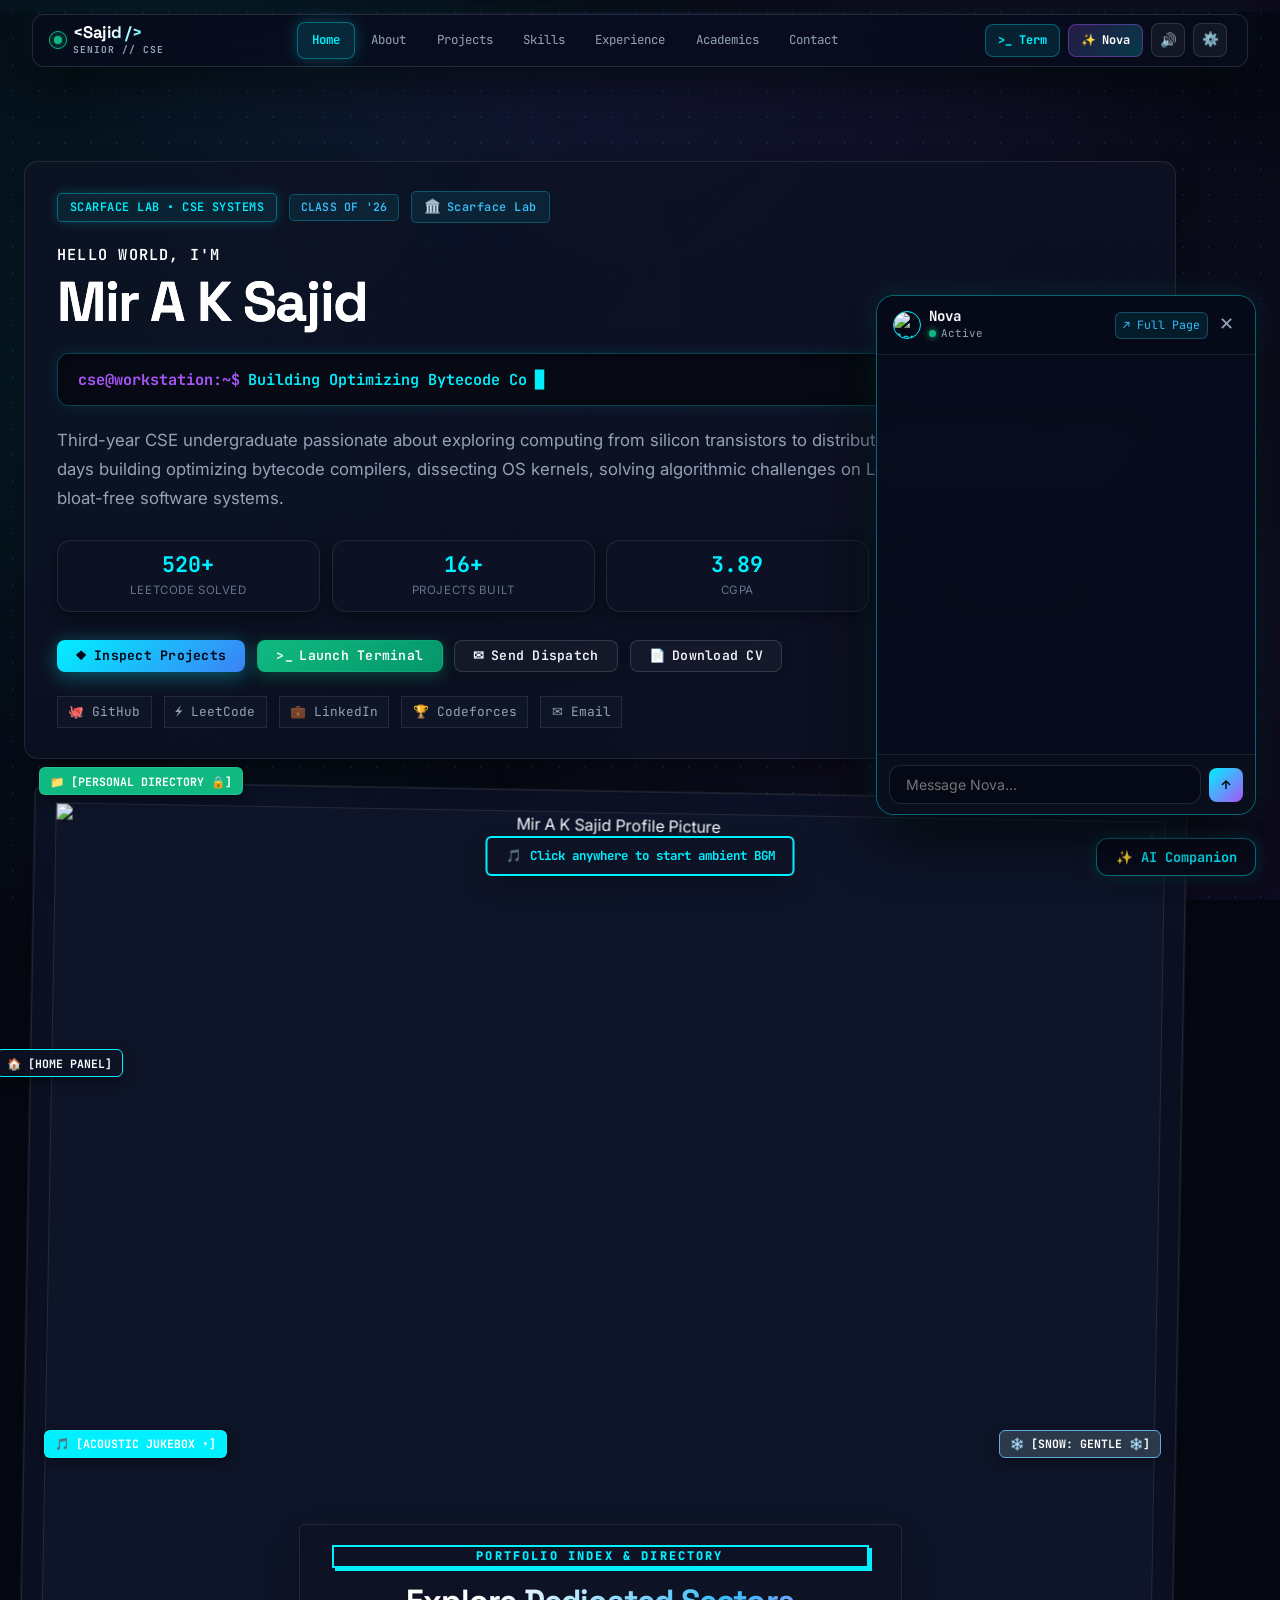
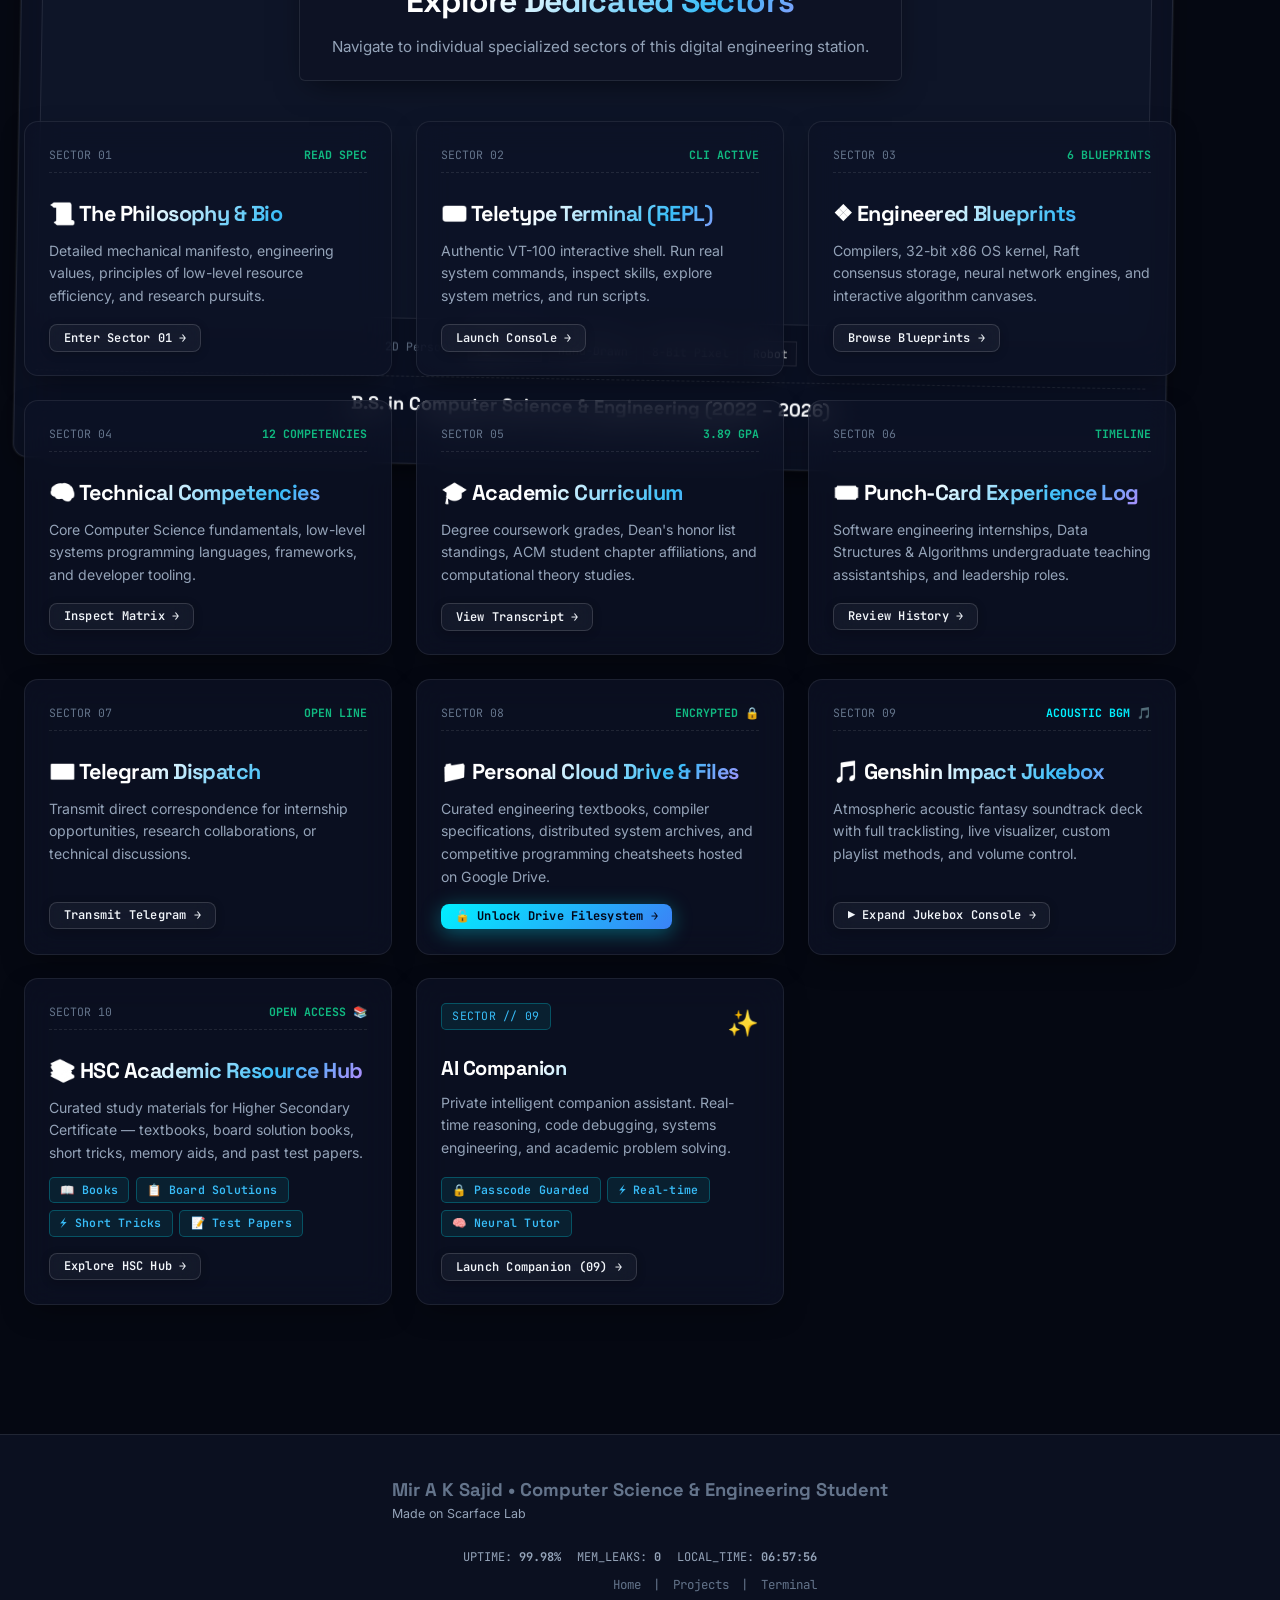
==== index.html @ 3f6642ba "fix: remove circle/capsule container styling across all pages, enforce crisp modern dev radii" ====
<!DOCTYPE html>
<html lang="en" data-theme="modern-dark">
<head>
  <meta charset="UTF-8">
  <meta name="viewport" content="width=device-width, initial-scale=1.0, maximum-scale=1.0, user-scalable=no, viewport-fit=cover">
  <title>Mir A K Sajid | Computer Science & Engineering Portfolio</title>
  <meta name="description" content="Personal portfolio of Mir A K Sajid, Computer Science & Engineering undergraduate specializing in Systems Programming, Compilers, Algorithms, and Full-Stack Architecture. Complete with a vintage 2D aesthetic and real-time Admin Panel.">
  <meta name="keywords" content="Computer Science, CSE Student, Systems Programming, Compilers, C++, Algorithms, Developer Portfolio, Vintage 2D, Retro Terminal">
  <meta name="author" content="Mir A K Sajid">

  <!-- Google Fonts for Vintage 2D Typography -->
  <link rel="preconnect" href="https://fonts.googleapis.com">
  <link rel="preconnect" href="https://fonts.gstatic.com" crossorigin>
  <link href="https://fonts.googleapis.com/css2?family=Hind+Siliguri:wght@400;500;600;700&family=Inter:ital,opsz,wght@0,14..32,100..900;1,14..32,100..900&family=JetBrains+Mono:ital,wght@0,300..800;1,300..800&family=Outfit:wght@300..900&family=Space+Grotesk:wght@300..700&display=swap" rel="stylesheet">

  <link rel="stylesheet" href="style.css">
  <link rel="icon" type="image/png" href="assets/images/avatar-pixel.png">
</head>
<body class="vintage-body">

  <!-- CRT Scanlines Overlay -->
  

  <!-- Top Vintage Header -->
    <!-- Senior Developer Floating Command Navbar -->
  <header class="senior-navbar" id="seniorNavbar">
    <div class="senior-nav-container">
      <a href="index.html" class="senior-brand" aria-label="Mir A K Sajid - Home">
        <div class="brand-beacon-wrapper">
          <span class="beacon-pulse"></span>
          <span class="beacon-dot"></span>
        </div>
        <div class="brand-titles">
          <span class="brand-name">&lt;Sajid /&gt;</span>
          <span class="brand-tag">SENIOR // CSE</span>
        </div>
      </a>

      <nav class="senior-nav-links" id="seniorNavLinks" aria-label="Main Navigation">
        <a href="index.html" class="senior-nav-link active" data-page="home">Home</a>
        <a href="about.html" class="senior-nav-link" data-page="about">About</a>
        <a href="projects.html" class="senior-nav-link" data-page="projects">Projects</a>
        <a href="skills.html" class="senior-nav-link" data-page="skills">Skills</a>
        <a href="experience.html" class="senior-nav-link" data-page="experience">Experience</a>
        <a href="academics.html" class="senior-nav-link" data-page="academics">Academics</a>
        <a href="contact.html" class="senior-nav-link" data-page="contact">Contact</a>
      </nav>

      <div class="senior-nav-actions">
        <a href="terminal.html" class="nav-action-pill terminal-pill" title="POSIX Linux Terminal">
          <span class="action-icon">&gt;_</span>
          <span class="action-label">Term</span>
        </a>
        <a href="companion.html" class="nav-action-pill ai-pill" title="AI Companion (Gemini 3.5)">
          <span class="action-sparkle">✨</span>
          <span class="action-label">Nova</span>
        </a>
        <button type="button" class="nav-icon-circle" id="audioToggleBtn" title="Toggle Mechanical Audio" aria-label="Toggle Audio">
          <span id="audioIcon">🔊</span>
        </button>
        <a href="admin.html" class="nav-icon-circle admin-shortcut" title="Station Master Console" aria-label="Admin Console">
          <span>⚙️</span>
        </a>
        <button type="button" class="mobile-menu-trigger" id="mobileMenuTrigger" aria-label="Toggle Mobile Menu" aria-expanded="false">
          <span class="hamburger-bar top"></span>
          <span class="hamburger-bar middle"></span>
          <span class="hamburger-bar bottom"></span>
        </button>
      </div>
    </div>
  </header>

  <!-- Mobile Slide-Over Drawer Sheet -->
  <div class="mobile-drawer-sheet" id="mobileDrawerSheet" aria-hidden="true">
    <div class="mobile-drawer-backdrop" id="mobileDrawerBackdrop"></div>
    <div class="mobile-drawer-content">
      <div class="mobile-drawer-header">
        <div class="mobile-drawer-brand">
          <span class="brand-code">&lt;Sajid /&gt;</span>
          <span class="drawer-status-chip">
            <span class="status-live-dot"></span> KERNEL ONLINE
          </span>
        </div>
        <button type="button" class="mobile-drawer-close" id="mobileDrawerClose" aria-label="Close Navigation">✕</button>
      </div>

      <div class="mobile-drawer-body">
        <div class="drawer-nav-group">
          <div class="drawer-group-label">PORTFOLIO SECTORS</div>
          <div class="drawer-links-grid">
            <a href="index.html" class="drawer-link-item"><span class="link-num">00</span><span class="link-text">Home // Overview</span></a>
            <a href="about.html" class="drawer-link-item"><span class="link-num">01</span><span class="link-text">About // Senior CSE</span></a>
            <a href="projects.html" class="drawer-link-item"><span class="link-num">02</span><span class="link-text">Projects // Systems & Apps</span></a>
            <a href="skills.html" class="drawer-link-item"><span class="link-num">03</span><span class="link-text">Skills // Technical Arsenal</span></a>
            <a href="experience.html" class="drawer-link-item"><span class="link-num">04</span><span class="link-text">Experience // Timeline</span></a>
            <a href="academics.html" class="drawer-link-item"><span class="link-num">05</span><span class="link-text">Academics // CSE Syllabus</span></a>
            <a href="contact.html" class="drawer-link-item"><span class="link-num">06</span><span class="link-text">Dispatch // Contact</span></a>
          </div>
        </div>

        <div class="drawer-nav-group">
          <div class="drawer-group-label">CYBER ENGINES</div>
          <div class="drawer-featured-grid">
            <a href="terminal.html" class="drawer-feature-card term-feature">
              <div class="feature-icon">&gt;_</div>
              <div class="feature-meta">
                <span class="feature-title">Linux POSIX Shell</span>
                <span class="feature-sub">In-Browser VM & REPLs</span>
              </div>
            </a>
            <a href="companion.html" class="drawer-feature-card ai-feature">
              <div class="feature-icon">🤖</div>
              <div class="feature-meta">
                <span class="feature-title">Nova AI Companion</span>
                <span class="feature-sub">Gemini 3.5 Flash Powered</span>
              </div>
            </a>
          </div>
        </div>

        <div class="drawer-nav-group">
          <div class="drawer-group-label">ARCHIVES & CONTROL</div>
          <div class="drawer-links-grid">
            <a href="hsc.html" class="drawer-link-item"><span class="link-num">📚</span><span class="link-text">HSC Academic Library (620+ Books)</span></a>
            <a href="admin.html" class="drawer-link-item"><span class="link-num">⚙️</span><span class="link-text">Station Master Console (Admin)</span></a>
          </div>
        </div>

        <div class="drawer-telemetry-box">
          <div class="telem-row"><span>HOST:</span> <code>scarface-arch-linux</code></div>
          <div class="telem-row"><span>STACK:</span> <code>C++ • Rust • Python • React</code></div>
          <div class="telem-row"><span>STATUS:</span> <span style="color:#10b981;">● AVAILABLE FOR HIRE</span></div>
        </div>
      </div>
    </div>
  </div>

  <!-- Fixed Mobile Bottom App Dock -->
  <nav class="mobile-bottom-dock" id="mobileBottomDock" aria-label="Mobile Navigation Dock">
    <a href="index.html" class="dock-item active" data-page="home">
      <span class="dock-icon">🏠</span>
      <span class="dock-label">Home</span>
    </a>
    <a href="projects.html" class="dock-item" data-page="projects">
      <span class="dock-icon">💼</span>
      <span class="dock-label">Projects</span>
    </a>
    <a href="terminal.html" class="dock-item" data-page="terminal">
      <span class="dock-icon">&gt;_</span>
      <span class="dock-label">Terminal</span>
    </a>
    <a href="companion.html" class="dock-item" data-page="companion">
      <span class="dock-icon">🤖</span>
      <span class="dock-label">Nova</span>
    </a>
    <button type="button" class="dock-item dock-menu-btn" id="dockMenuBtn" aria-label="Open Full Menu">
      <span class="dock-icon">☰</span>
      <span class="dock-label">Menu</span>
    </button>
  </nav>

  <!-- Public Main Content -->
  <main class="portfolio-main">

    <!-- HERO SECTION -->
    <section class="section hero-section" id="hero" style="position: relative;">
      <div class="container hero-grid">
        
        <!-- Left: Hero Intro & Typewriter Moniker -->
        <div class="hero-content">
          <div class="stamp-tag-wrapper">
            <span class="vintage-stamp-badge" id="heroStampBadge">SCARFACE LAB • CSE SYSTEMS</span>
            <span class="vintage-tag" id="heroYearTag">CLASS OF '26</span>
            <span class="scarface-badge"><span class="scarface-badge-icon">🏛️</span> Scarface Lab</span>
          </div>

          <h1 class="hero-title">
            <span class="hero-greeting">HELLO WORLD, I'M</span>
            <span class="hero-name" id="heroName">Mir A K Sajid</span>
          </h1>

          <div class="typewriter-console">
            <span class="prompt-prefix">cse@workstation:~$</span>
            <span class="typewriter-text" id="typewriterText"></span>
            <span class="typewriter-cursor">█</span>
          </div>

          <p class="hero-bio" id="heroBio">
            Third-year CSE undergraduate passionate about exploring computing from silicon transistors to distributed web architectures. Building optimizing bytecode compilers, dissecting OS kernels, and engineering bloat-free systems.
          </p>

          <!-- Quick Metrics Bar -->
          <div class="hero-stats-bar" id="heroStatsBar"></div>

          <!-- Hero Action Buttons -->
          <div class="hero-actions">
            <a href="projects.html" class="vintage-btn btn-primary">
              <span class="btn-symbol">❖</span> Inspect Projects
            </a>
            <a href="terminal.html" class="vintage-btn btn-secondary">
              <span class="btn-symbol">&gt;_</span> Launch Terminal
            </a>
            <a href="contact.html" class="vintage-btn btn-outline">
              <span class="btn-symbol">✉</span> Send Dispatch
            </a>
            <a href="#" class="vintage-btn btn-outline" id="resumeDownloadBtn" target="_blank" rel="noopener">
              <span class="btn-symbol">📄</span> Download CV
            </a>
          </div>

          <!-- Social Handles Bar -->
          <div class="hero-social-links" id="heroSocialLinks"></div>
        </div>

        <!-- Right: 2D Vintage Developer Framing & Avatar Card -->
        <div class="hero-visual" style="position: relative;">
          <!-- Floating Interactive Retro Boxes -->
          <button type="button" class="floating-prop prop-vault" id="openVaultFloatingBtn" title="Click to open Personal Directory (Password Protected)">
            <span>📁</span> [PERSONAL DIRECTORY 🔒]
          </button>
          <button type="button" class="floating-prop prop-home" id="openHomeFloatingBtn" title="Station Master Home Portal">
            <span>🏠</span> [HOME PANEL]
          </button>
          <button type="button" class="floating-prop prop-music" id="openMusicBoxFloatingBtn" title="Click to open Genshin BGM Jukebox & Tracklist">
            <span>🎵</span> [ACOUSTIC JUKEBOX ▾]
          </button>
          <button type="button" class="floating-prop prop-snow" id="toggleSnowFloatingBtn" title="Toggle Snowfall Weather (Gentle / Blizzard / Off)">
            <span>❄️</span> <span id="heroSnowText">[SNOW: ON]</span>
          </button>

          <div class="vintage-card polaroid-frame">
            <div class="paper-clip" aria-hidden="true"></div>
            <div class="stamp-seal-badge" aria-hidden="true">
              <span>EST. 2024</span>
              <span>VERIFIED CSE</span>
            </div>

            <div class="avatar-container">
              <img src="assets/uploads/Mir_jpg.jpg" alt="Mir A K Sajid Profile Picture" id="heroAvatarImg" class="avatar-img" onerror="this.onerror=null; this.src='assets/images/avatar-notionist.png';">
              <div class="avatar-decorations">
                <span class="decor-corner top-left">+</span>
                <span class="decor-corner top-right">+</span>
                <span class="decor-corner bottom-left">+</span>
                <span class="decor-corner bottom-right">+</span>
              </div>
            </div>

            <!-- Avatar Switcher Toggles -->
            <div class="avatar-style-picker">
              <span class="picker-label">2D Persona:</span>
              <button class="avatar-pill active" data-avatar="assets/uploads/Mir_jpg.jpg" title="Mir's Portrait Photo">📸 Photo</button>
              <button class="avatar-pill" data-avatar="assets/images/avatar-notionist.png" title="Hand-Drawn 2D">Hand-Drawn</button>
              <button class="avatar-pill" data-avatar="assets/images/avatar-pixel.png" title="8-Bit Retro Pixel">8-Bit Pixel</button>
              <button class="avatar-pill" data-avatar="assets/images/avatar-retro-bot.png" title="Vintage Bot">Robot</button>
            </div>

            <div class="polaroid-caption">
              <div class="caption-title" id="polaroidDegree">B.S. Computer Science & Eng.</div>
              <div class="caption-sub" id="polaroidGpa">GPA: 3.89 / 4.00 • Systems Focus</div>
            </div>
          </div>
        </div>

      </div>
    </section>

    <!-- DIRECTORY / SECTOR NAVIGATOR TILES -->
    <section class="section" style="padding-top: 1rem; padding-bottom: 4rem;">
      <div class="container">
        <div class="section-header">
          <div class="section-stamp">PORTFOLIO INDEX & DIRECTORY</div>
          <h2 class="section-title">Explore Dedicated Sectors</h2>
          <p class="section-subtitle">Navigate to individual specialized sectors of this digital engineering station.</p>
          <div class="section-divider">~ ❦ ~</div>
        </div>

        <div style="display: grid; grid-template-columns: repeat(auto-fill, minmax(320px, 1fr)); gap: 1.5rem;">
          
          <!-- Sector 01: About -->
          <a href="about.html" class="parchment-paper" style="display:flex; flex-direction:column; gap:0.5rem; transition: transform 0.15s ease, box-shadow 0.15s ease;">
            <div class="card-ticket-header">
              <span class="ticket-no">SECTOR 01</span>
              <span class="ticket-status">READ SPEC</span>
            </div>
            <h3 style="font-family:var(--font-serif); font-size:1.35rem;">📜 The Philosophy & Bio</h3>
            <p style="font-size:0.88rem; color:var(--ink-secondary); line-height:1.6; flex:1;">
              Detailed mechanical manifesto, engineering values, principles of low-level resource efficiency, and research pursuits.
            </p>
            <span class="vintage-btn btn-sm btn-outline" style="align-self:flex-start; margin-top:0.5rem;">Enter Sector 01 →</span>
          </a>

          <!-- Sector 02: Terminal -->
          <a href="terminal.html" class="parchment-paper" style="display:flex; flex-direction:column; gap:0.5rem; transition: transform 0.15s ease, box-shadow 0.15s ease;">
            <div class="card-ticket-header">
              <span class="ticket-no">SECTOR 02</span>
              <span class="ticket-status">CLI ACTIVE</span>
            </div>
            <h3 style="font-family:var(--font-serif); font-size:1.35rem;">📟 Teletype Terminal (REPL)</h3>
            <p style="font-size:0.88rem; color:var(--ink-secondary); line-height:1.6; flex:1;">
              Authentic VT-100 interactive shell. Run real system commands, inspect skills, explore system metrics, and run scripts.
            </p>
            <span class="vintage-btn btn-sm btn-outline" style="align-self:flex-start; margin-top:0.5rem;">Launch Console →</span>
          </a>

          <!-- Sector 03: Projects -->
          <a href="projects.html" class="parchment-paper" style="display:flex; flex-direction:column; gap:0.5rem; transition: transform 0.15s ease, box-shadow 0.15s ease;">
            <div class="card-ticket-header">
              <span class="ticket-no">SECTOR 03</span>
              <span class="ticket-status">6 BLUEPRINTS</span>
            </div>
            <h3 style="font-family:var(--font-serif); font-size:1.35rem;">❖ Engineered Blueprints</h3>
            <p style="font-size:0.88rem; color:var(--ink-secondary); line-height:1.6; flex:1;">
              Compilers, 32-bit x86 OS kernel, Raft consensus storage, neural network engines, and interactive algorithm canvases.
            </p>
            <span class="vintage-btn btn-sm btn-outline" style="align-self:flex-start; margin-top:0.5rem;">Browse Blueprints →</span>
          </a>

          <!-- Sector 04: Skills -->
          <a href="skills.html" class="parchment-paper" style="display:flex; flex-direction:column; gap:0.5rem; transition: transform 0.15s ease, box-shadow 0.15s ease;">
            <div class="card-ticket-header">
              <span class="ticket-no">SECTOR 04</span>
              <span class="ticket-status">12 COMPETENCIES</span>
            </div>
            <h3 style="font-family:var(--font-serif); font-size:1.35rem;">🧠 Technical Competencies</h3>
            <p style="font-size:0.88rem; color:var(--ink-secondary); line-height:1.6; flex:1;">
              Core Computer Science fundamentals, low-level systems programming languages, frameworks, and developer tooling.
            </p>
            <span class="vintage-btn btn-sm btn-outline" style="align-self:flex-start; margin-top:0.5rem;">Inspect Matrix →</span>
          </a>

          <!-- Sector 05: Academics -->
          <a href="academics.html" class="parchment-paper" style="display:flex; flex-direction:column; gap:0.5rem; transition: transform 0.15s ease, box-shadow 0.15s ease;">
            <div class="card-ticket-header">
              <span class="ticket-no">SECTOR 05</span>
              <span class="ticket-status">3.89 GPA</span>
            </div>
            <h3 style="font-family:var(--font-serif); font-size:1.35rem;">🎓 Academic Curriculum</h3>
            <p style="font-size:0.88rem; color:var(--ink-secondary); line-height:1.6; flex:1;">
              Degree coursework grades, Dean's honor list standings, ACM student chapter affiliations, and computational theory studies.
            </p>
            <span class="vintage-btn btn-sm btn-outline" style="align-self:flex-start; margin-top:0.5rem;">View Transcript →</span>
          </a>

          <!-- Sector 06: Experience -->
          <a href="experience.html" class="parchment-paper" style="display:flex; flex-direction:column; gap:0.5rem; transition: transform 0.15s ease, box-shadow 0.15s ease;">
            <div class="card-ticket-header">
              <span class="ticket-no">SECTOR 06</span>
              <span class="ticket-status">TIMELINE</span>
            </div>
            <h3 style="font-family:var(--font-serif); font-size:1.35rem;">🎟️ Punch-Card Experience Log</h3>
            <p style="font-size:0.88rem; color:var(--ink-secondary); line-height:1.6; flex:1;">
              Software engineering internships, Data Structures & Algorithms undergraduate teaching assistantships, and leadership roles.
            </p>
            <span class="vintage-btn btn-sm btn-outline" style="align-self:flex-start; margin-top:0.5rem;">Review History →</span>
          </a>

          <!-- Sector 07: Dispatch -->
          <a href="contact.html" class="parchment-paper" style="display:flex; flex-direction:column; gap:0.5rem; transition: transform 0.15s ease, box-shadow 0.15s ease;">
            <div class="card-ticket-header">
              <span class="ticket-no">SECTOR 07</span>
              <span class="ticket-status">OPEN LINE</span>
            </div>
            <h3 style="font-family:var(--font-serif); font-size:1.35rem;">✉️ Telegram Dispatch</h3>
            <p style="font-size:0.88rem; color:var(--ink-secondary); line-height:1.6; flex:1;">
              Transmit direct correspondence for internship opportunities, research collaborations, or technical discussions.
            </p>
            <span class="vintage-btn btn-sm btn-outline" style="align-self:flex-start; margin-top:0.5rem;">Transmit Telegram →</span>
          </a>

          <!-- Sector 08: Personal Directory (Google Drive Filesystem) -->
          <div class="parchment-paper" id="openVaultTileBtn" role="button" tabindex="0" style="display:flex; flex-direction:column; gap:0.5rem; cursor:pointer; border-color:var(--accent-patina); transition: transform 0.15s ease, box-shadow 0.15s ease;">
            <div class="card-ticket-header">
              <span class="ticket-no">SECTOR 08</span>
              <span class="ticket-status" style="color:var(--accent-patina);">ENCRYPTED 🔒</span>
            </div>
            <h3 style="font-family:var(--font-serif); font-size:1.35rem;">📁 Personal Cloud Drive & Files</h3>
            <p style="font-size:0.88rem; color:var(--ink-secondary); line-height:1.6; flex:1;">
              Curated engineering textbooks, compiler specifications, distributed system archives, and competitive programming cheatsheets hosted on Google Drive.
            </p>
            <span class="vintage-btn btn-sm btn-primary" style="align-self:flex-start; margin-top:0.5rem;">🔓 Unlock Drive Filesystem →</span>
          </div>

          <!-- Sector 09: Music Studio & Jukebox -->
          <div class="parchment-paper" id="openMusicTileBtn" role="button" tabindex="0" style="display:flex; flex-direction:column; gap:0.5rem; cursor:pointer; border-color:var(--accent-rust); transition: transform 0.15s ease, box-shadow 0.15s ease;">
            <div class="card-ticket-header">
              <span class="ticket-no">SECTOR 09</span>
              <span class="ticket-status" style="color:var(--accent-rust);">ACOUSTIC BGM 🎵</span>
            </div>
            <h3 style="font-family:var(--font-serif); font-size:1.35rem;">🎵 Genshin Impact Jukebox</h3>
            <p style="font-size:0.88rem; color:var(--ink-secondary); line-height:1.6; flex:1;">
              Atmospheric acoustic fantasy soundtrack deck with full tracklisting, live visualizer, custom playlist methods, and volume control.
            </p>
            <span class="vintage-btn btn-sm btn-outline" style="align-self:flex-start; margin-top:0.5rem;">▶ Expand Jukebox Console →</span>
          </div>

          <!-- Sector 10: HSC Academic Hub -->
          <a href="hsc.html" class="parchment-paper" style="display:flex; flex-direction:column; gap:0.5rem; transition: transform 0.15s ease, box-shadow 0.15s ease; border-color:var(--accent-patina);">
            <div class="card-ticket-header">
              <span class="ticket-no">SECTOR 10</span>
              <span class="ticket-status" style="color:var(--accent-patina);">OPEN ACCESS 📚</span>
            </div>
            <h3 style="font-family:var(--font-serif); font-size:1.35rem;">📚 HSC Academic Resource Hub</h3>
            <p style="font-size:0.88rem; color:var(--ink-secondary); line-height:1.6; flex:1;">
              Curated study materials for Higher Secondary Certificate — textbooks, board solution books, short tricks, memory aids, and past test papers.
            </p>
            <div style="display: flex; gap: 0.4rem; flex-wrap: wrap; margin-top: 0.25rem;">
              <span class="vintage-tag" style="font-size: 0.65rem;">📖 Books</span>
              <span class="vintage-tag" style="font-size: 0.65rem;">📋 Board Solutions</span>
              <span class="vintage-tag" style="font-size: 0.65rem;">⚡ Short Tricks</span>
              <span class="vintage-tag" style="font-size: 0.65rem;">📝 Test Papers</span>
            </div>
            <span class="vintage-btn btn-sm btn-outline" style="align-self:flex-start; margin-top:0.5rem;">Explore HSC Hub →</span>
          </a>
          <!-- Card 09: AI Companion -->
          <a href="companion.html" class="parchment-paper" style="display:flex; flex-direction:column; gap:0.5rem; transition: transform 0.15s ease, box-shadow 0.15s ease; border-color:rgba(0, 240, 255, 0.45); background:rgba(0, 240, 255, 0.04);">
            <div style="display:flex; justify-content:space-between; align-items:flex-start;">
              <span class="sector-tag" style="font-family:var(--font-mono); font-size:0.75rem; color:#00f0ff;">SECTOR // 09</span>
              <span style="font-size:1.6rem;">✨</span>
            </div>
            <h3 style="font-size:1.25rem; font-family:var(--font-serif); margin:0; color:#00f0ff;">AI Companion</h3>
            <p style="font-size:0.88rem; color:var(--ink-secondary); line-height:1.6; flex:1;">
              Private intelligent companion assistant. Real-time reasoning, code debugging, systems engineering, and academic problem solving.
            </p>
            <div style="display: flex; gap: 0.4rem; flex-wrap: wrap; margin-top: 0.25rem;">
              <span class="vintage-tag" style="font-size: 0.65rem; border-color:#00f0ff; color:#00f0ff;">🔒 Passcode Guarded</span>
              <span class="vintage-tag" style="font-size: 0.65rem;">⚡ Real-time</span>
              <span class="vintage-tag" style="font-size: 0.65rem;">🧠 Neural Tutor</span>
            </div>
            <span class="vintage-btn btn-sm btn-outline" style="align-self:flex-start; margin-top:0.5rem; border-color:#00f0ff; color:#00f0ff;">Launch Companion (09) →</span>
          </a>



        </div>
      </div>
    </section>

  </main>

  <!-- VINTAGE FOOTER -->
  <footer class="vintage-footer">
    <div class="container footer-content">
      <div class="footer-left">
        <div class="footer-seal">
          <div class="seal-inner">
            <span>CSE</span>
            <span>CRAFT</span>
          </div>
        </div>
        <div class="footer-text">
          <p class="footer-title" id="footerBrand">Mir A K Sajid • Computer Science & Engineering Student</p>
          <p class="footer-copy">Made on Scarface Lab</p>
        </div>
      </div>

      <div class="footer-right">
        <div class="system-telemetry">
          <span class="telem-item">UPTIME: <strong id="telemUptime">99.98%</strong></span>
          <span class="telem-item">MEM_LEAKS: <strong>0</strong></span>
          <span class="telem-item">LOCAL_TIME: <strong id="telemTime">--:--:--</strong></span>
        </div>
        <div class="footer-quick-links">
          <a href="index.html">Home</a>
          <span class="sep">|</span>
          <a href="projects.html">Projects</a>
          <span class="sep">|</span>
          <a href="terminal.html">Terminal</a>
        </div>
      </div>
    </div>
  </footer>

  <!-- Personal Vault Password Modal -->
  <div class="vintage-modal-overlay" id="vaultPasswordModal" aria-hidden="true">
    <div class="vintage-modal-dialog parchment-paper" style="max-width: 440px;">
      <div class="modal-header">
        <div class="modal-stamp">ENCRYPTED ARCHIVE</div>
        <h3 class="modal-title">🔒 Personal Directory Access</h3>
        <button class="modal-close-btn" id="closeVaultPasswordModalBtn" aria-label="Close modal">✕</button>
      </div>
      <div class="modal-body">
        <p style="font-size: 0.88rem; color: var(--ink-secondary); margin-bottom: 1.25rem;">
          This private cloud directory contains personal study notes, textbooks, and Google Drive files. Enter the access password to decrypt the filesystem. (Default: <code>1234</code>)
        </p>
        <form id="vaultPasswordForm">
          <div class="form-group" style="margin-bottom: 0;">
            <label class="form-label">Vault Access Password</label>
            <div style="display: flex; gap: 0.5rem;">
              <input type="password" id="vaultPasswordInput" class="vintage-input" placeholder="Enter password (e.g. 1234)..." value="1234" required autofocus style="flex: 1;">
              <button type="submit" class="vintage-btn btn-primary">Decrypt 🔓</button>
            </div>
            <div id="vaultPasswordFeedback" style="font-family: var(--font-mono); font-size: 0.8rem; margin-top: 0.5rem;"></div>
          </div>
        </form>
      </div>
    </div>
  </div>

  <!-- Personal Directory & Google Drive Filesystem Modal -->
  <div class="vintage-modal-overlay" id="personalDirectoryModal" aria-hidden="true">
    <div class="vintage-modal-dialog parchment-paper" style="max-width: 920px; max-height: 90vh; display: flex; flex-direction: column;">
      <div class="modal-header" style="flex-wrap: wrap; gap: 0.75rem;">
        <div style="display: flex; align-items: center; gap: 0.5rem; flex: 1; min-width: 260px;">
          <div class="modal-stamp">GOOGLE DRIVE VAULT</div>
          <span style="font-family: var(--font-mono); font-size: 0.82rem; color: var(--ink-secondary);" id="vaultPathDisplay">drive://mir-sajid/personal_vault/</span>
        </div>
        <div style="display: flex; gap: 0.5rem; align-items: center;">
          <button type="button" class="vintage-btn btn-sm btn-primary" id="toggleAddDriveFileBtn">➕ Add File Link</button>
          <button type="button" class="vintage-btn btn-sm btn-outline btn-danger" id="lockVaultBtn" title="Relock Directory">🔒 Lock</button>
          <button class="modal-close-btn" id="closePersonalDirectoryModalBtn" aria-label="Close modal">✕</button>
        </div>
      </div>

      <!-- Add New File Form Drawer (Collapsible) -->
      <div id="vaultAddFileDrawer" style="display: none; background: var(--bg-subtle); padding: 1rem; border: 1px solid var(--border-color); margin-bottom: 1rem; border-radius: 12px;">
        <h5 style="margin-bottom: 0.5rem; font-family: var(--font-serif); font-size: 1.05rem;">➕ Add Google Drive File / Resource</h5>
        <form id="vaultAddFileForm" class="form-grid-2">
          <div class="form-group" style="margin-bottom: 0.5rem;">
            <label class="form-label" style="font-size: 0.75rem;">File Title / Name</label>
            <input type="text" id="newDriveFileName" class="vintage-input" placeholder="e.g. Distributed_Systems_Notes.pdf" required>
          </div>
          <div class="form-group" style="margin-bottom: 0.5rem;">
            <label class="form-label" style="font-size: 0.75rem;">Google Drive Link URL</label>
            <input type="url" id="newDriveFileUrl" class="vintage-input" placeholder="https://drive.google.com/file/d/..." required>
          </div>
          <div class="form-group" style="margin-bottom: 0.5rem;">
            <label class="form-label" style="font-size: 0.75rem;">Folder / Category</label>
            <input type="text" id="newDriveFileFolder" class="vintage-input" placeholder="e.g. OS & Compilers" required list="driveFolderList">
            <datalist id="driveFolderList"></datalist>
          </div>
          <div class="form-group" style="margin-bottom: 0.5rem;">
            <label class="form-label" style="font-size: 0.75rem;">File Type & Estimated Size</label>
            <div style="display: flex; gap: 0.5rem;">
              <select id="newDriveFileType" class="vintage-input vintage-select" style="flex: 1;">
                <option value="pdf">📄 PDF Document</option>
                <option value="zip">📦 ZIP Archive</option>
                <option value="code">💻 Code / Script</option>
                <option value="doc">📝 Word / Notes</option>
                <option value="sheet">📊 Spreadsheet</option>
                <option value="img">🖼️ Image / Slide</option>
              </select>
              <input type="text" id="newDriveFileSize" class="vintage-input" placeholder="e.g. 5.2 MB" style="width: 110px;">
            </div>
          </div>
          <div class="form-group" style="grid-column: 1 / -1; margin-bottom: 0.5rem;">
            <label class="form-label" style="font-size: 0.75rem;">Description / Memo (Optional)</label>
            <input type="text" id="newDriveFileDesc" class="vintage-input" placeholder="Brief notes about this file...">
          </div>
          <div style="grid-column: 1 / -1; display: flex; gap: 0.5rem; justify-content: flex-end;">
            <button type="submit" class="vintage-btn btn-sm btn-primary">Save to Drive Directory</button>
            <button type="button" class="vintage-btn btn-sm btn-outline" id="cancelAddDriveFileBtn">Cancel</button>
          </div>
        </form>
      </div>

      <!-- Search & Folder Filter Bar -->
      <div style="display: flex; gap: 0.75rem; flex-wrap: wrap; margin-bottom: 1rem; align-items: center;">
        <input type="text" id="vaultSearchInput" class="vintage-input" placeholder="🔍 Search files, notes, or formats..." style="flex: 1; min-width: 220px;">
        <div id="vaultFolderFilterChips" style="display: flex; gap: 0.4rem; overflow-x: auto; padding-bottom: 2px;"></div>
      </div>

      <!-- File System Table / Grid -->
      <div class="vault-files-table-wrap" style="overflow-y: auto; flex: 1; border: 1px solid var(--border-color); background: var(--bg-surface);">
        <table class="vintage-table" style="width: 100%; border-collapse: collapse;">
          <thead>
            <tr>
              <th style="width: 45px; text-align: center;">Type</th>
              <th>Resource Name</th>
              <th>Folder</th>
              <th>Size</th>
              <th>Updated</th>
              <th style="text-align: right;">Action</th>
            </tr>
          </thead>
          <tbody id="vaultFileTableBody"></tbody>
        </table>
      </div>
      <div style="padding-top: 0.75rem; display: flex; justify-content: space-between; align-items: center; font-family: var(--font-mono); font-size: 0.75rem; color: var(--ink-muted); flex-wrap: wrap; gap: 0.5rem;">
        <span id="vaultStatsDisplay">0 files indexed</span>
        <span>☁ Hosted on Google Drive • Vintage 2D Filesystem</span>
      </div>
    </div>
  </div>

  <!-- Expanded Genshin BGM Jukebox Modal -->
  <div class="vintage-modal-overlay" id="expandedMusicModal" aria-hidden="true">
    <div class="vintage-modal-dialog parchment-paper" style="max-width: 760px; max-height: 90vh; display: flex; flex-direction: column;">
      <div class="modal-header">
        <div class="modal-stamp">GENSHIN IMPACT ACOUSTIC BGM</div>
        <h3 class="modal-title">🎵 Atmospheric Jukebox & Deck</h3>
        <button class="modal-close-btn" id="closeExpandedMusicModalBtn" aria-label="Close modal">✕</button>
      </div>
      <div class="modal-body" style="overflow-y: auto; display: flex; flex-direction: column; gap: 1.25rem;">
        
        <!-- Currently Playing Hero Console -->
        <div class="jukebox-hero-card" id="jukeboxHeroCard" style="background: var(--bg-subtle); border: 2px solid var(--border-color); padding: 1.25rem; display: flex; gap: 1.25rem; align-items: center; flex-wrap: wrap; border-radius: 12px;">
          <div class="jukebox-disc-art" style="width: 80px; height: 80px; background: #1c1815; border-radius: 50%; border: 4px solid var(--accent-rust); display: flex; align-items: center; justify-content: center; box-shadow: var(--shadow-tactile-sm);">
            <span style="font-size: 2rem;" id="jukeboxDiscSpin">💿</span>
          </div>
          <div style="flex: 1; min-width: 220px;">
            <div style="display: flex; gap: 0.5rem; align-items: center; margin-bottom: 0.25rem;">
              <span class="status-indicator-dot" id="jukeboxLiveDot"></span>
              <span id="jukeboxLiveTag" style="font-family: var(--font-mono); font-size: 0.75rem; font-weight: 700; color: var(--accent-rust);">🍃 Mondstadt Winds</span>
            </div>
            <h4 id="jukeboxCurrentTitle" style="font-family: var(--font-serif); font-size: 1.35rem; margin-bottom: 0.5rem;">Dawn Winery Tavern (Acoustic)</h4>
            
            <!-- Controls -->
            <div style="display: flex; gap: 0.6rem; align-items: center; flex-wrap: wrap;">
              <button type="button" class="vintage-btn btn-sm" id="jukeboxPrevBtn">⏮ Prev</button>
              <button type="button" class="vintage-btn btn-sm btn-primary" id="jukeboxPlayBtn" style="min-width: 90px;">▶ Play</button>
              <button type="button" class="vintage-btn btn-sm" id="jukeboxNextBtn">⏭ Next</button>
              <div style="display: flex; align-items: center; gap: 0.4rem; margin-left: auto; font-family: var(--font-mono); font-size: 0.75rem;">
                <span>🔊</span>
                <input type="range" id="jukeboxVolumeSlider" min="0" max="1" step="0.05" value="0.35" style="width: 85px; accent-color: var(--accent-rust);">
                <span id="jukeboxVolumeVal">35%</span>
              </div>
            </div>
          </div>
        </div>

        <!-- Full Playlist Table -->
        <div>
          <div style="display: flex; justify-content: space-between; align-items: center; margin-bottom: 0.5rem;">
            <h5 style="font-family: var(--font-mono); font-size: 0.88rem; font-weight: 700;">🎶 Complete Tracklist Catalog</h5>
            <span style="font-family: var(--font-mono); font-size: 0.75rem; color: var(--ink-muted);">Tap any song row to play immediately</span>
          </div>
          <div style="border: 1px solid var(--border-color); overflow: hidden; background: var(--bg-surface);">
            <table class="vintage-table" style="width: 100%; border-collapse: collapse;">
              <thead>
                <tr>
                  <th style="width: 50px;">Track</th>
                  <th>Soundtrack Title</th>
                  <th>Region / Motif</th>
                  <th style="text-align: right;">Action</th>
                </tr>
              </thead>
              <tbody id="jukeboxTrackTableBody"></tbody>
            </table>
          </div>
        </div>

        <div style="font-family: var(--font-mono); font-size: 0.75rem; color: var(--ink-secondary); background: var(--bg-surface); padding: 0.75rem; border: 1px dashed var(--border-color); border-radius: 12px;">
          💡 <strong>How to Play:</strong> Tap any track in the catalog above to immediately switch and play. You can also adjust volume in real time or add new soundtrack tracks through the management portal.
        </div>

      </div>
    </div>
  </div>

  <!-- Floating 2D Retro Quick Dock HUD -->
  

  <script src="script.js"></script>

  <!-- Floating AI Companion Trigger & Drawer -->
  <button type="button" class="floating-companion-btn" id="floatingCompanionTrigger" title="Open AI Companion">
    <span>✨</span>
    <span class="floating-btn-text">AI Companion</span>
  </button>

  <div class="floating-companion-drawer" id="floatingCompanionDrawer" style="display:none;">
    <div class="companion-drawer-header">
      <div style="display:flex; align-items:center; gap:0.5rem;">
        <img id="drawerCompanionAvatar" src="assets/images/avatar-pixel.png" alt="Companion" style="width:28px; height:28px; border-radius:50%; object-fit:cover; border:1.5px solid #00f0ff;">
        <div>
          <div id="drawerCompanionNickname" style="font-weight:700; font-size:0.88rem; color:#f8fafc; line-height:1.2;">Nova</div>
          <div style="display:flex; align-items:center; gap:0.3rem; font-size:0.68rem; color:#94a3b8;">
            <span class="status-green-dot"></span> Active
          </div>
        </div>
      </div>
      <div style="display:flex; align-items:center; gap:0.4rem;">
        <a href="companion.html" class="drawer-action-link" title="Open Full-Screen Page 09" style="font-size:0.75rem; color:#00f0ff; text-decoration:none; padding:0.2rem 0.55rem; border:1px solid rgba(0,240,255,0.3); border-radius:6px; background:rgba(0,240,255,0.08);">↗ Full Page</a>
        <button type="button" class="drawer-close-btn" id="closeCompanionDrawerBtn" style="background:none; border:none; color:#94a3b8; font-size:1.1rem; cursor:pointer; padding:0.2rem 0.4rem;">✕</button>
      </div>
    </div>

    <!-- Drawer Chat Workspace (Zero Passwords / Always Active) -->
    <div class="companion-drawer-body" id="drawerWorkspace" style="display:flex; flex-direction:column; flex:1; overflow:hidden;">
      <div class="drawer-feed" id="drawerCompanionFeed" style="flex:1; overflow-y:auto; padding:0.75rem; display:flex; flex-direction:column; gap:0.75rem;"></div>
      <div class="drawer-chatbar" style="padding:0.6rem 0.75rem; border-top:1px solid rgba(255,255,255,0.08); display:flex; gap:0.5rem; background:rgba(10,15,30,0.85); align-items:center;">
        <textarea id="drawerCompanionInput" rows="1" placeholder="Message Nova..." style="flex:1; background:rgba(255,255,255,0.06); border:1px solid rgba(255,255,255,0.12); border-radius: 8px; color:#fff; padding:0.45rem 0.85rem; font-size:0.82rem; resize:none; outline:none; font-family:inherit;"></textarea>
        <button type="button" id="drawerCompanionSendBtn" style="background:linear-gradient(135deg, #00f0ff, #a855f7); border:none; border-radius: 8px; width: 34px; height: 34px; display:flex; align-items:center; justify-content:center; color:#030712; cursor:pointer; flex-shrink:0;">
          <svg width="14" height="14" viewBox="0 0 24 24" fill="none" stroke="currentColor" stroke-width="2.5"><line x1="12" y1="19" x2="12" y2="5"></line><polyline points="5 12 12 5 19 12"></polyline></svg>
        </button>
      </div>
    </div>
  </div>

  <script src="companion-engine.js"></script>
  <script src="script.js"></script>
</body>
</html>
---- style.css ----
/* ==========================================================================
   ULTRA-MODERN GLASSMORPHISM DESIGN SYSTEM (2026 TECH AESTHETIC)
   Single Fixed Theme: Modern Dark
   ========================================================================== */

:root,
[data-theme],
[data-theme="modern-dark"],
[data-theme="vintage-parchment"],
[data-theme="cyber-futuristic"],
[data-theme="terminal-phosphor"],
[data-theme="blueprint-cyan"],
[data-theme="amber-crt"],
[data-theme="cyber-deck"],
[data-theme="solarized-dark"] {
  /* Core Color Palette: Deep Space, Electric Cyan, Neon Purple, Clean White */
  --theme-name: "modern-dark";
  --bg-canvas: #030712;
  --bg-canvas-translucent: rgba(3, 7, 18, 0.85);
  --bg-surface: rgba(13, 20, 38, 0.75);
  --bg-card: rgba(15, 23, 42, 0.65);
  --bg-card-hover: rgba(20, 32, 60, 0.8);
  --bg-subtle: rgba(255, 255, 255, 0.04);
  --bg-glass: rgba(15, 23, 42, 0.7);
  --bg-terminal: #02040a;

  --ink-primary: #f8fafc;
  --ink-secondary: #94a3b8;
  --ink-muted: #64748b;
  --ink-terminal: #00f0ff;

  --accent-cyan: #00f0ff;
  --accent-cyan-hover: #38bdf8;
  --accent-purple: #a855f7;
  --accent-purple-hover: #c084fc;
  --accent-emerald: #10b981;
  --accent-rust: #00f0ff;
  --accent-rust-hover: #38bdf8;
  --accent-patina: #10b981;
  --accent-amber: #f59e0b;
  --accent-violet: #a855f7;
  --accent-blueprint: #38bdf8;
  --accent-pink: #f43f5e;

  --border-color: rgba(255, 255, 255, 0.08);
  --border-glass: rgba(255, 255, 255, 0.12);
  --border-glow: rgba(0, 240, 255, 0.35);
  --border-width: 1px;
  --border-dashed: 1px dashed rgba(0, 240, 255, 0.35);

  --shadow-glass: 0 10px 30px rgba(0, 0, 0, 0.6);
  --shadow-glass-lg: 0 20px 50px rgba(0, 0, 0, 0.75), 0 0 25px rgba(0, 240, 255, 0.12);
  --shadow-tactile: 0 10px 30px rgba(0, 0, 0, 0.6);
  --shadow-tactile-lg: 0 20px 50px rgba(0, 0, 0, 0.75), 0 0 25px rgba(0, 240, 255, 0.12);
  --shadow-tactile-sm: 0 4px 14px rgba(0, 0, 0, 0.4);

  --font-display: 'Space Grotesk', -apple-system, sans-serif;
  --font-body: 'Inter', -apple-system, BlinkMacSystemFont, 'Hind Siliguri', sans-serif;
  --font-mono: 'JetBrains Mono', 'Fira Code', monospace;
  --font-serif: 'Space Grotesk', sans-serif;

  --radius-sm: 8px;
  --radius-md: 14px;
  --radius-lg: 20px;
  --radius-full: 9999px;
  --radius-badge: 6px;

  --theme-glow: 0 0 25px rgba(0, 240, 255, 0.35);
  --theme-glow-accent: 0 0 25px rgba(168, 85, 247, 0.35);
  --bg-pattern: radial-gradient(rgba(56, 189, 248, 0.08) 1px, transparent 1px);
  --bg-pattern-size: 28px 28px;
}

/* Base Body: Deep Space with Subtle Cyan/Purple Nebula Gradient */
html {
  scroll-behavior: smooth;
  font-size: 16px;
  background-color: #030712;
}

body,
.vintage-body,
.modern-body {
  background-color: #030712 !important;
  background-image: 
    radial-gradient(ellipse 80% 50% at 50% -20%, rgba(120, 119, 198, 0.15), transparent),
    radial-gradient(circle at 10% 20%, rgba(0, 240, 255, 0.04), transparent 40%),
    radial-gradient(circle at 90% 80%, rgba(168, 85, 247, 0.04), transparent 40%) !important;
  color: #f8fafc !important;
  font-family: var(--font-body) !important;
  min-height: 100vh !important;
  margin: 0 !important;
  overflow-x: hidden !important;
  -webkit-font-smoothing: antialiased !important;
}

body.vintage-body::before,
body.modern-body::before {
  content: '';
  position: fixed;
  inset: 0;
  pointer-events: none;
  background-image: var(--bg-pattern);
  background-size: var(--bg-pattern-size);
  z-index: 0;
  opacity: 0.6;
}

/* Floating Glassmorphic Pill Header */
.vintage-header,
.modern-header {
  position: sticky !important;
  top: 14px !important;
  z-index: 1000 !important;
  margin: 0.75rem auto 1.5rem !important;
  max-width: 1220px !important;
  width: 95% !important;
  background: rgba(8, 12, 28, 0.78) !important;
  backdrop-filter: blur(20px) !important;
  -webkit-backdrop-filter: blur(20px) !important;
  border: 1px solid rgba(255, 255, 255, 0.1) !important;
  border-radius: 12px !important;
  box-shadow: 0 10px 35px rgba(0, 0, 0, 0.6), 0 0 25px rgba(0, 240, 255, 0.08) !important;
  padding: 0.4rem 1.25rem !important;
  transition: all 0.3s ease !important;
}

.vintage-header:hover,
.modern-header:hover {
  border-color: rgba(0, 240, 255, 0.25) !important;
  box-shadow: 0 12px 40px rgba(0, 0, 0, 0.7), 0 0 30px rgba(0, 240, 255, 0.12) !important;
}

.header-container {
  display: flex !important;
  justify-content: space-between !important;
  align-items: center !important;
}

.brand-link {
  font-family: 'Space Grotesk', sans-serif !important;
  font-weight: 700 !important;
  color: #f8fafc !important;
  letter-spacing: 0.04em !important;
  text-decoration: none !important;
  display: flex !important;
  align-items: center !important;
  gap: 2px !important;
}

.brand-bracket {
  color: #00f0ff !important;
  font-family: var(--font-mono) !important;
}

.brand-text {
  background: linear-gradient(135deg, #ffffff 40%, #00f0ff 100%) !important;
  -webkit-background-clip: text !important;
  -webkit-text-fill-color: transparent !important;
}

.status-pill {
  display: inline-flex !important;
  align-items: center !important;
  gap: 0.4rem !important;
  padding: 0.2rem 0.65rem !important;
  border-radius: 6px !important;
  background: rgba(16, 185, 129, 0.1) !important;
  border: 1px solid rgba(16, 185, 129, 0.25) !important;
  font-family: var(--font-mono) !important;
  font-size: 0.68rem !important;
  color: #10b981 !important;
}

.nav-links {
  display: flex !important;
  align-items: center !important;
  gap: 0.25rem !important;
}

.nav-item {
  font-family: var(--font-mono) !important;
  font-size: 0.76rem !important;
  color: #94a3b8 !important;
  text-decoration: none !important;
  padding: 0.4rem 0.75rem !important;
  border-radius: 6px !important;
  transition: all 0.2s ease !important;
  display: inline-flex !important;
  align-items: center !important;
  gap: 0.35rem !important;
}

.nav-item span {
  color: #00f0ff !important;
  opacity: 0.7 !important;
}

.nav-item:hover {
  color: #f8fafc !important;
  background: rgba(255, 255, 255, 0.08) !important;
  transform: translateY(-1px) !important;
}

.nav-item.active {
  color: #ffffff !important;
  background: rgba(0, 240, 255, 0.12) !important;
  border: 1px solid rgba(0, 240, 255, 0.3) !important;
  box-shadow: 0 0 15px rgba(0, 240, 255, 0.2) !important;
}

/* ==========================================================================
   SENIOR DEVELOPER FLOATING COMMAND NAVBAR & MOBILE DOCK ARCHITECTURE
   ========================================================================== */

/* Universal Header Container */
.senior-navbar {
  position: sticky !important;
  top: 14px !important;
  z-index: 1000 !important;
  margin: 0.75rem auto 1.5rem !important;
  max-width: 1240px !important;
  width: 95% !important;
  background: rgba(8, 12, 28, 0.85) !important;
  backdrop-filter: blur(24px) !important;
  -webkit-backdrop-filter: blur(24px) !important;
  border: 1px solid rgba(255, 255, 255, 0.12) !important;
  border-radius: 12px !important;
  box-shadow: 0 12px 40px rgba(0, 0, 0, 0.65), 0 0 25px rgba(0, 240, 255, 0.08) !important;
  padding: 0.45rem 1.25rem !important;
  transition: all 0.3s cubic-bezier(0.16, 1, 0.3, 1) !important;
}

.senior-navbar:hover {
  border-color: rgba(0, 240, 255, 0.3) !important;
  box-shadow: 0 16px 45px rgba(0, 0, 0, 0.75), 0 0 35px rgba(0, 240, 255, 0.15) !important;
}

.senior-nav-container {
  display: flex !important;
  justify-content: space-between !important;
  align-items: center !important;
  gap: 1rem !important;
}

/* Brand Identity */
.senior-brand {
  display: inline-flex !important;
  align-items: center !important;
  gap: 0.65rem !important;
  text-decoration: none !important;
  flex-shrink: 0 !important;
}

.brand-beacon-wrapper {
  position: relative !important;
  width: 10px !important;
  height: 10px !important;
  display: flex !important;
  align-items: center !important;
  justify-content: center !important;
}

.beacon-dot {
  width: 8px !important;
  height: 8px !important;
  background: #10b981 !important;
  border-radius: 50% !important;
  box-shadow: 0 0 10px #10b981 !important;
}

.beacon-pulse {
  position: absolute !important;
  inset: -4px !important;
  border-radius: 50% !important;
  border: 1.5px solid #10b981 !important;
  animation: beaconPulse 2s cubic-bezier(0.24, 0, 0.38, 1) infinite !important;
}

@keyframes beaconPulse {
  0% { transform: scale(0.6); opacity: 1; }
  100% { transform: scale(2.2); opacity: 0; }
}

.brand-titles {
  display: flex !important;
  flex-direction: column !important;
}

.brand-name {
  font-family: var(--font-display, 'Space Grotesk', sans-serif) !important;
  font-size: 1.05rem !important;
  font-weight: 800 !important;
  letter-spacing: -0.02em !important;
  background: linear-gradient(135deg, #ffffff 40%, #00f0ff 100%) !important;
  -webkit-background-clip: text !important;
  -webkit-text-fill-color: transparent !important;
  line-height: 1.1 !important;
}

.brand-tag {
  font-family: var(--font-mono, monospace) !important;
  font-size: 0.6rem !important;
  font-weight: 700 !important;
  letter-spacing: 0.1em !important;
  color: #94a3b8 !important;
}

/* Desktop Links */
.senior-nav-links {
  display: flex !important;
  align-items: center !important;
  gap: 0.2rem !important;
}

.senior-nav-link {
  font-family: var(--font-mono, monospace) !important;
  font-size: 0.78rem !important;
  color: #94a3b8 !important;
  text-decoration: none !important;
  padding: 0.45rem 0.85rem !important;
  border-radius: 6px !important;
  transition: all 0.2s ease !important;
  position: relative !important;
}

.senior-nav-link:hover {
  color: #ffffff !important;
  background: rgba(255, 255, 255, 0.08) !important;
}

.senior-nav-link.active {
  color: #00f0ff !important;
  background: rgba(0, 240, 255, 0.12) !important;
  border: 1px solid rgba(0, 240, 255, 0.35) !important;
  box-shadow: 0 0 16px rgba(0, 240, 255, 0.25) !important;
  font-weight: 600 !important;
}

/* Senior Nav Actions Hub */
.senior-nav-actions {
  display: flex !important;
  align-items: center !important;
  gap: 0.5rem !important;
  flex-shrink: 0 !important;
}

.nav-action-pill {
  display: inline-flex !important;
  align-items: center !important;
  gap: 0.4rem !important;
  padding: 0.35rem 0.75rem !important;
  border-radius: 6px !important;
  font-family: var(--font-mono, monospace) !important;
  font-size: 0.75rem !important;
  font-weight: 700 !important;
  text-decoration: none !important;
  transition: all 0.2s ease !important;
}

.terminal-pill {
  background: rgba(0, 240, 255, 0.1) !important;
  color: #00f0ff !important;
  border: 1px solid rgba(0, 240, 255, 0.3) !important;
}

.terminal-pill:hover {
  background: rgba(0, 240, 255, 0.22) !important;
  box-shadow: 0 0 16px rgba(0, 240, 255, 0.4) !important;
  transform: translateY(-1px) !important;
}

.ai-pill {
  background: linear-gradient(135deg, rgba(168, 85, 247, 0.2), rgba(0, 240, 255, 0.2)) !important;
  color: #ffffff !important;
  border: 1px solid rgba(168, 85, 247, 0.4) !important;
}

.ai-pill:hover {
  background: linear-gradient(135deg, rgba(168, 85, 247, 0.35), rgba(0, 240, 255, 0.35)) !important;
  box-shadow: 0 0 20px rgba(168, 85, 247, 0.45) !important;
  transform: translateY(-1px) !important;
}

.nav-icon-circle {
  width: 34px !important;
  height: 34px !important;
  border-radius: 8px !important;
  background: rgba(255, 255, 255, 0.05) !important;
  border: 1px solid rgba(255, 255, 255, 0.12) !important;
  color: #f8fafc !important;
  display: inline-flex !important;
  align-items: center !important;
  justify-content: center !important;
  font-size: 0.85rem !important;
  cursor: pointer !important;
  text-decoration: none !important;
  transition: all 0.2s ease !important;
}

.nav-icon-circle:hover {
  background: rgba(255, 255, 255, 0.14) !important;
  border-color: rgba(0, 240, 255, 0.4) !important;
  transform: translateY(-1px) !important;
}

/* Mobile Menu Trigger Button */
.mobile-menu-trigger {
  display: none !important;
  flex-direction: column !important;
  justify-content: center !important;
  gap: 5px !important;
  width: 38px !important;
  height: 38px !important;
  padding: 8px !important;
  background: rgba(255, 255, 255, 0.06) !important;
  border: 1px solid rgba(255, 255, 255, 0.14) !important;
  border-radius: 10px !important;
  cursor: pointer !important;
  z-index: 10002 !important;
}

.hamburger-bar {
  width: 100% !important;
  height: 2px !important;
  background-color: #00f0ff !important;
  border-radius: 2px !important;
  transition: transform 0.25s ease, opacity 0.25s ease !important;
}

.mobile-menu-trigger.active .hamburger-bar.top {
  transform: translateY(7px) rotate(45deg) !important;
}
.mobile-menu-trigger.active .hamburger-bar.middle {
  opacity: 0 !important;
}
.mobile-menu-trigger.active .hamburger-bar.bottom {
  transform: translateY(-7px) rotate(-45deg) !important;
}

/* FIXED MOBILE BOTTOM APP DOCK */
.mobile-bottom-dock {
  display: none !important;
  position: fixed !important;
  bottom: 0 !important;
  left: 0 !important;
  right: 0 !important;
  z-index: 9999 !important;
  background: rgba(8, 12, 28, 0.94) !important;
  backdrop-filter: blur(24px) !important;
  -webkit-backdrop-filter: blur(24px) !important;
  border-top: 1px solid rgba(255, 255, 255, 0.12) !important;
  box-shadow: 0 -10px 30px rgba(0, 0, 0, 0.7), 0 0 20px rgba(0, 240, 255, 0.08) !important;
  padding: 0.45rem 0.5rem calc(0.45rem + env(safe-area-inset-bottom, 0px)) !important;
  justify-content: space-around !important;
  align-items: center !important;
}

.dock-item {
  display: flex !important;
  flex-direction: column !important;
  align-items: center !important;
  justify-content: center !important;
  gap: 3px !important;
  padding: 0.35rem 0.65rem !important;
  min-width: 58px !important;
  min-height: 44px !important;
  border-radius: 12px !important;
  text-decoration: none !important;
  color: #94a3b8 !important;
  transition: all 0.2s ease !important;
  background: transparent !important;
  border: none !important;
  cursor: pointer !important;
  -webkit-tap-highlight-color: transparent !important;
}

.dock-icon {
  font-size: 1.15rem !important;
  line-height: 1 !important;
  transition: transform 0.2s ease !important;
}

.dock-label {
  font-family: var(--font-mono, monospace) !important;
  font-size: 0.62rem !important;
  font-weight: 600 !important;
  letter-spacing: 0.02em !important;
  line-height: 1 !important;
}

.dock-item:active {
  transform: scale(0.92) !important;
}

.dock-item.active {
  color: #00f0ff !important;
  background: rgba(0, 240, 255, 0.12) !important;
  border: 1px solid rgba(0, 240, 255, 0.25) !important;
}

.dock-item.active .dock-icon {
  transform: translateY(-2px) !important;
  filter: drop-shadow(0 0 8px rgba(0, 240, 255, 0.8)) !important;
}

/* FULL-SCREEN MOBILE SLIDE-OVER DRAWER SHEET */
.mobile-drawer-sheet {
  position: fixed !important;
  inset: 0 !important;
  z-index: 10001 !important;
  pointer-events: none !important;
  opacity: 0 !important;
  visibility: hidden !important;
  transition: opacity 0.3s ease, visibility 0.3s ease !important;
}

.mobile-drawer-sheet.open {
  pointer-events: auto !important;
  opacity: 1 !important;
  visibility: visible !important;
}

.mobile-drawer-backdrop {
  position: absolute !important;
  inset: 0 !important;
  background: rgba(3, 7, 18, 0.8) !important;
  backdrop-filter: blur(12px) !important;
  -webkit-backdrop-filter: blur(12px) !important;
}

.mobile-drawer-content {
  position: absolute !important;
  bottom: 0 !important;
  left: 0 !important;
  right: 0 !important;
  max-height: 85vh !important;
  background: rgba(10, 15, 32, 0.96) !important;
  backdrop-filter: blur(28px) !important;
  -webkit-backdrop-filter: blur(28px) !important;
  border-top: 1px solid rgba(0, 240, 255, 0.3) !important;
  border-radius: 24px 24px 0 0 !important;
  box-shadow: 0 -20px 60px rgba(0, 0, 0, 0.9), 0 0 30px rgba(0, 240, 255, 0.15) !important;
  display: flex !important;
  flex-direction: column !important;
  transform: translateY(100%) !important;
  transition: transform 0.35s cubic-bezier(0.16, 1, 0.3, 1) !important;
  overflow: hidden !important;
}

.mobile-drawer-sheet.open .mobile-drawer-content {
  transform: translateY(0) !important;
}

.mobile-drawer-header {
  display: flex !important;
  justify-content: space-between !important;
  align-items: center !important;
  padding: 1.15rem 1.25rem 0.85rem !important;
  border-bottom: 1px solid rgba(255, 255, 255, 0.08) !important;
}

.mobile-drawer-brand {
  display: flex !important;
  align-items: center !important;
  gap: 0.75rem !important;
}

.mobile-drawer-brand .brand-code {
  font-family: var(--font-display, sans-serif) !important;
  font-size: 1.1rem !important;
  font-weight: 800 !important;
  color: #00f0ff !important;
}

.drawer-status-chip {
  display: inline-flex !important;
  align-items: center !important;
  gap: 0.35rem !important;
  padding: 0.2rem 0.55rem !important;
  border-radius: 6px !important;
  background: rgba(16, 185, 129, 0.12) !important;
  border: 1px solid rgba(16, 185, 129, 0.3) !important;
  color: #10b981 !important;
  font-family: var(--font-mono, monospace) !important;
  font-size: 0.65rem !important;
  font-weight: 700 !important;
}

.status-live-dot {
  width: 6px !important;
  height: 6px !important;
  background: #10b981 !important;
  border-radius: 50% !important;
  box-shadow: 0 0 6px #10b981 !important;
}

.mobile-drawer-close {
  background: rgba(255, 255, 255, 0.08) !important;
  border: 1px solid rgba(255, 255, 255, 0.14) !important;
  color: #94a3b8 !important;
  width: 32px !important;
  height: 32px !important;
  border-radius: 50% !important;
  display: flex !important;
  align-items: center !important;
  justify-content: center !important;
  font-size: 0.9rem !important;
  cursor: pointer !important;
  transition: all 0.2s ease !important;
}

.mobile-drawer-close:hover {
  color: #ffffff !important;
  background: rgba(255, 255, 255, 0.15) !important;
}

.mobile-drawer-body {
  padding: 1rem 1.25rem calc(1.5rem + env(safe-area-inset-bottom, 0px)) !important;
  overflow-y: auto !important;
  display: flex !important;
  flex-direction: column !important;
  gap: 1.25rem !important;
}

.drawer-nav-group {
  display: flex !important;
  flex-direction: column !important;
  gap: 0.5rem !important;
}

.drawer-group-label {
  font-family: var(--font-mono, monospace) !important;
  font-size: 0.65rem !important;
  font-weight: 800 !important;
  letter-spacing: 0.12em !important;
  color: #00f0ff !important;
  text-transform: uppercase !important;
}

.drawer-links-grid {
  display: grid !important;
  grid-template-columns: repeat(2, 1fr) !important;
  gap: 0.5rem !important;
}

.drawer-link-item {
  display: flex !important;
  align-items: center !important;
  gap: 0.5rem !important;
  padding: 0.6rem 0.85rem !important;
  background: rgba(255, 255, 255, 0.04) !important;
  border: 1px solid rgba(255, 255, 255, 0.08) !important;
  border-radius: 12px !important;
  text-decoration: none !important;
  color: #f8fafc !important;
  font-family: var(--font-body, sans-serif) !important;
  font-size: 0.8rem !important;
  font-weight: 500 !important;
  transition: all 0.2s ease !important;
}

.drawer-link-item:hover,
.drawer-link-item:active {
  background: rgba(0, 240, 255, 0.12) !important;
  border-color: rgba(0, 240, 255, 0.35) !important;
  color: #00f0ff !important;
}

.drawer-link-item .link-num {
  font-family: var(--font-mono, monospace) !important;
  font-size: 0.7rem !important;
  color: #00f0ff !important;
  opacity: 0.8 !important;
}

.drawer-featured-grid {
  display: grid !important;
  grid-template-columns: repeat(2, 1fr) !important;
  gap: 0.65rem !important;
}

.drawer-feature-card {
  display: flex !important;
  align-items: center !important;
  gap: 0.75rem !important;
  padding: 0.75rem 0.85rem !important;
  border-radius: 14px !important;
  text-decoration: none !important;
  transition: all 0.25s ease !important;
}

.term-feature {
  background: rgba(0, 240, 255, 0.08) !important;
  border: 1px solid rgba(0, 240, 255, 0.3) !important;
}

.term-feature .feature-icon {
  font-family: var(--font-mono, monospace) !important;
  font-size: 1.1rem !important;
  color: #00f0ff !important;
  font-weight: 800 !important;
}

.ai-feature {
  background: linear-gradient(135deg, rgba(168, 85, 247, 0.15), rgba(0, 240, 255, 0.15)) !important;
  border: 1px solid rgba(168, 85, 247, 0.35) !important;
}

.ai-feature .feature-icon {
  font-size: 1.25rem !important;
}

.feature-meta {
  display: flex !important;
  flex-direction: column !important;
}

.feature-title {
  font-family: var(--font-display, sans-serif) !important;
  font-size: 0.82rem !important;
  font-weight: 700 !important;
  color: #ffffff !important;
}

.feature-sub {
  font-family: var(--font-mono, monospace) !important;
  font-size: 0.64rem !important;
  color: #94a3b8 !important;
}

.drawer-telemetry-box {
  background: rgba(0, 0, 0, 0.4) !important;
  border: 1px solid rgba(255, 255, 255, 0.08) !important;
  border-radius: 12px !important;
  padding: 0.75rem 1rem !important;
  display: flex !important;
  flex-direction: column !important;
  gap: 0.35rem !important;
  font-family: var(--font-mono, monospace) !important;
  font-size: 0.68rem !important;
}

.telem-row {
  display: flex !important;
  justify-content: space-between !important;
  align-items: center !important;
  color: #94a3b8 !important;
}

.telem-row code {
  color: #00f0ff !important;
}

/* Clean Companion Header & Suggestions (No 3-Dots) */
.companion-clean-actions {
  display: flex !important;
  align-items: center !important;
  gap: 0.5rem !important;
}

.companion-action-pill {
  display: inline-flex !important;
  align-items: center !important;
  gap: 0.35rem !important;
  padding: 0.35rem 0.75rem !important;
  border-radius: 6px !important;
  background: rgba(255, 255, 255, 0.06) !important;
  border: 1px solid rgba(255, 255, 255, 0.12) !important;
  color: #f8fafc !important;
  font-family: var(--font-mono, monospace) !important;
  font-size: 0.72rem !important;
  font-weight: 600 !important;
  cursor: pointer !important;
  text-decoration: none !important;
  transition: all 0.2s ease !important;
}

.companion-action-pill:hover {
  background: rgba(255, 255, 255, 0.14) !important;
  border-color: rgba(0, 240, 255, 0.4) !important;
  color: #00f0ff !important;
}

.companion-model-badge {
  display: inline-flex !important;
  align-items: center !important;
  gap: 0.35rem !important;
  padding: 0.25rem 0.65rem !important;
  border-radius: 6px !important;
  background: rgba(0, 240, 255, 0.1) !important;
  border: 1px solid rgba(0, 240, 255, 0.3) !important;
  color: #00f0ff !important;
  font-family: var(--font-mono, monospace) !important;
  font-size: 0.68rem !important;
  font-weight: 700 !important;
}

/* Prompt Suggestions Chips */
.companion-suggestions-bar {
  display: flex !important;
  align-items: center !important;
  gap: 0.5rem !important;
  overflow-x: auto !important;
  padding: 0.5rem 1rem !important;
  scrollbar-width: none !important;
}

.companion-suggestions-bar::-webkit-scrollbar {
  display: none !important;
}

.companion-suggestion-chip {
  flex-shrink: 0 !important;
  padding: 0.35rem 0.85rem !important;
  border-radius: 6px !important;
  background: rgba(15, 23, 42, 0.85) !important;
  border: 1px solid rgba(255, 255, 255, 0.12) !important;
  color: #cbd5e1 !important;
  font-family: var(--font-mono, monospace) !important;
  font-size: 0.72rem !important;
  cursor: pointer !important;
  transition: all 0.2s ease !important;
  white-space: nowrap !important;
}

.companion-suggestion-chip:hover {
  background: rgba(0, 240, 255, 0.12) !important;
  border-color: rgba(0, 240, 255, 0.35) !important;
  color: #00f0ff !important;
  transform: translateY(-1px) !important;
}

/* RESPONSIVE MEDIA QUERIES FOR MOBILE BROWSER PERFECTION */
@media (max-width: 768px) {
  .senior-navbar {
    top: 0 !important;
    margin: 0 !important;
    width: 100% !important;
    max-width: 100% !important;
    border-radius: 0 0 16px 16px !important;
    padding: 0.65rem 1rem !important;
    border-top: none !important;
  }

  .senior-nav-links {
    display: none !important;
  }

  .mobile-menu-trigger {
    display: flex !important;
  }

  .terminal-pill,
  .ai-pill {
    display: none !important;
  }

  .mobile-bottom-dock {
    display: flex !important;
  }

  /* Safe Area Padding for Mobile Body */
  body,
  .modern-body,
  .vintage-body {
    padding-bottom: calc(5.2rem + env(safe-area-inset-bottom, 0px)) !important;
  }

  .drawer-links-grid {
    grid-template-columns: 1fr !important;
  }

  .drawer-featured-grid {
    grid-template-columns: 1fr !important;
  }

  /* Universal Mobile Layout Adjustments */
  .grid,
  .projects-grid,
  .skills-grid,
  .academic-grid,
  .experience-grid,
  .form-grid-2 {
    grid-template-columns: 1fr !important;
  }

  /* Prevent iOS auto-zoom on inputs & enforce touch usability */
  input, select, textarea {
    font-size: 16px !important;
  }

  /* Mobile optimization for floating badges & hero visual */
  .hero-visual {
    display: flex !important;
    flex-direction: column !important;
    align-items: center !important;
    max-width: 100% !important;
    margin: 1.5rem auto 0 !important;
  }

  .hero-visual .floating-prop {
    position: relative !important;
    top: auto !important;
    bottom: auto !important;
    left: auto !important;
    right: auto !important;
    display: inline-flex !important;
    margin: 4px 6px !important;
    animation: none !important;
    transform: none !important;
  }
}

/* Glassmorphism Cards: Clean, Translucent, Glowing Borders */
.vintage-card,
.parchment-paper,
.modern-card,
.card,
.project-card,
.skill-card,
.academic-card,
.experience-card,
.hsc-subject-card,
.hsc-resource-card {
  background: rgba(13, 20, 38, 0.65) !important;
  backdrop-filter: blur(16px) !important;
  -webkit-backdrop-filter: blur(16px) !important;
  border: 1px solid rgba(255, 255, 255, 0.08) !important;
  border-radius: 20px !important;
  box-shadow: 0 10px 30px rgba(0, 0, 0, 0.5) !important;
  color: #f8fafc !important;
  transition: transform 0.25s cubic-bezier(0.16, 1, 0.3, 1), border-color 0.25s ease, box-shadow 0.25s ease !important;
}

.vintage-card:hover,
.parchment-paper:hover,
.modern-card:hover,
.card:hover,
.project-card:hover,
.skill-card:hover,
.academic-card:hover,
.experience-card:hover,
.hsc-subject-card:hover,
.hsc-resource-card:hover {
  transform: translateY(-4px) !important;
  border-color: rgba(0, 240, 255, 0.35) !important;
  box-shadow: 0 20px 45px rgba(0, 0, 0, 0.7), 0 0 25px rgba(0, 240, 255, 0.15) !important;
}

/* Buttons: Modern Pills with Gradient & Glow */
.vintage-btn,
.modern-btn,
.btn {
  display: inline-flex !important;
  align-items: center !important;
  justify-content: center !important;
  gap: 0.5rem !important;
  font-family: var(--font-mono) !important;
  font-size: 0.85rem !important;
  font-weight: 600 !important;
  padding: 0.65rem 1.25rem !important;
  border-radius: 8px !important;
  text-decoration: none !important;
  cursor: pointer !important;
  transition: all 0.2s cubic-bezier(0.16, 1, 0.3, 1) !important;
  border: 1px solid transparent !important;
  line-height: 1.2 !important;
}

.vintage-btn.btn-primary,
.modern-btn.btn-primary {
  background: linear-gradient(135deg, #00f0ff, #a855f7) !important;
  color: #030712 !important;
  border: none !important;
  box-shadow: 0 4px 18px rgba(0, 240, 255, 0.3) !important;
}

.vintage-btn.btn-primary:hover,
.modern-btn.btn-primary:hover {
  transform: translateY(-2px) !important;
  box-shadow: 0 6px 25px rgba(0, 240, 255, 0.5) !important;
  filter: brightness(1.1) !important;
}

.vintage-btn.btn-secondary,
.modern-btn.btn-secondary {
  background: rgba(255, 255, 255, 0.08) !important;
  color: #f8fafc !important;
  border: 1px solid rgba(255, 255, 255, 0.15) !important;
}

.vintage-btn.btn-secondary:hover,
.modern-btn.btn-secondary:hover {
  background: rgba(255, 255, 255, 0.14) !important;
  border-color: #00f0ff !important;
  color: #00f0ff !important;
  transform: translateY(-2px) !important;
}

.vintage-btn.btn-outline,
.modern-btn.btn-outline {
  background: transparent !important;
  color: #94a3b8 !important;
  border: 1px solid rgba(255, 255, 255, 0.12) !important;
}

.vintage-btn.btn-outline:hover,
.modern-btn.btn-outline:hover {
  color: #f8fafc !important;
  border-color: rgba(255, 255, 255, 0.35) !important;
  transform: translateY(-2px) !important;
}

.vintage-btn.btn-sm,
.modern-btn.btn-sm {
  padding: 0.35rem 0.85rem !important;
  font-size: 0.75rem !important;
}

.btn-icon {
  width: 36px !important;
  height: 36px !important;
  padding: 0 !important;
  border-radius: 8px !important;
}

/* Badges & Tags */
.vintage-tag,
.modern-tag,
.vintage-stamp-badge,
.scarface-badge {
  border-radius: 6px !important;
  background: rgba(0, 240, 255, 0.08) !important;
  border: 1px solid rgba(0, 240, 255, 0.25) !important;
  color: #38bdf8 !important;
  font-family: var(--font-mono) !important;
  font-size: 0.72rem !important;
  padding: 0.2rem 0.65rem !important;
  letter-spacing: 0.02em !important;
  display: inline-flex !important;
  align-items: center !important;
  gap: 0.35rem !important;
}

/* Modern Typography */
h1, h2, h3, h4, .page-title, .section-title, .hero-name {
  font-family: 'Space Grotesk', -apple-system, sans-serif !important;
  color: #f8fafc !important;
  letter-spacing: -0.02em !important;
}

.hero-name {
  background: linear-gradient(135deg, #ffffff 30%, #00f0ff 75%, #a855f7 100%) !important;
  -webkit-background-clip: text !important;
  -webkit-text-fill-color: transparent !important;
}

.section-title {
  font-size: 2rem !important;
  font-weight: 700 !important;
  background: linear-gradient(135deg, #ffffff 40%, #00f0ff 100%) !important;
  -webkit-background-clip: text !important;
  -webkit-text-fill-color: transparent !important;
}

.section-subtitle {
  color: #94a3b8 !important;
  font-size: 0.95rem !important;
}

/* Modern Inputs */
.vintage-input,
.modern-input,
input[type="text"],
input[type="password"],
input[type="email"],
input[type="url"],
textarea,
select {
  background: rgba(5, 8, 20, 0.85) !important;
  border: 1px solid rgba(255, 255, 255, 0.12) !important;
  color: #f8fafc !important;
  border-radius: 12px !important;
  padding: 0.65rem 1rem !important;
  font-family: var(--font-body) !important;
  font-size: 0.88rem !important;
  transition: all 0.2s ease !important;
  outline: none !important;
}

.vintage-input:focus,
.modern-input:focus,
input[type="text"]:focus,
input[type="password"]:focus,
input[type="email"]:focus,
input[type="url"]:focus,
textarea:focus,
select:focus {
  border-color: #00f0ff !important;
  box-shadow: 0 0 18px rgba(0, 240, 255, 0.3) !important;
}

/* Modals & Dialogs */
.vintage-modal-overlay,
.modal-backdrop {
  background: rgba(0, 0, 0, 0.75) !important;
  backdrop-filter: blur(12px) !important;
  -webkit-backdrop-filter: blur(12px) !important;
}

.vintage-modal-dialog {
  background: rgba(10, 15, 30, 0.95) !important;
  backdrop-filter: blur(25px) !important;
  -webkit-backdrop-filter: blur(25px) !important;
  border: 1px solid rgba(0, 240, 255, 0.3) !important;
  border-radius: 20px !important;
  box-shadow: 0 25px 60px rgba(0, 0, 0, 0.85), 0 0 35px rgba(0, 240, 255, 0.15) !important;
  color: #f8fafc !important;
}

/* Clean Footer */
.vintage-footer,
.modern-footer {
  background: rgba(4, 7, 16, 0.92) !important;
  border-top: 1px solid rgba(255, 255, 255, 0.08) !important;
  backdrop-filter: blur(20px) !important;
  color: #64748b !important;
  padding: 2.5rem 0 !important;
  margin-top: 4rem !important;
}

.footer-copy {
  color: #94a3b8 !important;
}

/* Absolute Elimination of Vintage/Retro Gimmicks */
.paper-clip,
.stamp-seal-badge,
.stamp-seal,
.section-divider,
.footer-seal,
.retro-ticker-tape,
.vintage-overlay,
.theme-dropdown,
.vintage-select-theme {
  display: none !important;
}


/* ==========================================================================
   VINTAGE 2D DESIGN SYSTEM & STYLESHEET
   Crafted for CSE Developer Portfolio & Interactive Terminal
   ========================================================================== */

/* --------------------------------------------------------------------------
   1. ROOT VARIABLES & THEMES
   -------------------------------------------------------------------------- */
:root,
[data-theme="vintage-parchment"],
[data-theme="cyber-futuristic"] {
  /* Ultra-Modern Futuristic Quantum Cyber Theme */
  --theme-name: "cyber-futuristic";
  --bg-canvas: #060813;
  --bg-canvas-translucent: rgba(6, 8, 19, 0.88);
  --bg-surface: rgba(13, 19, 36, 0.78);
  --bg-card: rgba(18, 26, 48, 0.7);
  --bg-subtle: rgba(26, 38, 70, 0.55);
  --bg-terminal: #070a14;
  
  --ink-primary: #f8fafc;
  --ink-secondary: #cbd5e1;
  --ink-muted: #64748b;
  --ink-terminal: #00f0ff;
  
  --accent-rust: #00f0ff;          /* Electric Cyan */
  --accent-rust-hover: #38bdf8;
  --accent-patina: #10b981;        /* Matrix Emerald */
  --accent-amber: #f59e0b;         /* Solar Amber */
  --accent-blueprint: #6366f1;     /* Electric Indigo */
  --accent-violet: #a855f7;        /* Ultraviolet */
  --accent-pink: #ec4899;          /* Cyber Pink */
  
  --border-color: rgba(255, 255, 255, 0.1);
  --border-width: 1px;
  --border-dashed: 1px dashed rgba(0, 240, 255, 0.35);
  --shadow-tactile: 0 10px 30px -5px rgba(0, 0, 0, 0.6), 0 0 1px 1px rgba(255, 255, 255, 0.08);
  --shadow-tactile-lg: 0 20px 45px -10px rgba(0, 0, 0, 0.8), 0 0 25px rgba(0, 240, 255, 0.2);
  --shadow-tactile-sm: 0 4px 14px rgba(0, 0, 0, 0.4);
  
  --font-serif: 'Outfit', 'Space Grotesk', system-ui, sans-serif;
  --font-mono: 'JetBrains Mono', 'Fira Code', monospace;
  --font-body: 'Inter', -apple-system, BlinkMacSystemFont, 'Hind Siliguri', sans-serif;
  
  --transition-quick: 0.2s cubic-bezier(0.16, 1, 0.3, 1);
  --radius-badge: 6px;
  --stamp-rotation: 0deg;

  --theme-glow: 0 0 25px rgba(0, 240, 255, 0.35);
  --theme-glow-accent: 0 0 25px rgba(168, 85, 247, 0.35);
  --bg-pattern: radial-gradient(rgba(56, 189, 248, 0.12) 1px, transparent 1px);
  --bg-pattern-size: 26px 26px;
}

/* Theme 2: Terminal CRT Green Phosphor (Upgraded Electric VT-100 P1) */
[data-theme="terminal-phosphor"] {
  --theme-name: "terminal-phosphor";
  --bg-canvas: #050b06;
  --bg-canvas-translucent: rgba(5, 11, 6, 0.92);
  --bg-surface: #0a150c;
  --bg-card: #0f1f13;
  --bg-subtle: #162c1b;
  --bg-terminal: #030704;
  
  --ink-primary: #39ff14;
  --ink-secondary: #28d976;
  --ink-muted: #1c9e54;
  --ink-terminal: #39ff14;
  
  --accent-rust: #ff3366;
  --accent-rust-hover: #ff1744;
  --accent-patina: #00ff88;
  --accent-amber: #ffee55;
  --accent-blueprint: #38bdf8;
  
  --border-color: #28d976;
  --border-dashed: 2px dashed #28d976;
  --shadow-tactile: 4px 4px 0px #041407, 0 0 10px rgba(40, 217, 118, 0.22);
  --shadow-tactile-lg: 6px 6px 0px #040e06, 0 0 16px rgba(40, 217, 118, 0.3);
  --shadow-tactile-sm: 2px 2px 0px #041407, 0 0 6px rgba(40, 217, 118, 0.2);

  --theme-glow: 0 0 10px rgba(57, 255, 20, 0.45);
  --theme-glow-accent: 0 0 14px rgba(40, 217, 118, 0.35);
  --bg-pattern: radial-gradient(rgba(40, 217, 118, 0.15) 1px, transparent 1px);
  --bg-pattern-size: 22px 22px;
}

/* Theme 3: Blueprint Cyan (Upgraded Drafting CAD Cyan & White) */
[data-theme="blueprint-cyan"] {
  --theme-name: "blueprint-cyan";
  --bg-canvas: #05152b;
  --bg-canvas-translucent: rgba(5, 21, 43, 0.92);
  --bg-surface: #0b2344;
  --bg-card: #0f2e58;
  --bg-subtle: #153c6e;
  --bg-terminal: #030e1d;
  
  --ink-primary: #ffffff;
  --ink-secondary: #bae6fd;
  --ink-muted: #7dd3fc;
  --ink-terminal: #ffffff;
  
  --accent-rust: #fb923c;
  --accent-rust-hover: #f97316;
  --accent-patina: #2dd4bf;
  --accent-amber: #facc15;
  --accent-blueprint: #38bdf8;
  
  --border-color: #38bdf8;
  --border-dashed: 2px dashed #38bdf8;
  --shadow-tactile: 4px 4px 0px #020a17, 0 0 10px rgba(56, 189, 248, 0.25);
  --shadow-tactile-lg: 6px 6px 0px #01060f, 0 0 16px rgba(56, 189, 248, 0.35);
  --shadow-tactile-sm: 2px 2px 0px #020a17, 0 0 6px rgba(56, 189, 248, 0.2);

  --theme-glow: 0 0 10px rgba(56, 189, 248, 0.45);
  --theme-glow-accent: 0 0 14px rgba(56, 189, 248, 0.3);
  --bg-pattern: linear-gradient(rgba(56, 189, 248, 0.1) 1px, transparent 1px), linear-gradient(90deg, rgba(56, 189, 248, 0.1) 1px, transparent 1px);
  --bg-pattern-size: 20px 20px;
}

/* Theme 4: Amber CRT (Upgraded DEC VT220 Plasma Amber Tube) */
[data-theme="amber-crt"] {
  --theme-name: "amber-crt";
  --bg-canvas: #0d0802;
  --bg-canvas-translucent: rgba(13, 8, 2, 0.92);
  --bg-surface: #180e03;
  --bg-card: #231505;
  --bg-subtle: #301d07;
  --bg-terminal: #070401;
  
  --ink-primary: #ffb300;
  --ink-secondary: #ffa000;
  --ink-muted: #c67800;
  --ink-terminal: #ffb300;
  
  --accent-rust: #ff6e40;
  --accent-rust-hover: #ff5722;
  --accent-patina: #c6ff00;
  --accent-amber: #ffd700;
  --accent-blueprint: #82b1ff;
  
  --border-color: #ff9800;
  --border-dashed: 2px dashed #ff9800;
  --shadow-tactile: 4px 4px 0px #1e0d00, 0 0 10px rgba(255, 152, 0, 0.25);
  --shadow-tactile-lg: 6px 6px 0px #140700, 0 0 16px rgba(255, 152, 0, 0.35);
  --shadow-tactile-sm: 2px 2px 0px #1e0d00, 0 0 6px rgba(255, 152, 0, 0.2);

  --theme-glow: 0 0 10px rgba(255, 179, 0, 0.45);
  --theme-glow-accent: 0 0 14px rgba(255, 152, 0, 0.3);
  --bg-pattern: radial-gradient(rgba(255, 152, 0, 0.12) 1px, transparent 1px);
  --bg-pattern-size: 22px 22px;
}

/* Theme 5: Cyberdeck Neon (1990s Cyberpunk / Synthwave Matrix) */
[data-theme="cyber-deck"] {
  --theme-name: "cyber-deck";
  --bg-canvas: #0c0919;
  --bg-canvas-translucent: rgba(12, 9, 25, 0.92);
  --bg-surface: #140f29;
  --bg-card: #1c1539;
  --bg-subtle: #271e4d;
  --bg-terminal: #07050f;
  
  --ink-primary: #00f0ff;
  --ink-secondary: #ff2a85;
  --ink-muted: #a78bfa;
  --ink-terminal: #00f0ff;
  
  --accent-rust: #ff2a85;
  --accent-rust-hover: #f43f5e;
  --accent-patina: #00f0ff;
  --accent-amber: #facc15;
  --accent-blueprint: #c084fc;
  
  --border-color: #a855f7;
  --border-dashed: 2px dashed #a855f7;
  --shadow-tactile: 4px 4px 0px #06030c, 0 0 12px rgba(168, 85, 247, 0.3);
  --shadow-tactile-lg: 6px 6px 0px #040108, 0 0 18px rgba(255, 42, 133, 0.35);
  --shadow-tactile-sm: 2px 2px 0px #06030c, 0 0 6px rgba(168, 85, 247, 0.2);

  --theme-glow: 0 0 10px rgba(0, 240, 255, 0.45);
  --theme-glow-accent: 0 0 14px rgba(255, 42, 133, 0.35);
  --bg-pattern: linear-gradient(rgba(168, 85, 247, 0.1) 1px, transparent 1px), linear-gradient(90deg, rgba(168, 85, 247, 0.1) 1px, transparent 1px);
  --bg-pattern-size: 24px 24px;
}

/* Theme 6: Solarized Dark (Timeless Systems Programmer Slate) */
[data-theme="solarized-dark"] {
  --theme-name: "solarized-dark";
  --bg-canvas: #002b36;
  --bg-canvas-translucent: rgba(0, 43, 54, 0.92);
  --bg-surface: #073642;
  --bg-card: #094352;
  --bg-subtle: #001e26;
  --bg-terminal: #00171d;
  
  --ink-primary: #fdf6e3;
  --ink-secondary: #93a1a1;
  --ink-muted: #657b83;
  --ink-terminal: #2aa198;
  
  --accent-rust: #cb4b16;
  --accent-rust-hover: #dc322f;
  --accent-patina: #2aa198;
  --accent-amber: #b58900;
  --accent-blueprint: #268bd2;
  
  --border-color: #2aa198;
  --border-dashed: 2px dashed #2aa198;
  --shadow-tactile: 4px 4px 0px #001318, 0 0 10px rgba(42, 161, 152, 0.25);
  --shadow-tactile-lg: 6px 6px 0px #000c0f, 0 0 16px rgba(42, 161, 152, 0.35);
  --shadow-tactile-sm: 2px 2px 0px #001318, 0 0 6px rgba(42, 161, 152, 0.2);

  --theme-glow: 0 0 10px rgba(42, 161, 152, 0.4);
  --theme-glow-accent: 0 0 12px rgba(42, 161, 152, 0.25);
  --bg-pattern: radial-gradient(rgba(42, 161, 152, 0.15) 1px, transparent 1px);
  --bg-pattern-size: 20px 20px;
}

/* --------------------------------------------------------------------------
   2. BASE RESET & VINTAGE BODY
   -------------------------------------------------------------------------- */
*, *::before, *::after {
  box-sizing: border-box;
  margin: 0;
  padding: 0;
}

html {
  scroll-behavior: smooth;
  font-size: 16px;
}

body.vintage-body {
  background-color: var(--bg-canvas);
  color: var(--ink-primary);
  font-family: var(--font-body);
  line-height: 1.6;
  min-height: 100vh;
  position: relative;
  overflow-x: hidden;
  transition: background-color 0.25s ease, color 0.25s ease;
}

/* Subtle atmospheric background grid pattern */
body.vintage-body::before {
  content: '';
  position: fixed;
  top: 0;
  left: 0;
  width: 100vw;
  height: 100vh;
  pointer-events: none;
  background-image: var(--bg-pattern);
  background-size: var(--bg-pattern-size, 20px 20px);
  z-index: 0;
  opacity: 0.7;
}

/* When custom background artwork is active, preserve high readability with translucent theme veil */
body.has-custom-bg {
  background-color: var(--bg-canvas-translucent, var(--bg-canvas)) !important;
}

/* Custom Fixed Site Background Image Layer - Themed & Harmonious */
#siteBackgroundLayer {
  position: fixed;
  top: 0;
  left: 0;
  width: 100vw;
  height: 100vh;
  z-index: -1;
  pointer-events: none;
  background-size: cover;
  background-position: center center;
  background-repeat: no-repeat;
  transition: opacity 0.3s ease, filter 0.3s ease;
  background-image: url('assets/images/bg1.jpg');
}

body.has-custom-bg #siteBackgroundLayer {
  display: block;
}

body.no-custom-bg #siteBackgroundLayer {
  display: none !important;
}

/* Theme-Aware Background Artwork Filters - Seamless Aesthetic Harmony */
[data-theme="vintage-parchment"] #siteBackgroundLayer {
  filter: brightness(0.28) contrast(1.2) hue-rotate(190deg) saturate(1.8) !important;
  opacity: 0.25 !important;
}

[data-theme="terminal-phosphor"] #siteBackgroundLayer {
  filter: brightness(0.24) contrast(1.3) hue-rotate(85deg) saturate(2.4) !important;
  opacity: 0.38 !important;
}

[data-theme="blueprint-cyan"] #siteBackgroundLayer {
  filter: brightness(0.26) contrast(1.3) hue-rotate(185deg) saturate(2.5) !important;
  opacity: 0.38 !important;
}

[data-theme="amber-crt"] #siteBackgroundLayer {
  filter: brightness(0.25) contrast(1.3) hue-rotate(25deg) saturate(2.2) !important;
  opacity: 0.38 !important;
}

[data-theme="cyber-deck"] #siteBackgroundLayer {
  filter: brightness(0.25) contrast(1.3) hue-rotate(275deg) saturate(2.2) !important;
  opacity: 0.36 !important;
}

[data-theme="solarized-dark"] #siteBackgroundLayer {
  filter: brightness(0.22) contrast(1.2) hue-rotate(155deg) saturate(1.8) !important;
  opacity: 0.36 !important;
}

/* Atmospheric Canvas kept subtle */
#vintageAtmosphereCanvas {
  position: fixed;
  top: 0;
  left: 0;
  width: 100vw;
  height: 100vh;
  pointer-events: none;
  z-index: 1;
  opacity: 0.15;
}

/* Continuous Retro Ticker Tape Marquee - Removed as requested */
.retro-ticker-tape {
  display: none !important;
}

.ticker-track {
  display: inline-block;
  white-space: nowrap;
  animation: marqueeScroll 28s linear infinite;
}

.ticker-track:hover {
  animation-play-state: paused;
}

@keyframes marqueeScroll {
  0% { transform: translateX(0); }
  100% { transform: translateX(-50%); }
}

.ticker-item {
  display: inline-flex;
  align-items: center;
  gap: 0.6rem;
  padding: 0 1.25rem;
}

.ticker-dot {
  color: var(--accent-rust);
  font-size: 0.7rem;
}

/* --------------------------------------------------------------------------
   VIBRANT 2D RETRO GAME FLOATING BOXES & CARDS SYSTEM
   Makes all boxes, stat cards, project tiles, and directory panels float
   smoothly like 2D floating game islands and interactive cards
   -------------------------------------------------------------------------- */
.stat-box,
.parchment-paper,
.vintage-card,
.project-card,
.manifesto-card,
.arch-principle-card,
.timeline-card,
.academic-card,
.skill-card,
.skill-category-card,
.experience-card,
.coursework-box,
.terminal-window,
.terminal-preview-window,
.contact-card,
.dispatch-container,
.theme-select-card,
.backup-card,
.floating-box,
.floating-card {
  animation: retroCardFloat 5.2s ease-in-out infinite alternate;
  transition: transform 0.35s cubic-bezier(0.34, 1.56, 0.64, 1), box-shadow 0.35s ease, border-color 0.2s ease;
  will-change: transform, box-shadow;
  position: relative;
}

/* Alternating wave physics for adjacent boxes */
.stat-box:nth-child(even),
.parchment-paper:nth-child(even),
.project-card:nth-child(even),
.manifesto-card:nth-child(even),
.arch-principle-card:nth-child(even),
.timeline-card:nth-child(even),
.academic-card:nth-child(even),
.skill-card:nth-child(even),
.skill-category-card:nth-child(even),
.experience-card:nth-child(even),
.theme-select-card:nth-child(even) {
  animation: retroCardFloatAlt 6s ease-in-out infinite alternate;
  animation-delay: 0.6s;
}

/* Staggered Floating Delays so boxes float like living game elements */
.stat-box:nth-child(1), .parchment-paper:nth-child(1), .project-card:nth-child(1) { animation-delay: 0s; }
.stat-box:nth-child(2), .parchment-paper:nth-child(2), .project-card:nth-child(2) { animation-delay: 0.9s; }
.stat-box:nth-child(3), .parchment-paper:nth-child(3), .project-card:nth-child(3) { animation-delay: 1.8s; }
.stat-box:nth-child(4), .parchment-paper:nth-child(4), .project-card:nth-child(4) { animation-delay: 2.7s; }
.parchment-paper:nth-child(5), .project-card:nth-child(5) { animation-delay: 1.2s; }
.parchment-paper:nth-child(6), .project-card:nth-child(6) { animation-delay: 2.1s; }
.parchment-paper:nth-child(7) { animation-delay: 3.0s; }

/* Floating Keyframes */
@keyframes retroCardFloat {
  0% {
    transform: translateY(0px);
    box-shadow: var(--shadow-tactile);
  }
  50% {
    transform: translateY(-5px);
    box-shadow: var(--shadow-tactile-lg);
  }
  100% {
    transform: translateY(0px);
    box-shadow: var(--shadow-tactile);
  }
}

@keyframes retroCardFloatAlt {
  0% {
    transform: translateY(-3px);
    box-shadow: var(--shadow-tactile);
  }
  50% {
    transform: translateY(2px);
    box-shadow: var(--shadow-tactile-sm);
  }
  100% {
    transform: translateY(-3px);
    box-shadow: var(--shadow-tactile);
  }
}

/* Dynamic Levitation Intensity Mode */
body.floating-dynamic .stat-box,
body.floating-dynamic .parchment-paper,
body.floating-dynamic .vintage-card,
body.floating-dynamic .project-card,
body.floating-dynamic .manifesto-card,
body.floating-dynamic .arch-principle-card,
body.floating-dynamic .timeline-card,
body.floating-dynamic .academic-card,
body.floating-dynamic .skill-card,
body.floating-dynamic .skill-category-card,
body.floating-dynamic .experience-card,
body.floating-dynamic .terminal-window,
body.floating-dynamic .terminal-preview-window {
  animation-duration: 3.6s;
}

/* Hover State: Pause bob and elevate cleanly without blurry shadow shades */
.stat-box:hover,
.parchment-paper:hover,
.vintage-card:hover,
.project-card:hover,
.manifesto-card:hover,
.arch-principle-card:hover,
.timeline-card:hover,
.academic-card:hover,
.skill-card:hover,
.skill-category-card:hover,
.experience-card:hover,
.terminal-window:hover,
.terminal-preview-window:hover,
.theme-select-card:hover,
.backup-card:hover {
  animation-play-state: paused !important;
  transform: translateY(-6px) scale(1.01) !important;
  box-shadow: var(--shadow-tactile-lg) !important;
  z-index: 10;
}

/* Floating Game Boxes & Retro Props - Interactive */
.floating-prop {
  position: absolute;
  pointer-events: auto;
  cursor: pointer;
  z-index: 10;
  font-family: var(--font-mono);
  font-size: 0.72rem;
  font-weight: 700;
  background-color: var(--bg-card);
  border: var(--border-width) solid var(--border-color);
  box-shadow: var(--shadow-tactile-sm);
  padding: 0.35rem 0.65rem;
  border-radius: var(--radius-badge);
  animation: floatBob 4s ease-in-out infinite;
  display: flex;
  align-items: center;
  gap: 0.4rem;
  user-select: none;
  transition: transform 0.15s ease, box-shadow 0.15s ease, background-color 0.15s ease;
}

.floating-prop:hover {
  animation-play-state: paused;
  transform: translateY(-4px) scale(1.08) !important;
  box-shadow: var(--shadow-tactile) !important;
  z-index: 25;
}

.floating-prop.prop-vault {
  top: -24px;
  left: 15px;
  animation-delay: 0.2s;
  background-color: var(--accent-patina);
  color: #ffffff;
  border-color: var(--border-color);
  box-shadow: var(--shadow-tactile-sm);
}

.floating-prop.prop-music {
  bottom: -22px;
  left: 20px;
  animation-delay: 1.2s;
  background-color: var(--accent-rust);
  color: #ffffff;
  border-color: var(--border-color);
  box-shadow: var(--shadow-tactile-sm);
}

.floating-prop.prop-left {
  top: 25%;
  left: -25px;
  animation-delay: 0s;
  transform: rotate(-4deg);
}

.floating-prop.prop-right {
  bottom: 18%;
  right: -25px;
  animation-delay: 1.5s;
  transform: rotate(5deg);
}

.floating-prop.prop-top {
  top: -16px;
  right: 25px;
  animation-delay: 0.8s;
  background-color: var(--accent-amber);
  color: #1a140d;
}

.floating-prop.prop-admin {
  top: -24px;
  right: 15px;
  animation-delay: 0.6s;
  background-color: var(--accent-amber);
  color: #1a140d;
  border-color: var(--border-color);
  box-shadow: var(--shadow-tactile-sm);
  text-decoration: none;
}

.floating-prop.prop-home {
  top: 40%;
  left: -28px;
  animation-delay: 0.9s;
  background-color: var(--bg-surface);
  color: var(--ink-primary);
  border-color: var(--accent-rust);
  box-shadow: var(--shadow-tactile-sm);
  text-decoration: none;
}

.floating-prop.prop-snow {
  bottom: -22px;
  right: 15px;
  animation-delay: 1.8s;
  background-color: #2b394a;
  color: #ffffff;
  border-color: #5dade2;
  box-shadow: var(--shadow-tactile-sm);
}

/* Atmospheric Falling Snow Canvas */
#vintageAtmosphereCanvas {
  position: fixed;
  top: 0;
  left: 0;
  width: 100vw;
  height: 100vh;
  pointer-events: none;
  z-index: 95;
}

/* Floating 2D Retro Quick Dock HUD - Bottom Left (No overlap with music player) */
.floating-hud-dock {
  position: fixed;
  bottom: 1.25rem;
  left: 1.25rem;
  right: auto;
  display: flex;
  align-items: center;
  gap: 0.45rem;
  background-color: var(--bg-surface) !important;
  border: var(--border-width) solid var(--border-color);
  box-shadow: var(--shadow-tactile);
  padding: 0.35rem 0.65rem;
  border-radius: var(--radius-badge);
  z-index: 9500;
  animation: floatBob 6s ease-in-out infinite;
  backdrop-filter: blur(20px) saturate(180%) !important;
  -webkit-backdrop-filter: blur(20px) saturate(180%) !important;
  user-select: none;
  opacity: 1 !important;
}

.floating-hud-dock:hover {
  animation-play-state: paused;
}

.dock-title {
  font-family: var(--font-mono);
  font-size: 0.68rem;
  font-weight: 700;
  color: var(--ink-muted);
  letter-spacing: 0.05em;
  padding-left: 0.25rem;
}

.dock-pill {
  display: inline-flex;
  align-items: center;
  gap: 0.35rem;
  font-family: var(--font-mono);
  font-size: 0.74rem;
  font-weight: 600;
  padding: 0.25rem 0.65rem;
  background-color: var(--bg-card);
  border: 1px solid var(--border-color);
  color: var(--ink-primary);
  border-radius: var(--radius-badge);
  cursor: pointer;
  text-decoration: none;
  transition: transform 0.15s ease, background-color 0.15s ease, color 0.15s ease, box-shadow 0.15s ease;
  opacity: 1 !important;
}

.dock-pill:hover {
  transform: translateY(-2px) scale(1.05);
  box-shadow: var(--shadow-tactile-sm);
}

.dock-pill.pill-home:hover {
  background-color: var(--accent-rust);
  color: #fff;
}

.dock-pill.pill-vault {
  background-color: var(--bg-subtle);
  border-color: var(--accent-patina);
  color: var(--accent-patina);
}

.dock-pill.pill-vault:hover {
  background-color: var(--accent-patina);
  color: #fff;
}

.dock-pill.pill-admin {
  background-color: var(--bg-subtle);
  border-color: var(--accent-amber);
  color: var(--accent-amber);
}

.dock-pill.pill-admin:hover {
  background-color: var(--accent-amber);
  color: #1a140d;
}

.dock-pill.pill-music {
  background-color: var(--bg-subtle);
  border-color: var(--accent-rust);
  color: var(--accent-rust);
}

.dock-pill.pill-music:hover {
  background-color: var(--accent-rust);
  color: #fff;
}

.dock-pill.pill-snow {
  background-color: var(--bg-subtle);
  border-color: var(--accent-blueprint);
  color: var(--accent-blueprint);
}

.dock-pill.pill-snow:hover {
  background-color: var(--accent-blueprint);
  color: #fff;
}

@media (max-width: 768px) {
  .floating-hud-dock {
    bottom: 4.8rem;
    left: 0.65rem;
    right: 0.65rem;
    justify-content: center;
    border-radius: var(--radius-badge);
  }
}

@keyframes floatBob {
  0%, 100% { transform: translateY(0px) rotate(-1deg); }
  50% { transform: translateY(-10px) rotate(2deg); }
}

/* Disable floating when toggled off via Admin Panel */
body.no-floating-boxes .stat-box,
body.no-floating-boxes .parchment-paper,
body.no-floating-boxes .vintage-card,
body.no-floating-boxes .project-card,
body.no-floating-boxes .manifesto-card,
body.no-floating-boxes .arch-principle-card,
body.no-floating-boxes .timeline-card,
body.no-floating-boxes .academic-card,
body.no-floating-boxes .skill-card,
body.no-floating-boxes .skill-category-card,
body.no-floating-boxes .experience-card,
body.no-floating-boxes .coursework-box,
body.no-floating-boxes .terminal-window,
body.no-floating-boxes .terminal-preview-window,
body.no-floating-boxes .contact-card,
body.no-floating-boxes .dispatch-container,
body.no-floating-boxes .theme-select-card,
body.no-floating-boxes .backup-card,
body.no-floating-boxes .floating-box,
body.no-floating-boxes .floating-card,
body.no-floating-boxes .floating-prop {
  animation: none !important;
  transform: none !important;
}

/* Scarface Lab Emblem */
.scarface-badge {
  display: inline-flex;
  align-items: center;
  gap: 0.4rem;
  font-family: var(--font-mono);
  font-size: 0.72rem;
  font-weight: 800;
  color: var(--accent-rust);
  background: rgba(185, 75, 47, 0.08);
  border: 1px dashed var(--accent-rust);
  padding: 0.2rem 0.5rem;
  border-radius: 2px;
}

.scarface-badge-icon {
  font-size: 0.85rem;
}

/* --------------------------------------------------------------------------
   VINTAGE GENSHIN BGM FLOATING MUSIC PLAYER
   -------------------------------------------------------------------------- */
.vintage-music-player {
  position: fixed;
  bottom: 1.25rem;
  right: 1.25rem;
  z-index: 10000;
  display: flex;
  align-items: center;
  gap: 0.65rem;
  background-color: var(--bg-surface) !important;
  border: var(--border-width) solid var(--border-color);
  box-shadow: var(--shadow-tactile);
  padding: 0.45rem 0.85rem;
  border-radius: var(--radius-badge);
  font-family: var(--font-mono);
  font-size: 0.75rem;
  transition: transform var(--transition-quick), box-shadow var(--transition-quick);
  user-select: none;
  backdrop-filter: none !important;
  -webkit-backdrop-filter: none !important;
  opacity: 1 !important;
}

.vintage-music-player:hover {
  transform: translateY(-2px);
  box-shadow: var(--shadow-tactile-lg);
}

@media (max-width: 768px) {
  .vintage-music-player {
    bottom: 0.65rem;
    left: 0.65rem;
    right: 0.65rem;
    justify-content: space-between;
  }
}

.bgm-play-btn {
  background: var(--accent-rust);
  color: #fff;
  border: 1px solid var(--border-color);
  width: 30px;
  height: 30px;
  border-radius: 50%;
  display: flex;
  align-items: center;
  justify-content: center;
  font-size: 0.85rem;
  cursor: pointer;
  transition: transform 0.1s ease, background-color 0.15s ease;
}

.bgm-play-btn:hover {
  transform: scale(1.08);
  background: var(--accent-rust-hover);
}

.bgm-play-btn:active {
  transform: scale(0.95);
}

.bgm-track-info {
  display: flex;
  flex-direction: column;
  min-width: 130px;
  max-width: 170px;
  overflow: hidden;
}

.bgm-tag {
  font-size: 0.65rem;
  color: var(--accent-patina);
  font-weight: 700;
  letter-spacing: 0.05em;
  text-transform: uppercase;
}

.bgm-title {
  font-weight: 700;
  color: var(--ink-primary);
  white-space: nowrap;
  text-overflow: ellipsis;
  overflow: hidden;
  font-size: 0.72rem;
}

/* Dancing Equalizer Bars */
.bgm-equalizer {
  display: flex;
  align-items: flex-end;
  gap: 2px;
  height: 16px;
  width: 14px;
}

.eq-bar {
  width: 2px;
  background-color: var(--accent-rust);
  height: 4px;
  transition: height 0.15s ease;
}

.vintage-music-player.playing .eq-bar:nth-child(1) {
  animation: eqDance 0.8s infinite ease-in-out alternate;
}

.vintage-music-player.playing .eq-bar:nth-child(2) {
  animation: eqDance 0.6s infinite ease-in-out alternate 0.2s;
}

.vintage-music-player.playing .eq-bar:nth-child(3) {
  animation: eqDance 0.9s infinite ease-in-out alternate 0.4s;
}

.vintage-music-player.playing .eq-bar:nth-child(4) {
  animation: eqDance 0.7s infinite ease-in-out alternate 0.1s;
}

@keyframes eqDance {
  0% { height: 3px; }
  100% { height: 15px; }
}

.bgm-switch-track-btn {
  background: transparent;
  border: 1px solid var(--border-color);
  font-family: var(--font-mono);
  font-size: 0.68rem;
  padding: 0.2rem 0.4rem;
  cursor: pointer;
  color: var(--ink-secondary);
  border-radius: 2px;
}

.bgm-switch-track-btn:hover {
  background: var(--bg-subtle);
  color: var(--ink-primary);
}

.bgm-expand-btn {
  background: var(--bg-surface);
  border: 1px solid var(--border-color);
  font-family: var(--font-mono);
  font-size: 0.68rem;
  padding: 0.2rem 0.45rem;
  cursor: pointer;
  color: var(--accent-rust);
  font-weight: 700;
  border-radius: 2px;
}

.bgm-expand-btn:hover {
  background: var(--accent-rust);
  color: #fff;
}

.bgm-volume-slider {
  width: 50px;
  accent-color: var(--accent-rust);
  cursor: pointer;
}

/* Jukebox spinning disc animation */
@keyframes spinDisc {
  0% { transform: rotate(0deg); }
  100% { transform: rotate(360deg); }
}

.jukebox-spinning #jukeboxDiscSpin {
  display: inline-block;
  animation: spinDisc 3.5s linear infinite;
}

/* Vintage Table Styles for Filesystem & Jukebox */
.vintage-table th {
  background-color: var(--bg-subtle);
  font-family: var(--font-mono);
  font-size: 0.75rem;
  padding: 0.55rem 0.75rem;
  border-bottom: 2px solid var(--border-color);
  text-align: left;
}

.vintage-table td {
  padding: 0.55rem 0.75rem;
  border-bottom: 1px solid var(--border-color);
  font-size: 0.82rem;
  vertical-align: middle;
}

.vintage-table tr:hover {
  background-color: var(--bg-subtle);
}

.vintage-table tr.active-track {
  background-color: rgba(185, 75, 47, 0.12);
  font-weight: 700;
}

.filter-chip {
  font-family: var(--font-mono);
  font-size: 0.74rem;
  padding: 0.2rem 0.65rem;
  border: 1px solid var(--border-color);
  background: var(--bg-surface);
  color: var(--ink-secondary);
  border-radius: var(--radius-badge);
  cursor: pointer;
  white-space: nowrap;
  user-select: none;
}

.filter-chip.active {
  background: var(--border-color);
  color: var(--bg-surface);
  font-weight: 700;
}

@media (max-width: 600px) {
  .vintage-music-player {
    bottom: 12px;
    right: 12px;
    padding: 0.35rem 0.6rem;
  }
  .bgm-volume-slider {
    display: none;
  }
}

/* Scanlines overlay removed - eliminates dark shade across the screen */
.vintage-overlay {
  display: none !important;
}

/* Containers */
.container {
  width: 100%;
  max-width: 1200px;
  margin: 0 auto;
  padding: 0 1.5rem;
}

/* Links */
a {
  color: inherit;
  text-decoration: none;
  transition: color var(--transition-quick);
}

/* --------------------------------------------------------------------------
   3. VINTAGE TACTILE BUTTONS & BADGES
   -------------------------------------------------------------------------- */
.vintage-btn {
  display: inline-flex;
  align-items: center;
  justify-content: center;
  gap: 0.5rem;
  font-family: var(--font-mono);
  font-size: 0.88rem;
  font-weight: 600;
  padding: 0.65rem 1.25rem;
  background-color: var(--bg-surface);
  color: var(--ink-primary);
  border: var(--border-width) solid var(--border-color);
  box-shadow: var(--shadow-tactile);
  border-radius: var(--radius-badge);
  cursor: pointer;
  user-select: none;
  transition: transform var(--transition-quick), box-shadow var(--transition-quick), background-color var(--transition-quick);
  text-transform: uppercase;
  letter-spacing: 0.04em;
}

.vintage-btn:hover {
  transform: translate(-1px, -1px);
  box-shadow: 5px 5px 0px var(--border-color);
}

.vintage-btn:active {
  transform: translate(2px, 2px);
  box-shadow: 2px 2px 0px var(--border-color);
}

.vintage-btn.btn-primary {
  background-color: var(--accent-rust);
  color: #fff;
  border-color: var(--border-color);
}

.vintage-btn.btn-primary:hover {
  background-color: var(--accent-rust-hover);
}

.vintage-btn.btn-secondary {
  background-color: var(--accent-patina);
  color: #fff;
}

.vintage-btn.btn-outline {
  background-color: var(--bg-surface) !important;
  color: var(--ink-primary);
  border: var(--border-width) solid var(--border-color);
}

.vintage-btn.btn-outline:hover {
  background-color: var(--accent-rust) !important;
  color: #fff !important;
  border-color: var(--accent-rust);
}

.vintage-btn.btn-sm {
  padding: 0.4rem 0.75rem;
  font-size: 0.78rem;
}

.vintage-btn.btn-admin {
  background-color: var(--accent-amber);
  color: #1a140d;
  font-weight: 700;
  position: relative;
}

.vintage-btn.btn-danger {
  color: #d32f2f;
  border-color: #d32f2f;
}

.vintage-btn.btn-danger:hover {
  background-color: #d32f2f;
  color: #fff;
}

.admin-badge-dot {
  position: absolute;
  top: -6px;
  right: -6px;
  background-color: var(--accent-rust);
  color: #fff;
  font-size: 0.68rem;
  padding: 0.1rem 0.35rem;
  border-radius: 4px;
  border: 1px solid var(--border-color);
  font-weight: 700;
}

/* Vintage Stamps & Badges */
.vintage-stamp-badge {
  display: inline-block;
  font-family: var(--font-mono);
  font-size: 0.75rem;
  font-weight: 700;
  color: var(--accent-rust);
  border: 2px solid var(--accent-rust);
  padding: 0.25rem 0.75rem;
  letter-spacing: 0.1em;
  text-transform: uppercase;
  transform: rotate(var(--stamp-rotation));
  background-color: rgba(185, 75, 47, 0.05);
}

.vintage-tag {
  display: inline-block;
  font-family: var(--font-mono);
  font-size: 0.75rem;
  font-weight: 600;
  padding: 0.2rem 0.5rem;
  background-color: var(--bg-subtle);
  border: 1px solid var(--border-color);
  color: var(--ink-secondary);
}

/* Parchment paper card effect */
.parchment-paper {
  background-color: var(--bg-surface);
  border: var(--border-width) solid var(--border-color);
  box-shadow: var(--shadow-tactile);
  padding: 1.5rem;
  position: relative;
}

/* --------------------------------------------------------------------------
   4. HEADER & NAVIGATION - NARROW & SLEEK
   -------------------------------------------------------------------------- */
.vintage-header {
  position: sticky;
  top: 0;
  z-index: 1000;
  background-color: var(--bg-surface);
  border-bottom: var(--border-width) solid var(--border-color);
  box-shadow: 0 1px 0px rgba(0, 0, 0, 0.05);
  padding: 0.35rem 0; /* Narrow sleek bar */
}

.header-container {
  max-width: 1280px;
  margin: 0 auto;
  padding: 0 1.25rem;
  display: flex;
  align-items: center;
  justify-content: space-between;
  gap: 0.75rem;
}

.brand-badge {
  display: flex;
  align-items: center;
  gap: 0.5rem;
}

.brand-link {
  font-family: var(--font-mono);
  font-weight: 700;
  font-size: 0.92rem;
  letter-spacing: 0.04em;
  color: var(--ink-primary);
  display: flex;
  align-items: center;
}

.brand-bracket {
  color: var(--accent-rust);
}

.status-pill {
  display: flex;
  align-items: center;
  gap: 0.35rem;
  background-color: var(--bg-subtle);
  border: 1px solid var(--border-color);
  padding: 0.12rem 0.45rem;
  border-radius: var(--radius-badge);
  font-family: var(--font-mono);
  font-size: 0.68rem;
}

.status-indicator {
  width: 7px;
  height: 7px;
  border-radius: 50%;
  background-color: #2ecc71;
  box-shadow: 0 0 6px #2ecc71;
  animation: pulseLed 2s infinite ease-in-out;
}

@keyframes pulseLed {
  0%, 100% { opacity: 1; transform: scale(1); }
  50% { opacity: 0.4; transform: scale(0.85); }
}

.nav-links {
  display: flex;
  align-items: center;
  gap: 0.75rem;
}

.nav-item {
  font-family: var(--font-mono);
  font-size: 0.8rem;
  font-weight: 500;
  color: var(--ink-secondary);
  padding: 0.15rem 0.35rem;
  border-bottom: 2px solid transparent;
  transition: all var(--transition-quick);
}

.vintage-btn.btn-sm {
  padding: 0.25rem 0.65rem;
  font-size: 0.75rem;
}

.nav-item span {
  color: var(--accent-rust);
  font-size: 0.75rem;
  margin-right: 0.15rem;
}

.nav-item:hover,
.nav-item.active {
  color: var(--ink-primary);
  border-bottom-color: var(--accent-rust);
  background-color: var(--bg-subtle);
}

/* Page Banner for Separate Pages */
.page-banner {
  padding: 3rem 0 2rem 0;
  border-bottom: 1px dashed var(--border-color);
  margin-bottom: 3rem;
  background-color: var(--bg-surface);
}

.page-breadcrumbs {
  font-family: var(--font-mono);
  font-size: 0.78rem;
  color: var(--ink-muted);
  margin-bottom: 0.75rem;
  display: flex;
  align-items: center;
  gap: 0.5rem;
}

.page-breadcrumbs a {
  color: var(--accent-rust);
}

.page-title {
  font-family: var(--font-serif);
  font-size: 2.8rem;
  font-weight: 900;
  line-height: 1.1;
  color: var(--ink-primary);
  letter-spacing: -0.01em;
}

.page-lead {
  font-size: 1.1rem;
  color: var(--ink-secondary);
  margin-top: 0.5rem;
  max-width: 780px;
}

.header-controls {
  display: flex;
  align-items: center;
  gap: 0.6rem;
}

/* Theme Dropdown */
.theme-dropdown {
  position: relative;
}

.dropdown-menu {
  position: absolute;
  top: calc(100% + 8px);
  right: 0;
  background-color: var(--bg-surface);
  border: var(--border-width) solid var(--border-color);
  box-shadow: var(--shadow-tactile);
  display: none;
  flex-direction: column;
  min-width: 180px;
  z-index: 1050;
}

.dropdown-menu.show {
  display: flex;
}

.theme-option {
  padding: 0.6rem 0.9rem;
  background: transparent;
  border: none;
  text-align: left;
  font-family: var(--font-mono);
  font-size: 0.8rem;
  color: var(--ink-primary);
  cursor: pointer;
  border-bottom: 1px solid var(--bg-subtle);
}

.theme-option:hover,
.theme-option.active {
  background-color: var(--bg-subtle);
  color: var(--accent-rust);
  font-weight: 700;
}

.mobile-toggle {
  display: none;
  flex-direction: column;
  gap: 4px;
  background: transparent;
  border: 1px solid var(--border-color);
  padding: 6px;
  cursor: pointer;
}

.mobile-toggle span {
  display: block;
  width: 20px;
  height: 2px;
  background-color: var(--ink-primary);
}

/* --------------------------------------------------------------------------
   5. HERO SECTION
   -------------------------------------------------------------------------- */
.hero-section {
  padding: 3rem 0 2.5rem 0;
}

.hero-content {
  background-color: var(--bg-surface);
  border: var(--border-width) solid var(--border-color);
  box-shadow: var(--shadow-tactile);
  padding: 1.85rem 2rem;
  border-radius: var(--radius-badge);
  position: relative;
  z-index: 5;
}

.hero-grid {
  display: grid;
  grid-template-columns: 1.15fr 0.85fr;
  gap: 2.5rem;
  align-items: center;
}

.stamp-tag-wrapper {
  display: flex;
  align-items: center;
  gap: 0.75rem;
  margin-bottom: 1.25rem;
}

.hero-greeting {
  display: block;
  font-family: var(--font-mono);
  font-size: 0.95rem;
  font-weight: 600;
  color: var(--ink-muted);
  letter-spacing: 0.08em;
  margin-bottom: 0.25rem;
}

.hero-name {
  display: block;
  font-family: var(--font-serif);
  font-size: 3.5rem;
  font-weight: 900;
  line-height: 1.1;
  color: var(--ink-primary);
  letter-spacing: -0.02em;
}

.typewriter-console {
  background-color: var(--bg-terminal);
  color: var(--ink-terminal);
  font-family: var(--font-mono);
  font-size: 0.95rem;
  padding: 0.65rem 1rem;
  margin: 1.25rem 0;
  border: var(--border-width) solid var(--border-color);
  box-shadow: var(--shadow-tactile);
  display: flex;
  align-items: center;
  gap: 0.5rem;
  overflow-x: auto;
}

.prompt-prefix {
  color: var(--accent-rust);
  font-weight: 700;
}

.typewriter-cursor {
  animation: blinkCursor 0.8s infinite step-end;
  color: var(--accent-amber);
}

@keyframes blinkCursor {
  0%, 100% { opacity: 1; }
  50% { opacity: 0; }
}

.hero-bio {
  font-size: 1.05rem;
  color: var(--ink-secondary);
  line-height: 1.7;
  margin-bottom: 1.75rem;
}

/* Hero Stats Bar */
.hero-stats-bar {
  display: grid;
  grid-template-columns: repeat(4, 1fr);
  gap: 0.75rem;
  margin-bottom: 1.75rem;
}

.stat-box {
  background-color: var(--bg-surface);
  border: var(--border-width) solid var(--border-color);
  box-shadow: var(--shadow-tactile-sm);
  padding: 0.75rem 0.5rem;
  text-align: center;
}

.stat-val {
  font-family: var(--font-mono);
  font-size: 1.35rem;
  font-weight: 700;
  color: var(--accent-rust);
  line-height: 1.1;
}

.stat-lbl {
  font-family: var(--font-body);
  font-size: 0.72rem;
  color: var(--ink-muted);
  text-transform: uppercase;
  letter-spacing: 0.05em;
  margin-top: 0.25rem;
}

.hero-actions {
  display: flex;
  flex-wrap: wrap;
  gap: 0.75rem;
  margin-bottom: 1.5rem;
}

.hero-social-links {
  display: flex;
  gap: 0.75rem;
  align-items: center;
  flex-wrap: wrap;
}

.social-pill {
  font-family: var(--font-mono);
  font-size: 0.8rem;
  color: var(--ink-secondary);
  background-color: var(--bg-subtle);
  border: 1px solid var(--border-color);
  padding: 0.3rem 0.65rem;
  display: flex;
  align-items: center;
  gap: 0.35rem;
}

.social-pill:hover {
  background-color: var(--border-color);
  color: var(--bg-surface);
}

/* Right Polaroid & Avatar Card - Fully Solid & Non-Transparent */
.vintage-card,
.polaroid-frame {
  background-color: var(--bg-surface) !important;
  border: var(--border-width) solid var(--border-color);
  box-shadow: var(--shadow-tactile);
  border-radius: var(--radius-badge);
  position: relative;
}

.polaroid-frame {
  padding: 1.25rem;
  text-align: center;
  transform: rotate(1deg);
  transition: transform var(--transition-quick), box-shadow var(--transition-quick);
}

.polaroid-frame:hover {
  transform: rotate(0deg);
  box-shadow: var(--shadow-tactile-lg);
}

.paper-clip {
  position: absolute;
  top: -12px;
  left: 28px;
  width: 14px;
  height: 38px;
  border: 3px solid #7c7267;
  border-bottom: none;
  border-radius: 8px 8px 0 0;
  background: transparent;
  z-index: 5;
}

.stamp-seal-badge {
  position: absolute;
  top: 14px;
  right: 14px;
  width: 72px;
  height: 72px;
  border: 2px dashed var(--accent-rust);
  border-radius: 50%;
  display: flex;
  flex-direction: column;
  align-items: center;
  justify-content: center;
  font-family: var(--font-mono);
  font-size: 0.6rem;
  font-weight: 700;
  color: var(--accent-rust);
  transform: rotate(-12deg);
  pointer-events: none;
  background-color: rgba(185, 75, 47, 0.08);
}

.avatar-container {
  position: relative;
  width: 100%;
  aspect-ratio: 1 / 1;
  background-color: var(--bg-subtle);
  border: var(--border-width) solid var(--border-color);
  overflow: hidden;
  display: flex;
  align-items: center;
  justify-content: center;
}

.avatar-img {
  width: 100%;
  height: 100%;
  object-fit: cover;
  object-position: center 20%;
  transition: transform 0.25s ease;
}

.avatar-container:hover .avatar-img {
  transform: scale(1.04);
}

.avatar-decorations span {
  position: absolute;
  font-family: var(--font-mono);
  color: var(--border-color);
  font-size: 0.9rem;
  line-height: 1;
}

.decor-corner.top-left { top: 6px; left: 8px; }
.decor-corner.top-right { top: 6px; right: 8px; }
.decor-corner.bottom-left { bottom: 6px; left: 8px; }
.decor-corner.bottom-right { bottom: 6px; right: 8px; }

/* Persona Switcher Buttons */
.avatar-style-picker {
  display: flex;
  align-items: center;
  justify-content: center;
  gap: 0.4rem;
  margin-top: 1rem;
}

.picker-label {
  font-family: var(--font-mono);
  font-size: 0.72rem;
  color: var(--ink-muted);
}

.avatar-pill {
  font-family: var(--font-mono);
  font-size: 0.72rem;
  padding: 0.25rem 0.5rem;
  border: 1px solid var(--border-color);
  background: var(--bg-surface);
  color: var(--ink-primary);
  cursor: pointer;
}

.avatar-pill.active {
  background-color: var(--border-color);
  color: var(--bg-surface);
  font-weight: 700;
}

.polaroid-caption {
  margin-top: 1rem;
  padding-top: 0.75rem;
  border-top: 1px dashed var(--border-color);
}

.caption-title {
  font-family: var(--font-serif);
  font-size: 1.15rem;
  font-weight: 700;
  color: var(--ink-primary);
}

.caption-sub {
  font-family: var(--font-mono);
  font-size: 0.8rem;
  color: var(--ink-muted);
  margin-top: 0.25rem;
}

/* --------------------------------------------------------------------------
   6. SECTION HEADERS & GENERAL SECTIONS
   -------------------------------------------------------------------------- */
.section {
  padding: 4.5rem 0;
  position: relative;
}

.section-header {
  text-align: center;
  margin: 0 auto 2.5rem auto;
  background-color: var(--bg-surface);
  border: var(--border-width) solid var(--border-color);
  box-shadow: var(--shadow-tactile);
  padding: 1.25rem 2rem;
  max-width: 650px;
  border-radius: var(--radius-badge);
  position: relative;
  z-index: 5;
}

.section-stamp {
  font-family: var(--font-mono);
  font-size: 0.75rem;
  font-weight: 700;
  color: var(--accent-rust);
  letter-spacing: 0.12em;
  margin-bottom: 0.5rem;
}

.section-title {
  font-family: var(--font-serif);
  font-size: 2.5rem;
  font-weight: 900;
  color: var(--ink-primary);
  letter-spacing: -0.01em;
}

.section-subtitle {
  font-size: 1rem;
  color: var(--ink-muted);
  margin-top: 0.5rem;
  max-width: 650px;
  margin-left: auto;
  margin-right: auto;
}

.section-divider {
  font-family: var(--font-serif);
  color: var(--accent-rust);
  font-size: 1.25rem;
  margin-top: 0.5rem;
}

/* --------------------------------------------------------------------------
   7. ABOUT SECTION
   -------------------------------------------------------------------------- */
.about-grid {
  display: grid;
  grid-template-columns: 1fr 1fr;
  gap: 2rem;
}

.card-ticket-header {
  display: flex;
  justify-content: space-between;
  align-items: center;
  border-bottom: 1px dashed var(--border-color);
  padding-bottom: 0.5rem;
  margin-bottom: 1rem;
  font-family: var(--font-mono);
  font-size: 0.72rem;
}

.ticket-no { color: var(--ink-muted); }
.ticket-status { color: var(--accent-patina); font-weight: 700; }

.about-card-title {
  font-family: var(--font-serif);
  font-size: 1.45rem;
  margin-bottom: 0.75rem;
}

.about-text {
  font-size: 0.95rem;
  color: var(--ink-secondary);
  line-height: 1.7;
  margin-bottom: 1.25rem;
}

.philosophy-tags {
  display: flex;
  flex-wrap: wrap;
  gap: 0.5rem;
}

.phil-tag {
  font-family: var(--font-mono);
  font-size: 0.72rem;
  padding: 0.25rem 0.5rem;
  border: 1px solid var(--border-color);
  background-color: var(--bg-subtle);
  color: var(--ink-primary);
}

.about-specs-list {
  display: flex;
  flex-direction: column;
  gap: 0.5rem;
}

.spec-row {
  display: flex;
  font-size: 0.85rem;
  padding: 0.35rem 0;
  border-bottom: 1px dotted var(--bg-subtle);
}

.spec-name {
  font-family: var(--font-mono);
  font-weight: 600;
  width: 150px;
  color: var(--ink-primary);
}

.spec-val {
  color: var(--ink-secondary);
}

/* --------------------------------------------------------------------------
   8. INTERACTIVE VINTAGE TERMINAL / REPL
   -------------------------------------------------------------------------- */
.terminal-chassis {
  background-color: var(--border-color);
  border: 3px solid var(--border-color);
  box-shadow: var(--shadow-tactile-lg);
  border-radius: 4px;
  overflow: hidden;
}

.terminal-bezel {
  background-color: var(--bg-surface);
  padding: 0.65rem 1rem;
  border-bottom: 2px solid var(--border-color);
  display: flex;
  align-items: center;
  justify-content: space-between;
  flex-wrap: wrap;
  gap: 0.75rem;
}

.terminal-status-lights {
  display: flex;
  align-items: center;
  gap: 0.5rem;
}

.light {
  width: 9px;
  height: 9px;
  border-radius: 50%;
  border: 1px solid #000;
}

.light.red { background-color: #ff4d4d; }
.light.yellow { background-color: #ffcc00; }
.light.green { background-color: #33cc33; }

.terminal-model-title {
  font-family: var(--font-mono);
  font-size: 0.75rem;
  font-weight: 700;
  margin-left: 0.5rem;
  color: var(--ink-primary);
}

.terminal-quick-keys {
  display: flex;
  gap: 0.4rem;
  flex-wrap: wrap;
}

.cmd-pill {
  font-family: var(--font-mono);
  font-size: 0.72rem;
  padding: 0.15rem 0.5rem;
  background-color: var(--bg-subtle);
  border: 1px solid var(--border-color);
  color: var(--ink-primary);
  cursor: pointer;
  border-radius: 2px;
}

.cmd-pill:hover {
  background-color: var(--accent-rust);
  color: #fff;
}

.terminal-screen {
  background-color: var(--bg-terminal);
  color: var(--ink-terminal);
  font-family: var(--font-mono);
  padding: 1.25rem;
  min-height: 280px;
  max-height: 380px;
  overflow-y: auto;
  font-size: 0.88rem;
  line-height: 1.5;
}

.term-line {
  margin-bottom: 0.35rem;
  white-space: pre-wrap;
  word-break: break-all;
}

.term-line.banner {
  color: var(--accent-amber);
}

.term-line.cmd-echo {
  color: var(--accent-rust);
  font-weight: 700;
}

.term-line.error {
  color: #ff5252;
}

.terminal-input-row {
  display: flex;
  align-items: center;
  gap: 0.5rem;
  margin-top: 0.75rem;
}

.term-prompt {
  color: var(--accent-rust);
  font-weight: 700;
  white-space: nowrap;
}

.terminal-input {
  flex: 1;
  background: transparent;
  border: none;
  color: var(--ink-terminal);
  font-family: var(--font-mono);
  font-size: 0.88rem;
  outline: none;
}

/* --------------------------------------------------------------------------
   9. PROJECTS SECTION
   -------------------------------------------------------------------------- */
.filter-bar {
  display: flex;
  justify-content: center;
  flex-wrap: wrap;
  gap: 0.5rem;
  margin-bottom: 2.5rem;
}

.filter-btn {
  font-family: var(--font-mono);
  font-size: 0.8rem;
  font-weight: 600;
  padding: 0.45rem 0.9rem;
  border: var(--border-width) solid var(--border-color);
  background-color: var(--bg-surface);
  color: var(--ink-primary);
  cursor: pointer;
  box-shadow: var(--shadow-tactile-sm);
  transition: all var(--transition-quick);
}

.filter-btn.active,
.filter-btn:hover {
  background-color: var(--accent-rust);
  color: #fff;
  border-color: var(--border-color);
}

.projects-grid {
  display: grid;
  grid-template-columns: repeat(auto-fill, minmax(350px, 1fr));
  gap: 2rem;
}

.project-card {
  background-color: var(--bg-surface);
  border: var(--border-width) solid var(--border-color);
  box-shadow: var(--shadow-tactile);
  display: flex;
  flex-direction: column;
  position: relative;
  transition: transform var(--transition-quick), box-shadow var(--transition-quick);
}

.project-card:hover {
  transform: translateY(-3px);
  box-shadow: var(--shadow-tactile-lg);
}

.project-card-header {
  padding: 0.75rem 1rem;
  display: flex;
  justify-content: space-between;
  align-items: center;
  border-bottom: 1px solid var(--border-color);
  background-color: var(--bg-subtle);
  font-family: var(--font-mono);
  font-size: 0.75rem;
}

.proj-cat-stamp {
  font-weight: 700;
  color: var(--accent-rust);
  text-transform: uppercase;
}

.proj-year-badge {
  color: var(--ink-muted);
}

.project-media-wrap {
  position: relative;
  width: 100%;
  height: 200px;
  border-bottom: var(--border-width) solid var(--border-color);
  overflow: hidden;
  background-color: #000;
}

.project-thumb {
  width: 100%;
  height: 100%;
  object-fit: cover;
  transition: transform 0.3s ease;
  filter: contrast(105%) sepia(15%);
}

.project-card:hover .project-thumb {
  transform: scale(1.05);
}

.proj-metric-badge {
  position: absolute;
  bottom: 10px;
  right: 10px;
  background-color: var(--border-color);
  color: var(--bg-surface);
  font-family: var(--font-mono);
  font-size: 0.7rem;
  font-weight: 700;
  padding: 0.2rem 0.5rem;
  border: 1px solid var(--bg-surface);
}

.project-body {
  padding: 1.25rem;
  flex: 1;
  display: flex;
  flex-direction: column;
}

.project-title {
  font-family: var(--font-serif);
  font-size: 1.35rem;
  font-weight: 700;
  color: var(--ink-primary);
  margin-bottom: 0.35rem;
}

.project-tagline {
  font-family: var(--font-mono);
  font-size: 0.78rem;
  color: var(--accent-patina);
  font-weight: 600;
  margin-bottom: 0.75rem;
}

.project-desc {
  font-size: 0.9rem;
  color: var(--ink-secondary);
  line-height: 1.6;
  margin-bottom: 1rem;
  flex: 1;
}

.project-tech-tags {
  display: flex;
  flex-wrap: wrap;
  gap: 0.35rem;
  margin-bottom: 1.25rem;
}

.tech-tag {
  font-family: var(--font-mono);
  font-size: 0.7rem;
  padding: 0.15rem 0.45rem;
  background-color: var(--bg-subtle);
  border: 1px solid var(--border-color);
  color: var(--ink-primary);
}

.project-card-footer {
  padding: 0.75rem 1.25rem;
  border-top: 1px dashed var(--border-color);
  display: flex;
  justify-content: space-between;
  align-items: center;
  gap: 0.5rem;
}

.proj-link {
  font-family: var(--font-mono);
  font-size: 0.78rem;
  font-weight: 600;
  display: inline-flex;
  align-items: center;
  gap: 0.3rem;
  color: var(--ink-primary);
}

.proj-link:hover {
  color: var(--accent-rust);
}

/* --------------------------------------------------------------------------
   10. SKILLS SECTION
   -------------------------------------------------------------------------- */
.skills-categories-grid {
  display: grid;
  grid-template-columns: repeat(auto-fill, minmax(280px, 1fr));
  gap: 1.75rem;
}

.skill-category-card {
  background-color: var(--bg-surface);
  border: var(--border-width) solid var(--border-color);
  box-shadow: var(--shadow-tactile);
  padding: 1.25rem;
}

.skill-category-header {
  border-bottom: 2px solid var(--border-color);
  padding-bottom: 0.5rem;
  margin-bottom: 1rem;
  display: flex;
  justify-content: space-between;
  align-items: center;
}

.cat-title {
  font-family: var(--font-serif);
  font-size: 1.25rem;
  font-weight: 700;
}

.cat-stamp {
  font-family: var(--font-mono);
  font-size: 0.7rem;
  color: var(--accent-rust);
  font-weight: 700;
}

.skills-list {
  display: flex;
  flex-direction: column;
  gap: 0.85rem;
}

.skill-row {
  display: flex;
  flex-direction: column;
  gap: 0.25rem;
}

.skill-header {
  display: flex;
  justify-content: space-between;
  align-items: center;
  font-family: var(--font-mono);
  font-size: 0.82rem;
}

.skill-name-wrap {
  display: flex;
  align-items: center;
  gap: 0.4rem;
  font-weight: 600;
}

.skill-icon-img {
  width: 16px;
  height: 16px;
  object-fit: contain;
}

.skill-pct {
  color: var(--accent-rust);
  font-weight: 700;
}

/* Vintage Ink Gauge Bar */
.ink-meter {
  width: 100%;
  height: 8px;
  background-color: var(--bg-subtle);
  border: 1px solid var(--border-color);
  position: relative;
  overflow: hidden;
}

.ink-fill {
  height: 100%;
  background-color: var(--border-color);
  transition: width 0.8s ease-in-out;
}

[data-theme="terminal-phosphor"] .ink-fill {
  background-color: var(--accent-patina);
}

.skill-subdesc {
  font-size: 0.72rem;
  color: var(--ink-muted);
}

/* --------------------------------------------------------------------------
   11. ACADEMICS & EXPERIENCE SECTION
   -------------------------------------------------------------------------- */
.academics-container {
  display: grid;
  grid-template-columns: 1fr;
  gap: 1.5rem;
  margin-bottom: 2rem;
}

.academics-card {
  background-color: var(--bg-surface);
  border: var(--border-width) solid var(--border-color);
  box-shadow: var(--shadow-tactile);
  padding: 1.5rem;
}

.edu-header {
  display: flex;
  justify-content: space-between;
  align-items: flex-start;
  flex-wrap: wrap;
  gap: 0.75rem;
  border-bottom: 1px dashed var(--border-color);
  padding-bottom: 0.75rem;
  margin-bottom: 1rem;
}

.edu-degree {
  font-family: var(--font-serif);
  font-size: 1.45rem;
  font-weight: 700;
}

.edu-institution {
  font-family: var(--font-mono);
  font-size: 0.85rem;
  color: var(--accent-patina);
  font-weight: 600;
}

.edu-meta {
  text-align: right;
  font-family: var(--font-mono);
  font-size: 0.8rem;
}

.edu-period { color: var(--ink-muted); }
.edu-gpa {
  color: var(--accent-rust);
  font-weight: 700;
}

.coursework-grid {
  display: grid;
  grid-template-columns: repeat(auto-fill, minmax(260px, 1fr));
  gap: 0.5rem;
  margin-top: 1rem;
}

.course-item {
  font-family: var(--font-mono);
  font-size: 0.8rem;
  padding: 0.35rem 0.6rem;
  background-color: var(--bg-subtle);
  border: 1px solid var(--border-color);
  display: flex;
  align-items: center;
  gap: 0.4rem;
}

.course-item::before {
  content: "✔";
  color: var(--accent-patina);
}

/* Timeline */
.timeline-container {
  position: relative;
  padding-left: 2rem;
}

.timeline-container::before {
  content: "";
  position: absolute;
  top: 0;
  bottom: 0;
  left: 8px;
  width: 2px;
  background-color: var(--border-color);
  border-left: 1px dashed var(--border-color);
}

.timeline-entry {
  position: relative;
  margin-bottom: 2rem;
}

.timeline-entry::before {
  content: "";
  position: absolute;
  left: -2rem;
  top: 8px;
  width: 14px;
  height: 14px;
  border: 2px solid var(--border-color);
  background-color: var(--bg-surface);
  transform: translateX(-50%) rotate(45deg);
}

.timeline-ticket {
  background-color: var(--bg-surface);
  border: var(--border-width) solid var(--border-color);
  box-shadow: var(--shadow-tactile-sm);
  padding: 1.25rem;
}

.ticket-header-row {
  display: flex;
  justify-content: space-between;
  align-items: center;
  flex-wrap: wrap;
  gap: 0.5rem;
  margin-bottom: 0.5rem;
}

.exp-role-title {
  font-family: var(--font-serif);
  font-size: 1.25rem;
  font-weight: 700;
}

.exp-company-name {
  font-family: var(--font-mono);
  font-size: 0.85rem;
  color: var(--accent-rust);
  font-weight: 600;
}

.exp-period-badge {
  font-family: var(--font-mono);
  font-size: 0.75rem;
  padding: 0.15rem 0.5rem;
  background-color: var(--bg-subtle);
  border: 1px solid var(--border-color);
}

.exp-desc {
  font-size: 0.92rem;
  color: var(--ink-secondary);
  line-height: 1.6;
  margin: 0.75rem 0;
}

.exp-badges-list {
  display: flex;
  flex-wrap: wrap;
  gap: 0.35rem;
}

.exp-tag {
  font-family: var(--font-mono);
  font-size: 0.72rem;
  padding: 0.15rem 0.45rem;
  border: 1px solid var(--border-color);
  background-color: var(--bg-subtle);
}

/* --------------------------------------------------------------------------
   12. CONTACT & DISPATCH SECTION
   -------------------------------------------------------------------------- */
.contact-grid {
  display: grid;
  grid-template-columns: 1fr 1.25fr;
  gap: 2.5rem;
}

.wax-stamp-corner {
  position: absolute;
  top: 12px;
  right: 12px;
  width: 50px;
  height: 50px;
  background-color: var(--accent-rust);
  color: #fff;
  border-radius: 50%;
  display: flex;
  align-items: center;
  justify-content: center;
  font-family: var(--font-mono);
  font-size: 0.6rem;
  font-weight: 700;
  border: 2px dashed #fff;
  transform: rotate(8deg);
}

.contact-card-title {
  font-family: var(--font-serif);
  font-size: 1.45rem;
  margin-bottom: 0.5rem;
}

.contact-card-desc {
  font-size: 0.9rem;
  color: var(--ink-secondary);
  margin-bottom: 1.5rem;
}

.contact-details-list {
  display: flex;
  flex-direction: column;
  gap: 1rem;
  margin-bottom: 1.5rem;
}

.contact-item {
  display: flex;
  gap: 0.75rem;
  align-items: flex-start;
}

.contact-icon {
  font-size: 1.25rem;
  line-height: 1;
}

.contact-meta {
  display: flex;
  flex-direction: column;
}

.contact-label {
  font-family: var(--font-mono);
  font-size: 0.72rem;
  color: var(--ink-muted);
}

.contact-value {
  font-family: var(--font-mono);
  font-size: 0.88rem;
  font-weight: 600;
  color: var(--ink-primary);
}

.telegram-tape-banner {
  background-color: var(--bg-subtle);
  border: 1px dashed var(--border-color);
  font-family: var(--font-mono);
  font-size: 0.72rem;
  padding: 0.5rem;
  text-align: center;
  letter-spacing: 0.05em;
  color: var(--accent-rust);
}

/* Form Styles */
.vintage-form {
  display: flex;
  flex-direction: column;
  gap: 1.15rem;
}

.form-row {
  display: grid;
  grid-template-columns: 1fr 1fr;
  gap: 1rem;
}

.form-group {
  display: flex;
  flex-direction: column;
  gap: 0.35rem;
}

.form-label {
  font-family: var(--font-mono);
  font-size: 0.75rem;
  font-weight: 700;
  letter-spacing: 0.05em;
  color: var(--ink-primary);
}

.required {
  color: var(--accent-rust);
}

.vintage-input {
  width: 100%;
  padding: 0.65rem 0.85rem;
  background-color: var(--bg-canvas);
  border: var(--border-width) solid var(--border-color);
  font-family: var(--font-body);
  font-size: 0.92rem;
  color: var(--ink-primary);
  outline: none;
  border-radius: var(--radius-badge);
  transition: border-color var(--transition-quick), box-shadow var(--transition-quick);
}

.vintage-input:focus {
  border-color: var(--accent-rust);
  box-shadow: 2px 2px 0px var(--border-color);
}

.vintage-select {
  font-family: var(--font-mono);
  cursor: pointer;
}

textarea.vintage-input {
  resize: vertical;
}

.form-footer {
  display: flex;
  align-items: center;
  gap: 1rem;
  margin-top: 0.5rem;
}

.dispatch-status {
  font-family: var(--font-mono);
  font-size: 0.82rem;
  font-weight: 600;
}

.dispatch-status.success { color: var(--accent-patina); }
.dispatch-status.error { color: var(--accent-rust); }

/* --------------------------------------------------------------------------
   13. FOOTER
   -------------------------------------------------------------------------- */
.vintage-footer {
  background-color: var(--bg-surface);
  border-top: var(--border-width) solid var(--border-color);
  padding: 2.5rem 0;
  margin-top: 4rem;
}

.footer-content {
  display: flex;
  justify-content: space-between;
  align-items: center;
  flex-wrap: wrap;
  gap: 1.5rem;
}

.footer-left {
  display: flex;
  align-items: center;
  gap: 1rem;
}

.footer-seal {
  width: 48px;
  height: 48px;
  border: 2px dashed var(--border-color);
  border-radius: 50%;
  display: flex;
  align-items: center;
  justify-content: center;
  font-family: var(--font-mono);
  font-size: 0.6rem;
  font-weight: 700;
}

.seal-inner {
  display: flex;
  flex-direction: column;
  align-items: center;
  line-height: 1;
}

.footer-title {
  font-family: var(--font-serif);
  font-size: 1.15rem;
  font-weight: 700;
}

.footer-copy {
  font-size: 0.78rem;
  color: var(--ink-muted);
}

.footer-right {
  display: flex;
  flex-direction: column;
  align-items: flex-end;
  gap: 0.5rem;
}

.system-telemetry {
  display: flex;
  gap: 1rem;
  font-family: var(--font-mono);
  font-size: 0.75rem;
  color: var(--ink-secondary);
}

.footer-quick-links {
  font-family: var(--font-mono);
  font-size: 0.78rem;
  color: var(--ink-muted);
}

.footer-quick-links a:hover {
  color: var(--accent-rust);
}

.sep { margin: 0 0.35rem; }

/* --------------------------------------------------------------------------
   14. MODAL DIALOGS (PROJECT CASE STUDY)
   -------------------------------------------------------------------------- */
.vintage-modal-overlay {
  position: fixed;
  top: 0;
  left: 0;
  width: 100vw;
  height: 100vh;
  background-color: rgba(0, 0, 0, 0.65);
  display: none;
  align-items: center;
  justify-content: center;
  z-index: 10000;
  padding: 1.5rem;
}

.vintage-modal-overlay.active {
  display: flex;
}

.vintage-modal-dialog {
  max-width: 750px;
  width: 100%;
  max-height: 90vh;
  overflow-y: auto;
  position: relative;
}

.modal-header {
  display: flex;
  align-items: center;
  justify-content: space-between;
  border-bottom: 2px solid var(--border-color);
  padding-bottom: 0.75rem;
  margin-bottom: 1.25rem;
}

.modal-stamp {
  font-family: var(--font-mono);
  font-size: 0.75rem;
  font-weight: 700;
  color: var(--accent-rust);
}

.modal-title {
  font-family: var(--font-serif);
  font-size: 1.6rem;
  font-weight: 900;
}

.modal-close-btn {
  background: transparent;
  border: 1px solid var(--border-color);
  font-family: var(--font-mono);
  font-size: 1.1rem;
  padding: 0.2rem 0.6rem;
  cursor: pointer;
  color: var(--ink-primary);
}

.modal-close-btn:hover {
  background-color: var(--accent-rust);
  color: #fff;
}

.modal-body {
  display: flex;
  flex-direction: column;
  gap: 1.25rem;
}

.modal-project-media {
  position: relative;
  width: 100%;
  height: 260px;
  border: var(--border-width) solid var(--border-color);
  overflow: hidden;
}

.modal-img {
  width: 100%;
  height: 100%;
  object-fit: cover;
}

.modal-badge-tag {
  position: absolute;
  top: 10px;
  right: 10px;
  background-color: var(--accent-rust);
  color: #fff;
  font-family: var(--font-mono);
  font-size: 0.75rem;
  font-weight: 700;
  padding: 0.25rem 0.6rem;
  border: 1px solid var(--border-color);
}

.modal-subtitle {
  font-family: var(--font-mono);
  font-size: 0.9rem;
  color: var(--accent-patina);
  margin-bottom: 0.5rem;
}

.modal-description {
  font-size: 0.95rem;
  line-height: 1.7;
  color: var(--ink-secondary);
}

.modal-spec-block {
  margin-top: 1rem;
}

.spec-label {
  font-family: var(--font-mono);
  font-size: 0.78rem;
  font-weight: 700;
  color: var(--ink-primary);
}

.modal-tech-pills {
  display: flex;
  flex-wrap: wrap;
  gap: 0.4rem;
  margin-top: 0.4rem;
}

.modal-actions {
  display: flex;
  gap: 0.75rem;
  margin-top: 1.25rem;
  flex-wrap: wrap;
}

/* Standalone Admin Page Wrapper */
.admin-page-wrapper {
  padding: 1.5rem;
  max-width: 1300px;
  margin: 0 auto;
  min-height: 85vh;
}

.admin-page-wrapper .admin-container {
  height: auto;
  min-height: 80vh;
  box-shadow: var(--shadow-tactile-lg);
}

/* --------------------------------------------------------------------------
   15. ADMIN DESK MANAGEMENT PANEL
   -------------------------------------------------------------------------- */
.admin-panel-overlay {
  position: fixed;
  top: 0;
  left: 0;
  width: 100vw;
  height: 100vh;
  background-color: rgba(10, 8, 7, 0.85);
  display: none;
  align-items: center;
  justify-content: center;
  z-index: 10500;
  padding: 1rem;
}

.admin-panel-overlay.active {
  display: flex;
}

.admin-container {
  max-width: 1140px;
  width: 100%;
  height: 92vh;
  display: flex;
  flex-direction: column;
  overflow: hidden;
  padding: 0;
}

.admin-header {
  padding: 1rem 1.5rem;
  background-color: var(--bg-subtle);
  border-bottom: 2px solid var(--border-color);
  display: flex;
  justify-content: space-between;
  align-items: center;
}

.admin-header-left {
  display: flex;
  align-items: center;
  gap: 1rem;
}

.admin-seal {
  background-color: var(--accent-amber);
  color: #1a140d;
  font-family: var(--font-mono);
  font-weight: 800;
  font-size: 0.75rem;
  padding: 0.35rem 0.65rem;
  border: 1px solid var(--border-color);
}

.admin-title {
  font-family: var(--font-serif);
  font-size: 1.35rem;
  font-weight: 900;
}

.admin-subtitle {
  font-family: var(--font-mono);
  font-size: 0.75rem;
  color: var(--ink-muted);
}

.admin-header-actions {
  display: flex;
  gap: 0.5rem;
}

/* Lock Screen */
.admin-lock-screen {
  flex: 1;
  display: flex;
  align-items: center;
  justify-content: center;
  padding: 2rem;
}

.lock-box {
  max-width: 420px;
  width: 100%;
  text-align: center;
  padding: 2.5rem 2rem;
}

.lock-icon { font-size: 2.5rem; margin-bottom: 0.5rem; }
.lock-title { font-family: var(--font-serif); font-size: 1.45rem; margin-bottom: 0.5rem; }
.lock-desc { font-size: 0.85rem; color: var(--ink-muted); margin-bottom: 1.25rem; }
.lock-form { display: flex; flex-direction: column; gap: 0.75rem; }
.lock-feedback { font-family: var(--font-mono); font-size: 0.8rem; margin-top: 0.75rem; }

/* Admin Workspace */
.admin-workspace {
  flex: 1;
  display: flex;
  overflow: hidden;
}

.admin-sidebar {
  width: 240px;
  background-color: var(--bg-surface);
  border-right: 2px solid var(--border-color);
  display: flex;
  flex-direction: column;
  overflow-y: auto;
}

.admin-tab-btn {
  display: flex;
  align-items: center;
  gap: 0.6rem;
  padding: 0.9rem 1.25rem;
  background: transparent;
  border: none;
  border-bottom: 1px solid var(--bg-subtle);
  font-family: var(--font-mono);
  font-size: 0.82rem;
  font-weight: 600;
  color: var(--ink-secondary);
  text-align: left;
  cursor: pointer;
  transition: all var(--transition-quick);
}

.admin-tab-btn:hover {
  background-color: var(--bg-subtle);
  color: var(--ink-primary);
}

.admin-tab-btn.active {
  background-color: var(--border-color);
  color: var(--bg-surface);
}

.tab-counter {
  margin-left: auto;
  background-color: var(--accent-rust);
  color: #fff;
  font-size: 0.68rem;
  padding: 0.1rem 0.4rem;
  border-radius: 4px;
}

.admin-tab-content-area {
  flex: 1;
  overflow-y: auto;
  padding: 1.75rem;
}

.admin-tab-pane {
  display: none;
}

.admin-tab-pane.active {
  display: block;
}

.tab-pane-header {
  margin-bottom: 1.5rem;
  border-bottom: 1px dashed var(--border-color);
  padding-bottom: 0.75rem;
}

.pane-title {
  font-family: var(--font-serif);
  font-size: 1.45rem;
  font-weight: 700;
}

.pane-subtitle {
  font-size: 0.85rem;
  color: var(--ink-muted);
}

.flex-between {
  display: flex;
  justify-content: space-between;
  align-items: center;
}

/* Forms in Admin */
.vintage-admin-form {
  display: flex;
  flex-direction: column;
  gap: 1rem;
}

.form-grid-2 {
  display: grid;
  grid-template-columns: 1fr 1fr;
  gap: 1rem;
}

.form-actions {
  display: flex;
  align-items: center;
  gap: 1rem;
  margin-top: 1rem;
}

.save-indicator {
  font-family: var(--font-mono);
  font-size: 0.82rem;
  font-weight: 700;
}

.avatar-select-row {
  display: flex;
  gap: 0.5rem;
}

.avatar-preset-previews {
  display: flex;
  align-items: center;
  gap: 0.75rem;
  margin-top: 0.5rem;
}

.preview-text {
  font-family: var(--font-mono);
  font-size: 0.75rem;
  color: var(--ink-muted);
}

.preset-thumb {
  width: 36px;
  height: 36px;
  border: 2px solid var(--border-color);
  cursor: pointer;
  background: var(--bg-subtle);
  padding: 2px;
}

.preset-thumb:hover {
  border-color: var(--accent-rust);
}

/* Admin Table */
.admin-table-container {
  overflow-x: auto;
  margin-bottom: 1.5rem;
}

.vintage-table {
  width: 100%;
  border-collapse: collapse;
  font-size: 0.85rem;
}

.vintage-table th {
  background-color: var(--bg-subtle);
  border: 1px solid var(--border-color);
  padding: 0.65rem 0.75rem;
  text-align: left;
  font-family: var(--font-mono);
  font-size: 0.75rem;
}

.vintage-table td {
  border: 1px solid var(--border-color);
  padding: 0.65rem 0.75rem;
  vertical-align: middle;
}

/* Admin Skills Grid */
.admin-skills-grid {
  display: grid;
  grid-template-columns: repeat(auto-fill, minmax(240px, 1fr));
  gap: 0.75rem;
  margin-bottom: 1.5rem;
}

.admin-skill-pill {
  background-color: var(--bg-surface);
  border: 1px solid var(--border-color);
  padding: 0.65rem 0.75rem;
  display: flex;
  justify-content: space-between;
  align-items: center;
}

.skill-pill-meta {
  display: flex;
  flex-direction: column;
}

.skill-pill-name {
  font-family: var(--font-mono);
  font-size: 0.8rem;
  font-weight: 700;
}

.skill-pill-cat {
  font-size: 0.7rem;
  color: var(--ink-muted);
}

.skill-pill-actions {
  display: flex;
  gap: 0.35rem;
}

.btn-icon-xs {
  background: transparent;
  border: 1px solid var(--border-color);
  cursor: pointer;
  padding: 2px 6px;
  font-size: 0.75rem;
}

.btn-icon-xs:hover {
  background: var(--accent-rust);
  color: #fff;
}

.sub-pane-card {
  margin-bottom: 1.75rem;
}

.sub-pane-title {
  font-family: var(--font-serif);
  font-size: 1.2rem;
  margin-bottom: 1rem;
}

/* Admin Inbox Layout */
.admin-inbox-layout {
  display: grid;
  grid-template-columns: 1fr 1.35fr;
  gap: 1rem;
  height: 480px;
}

.inbox-list {
  overflow-y: auto;
  display: flex;
  flex-direction: column;
  padding: 0.5rem;
}

.inbox-item {
  padding: 0.75rem;
  border-bottom: 1px solid var(--bg-subtle);
  cursor: pointer;
  transition: background-color var(--transition-quick);
  display: flex;
  flex-direction: column;
  gap: 0.2rem;
}

.inbox-item:hover {
  background-color: var(--bg-subtle);
}

.inbox-item.active {
  background-color: var(--bg-subtle);
  border-left: 3px solid var(--accent-rust);
}

.inbox-item.unread {
  font-weight: 700;
}

.inbox-item-top {
  display: flex;
  justify-content: space-between;
  font-family: var(--font-mono);
  font-size: 0.75rem;
}

.msg-sender { color: var(--ink-primary); }
.msg-date { color: var(--ink-muted); }
.msg-subject { font-size: 0.85rem; }

.inbox-viewer {
  padding: 1.25rem;
  overflow-y: auto;
  display: flex;
  flex-direction: column;
}

.inbox-empty-state {
  margin: auto;
  font-family: var(--font-mono);
  color: var(--ink-muted);
}

.viewer-header {
  border-bottom: 1px dashed var(--border-color);
  padding-bottom: 0.75rem;
  margin-bottom: 1rem;
}

.viewer-subject {
  font-family: var(--font-serif);
  font-size: 1.35rem;
  font-weight: 700;
}

.viewer-meta {
  font-family: var(--font-mono);
  font-size: 0.8rem;
  color: var(--ink-muted);
  margin-top: 0.25rem;
}

.viewer-body {
  font-size: 0.95rem;
  line-height: 1.7;
  flex: 1;
  white-space: pre-wrap;
}

.viewer-actions {
  display: flex;
  gap: 0.5rem;
  margin-top: 1.5rem;
  border-top: 1px solid var(--bg-subtle);
  padding-top: 0.75rem;
}

/* Theme Cards Grid */
.theme-cards-grid {
  display: grid;
  grid-template-columns: repeat(auto-fill, minmax(220px, 1fr));
  gap: 1.25rem;
  margin-bottom: 1.5rem;
}

.theme-select-card {
  background-color: var(--bg-surface);
  border: var(--border-width) solid var(--border-color);
  padding: 1rem;
  display: flex;
  flex-direction: column;
  gap: 0.5rem;
  box-shadow: var(--shadow-tactile-sm);
}

.theme-preview-box {
  width: 100%;
  height: 80px;
  border: 1px solid var(--border-color);
  display: flex;
  align-items: center;
  justify-content: center;
  flex-direction: column;
  gap: 0.5rem;
}

.parchment-prev { background: #f3edd9; color: #1c1815; }
.phosphor-prev { background: #090e0a; color: #38ef7d; }
.blueprint-prev { background: #091f38; color: #f0f7ff; }
.amber-prev { background: #140d04; color: #ffb74d; }

.theme-card-name { font-family: var(--font-mono); font-size: 0.9rem; font-weight: 700; }
.theme-card-desc { font-size: 0.75rem; color: var(--ink-muted); flex: 1; }

.appearance-toggles {
  display: flex;
  flex-direction: column;
  gap: 0.75rem;
}

.toggle-row {
  display: flex;
  align-items: center;
}

.toggle-label {
  display: flex;
  align-items: center;
  justify-content: space-between;
  width: 100%;
  font-family: var(--font-mono);
  font-size: 0.85rem;
  cursor: pointer;
}

/* Backup Cards */
.backup-actions-grid {
  display: grid;
  grid-template-columns: repeat(auto-fit, minmax(280px, 1fr));
  gap: 1.5rem;
}

.backup-card {
  display: flex;
  flex-direction: column;
  gap: 0.75rem;
}

.backup-icon { font-size: 2rem; }
.backup-card h4 { font-family: var(--font-serif); font-size: 1.25rem; }
.backup-card p { font-size: 0.85rem; color: var(--ink-secondary); flex: 1; }
.backup-card.danger-zone { border-color: #ff5252; }

/* --------------------------------------------------------------------------
   16. RESPONSIVE BREAKPOINTS
   -------------------------------------------------------------------------- */
@media (max-width: 992px) {
  .hero-grid {
    grid-template-columns: 1fr;
    gap: 2.5rem;
  }

  .hero-visual {
    max-width: 440px;
    margin: 0 auto;
  }

  .about-grid,
  .contact-grid {
    grid-template-columns: 1fr;
  }

  .nav-links {
    display: none;
  }

  .nav-links.open {
    display: flex;
    flex-direction: column;
    position: absolute;
    top: 100%;
    left: 0;
    width: 100%;
    background-color: var(--bg-surface);
    border-bottom: 2px solid var(--border-color);
    padding: 1rem 1.5rem;
    box-shadow: var(--shadow-tactile);
  }

  .mobile-toggle {
    display: flex;
  }

  .admin-workspace {
    flex-direction: column;
  }

  .admin-sidebar {
    width: 100%;
    border-right: none;
    border-bottom: 2px solid var(--border-color);
    flex-direction: row;
    overflow-x: auto;
  }

  .admin-inbox-layout {
    grid-template-columns: 1fr;
    height: auto;
  }
}

@media (max-width: 600px) {
  .hero-name {
    font-size: 2.4rem;
  }

  .hero-stats-bar {
    grid-template-columns: 1fr 1fr;
  }

  .form-row,
  .form-grid-2 {
    grid-template-columns: 1fr;
  }

  .projects-grid {
    grid-template-columns: 1fr;
  }

  .header-controls .theme-active-name {
    display: none;
  }
}

/* --------------------------------------------------------------------------
   17. ADMIN PANEL MUSIC & ATMOSPHERE STUDIO STYLING
   -------------------------------------------------------------------------- */
.admin-music-deck {
  display: flex;
  flex-direction: column;
  gap: 1.5rem;
}

.music-console-card {
  background-color: var(--bg-surface);
  border: var(--border-width) solid var(--border-color);
  padding: 1.5rem;
  box-shadow: var(--shadow-tactile);
}

.console-live-bar {
  display: flex;
  align-items: center;
  justify-content: space-between;
  background-color: var(--bg-subtle);
  border: 1px dashed var(--border-color);
  padding: 0.75rem 1rem;
  margin-bottom: 1.25rem;
  font-family: var(--font-mono);
  font-size: 0.82rem;
}

.console-live-status {
  display: flex;
  align-items: center;
  gap: 0.5rem;
  font-weight: 700;
}

.status-indicator-dot {
  width: 10px;
  height: 10px;
  border-radius: 50%;
  background-color: var(--accent-patina);
  box-shadow: 0 0 6px var(--accent-patina);
  display: inline-block;
}

.status-indicator-dot.paused {
  background-color: var(--ink-muted);
  box-shadow: none;
}

.console-track-banner {
  display: flex;
  align-items: baseline;
  gap: 0.5rem;
}

.console-track-tag {
  color: var(--accent-patina);
  font-weight: 700;
}

.console-track-title {
  color: var(--ink-primary);
  font-weight: 700;
  font-size: 0.95rem;
}

.console-controls-grid {
  display: flex;
  flex-wrap: wrap;
  align-items: center;
  gap: 1rem;
  margin-bottom: 1.5rem;
}

.console-volume-group {
  display: flex;
  align-items: center;
  gap: 0.65rem;
  font-family: var(--font-mono);
  font-size: 0.8rem;
  background-color: var(--bg-subtle);
  border: 1px solid var(--border-color);
  padding: 0.4rem 0.8rem;
}

.console-volume-slider {
  accent-color: var(--accent-rust);
  width: 100px;
  cursor: pointer;
}

.track-library-table {
  width: 100%;
  border-collapse: collapse;
  font-family: var(--font-mono);
  font-size: 0.8rem;
  margin-top: 0.75rem;
}

.track-library-table th {
  background-color: var(--bg-subtle);
  border: 1px solid var(--border-color);
  padding: 0.6rem 0.8rem;
  text-align: left;
  font-weight: 700;
}

.track-library-table td {
  border: 1px solid var(--border-color);
  padding: 0.6rem 0.8rem;
}

.track-library-table tr.active-track {
  background-color: rgba(185, 75, 47, 0.08);
  font-weight: 700;
}

.fx-controls-grid {
  display: grid;
  grid-template-columns: repeat(auto-fit, minmax(280px, 1fr));
  gap: 1.25rem;
  margin-top: 1rem;
}

.fx-card {
  background-color: var(--bg-surface);
  border: var(--border-width) solid var(--border-color);
  padding: 1.25rem;
  display: flex;
  flex-direction: column;
  gap: 0.75rem;
}

.fx-card-title {
  font-family: var(--font-serif);
  font-size: 1.15rem;
  font-weight: 700;
  display: flex;
  align-items: center;
  gap: 0.4rem;
}

/* --------------------------------------------------------------------------
   18. PERSONAL DIRECTORY VAULT & GENSHIN JUKEBOX STYLING
   -------------------------------------------------------------------------- */
.filter-chip {
  font-family: var(--font-mono);
  font-size: 0.75rem;
  padding: 0.3rem 0.65rem;
  background-color: var(--bg-surface);
  border: 1px solid var(--border-color);
  color: var(--ink-secondary);
  cursor: pointer;
  border-radius: var(--radius-badge);
  white-space: nowrap;
  transition: all 0.15s ease;
}

.filter-chip:hover {
  background-color: var(--bg-subtle);
  color: var(--ink-primary);
  border-color: var(--ink-primary);
}

.filter-chip.active {
  background-color: var(--border-color);
  color: var(--bg-surface);
  font-weight: 700;
}

.bgm-expand-btn {
  background: var(--bg-subtle);
  border: 1px solid var(--border-color);
  font-family: var(--font-mono);
  font-size: 0.72rem;
  padding: 0.25rem 0.5rem;
  cursor: pointer;
  color: var(--ink-primary);
  border-radius: var(--radius-badge);
  transition: all 0.15s ease;
  white-space: nowrap;
}

.bgm-expand-btn:hover {
  background: var(--accent-rust);
  color: #fff;
  border-color: var(--accent-rust);
}

@keyframes spinDisc {
  from { transform: rotate(0deg); }
  to { transform: rotate(360deg); }
}

.vault-file-row:hover,
.track-row:hover {
  background-color: var(--bg-subtle);
}

.track-row.active-track {
  background-color: rgba(185, 75, 47, 0.08);
}

/* ==========================================================================
   GUARANTEED NON-TRANSPARENT SOLID SURFACES & THEME VISUAL EXCELLENCE
   Eliminates all accidental transparency, blurriness, and visual collisions.
   ========================================================================== */
.parchment-paper,
.vintage-card,
.polaroid-frame,
.project-card,
.manifesto-card,
.arch-principle-card,
.timeline-card,
.timeline-ticket,
.academic-card,
.academics-card,
.skill-card,
.skill-category-card,
.experience-card,
.coursework-box,
.terminal-window,
.terminal-preview-window,
.terminal-chassis,
.terminal-bezel,
.contact-card,
.contact-info-card,
.contact-form-card,
.dispatch-container,
.theme-select-card,
.backup-card,
.floating-hud-dock,
.vintage-music-player,
.vintage-modal-dialog,
.dropdown-menu,
.vintage-header,
.page-banner,
.vintage-footer,
.inbox-list,
.inbox-viewer,
.project-editor-card,
.skill-editor-card,
.sub-pane-card,
.lock-box,
.admin-container {
  background-color: var(--bg-surface) !important;
  border-color: var(--border-color) !important;
  backdrop-filter: none !important;
  -webkit-backdrop-filter: none !important;
  opacity: 1 !important;
}

/* Atmospheric CRT Glow on Headings & Accents for CRT/Cyber Themes */
[data-theme="terminal-phosphor"] .hero-name,
[data-theme="terminal-phosphor"] .section-title,
[data-theme="terminal-phosphor"] .brand-text,
[data-theme="terminal-phosphor"] .page-title,
[data-theme="terminal-phosphor"] .typewriter-console,
[data-theme="terminal-phosphor"] .terminal-screen {
  text-shadow: 0 0 10px rgba(57, 255, 20, 0.45);
}

[data-theme="amber-crt"] .hero-name,
[data-theme="amber-crt"] .section-title,
[data-theme="amber-crt"] .brand-text,
[data-theme="amber-crt"] .page-title,
[data-theme="amber-crt"] .typewriter-console,
[data-theme="amber-crt"] .terminal-screen {
  text-shadow: 0 0 10px rgba(255, 179, 0, 0.45);
}

[data-theme="blueprint-cyan"] .hero-name,
[data-theme="blueprint-cyan"] .section-title,
[data-theme="blueprint-cyan"] .brand-text,
[data-theme="blueprint-cyan"] .page-title,
[data-theme="blueprint-cyan"] .typewriter-console {
  text-shadow: 0 0 10px rgba(56, 189, 248, 0.45);
}

[data-theme="cyber-deck"] .hero-name,
[data-theme="cyber-deck"] .section-title,
[data-theme="cyber-deck"] .brand-text,
[data-theme="cyber-deck"] .page-title {
  text-shadow: 0 0 10px rgba(0, 240, 255, 0.55), 0 0 20px rgba(255, 42, 133, 0.35);
}

/* Themed Text Selection */
::selection {
  background-color: var(--accent-rust);
  color: #ffffff;
}
[data-theme="terminal-phosphor"] ::selection {
  background-color: #39ff14;
  color: #000000;
}
[data-theme="blueprint-cyan"] ::selection {
  background-color: #38bdf8;
  color: #000000;
}
[data-theme="amber-crt"] ::selection {
  background-color: #ffb300;
  color: #000000;
}
[data-theme="cyber-deck"] ::selection {
  background-color: #ff2a85;
  color: #ffffff;
}
[data-theme="solarized-dark"] ::selection {
  background-color: #2aa198;
  color: #002b36;
}

/* Themed Tactile Scrollbars */
::-webkit-scrollbar {
  width: 9px;
  height: 9px;
}
::-webkit-scrollbar-track {
  background: var(--bg-canvas);
}
::-webkit-scrollbar-thumb {
  background: var(--border-color);
  border: 2px solid var(--bg-canvas);
  border-radius: 4px;
}
::-webkit-scrollbar-thumb:hover {
  background: var(--accent-rust);
}

/* Theme Previews in Admin Panel */
.cyber-prev { background: #0c0919; color: #00f0ff; }
.solarized-prev { background: #002b36; color: #2aa198; }

/* Security & Form Vibrations */
@keyframes shakeAnimation {
  0%, 100% { transform: translateX(0); }
  20%, 60% { transform: translateX(-6px); }
  40%, 80% { transform: translateX(6px); }
}

.shake {
  animation: shakeAnimation 0.4s ease-in-out;
  border-color: var(--accent-rust) !important;
}

.dispatch-status.error {
  color: var(--accent-rust);
  font-family: var(--font-mono);
  font-size: 0.85rem;
}

.dispatch-status.success {
  color: var(--accent-patina);
  font-family: var(--font-mono);
  font-size: 0.85rem;
}




/* ==========================================================================
   HSC ACADEMIC HUB — PROFESSIONAL DESIGN SYSTEM EXTENSION
   Premium typography, glassmorphism accents, micro-interactions
   ========================================================================== */

/* ── 1. HSC Hero Section ── */
.hsc-hero {
  background: linear-gradient(135deg, var(--bg-subtle) 0%, var(--bg-surface) 100%);
  border: var(--border-width) solid var(--border-color);
  border-radius: var(--radius-badge);
  padding: 3.5rem 2rem;
  margin-bottom: 2.5rem;
  position: relative;
  overflow: hidden;
  box-shadow: var(--shadow-tactile-lg);
  text-align: center;
}
.hsc-hero::before {
  content: '';
  position: absolute;
  inset: 0;
  background: var(--bg-pattern);
  background-size: var(--bg-pattern-size);
  opacity: 0.45;
  pointer-events: none;
}
.hsc-hero::after {
  content: '';
  position: absolute;
  bottom: 0; left: 0; right: 0;
  height: 4px;
  background: linear-gradient(90deg, var(--accent-rust), var(--accent-patina), var(--accent-amber));
}
.hsc-hero > * { position: relative; z-index: 1; }

.hsc-hero-badge {
  display: inline-block;
  font-family: var(--font-mono);
  font-size: 0.7rem;
  font-weight: 700;
  letter-spacing: 0.18em;
  text-transform: uppercase;
  background: var(--accent-rust);
  color: #fff;
  padding: 0.3rem 1rem;
  border-radius: var(--radius-badge);
  margin-bottom: 1.25rem;
  box-shadow: 2px 2px 0 rgba(0,0,0,0.2);
}
.hsc-hero h1 {
  font-family: var(--font-serif);
  font-size: clamp(2rem, 5vw, 3.5rem);
  font-weight: 900;
  color: var(--ink-primary);
  margin-bottom: 1rem;
  line-height: 1.1;
}
.hsc-hero p {
  font-family: var(--font-body);
  font-size: 1.05rem;
  color: var(--ink-secondary);
  max-width: 620px;
  margin: 0 auto;
  line-height: 1.75;
}

/* ── 2. HSC Tab Navigation ── */
.hsc-tabs {
  display: flex;
  gap: 0.5rem;
  flex-wrap: wrap;
  margin-bottom: 2rem;
  border-bottom: var(--border-width) solid var(--border-color);
  padding-bottom: 0;
}
.hsc-tab-btn {
  font-family: var(--font-mono);
  font-size: 0.8rem;
  font-weight: 700;
  letter-spacing: 0.06em;
  text-transform: uppercase;
  padding: 0.65rem 1.4rem;
  border: var(--border-width) solid var(--border-color);
  border-bottom: none;
  background: var(--bg-subtle);
  color: var(--ink-secondary);
  cursor: pointer;
  border-radius: var(--radius-badge) var(--radius-badge) 0 0;
  transition: all var(--transition-quick);
  position: relative;
  bottom: calc(-1 * var(--border-width));
}
.hsc-tab-btn:hover {
  background: var(--bg-surface);
  color: var(--ink-primary);
  box-shadow: var(--shadow-tactile-sm);
}
.hsc-tab-btn.active {
  background: var(--bg-surface);
  color: var(--accent-rust);
  border-bottom-color: var(--bg-surface);
  box-shadow: var(--shadow-tactile-sm);
}

/* ── 3. HSC Pane ── */
.hsc-pane { display: none; }
.hsc-pane.active { display: block; animation: hscFadeIn 0.2s ease; }

@keyframes hscFadeIn {
  from { opacity: 0; transform: translateY(6px); }
  to   { opacity: 1; transform: translateY(0); }
}

.hsc-pane-header {
  display: flex;
  align-items: flex-start;
  gap: 1.1rem;
  margin-bottom: 1.75rem;
  padding: 1.25rem 1.5rem;
  background: var(--bg-subtle);
  border: var(--border-width) solid var(--border-color);
  border-radius: var(--radius-badge);
  box-shadow: var(--shadow-tactile-sm);
}
.hsc-pane-icon {
  font-size: 2.75rem;
  line-height: 1;
  flex-shrink: 0;
}
.hsc-pane-header h2 {
  font-family: var(--font-serif);
  font-size: 1.55rem;
  font-weight: 700;
  color: var(--ink-primary);
  margin-bottom: 0.3rem;
}
.hsc-pane-header p {
  font-size: 0.85rem;
  color: var(--ink-secondary);
  margin: 0;
  line-height: 1.6;
}

/* ── 4. Search Bar ── */
.hsc-search-bar {
  display: flex;
  gap: 0.75rem;
  align-items: center;
  margin-bottom: 1.5rem;
  flex-wrap: wrap;
}
.hsc-search-bar input { flex: 1; min-width: 220px; }

.hsc-count-badge {
  font-family: var(--font-mono);
  font-size: 0.72rem;
  font-weight: 700;
  background: var(--accent-patina);
  color: #fff;
  padding: 0.2rem 0.7rem;
  border-radius: var(--radius-badge);
  white-space: nowrap;
  box-shadow: 2px 2px 0 rgba(0,0,0,0.15);
}

/* ── 5. Resource Cards ── */
.hsc-resource-grid {
  display: grid;
  grid-template-columns: repeat(auto-fill, minmax(295px, 1fr));
  gap: 1.25rem;
}
.hsc-resource-card {
  background: var(--bg-surface);
  border: var(--border-width) solid var(--border-color);
  border-radius: var(--radius-badge);
  padding: 1.3rem;
  box-shadow: var(--shadow-tactile-sm);
  transition: transform 0.18s ease, box-shadow 0.18s ease;
  display: flex;
  flex-direction: column;
  gap: 0.65rem;
  position: relative;
}
.hsc-resource-card::before {
  content: '';
  position: absolute;
  top: 0; left: 0;
  width: 4px;
  height: 100%;
  background: var(--accent-rust);
  border-radius: var(--radius-badge) 0 0 var(--radius-badge);
  opacity: 0;
  transition: opacity var(--transition-quick);
}
.hsc-resource-card:hover {
  transform: translateY(-3px) translateX(-2px);
  box-shadow: var(--shadow-tactile);
}
.hsc-resource-card:hover::before { opacity: 1; }

.hsc-card-header {
  display: flex;
  align-items: flex-start;
  gap: 0.85rem;
}
.hsc-card-icon {
  font-size: 2rem;
  line-height: 1;
  flex-shrink: 0;
}
.hsc-card-category {
  font-family: var(--font-mono);
  font-size: 0.65rem;
  font-weight: 700;
  letter-spacing: 0.14em;
  text-transform: uppercase;
  color: var(--accent-rust);
  margin-bottom: 0.2rem;
}
.hsc-card-title {
  font-family: var(--font-serif);
  font-size: 1.08rem;
  font-weight: 700;
  color: var(--ink-primary);
  line-height: 1.35;
}
.hsc-card-desc {
  font-family: var(--font-body);
  font-size: 0.82rem;
  color: var(--ink-secondary);
  line-height: 1.65;
  flex: 1;
}
.hsc-card-footer {
  display: flex;
  align-items: center;
  justify-content: space-between;
  flex-wrap: wrap;
  gap: 0.5rem;
  padding-top: 0.65rem;
  border-top: 1px dashed var(--border-color);
  margin-top: auto;
}
.hsc-card-tag {
  font-family: var(--font-mono);
  font-size: 0.68rem;
  background: var(--bg-subtle);
  border: 1px solid var(--border-color);
  border-radius: var(--radius-badge);
  padding: 0.18rem 0.55rem;
  color: var(--ink-muted);
}
.hsc-download-btn {
  display: inline-flex;
  align-items: center;
  gap: 0.4rem;
  font-family: var(--font-mono);
  font-size: 0.72rem;
  font-weight: 700;
  letter-spacing: 0.04em;
  padding: 0.4rem 0.9rem;
  background: var(--accent-rust);
  color: #fff;
  border: none;
  border-radius: var(--radius-badge);
  cursor: pointer;
  text-decoration: none;
  box-shadow: 2px 2px 0 rgba(0,0,0,0.25);
  transition: all var(--transition-quick);
}
.hsc-download-btn:hover {
  background: var(--accent-rust-hover);
  transform: translateY(-1px) translateX(-1px);
  box-shadow: 3px 3px 0 rgba(0,0,0,0.3);
}

/* ── 6. HSC Empty State ── */
.hsc-empty-state {
  grid-column: 1 / -1;
  text-align: center;
  padding: 4rem 2rem;
  font-family: var(--font-mono);
  color: var(--ink-muted);
  background: var(--bg-subtle);
  border: var(--border-dashed);
  border-radius: var(--radius-badge);
}
.hsc-empty-state .empty-icon { font-size: 3rem; margin-bottom: 1rem; display: block; }
.hsc-empty-state h3 { font-size: 1.05rem; margin-bottom: 0.5rem; color: var(--ink-secondary); }
.hsc-empty-state p  { font-size: 0.82rem; }

/* ── 7. Category icon colors ── */
.cat-books  { color: #7c3aed; }
.cat-board  { color: #0ea5e9; }
.cat-tricks { color: #10b981; }
.cat-test   { color: #f59e0b; }

/* ── 8. Admin HSC pane sub-tabs active state ── */
.admin-hsc-tab-btn.admin-hsc-active {
  background: var(--bg-surface) !important;
  color: var(--accent-rust) !important;
  border-bottom-color: var(--bg-surface);
  box-shadow: var(--shadow-tactile-sm);
}

/* ── 9. Refined Professional Nav hover glow ── */
.nav-links .nav-item[href="hsc.html"] {
  background: linear-gradient(135deg, rgba(124,58,237,0.08), rgba(16,185,129,0.06));
  border-radius: var(--radius-badge);
}
.nav-links .nav-item[href="hsc.html"]:hover,
.nav-links .nav-item[href="hsc.html"].active {
  background: linear-gradient(135deg, rgba(124,58,237,0.18), rgba(16,185,129,0.12));
}

/* ── 10. Floating HUD HSC pill ── */
.dock-pill.pill-hsc {
  background: linear-gradient(135deg, #7c3aed, #5b21b6);
  color: #fff;
  border-color: #7c3aed;
}
.dock-pill.pill-hsc:hover {
  background: linear-gradient(135deg, #6d28d9, #4c1d95);
  box-shadow: var(--shadow-tactile-sm);
}

/* ── 11. Professional global micro-improvements ── */

/* Smoother card hover transitions site-wide */
.parchment-paper {
  transition: transform 0.18s ease, box-shadow 0.18s ease !important;
}
.parchment-paper:hover {
  transform: translateY(-2px) translateX(-1px);
  box-shadow: var(--shadow-tactile) !important;
}

/* More prominent section stamps */
.section-stamp {
  letter-spacing: 0.18em;
  font-weight: 800;
  border: 2px solid var(--accent-rust);
  box-shadow: 3px 3px 0 var(--accent-rust);
}

/* Better focus outline for accessibility */
:focus-visible {
  outline: 2px solid var(--accent-rust);
  outline-offset: 3px;
}

/* Smoother button press feedback */
.vintage-btn:active {
  transform: translateY(2px) translateX(2px);
  box-shadow: 1px 1px 0 var(--border-color) !important;
}

/* Professional table row hover */
.vintage-table tbody tr:hover {
  background: var(--bg-subtle) !important;
  transition: background 0.12s ease;
}

/* Better vintage-input focus ring */
.vintage-input:focus {
  border-color: var(--accent-rust);
  box-shadow: 0 0 0 3px rgba(185, 75, 47, 0.12);
  outline: none;
}
[data-theme="terminal-phosphor"] .vintage-input:focus {
  border-color: var(--accent-patina);
  box-shadow: 0 0 0 3px rgba(0, 255, 136, 0.12);
}
[data-theme="blueprint-cyan"] .vintage-input:focus {
  border-color: var(--accent-blueprint);
  box-shadow: 0 0 0 3px rgba(56, 189, 248, 0.12);
}

/* Refined hero stats bar pills */
.hero-stats-bar .stat-pill {
  transition: transform var(--transition-quick), box-shadow var(--transition-quick);
}
.hero-stats-bar .stat-pill:hover {
  transform: translateY(-2px);
  box-shadow: var(--shadow-tactile);
}

/* ── 12. Responsive HSC grid ── */
@media (max-width: 600px) {
  .hsc-tabs { gap: 0.3rem; }
  .hsc-tab-btn { padding: 0.5rem 0.75rem; font-size: 0.72rem; }
  .hsc-pane-header { flex-direction: column; gap: 0.75rem; }
  .hsc-resource-grid { grid-template-columns: 1fr; }
}

/* ── 13. Three-Dots Navigation Menu (⋮) ── */
.dots-dropdown {
  position: relative;
  display: inline-flex;
}
.dots-symbol {
  font-size: 1.25rem;
  font-weight: 900;
  line-height: 1;
  display: inline-block;
  letter-spacing: -0.05em;
}
#dotsMenu {
  min-width: 230px;
  right: 0;
  top: calc(100% + 8px);
  padding: 0.35rem 0;
  border-radius: var(--radius-badge);
  z-index: 3000 !important;
}
#dotsMenu.show {
  display: flex !important;
}
.dots-menu-item {
  display: flex;
  align-items: center;
  gap: 0.6rem;
  padding: 0.65rem 1rem;
  font-family: var(--font-body);
  font-size: 0.88rem;
  color: var(--ink-primary);
  text-decoration: none;
  transition: all var(--transition-quick);
}
.dots-menu-item:hover {
  background: var(--bg-subtle);
  color: var(--accent-rust);
}
.dots-menu-highlight {
  background: rgba(185, 75, 47, 0.08);
  border-left: 3px solid var(--accent-rust);
}
[data-theme="terminal-phosphor"] .dots-menu-highlight {
  background: rgba(57, 255, 20, 0.1);
  border-left-color: var(--ink-primary);
}
[data-theme="blueprint-cyan"] .dots-menu-highlight {
  background: rgba(56, 189, 248, 0.12);
  border-left-color: var(--accent-blueprint);
}
.dots-menu-subitem {
  display: block;
  padding: 0.45rem 1rem 0.45rem 2.2rem;
  font-family: var(--font-mono);
  font-size: 0.78rem;
  color: var(--ink-secondary);
  text-decoration: none;
  transition: all var(--transition-quick);
}
.dots-menu-subitem:hover {
  background: var(--bg-subtle);
  color: var(--accent-rust);
  padding-left: 2.45rem;
}
.dots-divider {
  height: 1px;
  background-color: var(--border-color);
  opacity: 0.25;
  margin: 0.35rem 0;
}

@keyframes promptPulse {
  0%, 100% { transform: translateX(-50%) translateY(0); box-shadow: var(--shadow-tactile); }
  50% { transform: translateX(-50%) translateY(-3px); box-shadow: var(--shadow-tactile-lg); }
}

/* --------------------------------------------------------------------------
   HSC SUBJECT CARDS & HIERARCHICAL MODAL (UNIVERSAL & THEME AWARE)
   -------------------------------------------------------------------------- */
.hsc-subject-grid {
  display: grid;
  grid-template-columns: repeat(auto-fill, minmax(min(100%, 320px), 1fr));
  gap: 1.5rem;
  margin-top: 1.5rem;
}

.hsc-subject-card {
  background: var(--bg-surface);
  border: var(--border-width) solid var(--border-color);
  border-radius: var(--radius-badge);
  padding: 1.5rem;
  box-shadow: var(--shadow-tactile-sm);
  transition: transform var(--transition-quick), box-shadow var(--transition-quick), border-color var(--transition-quick);
  display: flex;
  flex-direction: column;
  gap: 0.85rem;
  cursor: pointer;
  position: relative;
  overflow: hidden;
}

.hsc-subject-card::before {
  content: '';
  position: absolute;
  top: 0;
  left: 0;
  width: 5px;
  height: 100%;
  background: var(--accent-rust);
  opacity: 0.8;
  transition: width var(--transition-quick);
}

.hsc-subject-card:hover {
  transform: translateY(-4px) translateX(-2px);
  box-shadow: var(--shadow-tactile-lg);
  border-color: var(--accent-rust);
}

.hsc-subject-card:hover::before {
  width: 8px;
}

.hsc-subject-card-header {
  display: flex;
  align-items: flex-start;
  gap: 1rem;
}

.hsc-subject-icon {
  font-size: 2.25rem;
  line-height: 1;
  flex-shrink: 0;
  padding: 0.5rem;
  background: var(--bg-subtle);
  border: 1px solid var(--border-color);
  border-radius: var(--radius-badge);
}

.hsc-subject-meta {
  flex: 1;
}

.hsc-subject-title-row {
  display: flex;
  align-items: baseline;
  gap: 0.5rem;
  flex-wrap: wrap;
}

.hsc-subject-title {
  font-family: var(--font-serif);
  font-size: 1.35rem;
  font-weight: 800;
  color: var(--ink-primary);
  line-height: 1.25;
  margin: 0;
}

.hsc-subject-bangla {
  font-family: var(--font-body);
  font-size: 0.88rem;
  color: var(--accent-rust);
  font-weight: 700;
}

.hsc-paper-badges {
  display: flex;
  gap: 0.45rem;
  flex-wrap: wrap;
  margin-top: 0.4rem;
}

.hsc-paper-pill {
  font-family: var(--font-mono);
  font-size: 0.68rem;
  font-weight: 700;
  letter-spacing: 0.05em;
  padding: 0.2rem 0.55rem;
  border-radius: var(--radius-badge);
  background: var(--bg-subtle);
  border: 1px solid var(--border-color);
  color: var(--ink-secondary);
}

.hsc-paper-pill.pill-1st {
  border-color: rgba(14, 165, 233, 0.4);
  color: #0284c7;
  background: rgba(14, 165, 233, 0.08);
}

.hsc-paper-pill.pill-2nd {
  border-color: rgba(139, 92, 246, 0.4);
  color: #7c3aed;
  background: rgba(139, 92, 246, 0.08);
}

[data-theme="terminal-phosphor"] .hsc-paper-pill.pill-1st,
[data-theme="terminal-phosphor"] .hsc-paper-pill.pill-2nd,
[data-theme="terminal-phosphor"] .hsc-modal-item-paper-tag.tag-1st,
[data-theme="terminal-phosphor"] .hsc-modal-item-paper-tag.tag-2nd {
  color: var(--ink-primary);
  border-color: var(--ink-primary);
  background: rgba(57, 255, 20, 0.12);
}

[data-theme="amber-crt"] .hsc-paper-pill.pill-1st,
[data-theme="amber-crt"] .hsc-paper-pill.pill-2nd,
[data-theme="amber-crt"] .hsc-modal-item-paper-tag.tag-1st,
[data-theme="amber-crt"] .hsc-modal-item-paper-tag.tag-2nd {
  color: var(--ink-primary);
  border-color: var(--ink-primary);
  background: rgba(255, 176, 0, 0.12);
}

[data-theme="blueprint-cyan"] .hsc-paper-pill.pill-1st,
[data-theme="blueprint-cyan"] .hsc-paper-pill.pill-2nd,
[data-theme="blueprint-cyan"] .hsc-modal-item-paper-tag.tag-1st,
[data-theme="blueprint-cyan"] .hsc-modal-item-paper-tag.tag-2nd {
  color: var(--accent-blueprint);
  border-color: var(--accent-blueprint);
  background: rgba(56, 189, 248, 0.12);
}

[data-theme="cyber-deck"] .hsc-paper-pill.pill-1st,
[data-theme="cyber-deck"] .hsc-paper-pill.pill-2nd,
[data-theme="cyber-deck"] .hsc-modal-item-paper-tag.tag-1st,
[data-theme="cyber-deck"] .hsc-modal-item-paper-tag.tag-2nd {
  color: var(--accent-cyber-pink);
  border-color: var(--accent-cyber-pink);
  background: rgba(236, 72, 153, 0.12);
}

[data-theme="solarized-dark"] .hsc-paper-pill.pill-1st,
[data-theme="solarized-dark"] .hsc-paper-pill.pill-2nd,
[data-theme="solarized-dark"] .hsc-modal-item-paper-tag.tag-1st,
[data-theme="solarized-dark"] .hsc-modal-item-paper-tag.tag-2nd {
  color: var(--accent-solar-cyan);
  border-color: var(--accent-solar-cyan);
  background: rgba(42, 161, 152, 0.12);
}

.hsc-subject-desc {
  font-family: var(--font-body);
  font-size: 0.86rem;
  color: var(--ink-secondary);
  line-height: 1.55;
  flex: 1;
}

.hsc-subject-footer {
  display: flex;
  align-items: center;
  justify-content: space-between;
  padding-top: 0.85rem;
  border-top: 1px dashed var(--border-color);
  margin-top: auto;
  gap: 0.5rem;
  flex-wrap: wrap;
}

.hsc-subject-count {
  font-family: var(--font-mono);
  font-size: 0.75rem;
  font-weight: 600;
  color: var(--ink-muted);
}

.hsc-subject-btn {
  display: inline-flex;
  align-items: center;
  gap: 0.4rem;
  font-family: var(--font-mono);
  font-size: 0.78rem;
  font-weight: 700;
  padding: 0.45rem 0.95rem;
  background: var(--accent-rust);
  color: #fff;
  border: none;
  border-radius: var(--radius-badge);
  box-shadow: 2px 2px 0 rgba(0,0,0,0.25);
  transition: all var(--transition-quick);
  text-decoration: none;
}

.hsc-subject-card:hover .hsc-subject-btn {
  background: var(--accent-rust-hover);
  transform: translateX(2px);
  box-shadow: 3px 3px 0 rgba(0,0,0,0.3);
}

/* HSC MODAL OVERLAY & CONTAINER */
.hsc-modal-overlay {
  position: fixed;
  top: 0;
  left: 0;
  width: 100vw;
  height: 100vh;
  background-color: rgba(0, 0, 0, 0.72);
  backdrop-filter: blur(4px);
  -webkit-backdrop-filter: blur(4px);
  display: none;
  align-items: center;
  justify-content: center;
  z-index: 10050;
  padding: 1.25rem;
  animation: hscOverlayFade 0.18s ease-out;
}

.hsc-modal-overlay.active {
  display: flex;
}

@keyframes hscOverlayFade {
  from { opacity: 0; }
  to { opacity: 1; }
}

.hsc-modal-container {
  background: var(--bg-surface);
  border: var(--border-width) solid var(--border-color);
  border-radius: var(--radius-badge);
  box-shadow: var(--shadow-tactile-lg);
  max-width: 820px;
  width: 100%;
  max-height: 88vh;
  display: flex;
  flex-direction: column;
  overflow: hidden;
  position: relative;
  animation: hscDialogSlide 0.22s cubic-bezier(0.16, 1, 0.3, 1);
}

@keyframes hscDialogSlide {
  from { transform: translateY(24px) scale(0.97); opacity: 0; }
  to { transform: translateY(0) scale(1); opacity: 1; }
}

.hsc-modal-header {
  padding: 1.25rem 1.5rem;
  border-bottom: 2px solid var(--border-color);
  background: var(--bg-subtle);
  display: flex;
  align-items: flex-start;
  justify-content: space-between;
  gap: 1rem;
}

.hsc-modal-title-group {
  display: flex;
  align-items: flex-start;
  gap: 0.85rem;
  flex: 1;
}

.hsc-modal-header-icon {
  font-size: 2.2rem;
  line-height: 1;
  padding: 0.4rem;
  background: var(--bg-surface);
  border: 1px solid var(--border-color);
  border-radius: var(--radius-badge);
}

.hsc-modal-stamp {
  font-family: var(--font-mono);
  font-size: 0.68rem;
  font-weight: 700;
  letter-spacing: 0.12em;
  text-transform: uppercase;
  color: var(--accent-rust);
  margin-bottom: 0.2rem;
}

.hsc-modal-title {
  font-family: var(--font-serif);
  font-size: 1.45rem;
  font-weight: 900;
  color: var(--ink-primary);
  margin: 0;
  line-height: 1.25;
}

.hsc-modal-subtitle {
  font-family: var(--font-body);
  font-size: 0.85rem;
  color: var(--ink-secondary);
  margin-top: 0.25rem;
}

.hsc-modal-close-btn {
  background: var(--bg-surface);
  border: 1px solid var(--border-color);
  border-radius: var(--radius-badge);
  font-family: var(--font-mono);
  font-size: 1.25rem;
  line-height: 1;
  width: 36px;
  height: 36px;
  display: flex;
  align-items: center;
  justify-content: center;
  cursor: pointer;
  color: var(--ink-primary);
  transition: all var(--transition-quick);
  flex-shrink: 0;
}

.hsc-modal-close-btn:hover {
  background: var(--accent-rust);
  color: #fff;
  border-color: var(--accent-rust);
  transform: rotate(90deg);
}

/* Modal Filter Bar */
.hsc-modal-controls {
  padding: 0.85rem 1.5rem;
  background: var(--bg-surface);
  border-bottom: 1px solid var(--border-color);
  display: flex;
  align-items: center;
  justify-content: space-between;
  gap: 1rem;
  flex-wrap: wrap;
}

.hsc-modal-filter-tabs {
  display: flex;
  gap: 0.4rem;
  flex-wrap: wrap;
}

.hsc-modal-filter-tab {
  font-family: var(--font-mono);
  font-size: 0.75rem;
  font-weight: 700;
  padding: 0.35rem 0.85rem;
  border-radius: var(--radius-badge);
  border: 1px solid var(--border-color);
  background: var(--bg-subtle);
  color: var(--ink-secondary);
  cursor: pointer;
  transition: all var(--transition-quick);
}

.hsc-modal-filter-tab:hover {
  background: var(--bg-surface);
  color: var(--ink-primary);
}

.hsc-modal-filter-tab.active {
  background: var(--accent-rust);
  color: #fff;
  border-color: var(--accent-rust);
  box-shadow: 1px 1px 0 rgba(0,0,0,0.2);
}

.hsc-modal-search-box {
  flex: 1;
  min-width: 180px;
  max-width: 260px;
}

.hsc-modal-search-box input {
  padding: 0.35rem 0.75rem;
  font-size: 0.8rem;
  width: 100%;
}

/* Modal Body & Items */
.hsc-modal-body {
  padding: 1.25rem 1.5rem;
  overflow-y: auto;
  display: flex;
  flex-direction: column;
  gap: 1rem;
  flex: 1;
}

.hsc-modal-item {
  background: var(--bg-subtle);
  border: 1px solid var(--border-color);
  border-radius: var(--radius-badge);
  padding: 1.1rem;
  display: flex;
  flex-direction: column;
  gap: 0.6rem;
  transition: all var(--transition-quick);
}

.hsc-modal-item:hover {
  background: var(--bg-surface);
  border-color: var(--accent-rust);
  box-shadow: var(--shadow-tactile-sm);
}

.hsc-modal-item-header {
  display: flex;
  align-items: flex-start;
  justify-content: space-between;
  gap: 0.75rem;
}

.hsc-modal-item-title-col {
  flex: 1;
}

.hsc-modal-item-paper-tag {
  display: inline-block;
  font-family: var(--font-mono);
  font-size: 0.65rem;
  font-weight: 700;
  letter-spacing: 0.08em;
  text-transform: uppercase;
  padding: 0.15rem 0.5rem;
  border-radius: var(--radius-badge);
  margin-bottom: 0.35rem;
}

.hsc-modal-item-paper-tag.tag-1st {
  background: rgba(14, 165, 233, 0.12);
  border: 1px solid rgba(14, 165, 233, 0.4);
  color: #0284c7;
}

.hsc-modal-item-paper-tag.tag-2nd {
  background: rgba(139, 92, 246, 0.12);
  border: 1px solid rgba(139, 92, 246, 0.4);
  color: #7c3aed;
}

.hsc-modal-item-name {
  font-family: var(--font-serif);
  font-size: 1.15rem;
  font-weight: 700;
  color: var(--ink-primary);
  line-height: 1.35;
  margin: 0;
}

.hsc-modal-item-author {
  font-family: var(--font-body);
  font-size: 0.82rem;
  color: var(--ink-secondary);
  margin-top: 0.2rem;
}

.hsc-modal-item-desc {
  font-family: var(--font-body);
  font-size: 0.84rem;
  color: var(--ink-secondary);
  line-height: 1.5;
}

.hsc-modal-item-footer {
  display: flex;
  align-items: center;
  justify-content: space-between;
  padding-top: 0.6rem;
  border-top: 1px dashed var(--border-color);
  gap: 0.5rem;
  flex-wrap: wrap;
}

.hsc-modal-item-meta {
  display: flex;
  gap: 0.4rem;
  flex-wrap: wrap;
  align-items: center;
}

.hsc-modal-item-badge {
  font-family: var(--font-mono);
  font-size: 0.7rem;
  padding: 0.15rem 0.45rem;
  background: var(--bg-surface);
  border: 1px solid var(--border-color);
  border-radius: var(--radius-badge);
  color: var(--ink-muted);
}

.hsc-modal-download-btn {
  display: inline-flex;
  align-items: center;
  gap: 0.4rem;
  font-family: var(--font-mono);
  font-size: 0.78rem;
  font-weight: 700;
  padding: 0.45rem 1rem;
  background: var(--accent-rust);
  color: #fff;
  border: none;
  border-radius: var(--radius-badge);
  text-decoration: none;
  cursor: pointer;
  box-shadow: 2px 2px 0 rgba(0,0,0,0.25);
  transition: all var(--transition-quick);
}

.hsc-modal-download-btn:hover {
  background: var(--accent-rust-hover);
  transform: translateY(-1px);
  box-shadow: 3px 3px 0 rgba(0,0,0,0.3);
}

.hsc-modal-footer {
  padding: 0.85rem 1.5rem;
  background: var(--bg-subtle);
  border-top: 1px solid var(--border-color);
  display: flex;
  align-items: center;
  justify-content: space-between;
  gap: 1rem;
}

.hsc-modal-footer-info {
  font-family: var(--font-mono);
  font-size: 0.75rem;
  color: var(--ink-muted);
}

/* UNIVERSAL MOBILE & TABLET RESPONSIVENESS */
@media (max-width: 768px) {
  .hsc-subject-grid {
    grid-template-columns: 1fr;
    gap: 1rem;
  }
  .hsc-modal-container {
    max-height: 94vh;
  }
  .hsc-modal-header {
    padding: 1rem;
  }
  .hsc-modal-controls {
    padding: 0.75rem 1rem;
  }
  .hsc-modal-body {
    padding: 1rem;
  }
  .hsc-modal-footer {
    padding: 0.75rem 1rem;
  }
  .hsc-modal-search-box {
    max-width: 100%;
  }
}

@media (max-width: 480px) {
  .hsc-hero {
    padding: 2rem 1.25rem;
  }
  .hsc-hero h1 {
    font-size: 1.85rem;
  }
  .hsc-tab-btn {
    padding: 0.5rem 0.85rem;
    font-size: 0.75rem;
  }
  .hsc-modal-header-icon {
    font-size: 1.8rem;
  }
  .hsc-modal-title {
    font-size: 1.25rem;
  }
}



/* ==========================================================================
   ULTRA-MODERN DYNAMIC FUTURISTIC ENGINE (2026 EDITION)
   High-Tech Cyber Aesthetics, Frosted Glassmorphism & Neon Glow System
   ========================================================================== */

/* Universal Body & Smooth Viewport */
html, body {
  font-family: var(--font-body);
  color: var(--ink-primary);
  background-color: var(--bg-canvas);
  background-image: 
    radial-gradient(circle at 15% 10%, rgba(0, 240, 255, 0.08) 0%, transparent 40%),
    radial-gradient(circle at 85% 20%, rgba(168, 85, 247, 0.07) 0%, transparent 45%),
    radial-gradient(circle at 50% 85%, rgba(16, 185, 129, 0.05) 0%, transparent 50%),
    var(--bg-pattern);
  background-size: 100% 100%, 100% 100%, 100% 100%, var(--bg-pattern-size);
  background-attachment: fixed;
  scroll-behavior: smooth;
  -webkit-font-smoothing: antialiased;
  -moz-osx-font-smoothing: grayscale;
}

/* Dynamic Gradient Headings across all pages */
h1, h2, h3, h4,
.hero-name,
.section-title,
.page-title,
.sub-pane-title,
.lock-title {
  font-family: var(--font-serif) !important;
  font-weight: 800 !important;
  letter-spacing: -0.025em !important;
  background: linear-gradient(135deg, #ffffff 30%, #38bdf8 70%, #c084fc 100%) !important;
  -webkit-background-clip: text !important;
  -webkit-text-fill-color: transparent !important;
}

/* Futuristic Floating Glass Navbar */
.vintage-header {
  background: rgba(6, 10, 24, 0.82) !important;
  backdrop-filter: blur(24px) saturate(190%) !important;
  -webkit-backdrop-filter: blur(24px) saturate(190%) !important;
  border-bottom: 1px solid rgba(255, 255, 255, 0.08) !important;
  box-shadow: 0 4px 30px rgba(0, 0, 0, 0.5) !important;
  transition: all 0.3s ease;
}

.brand-badge {
  display: inline-flex;
  align-items: center;
  gap: 0.6rem;
}

.brand-link {
  font-family: var(--font-mono);
  font-weight: 800;
  color: #00f0ff !important;
  text-decoration: none;
  font-size: 0.95rem;
  letter-spacing: 0.04em;
  text-shadow: 0 0 12px rgba(0, 240, 255, 0.5);
  transition: all 0.2s ease;
}
.brand-link:hover {
  text-shadow: 0 0 20px rgba(0, 240, 255, 0.85);
  transform: translateY(-1px);
}

.brand-bracket {
  color: #a855f7 !important;
}

/* Nav Item Modern Hover */
.nav-links .nav-item {
  font-family: var(--font-body);
  font-size: 0.85rem;
  font-weight: 500;
  color: #94a3b8 !important;
  padding: 0.45rem 0.85rem;
  border-radius: 6px;
  transition: all 0.2s cubic-bezier(0.16, 1, 0.3, 1);
  text-decoration: none;
  border: 1px solid transparent;
}
.nav-links .nav-item span {
  font-family: var(--font-mono);
  font-size: 0.72rem;
  color: #00f0ff;
  margin-right: 0.2rem;
}
.nav-links .nav-item:hover {
  color: #ffffff !important;
  background: rgba(255, 255, 255, 0.06);
  border-color: rgba(255, 255, 255, 0.12);
  transform: translateY(-1px);
}
.nav-links .nav-item.active {
  color: #ffffff !important;
  background: rgba(0, 240, 255, 0.12) !important;
  border-color: rgba(0, 240, 255, 0.35) !important;
  box-shadow: 0 0 15px rgba(0, 240, 255, 0.2);
}

/* Modern Pill Buttons */
.vintage-btn {
  border-radius: 8px !important;
  font-family: var(--font-body) !important;
  font-weight: 600 !important;
  letter-spacing: 0.02em !important;
  text-transform: none !important;
  font-size: 0.85rem !important;
  padding: 0.55rem 1.25rem !important;
  border: 1px solid rgba(255, 255, 255, 0.12) !important;
  background: rgba(255, 255, 255, 0.05) !important;
  backdrop-filter: blur(12px) !important;
  -webkit-backdrop-filter: blur(12px) !important;
  color: #f1f5f9 !important;
  box-shadow: 0 4px 15px rgba(0, 0, 0, 0.3) !important;
  transition: all 0.25s cubic-bezier(0.16, 1, 0.3, 1) !important;
}

.vintage-btn:hover {
  transform: translateY(-2px) !important;
  border-color: rgba(0, 240, 255, 0.5) !important;
  box-shadow: 0 6px 20px rgba(0, 240, 255, 0.25) !important;
  color: #00f0ff !important;
}

.vintage-btn:active {
  transform: translateY(1px) !important;
  box-shadow: 0 2px 8px rgba(0, 0, 0, 0.4) !important;
}

.vintage-btn.btn-primary {
  background: linear-gradient(135deg, #00f0ff 0%, #6366f1 100%) !important;
  color: #040814 !important;
  font-weight: 700 !important;
  border: 1px solid rgba(255, 255, 255, 0.3) !important;
  box-shadow: 0 4px 20px rgba(0, 240, 255, 0.4) !important;
}
.vintage-btn.btn-primary:hover {
  background: linear-gradient(135deg, #38bdf8 0%, #818cf8 100%) !important;
  box-shadow: 0 6px 28px rgba(0, 240, 255, 0.6) !important;
  color: #040814 !important;
}

.vintage-btn.btn-secondary {
  background: linear-gradient(135deg, #10b981 0%, #059669 100%) !important;
  color: #ffffff !important;
  border: 1px solid rgba(16, 185, 129, 0.4) !important;
  box-shadow: 0 4px 16px rgba(16, 185, 129, 0.3) !important;
}
.vintage-btn.btn-secondary:hover {
  box-shadow: 0 6px 24px rgba(16, 185, 129, 0.5) !important;
}

.vintage-btn.btn-outline {
  background: rgba(255, 255, 255, 0.04) !important;
  border: 1px solid rgba(255, 255, 255, 0.14) !important;
  color: #f1f5f9 !important;
}
.vintage-btn.btn-outline:hover {
  background: rgba(0, 240, 255, 0.1) !important;
  border-color: #00f0ff !important;
  color: #00f0ff !important;
}

.vintage-btn.btn-admin {
  background: linear-gradient(135deg, #f59e0b 0%, #d97706 100%) !important;
  color: #000000 !important;
  border: 1px solid rgba(245, 158, 11, 0.4) !important;
}

.vintage-btn.btn-danger {
  background: rgba(239, 68, 68, 0.12) !important;
  color: #f87171 !important;
  border: 1px solid rgba(239, 68, 68, 0.3) !important;
}
.vintage-btn.btn-danger:hover {
  background: #ef4444 !important;
  color: #ffffff !important;
}

/* Modern Frosted Cards */
.parchment-paper,
.vintage-card,
.polaroid-frame,
.project-card,
.manifesto-card,
.arch-principle-card,
.timeline-card,
.academic-card,
.skill-card,
.skill-category-card,
.experience-card,
.coursework-box,
.terminal-window,
.contact-card,
.sub-pane-card,
.admin-container {
  background: rgba(13, 19, 36, 0.72) !important;
  backdrop-filter: blur(20px) saturate(180%) !important;
  -webkit-backdrop-filter: blur(20px) saturate(180%) !important;
  border: 1px solid rgba(255, 255, 255, 0.09) !important;
  border-radius: 16px !important;
  box-shadow: 0 10px 30px -5px rgba(0, 0, 0, 0.55), 0 0 1px 1px rgba(255, 255, 255, 0.08) !important;
  transition: transform 0.25s cubic-bezier(0.16, 1, 0.3, 1), box-shadow 0.25s ease, border-color 0.2s ease !important;
}

.parchment-paper:hover,
.vintage-card:hover,
.project-card:hover,
.manifesto-card:hover,
.arch-principle-card:hover,
.timeline-card:hover,
.academic-card:hover,
.skill-card:hover,
.experience-card:hover {
  transform: translateY(-4px) !important;
  border-color: rgba(0, 240, 255, 0.35) !important;
  box-shadow: 0 18px 40px -10px rgba(0, 0, 0, 0.7), 0 0 25px rgba(0, 240, 255, 0.18) !important;
}

/* Modern High-Tech Badges & Status Chips */
.vintage-stamp-badge,
.status-pill,
.vintage-tag, .scarface-badge, .hero-badge {
  transform: none !important;
  border-radius: 6px !important;
  font-family: var(--font-mono) !important;
  font-weight: 600 !important;
  font-size: 0.74rem !important;
  padding: 0.25rem 0.75rem !important;
  letter-spacing: 0.04em !important;
}

.vintage-stamp-badge {
  background: rgba(0, 240, 255, 0.08) !important;
  color: #00f0ff !important;
  border: 1px solid rgba(0, 240, 255, 0.35) !important;
  box-shadow: 0 0 12px rgba(0, 240, 255, 0.2) !important;
}

.status-pill {
  background: rgba(16, 185, 129, 0.1) !important;
  border: 1px solid rgba(16, 185, 129, 0.3) !important;
  color: #34d399 !important;
  display: inline-flex;
  align-items: center;
  gap: 0.4rem;
}
.status-indicator {
  width: 7px;
  height: 7px;
  border-radius: 50%;
  background: #10b981;
  box-shadow: 0 0 8px #10b981;
  animation: pulseNeon 2s infinite;
}

@keyframes pulseNeon {
  0%, 100% { opacity: 1; transform: scale(1); }
  50% { opacity: 0.4; transform: scale(0.85); }
}

.vintage-tag {
  background: rgba(255, 255, 255, 0.05) !important;
  border: 1px solid rgba(255, 255, 255, 0.12) !important;
  color: #94a3b8 !important;
}

/* Typewriter Console / Terminal Bar */
.typewriter-console {
  background: rgba(7, 10, 20, 0.9) !important;
  border: 1px solid rgba(0, 240, 255, 0.25) !important;
  border-radius: 12px !important;
  box-shadow: inset 0 2px 10px rgba(0, 0, 0, 0.6), 0 0 15px rgba(0, 240, 255, 0.1) !important;
  padding: 0.85rem 1.25rem !important;
  font-family: var(--font-mono) !important;
}
.prompt-prefix {
  color: #a855f7 !important;
  font-weight: 700;
}
.typewriter-text {
  color: #00f0ff !important;
  font-weight: 600;
}
.typewriter-cursor {
  color: #00f0ff !important;
  animation: blinkCursor 1s step-end infinite;
}

/* Modern Form Controls */
.vintage-input,
.vintage-select,
.vintage-textarea {
  background: rgba(9, 13, 28, 0.8) !important;
  border: 1px solid rgba(255, 255, 255, 0.12) !important;
  border-radius: 10px !important;
  color: #f8fafc !important;
  font-family: var(--font-body) !important;
  font-size: 0.88rem !important;
  padding: 0.6rem 0.9rem !important;
  transition: all 0.2s ease !important;
}
.vintage-input:focus,
.vintage-select:focus,
.vintage-textarea:focus {
  border-color: #00f0ff !important;
  box-shadow: 0 0 0 3px rgba(0, 240, 255, 0.2), 0 0 15px rgba(0, 240, 255, 0.2) !important;
  outline: none !important;
}

/* Dropdown Menus */
.dropdown-menu {
  background: rgba(10, 15, 32, 0.94) !important;
  backdrop-filter: blur(24px) saturate(180%) !important;
  -webkit-backdrop-filter: blur(24px) saturate(180%) !important;
  border: 1px solid rgba(255, 255, 255, 0.12) !important;
  border-radius: 14px !important;
  box-shadow: 0 15px 40px rgba(0, 0, 0, 0.7), 0 0 20px rgba(0, 240, 255, 0.1) !important;
  padding: 0.5rem !important;
}
.dots-menu-item,
.theme-option,
.dots-menu-subitem {
  border-radius: 8px !important;
  color: #cbd5e1 !important;
  font-family: var(--font-body) !important;
  transition: all 0.15s ease !important;
}
.dots-menu-item:hover,
.theme-option:hover,
.dots-menu-subitem:hover {
  background: rgba(0, 240, 255, 0.12) !important;
  color: #00f0ff !important;
  transform: translateX(3px) !important;
}

/* HSC Academic Explorer Styling */
.hsc-item-row,
.hsc-table tbody tr {
  transition: all 0.18s ease;
  border-radius: 8px;
}
.hsc-item-row:hover,
.hsc-table tbody tr:hover {
  background: rgba(0, 240, 255, 0.08) !important;
}
.hsc-download-btn, .hsc-item-download-btn {
  background: linear-gradient(135deg, #10b981, #059669) !important;
  color: #ffffff !important;
  border-radius: 6px !important;
  padding: 0.35rem 0.85rem !important;
  font-size: 0.78rem !important;
  font-weight: 600 !important;
  border: none !important;
  box-shadow: 0 2px 10px rgba(16, 185, 129, 0.3) !important;
  transition: all 0.2s ease !important;
}
.hsc-download-btn:hover,
.hsc-item-download-btn:hover {
  box-shadow: 0 4px 18px rgba(16, 185, 129, 0.5) !important;
  transform: translateY(-2px) !important;
}

/* Modern Admin Sidebar & Workspace */
.admin-sidebar {
  background: rgba(8, 12, 26, 0.75) !important;
  border-radius: 14px !important;
  border: 1px solid rgba(255, 255, 255, 0.08) !important;
  padding: 0.5rem !important;
}
.admin-tab-btn {
  border-radius: 10px !important;
  color: #94a3b8 !important;
  font-family: var(--font-body) !important;
  font-weight: 500 !important;
  transition: all 0.2s ease !important;
  border: 1px solid transparent !important;
}
.admin-tab-btn:hover {
  background: rgba(255, 255, 255, 0.06) !important;
  color: #ffffff !important;
}
.admin-tab-btn.active {
  background: rgba(0, 240, 255, 0.12) !important;
  color: #00f0ff !important;
  border-color: rgba(0, 240, 255, 0.35) !important;
  box-shadow: 0 0 15px rgba(0, 240, 255, 0.15) !important;
}

/* Custom Cyber Scrollbars */
::-webkit-scrollbar {
  width: 8px;
  height: 8px;
}
::-webkit-scrollbar-track {
  background: #060814;
}
::-webkit-scrollbar-thumb {
  background: rgba(56, 189, 248, 0.25);
  border-radius: 4px;
  border: 2px solid #060814;
}
::-webkit-scrollbar-thumb:hover {
  background: rgba(0, 240, 255, 0.5);
}

/* ==========================================================================
   PERMANENT REMOVAL OF THE TWO FLOATING BOTTOM DOCKS & MUSIC BOX
   ========================================================================== */
.floating-hud-dock,
#floatingHudDock,
.vintage-music-player,
#vintageMusicPlayer {
  display: none !important;
  visibility: hidden !important;
  pointer-events: none !important;
  opacity: 0 !important;
  height: 0 !important;
  width: 0 !important;
  margin: 0 !important;
  padding: 0 !important;
  position: absolute !important;
  z-index: -9999 !important;
}

/* ==========================================================================
   REMOVAL OF 3-DOTS DROPDOWN BUTTON
   ========================================================================== */
.dots-dropdown,
#dotsMenuBtn,
#dotsMenu {
  display: none !important;
}

/* ==========================================================================
   PROMINENT FUTURISTIC ADMIN NAVIGATION BUTTON
   ========================================================================== */
.nav-admin-btn {
  display: inline-flex !important;
  align-items: center !important;
  gap: 0.35rem !important;
  color: #00f0ff !important;
  font-weight: 700 !important;
  padding: 0.35rem 0.85rem !important;
  border-radius: 8px !important;
  border: 1px solid rgba(0, 240, 255, 0.45) !important;
  background: rgba(0, 240, 255, 0.08) !important;
  box-shadow: 0 0 14px rgba(0, 240, 255, 0.15) !important;
  transition: all 0.25s ease !important;
}

/* ==========================================================================
   REMOVAL OF ADMIN OPTION PER USER REQUEST
   ========================================================================== */
.nav-admin-btn,
.btn-admin-header,
#headerAdminBtn {
  display: none !important;
  visibility: hidden !important;
  pointer-events: none !important;
  opacity: 0 !important;
  width: 0 !important;
  height: 0 !important;
}

/* ==========================================================================
   VERY NARROW & SLEEK HEADER BUTTONS & COMPACT NAVBAR
   ========================================================================== */
.vintage-header {
  padding: 0 !important;
  height: auto !important;
}

.vintage-header .header-container {
  display: flex !important;
  align-items: center !important;
  justify-content: space-between !important;
  padding: 0.25rem 0.85rem !important;
  min-height: 46px !important;
  gap: 0.4rem !important;
}

/* Very narrow header controls & buttons */
.header-controls {
  display: flex !important;
  align-items: center !important;
  gap: 0.3rem !important;
}

.header-controls .vintage-btn,
.header-controls .vintage-btn.btn-sm,
.header-controls .theme-dropdown .vintage-btn {
  padding: 0.15rem 0.45rem !important;
  font-size: 0.72rem !important;
  height: 26px !important;
  line-height: 1 !important;
  border-radius: 8px !important;
  letter-spacing: 0.01em !important;
  gap: 0.2rem !important;
  white-space: nowrap !important;
}

.header-controls .theme-active-name {
  font-size: 0.7rem !important;
  font-weight: 600 !important;
}

.header-controls .btn-icon-symbol {
  font-size: 0.72rem !important;
}

/* Very narrow nav-links */
.nav-links {
  display: flex !important;
  align-items: center !important;
  gap: 0.2rem !important;
  flex-wrap: nowrap !important;
}

.nav-links .nav-item {
  padding: 0.2rem 0.45rem !important;
  font-size: 0.75rem !important;
  border-radius: 6px !important;
  white-space: nowrap !important;
  letter-spacing: 0.01em !important;
  transition: all 0.2s cubic-bezier(0.16, 1, 0.3, 1) !important;
  border: 1px solid transparent !important;
}

.nav-links .nav-item span {
  font-size: 0.66rem !important;
  margin-right: 0.15rem !important;
}

.nav-links .nav-item:hover {
  background: rgba(0, 240, 255, 0.08) !important;
  border-color: rgba(0, 240, 255, 0.25) !important;
  color: #00f0ff !important;
  transform: translateY(-1px) !important;
}

.nav-links .nav-item.active {
  background: rgba(0, 240, 255, 0.15) !important;
  border-color: rgba(0, 240, 255, 0.45) !important;
  color: #ffffff !important;
  box-shadow: 0 0 12px rgba(0, 240, 255, 0.25) !important;
}

/* 09. Companion Nav Item Glow */
.nav-links .nav-item[href="companion.html"] {
  color: #38bdf8 !important;
  border-color: rgba(56, 189, 248, 0.3) !important;
}

.nav-links .nav-item[href="companion.html"]:hover,
.nav-links .nav-item[href="companion.html"].active {
  background: rgba(56, 189, 248, 0.18) !important;
  border-color: #38bdf8 !important;
  box-shadow: 0 0 16px rgba(56, 189, 248, 0.35) !important;
  color: #ffffff !important;
}

/* ==========================================================================
   PURE FLEXBOX ARCHITECTURE & UNIVERSAL MOBILE LAYOUT
   ========================================================================== */
.hero-grid {
  display: flex !important;
  flex-direction: row !important;
  flex-wrap: wrap !important;
  align-items: stretch !important;
  justify-content: space-between !important;
  gap: 2rem !important;
}

.hero-content {
  flex: 1 1 500px !important;
  min-width: 280px !important;
  display: flex !important;
  flex-direction: column !important;
}

.hero-bento-grid {
  flex: 1 1 420px !important;
  min-width: 280px !important;
  display: flex !important;
  flex-direction: column !important;
  gap: 1rem !important;
}

.container,
.hero-container,
.portfolio-main,
.page-banner .container {
  display: flex !important;
  flex-direction: column !important;
  width: 100% !important;
  max-width: 1200px !important;
  box-sizing: border-box !important;
}

/* Mobile Responsive Drawer & Flex Columns */
@media (max-width: 991px) {
  .vintage-header .header-container {
    padding: 0.25rem 0.6rem !important;
  }

  .nav-links {
    display: none !important;
    position: fixed !important;
    top: 46px !important;
    left: 0 !important;
    right: 0 !important;
    background: rgba(6, 10, 24, 0.96) !important;
    backdrop-filter: blur(25px) !important;
    -webkit-backdrop-filter: blur(25px) !important;
    flex-direction: column !important;
    align-items: stretch !important;
    padding: 0.75rem !important;
    gap: 0.35rem !important;
    border-bottom: 1px solid rgba(0, 240, 255, 0.25) !important;
    box-shadow: 0 20px 45px rgba(0, 0, 0, 0.85) !important;
    max-height: calc(100vh - 46px) !important;
    overflow-y: auto !important;
    z-index: 1000 !important;
  }

  .nav-links.open {
    display: flex !important;
  }

  .nav-links .nav-item {
    padding: 0.55rem 0.85rem !important;
    font-size: 0.85rem !important;
    border-radius: 8px !important;
    display: flex !important;
    align-items: center !important;
    justify-content: space-between !important;
  }
}

@media (max-width: 768px) {
  .hero-grid {
    flex-direction: column !important;
    gap: 1.5rem !important;
  }

  .hero-content,
  .hero-bento-grid {
    width: 100% !important;
    max-width: 100% !important;
    flex: 1 1 100% !important;
  }

  .page-title {
    font-size: 1.9rem !important;
  }
}

/* ==========================================================================
   AI COMPANION WORKSTATION & FLEXBOX STYLING (SECTOR 09)
   ========================================================================== */
.companion-main-container {
  display: flex !important;
  flex-direction: column !important;
  flex: 1 1 auto !important;
  max-width: 1000px !important;
}

.companion-chassis {
  display: flex !important;
  flex-direction: column !important;
  min-height: 600px !important;
  max-height: 82vh !important;
  padding: 1.25rem !important;
  background: rgba(10, 15, 32, 0.78) !important;
  border: 1px solid rgba(0, 240, 255, 0.3) !important;
  border-radius: 18px !important;
  box-shadow: 0 20px 50px rgba(0, 0, 0, 0.7), 0 0 30px rgba(0, 240, 255, 0.12) !important;
  overflow: hidden !important;
}

.companion-top-bar {
  display: flex !important;
  flex-direction: row !important;
  justify-content: space-between !important;
  align-items: center !important;
  flex-wrap: wrap !important;
  gap: 0.5rem !important;
  padding-bottom: 0.75rem !important;
  border-bottom: 1px solid rgba(255, 255, 255, 0.08) !important;
}

.companion-telemetry-badge {
  display: inline-flex;
  align-items: center;
  gap: 0.5rem;
  font-family: var(--font-mono);
  font-size: 0.8rem;
  color: #38bdf8;
  background: rgba(56, 189, 248, 0.1);
  padding: 0.3rem 0.75rem;
  border-radius: 4px;
  border: 1px solid rgba(56, 189, 248, 0.25);
}

.companion-actions-bar {
  display: flex;
  align-items: center;
  gap: 0.4rem;
}

.companion-quick-chips {
  display: flex !important;
  flex-direction: row !important;
  flex-wrap: wrap !important;
  gap: 0.4rem !important;
  padding: 0.75rem 0 !important;
}

.companion-quick-pill {
  background: rgba(255, 255, 255, 0.05);
  border: 1px solid rgba(255, 255, 255, 0.1);
  color: #cbd5e1;
  font-family: var(--font-body);
  font-size: 0.76rem;
  font-weight: 500;
  padding: 0.3rem 0.7rem;
  border-radius: 6px;
  cursor: pointer;
  transition: all 0.2s ease;
  white-space: nowrap;
}

.companion-quick-pill:hover {
  background: rgba(0, 240, 255, 0.15);
  border-color: #00f0ff;
  color: #00f0ff;
  transform: translateY(-1px);
}

.companion-chat-feed {
  flex: 1 1 auto !important;
  display: flex !important;
  flex-direction: column !important;
  gap: 1rem !important;
  overflow-y: auto !important;
  padding: 1rem 0.5rem !important;
  min-height: 280px !important;
}

.companion-msg-row {
  display: flex !important;
  flex-direction: row !important;
  align-items: flex-start !important;
  gap: 0.75rem !important;
  width: 100% !important;
}

.companion-msg-user {
  flex-direction: row-reverse !important;
}

.companion-avatar {
  width: 32px;
  height: 32px;
  border-radius: 50%;
  display: flex;
  align-items: center;
  justify-content: center;
  font-size: 1rem;
  background: rgba(56, 189, 248, 0.15);
  border: 1px solid rgba(56, 189, 248, 0.3);
  flex-shrink: 0;
}

.companion-msg-user .companion-avatar {
  background: rgba(168, 85, 247, 0.15);
  border-color: rgba(168, 85, 247, 0.3);
}

.companion-bubble {
  max-width: 82%;
  padding: 0.85rem 1.15rem;
  border-radius: 14px;
  font-size: 0.88rem;
  line-height: 1.6;
}

.model-bubble {
  background: rgba(15, 23, 42, 0.85);
  border: 1px solid rgba(0, 240, 255, 0.2);
  color: #f1f5f9;
  border-top-left-radius: 4px;
}

.user-bubble {
  background: rgba(88, 28, 135, 0.45);
  border: 1px solid rgba(168, 85, 247, 0.35);
  color: #ffffff;
  border-top-right-radius: 4px;
}

.companion-msg-header {
  display: flex;
  justify-content: space-between;
  align-items: center;
  font-family: var(--font-mono);
  font-size: 0.72rem;
  color: #94a3b8;
  margin-bottom: 0.4rem;
}

.companion-sender {
  font-weight: 700;
  color: #00f0ff;
}

.companion-msg-user .companion-sender {
  color: #c084fc;
}

.companion-input-deck {
  display: flex !important;
  flex-direction: row !important;
  gap: 0.6rem !important;
  align-items: center !important;
  padding-top: 0.75rem !important;
  border-top: 1px solid rgba(255, 255, 255, 0.08) !important;
}

.companion-textarea {
  flex: 1 1 auto;
  background: rgba(6, 10, 24, 0.9);
  border: 1px solid rgba(0, 240, 255, 0.25);
  border-radius: 12px;
  padding: 0.65rem 1rem;
  color: #f8fafc;
  font-family: var(--font-body);
  font-size: 0.88rem;
  outline: none;
  resize: none;
  line-height: 1.4;
  transition: all 0.2s ease;
}

.companion-textarea:focus {
  border-color: #00f0ff;
  box-shadow: 0 0 15px rgba(0, 240, 255, 0.25);
}

.companion-send-btn {
  padding: 0.65rem 1.25rem !important;
  font-size: 0.85rem !important;
  font-weight: 700 !important;
}

.companion-footer-meta {
  display: flex;
  justify-content: center;
  align-items: center;
  gap: 0.5rem;
  font-family: var(--font-mono);
  font-size: 0.7rem;
  color: #64748b;
  margin-top: 0.5rem;
}

/* Code block inside companion */
.code-block-wrapper {
  margin: 0.6rem 0;
  background: #030712;
  border: 1px solid rgba(255, 255, 255, 0.1);
  border-radius: 8px;
  overflow: hidden;
}

.code-block-header {
  display: flex;
  justify-content: space-between;
  align-items: center;
  background: rgba(255, 255, 255, 0.04);
  padding: 0.25rem 0.6rem;
  font-family: var(--font-mono);
  font-size: 0.72rem;
  color: #00f0ff;
  border-bottom: 1px solid rgba(255, 255, 255, 0.06);
}

.code-copy-btn {
  background: transparent;
  border: 1px solid rgba(255, 255, 255, 0.15);
  border-radius: 4px;
  color: #cbd5e1;
  font-size: 0.68rem;
  cursor: pointer;
  padding: 0.15rem 0.4rem;
}

.code-copy-btn:hover {
  background: rgba(255, 255, 255, 0.1);
  color: #ffffff;
}

.code-block-wrapper pre {
  margin: 0;
  padding: 0.75rem;
  overflow-x: auto;
  font-family: 'JetBrains Mono', monospace;
  font-size: 0.82rem;
  line-height: 1.5;
  color: #67e8f9;
}

/* ==========================================================================
   FLOATING AI COMPANION BUTTON & QUICK DRAWER ON HOME PAGE
   ========================================================================== */
.floating-companion-btn {
  position: fixed !important;
  bottom: 22px !important;
  right: 22px !important;
  z-index: 999 !important;
  display: inline-flex !important;
  align-items: center !important;
  gap: 0.45rem !important;
  background: rgba(6, 12, 28, 0.88) !important;
  backdrop-filter: blur(20px) !important;
  -webkit-backdrop-filter: blur(20px) !important;
  border: 1px solid rgba(0, 240, 255, 0.55) !important;
  border-radius: 12px !important;
  padding: 0.45rem 1rem !important;
  color: #00f0ff !important;
  font-family: var(--font-mono) !important;
  font-size: 0.8rem !important;
  font-weight: 700 !important;
  cursor: pointer !important;
  box-shadow: 0 6px 25px rgba(0, 0, 0, 0.6), 0 0 15px rgba(0, 240, 255, 0.25) !important;
  transition: all 0.25s cubic-bezier(0.16, 1, 0.3, 1) !important;
}

.floating-companion-btn:hover {
  transform: translateY(-2px) scale(1.02) !important;
  background: rgba(0, 240, 255, 0.18) !important;
  border-color: #00f0ff !important;
  box-shadow: 0 10px 30px rgba(0, 0, 0, 0.8), 0 0 25px rgba(0, 240, 255, 0.45) !important;
  color: #ffffff !important;
}

.floating-companion-drawer {
  position: fixed !important;
  bottom: 74px !important;
  right: 22px !important;
  width: 380px !important;
  max-width: calc(100vw - 32px) !important;
  height: 480px !important;
  max-height: calc(100vh - 100px) !important;
  z-index: 1000 !important;
  display: flex !important;
  flex-direction: column !important;
  background: rgba(7, 11, 24, 0.94) !important;
  backdrop-filter: blur(30px) !important;
  -webkit-backdrop-filter: blur(30px) !important;
  border: 1px solid rgba(0, 240, 255, 0.35) !important;
  border-radius: 16px !important;
  box-shadow: 0 20px 50px rgba(0, 0, 0, 0.85), 0 0 25px rgba(0, 240, 255, 0.15) !important;
  overflow: hidden !important;
}

.companion-drawer-header {
  display: flex !important;
  align-items: center !important;
  justify-content: space-between !important;
  padding: 0.65rem 0.9rem !important;
  background: rgba(0, 240, 255, 0.08) !important;
  border-bottom: 1px solid rgba(0, 240, 255, 0.2) !important;
  color: #00f0ff !important;
  font-family: var(--font-mono) !important;
  font-size: 0.82rem !important;
}

.drawer-action-link {
  color: #38bdf8 !important;
  text-decoration: none !important;
  font-size: 0.72rem !important;
  padding: 0.2rem 0.45rem !important;
  border: 1px solid rgba(56, 189, 248, 0.3) !important;
  border-radius: 6px !important;
  transition: all 0.2s ease !important;
}

.drawer-action-link:hover {
  background: rgba(56, 189, 248, 0.2) !important;
  color: #ffffff !important;
}

.drawer-close-btn {
  background: transparent !important;
  border: none !important;
  color: #94a3b8 !important;
  font-size: 1.1rem !important;
  cursor: pointer !important;
  padding: 0 0.3rem !important;
  line-height: 1 !important;
}

.drawer-close-btn:hover {
  color: #ffffff !important;
}

.companion-drawer-feed {
  flex: 1 1 auto !important;
  overflow-y: auto !important;
  padding: 0.75rem !important;
  display: flex !important;
  flex-direction: column !important;
  gap: 0.75rem !important;
}

.companion-drawer-input-row {
  display: flex !important;
  align-items: center !important;
  gap: 0.4rem !important;
  padding: 0.5rem 0.75rem !important;
  border-top: 1px solid rgba(255, 255, 255, 0.08) !important;
  background: rgba(4, 7, 16, 0.9) !important;
}

.companion-drawer-input {
  flex: 1 1 auto !important;
  background: rgba(15, 23, 42, 0.8) !important;
  border: 1px solid rgba(0, 240, 255, 0.2) !important;
  border-radius: 8px !important;
  padding: 0.4rem 0.85rem !important;
  font-size: 0.8rem !important;
  color: #f8fafc !important;
  outline: none !important;
}

.companion-drawer-input:focus {
  border-color: #00f0ff !important;
}

.companion-drawer-send-btn {
  background: #00f0ff !important;
  color: #040814 !important;
  border: none !important;
  border-radius: 8px !important;
  width: 32px !important;
  height: 32px !important;
  font-weight: 800 !important;
  cursor: pointer !important;
  display: flex !important;
  align-items: center !important;
  justify-content: center !important;
  transition: all 0.2s ease !important;
  flex-shrink: 0 !important;
}

.companion-drawer-send-btn:hover {
  box-shadow: 0 0 12px #00f0ff !important;
  transform: scale(1.05) !important;
}


/* ==========================================================================
   INTERACTIVE IN-TERMINAL NANO / VIM EDITOR & CYBER TERMINAL
   ========================================================================== */
.terminal-screen {
  position: relative !important;
  background: #050813 !important;
  border: 1px solid rgba(0, 240, 255, 0.25) !important;
  border-radius: 12px !important;
  box-shadow: inset 0 0 35px rgba(0, 0, 0, 0.9), 0 0 25px rgba(0, 240, 255, 0.12) !important;
}

.terminal-nano-editor {
  position: absolute;
  top: 0;
  left: 0;
  right: 0;
  bottom: 0;
  background: #070b18;
  z-index: 50;
  display: flex;
  flex-direction: column;
  padding: 0.5rem;
  border-radius: 10px;
  font-family: var(--font-mono);
}

.nano-top-bar {
  display: flex;
  align-items: center;
  justify-content: space-between;
  background: rgba(0, 240, 255, 0.15);
  color: #00f0ff;
  padding: 0.35rem 0.75rem;
  border-radius: 6px;
  font-size: 0.82rem;
  font-weight: 700;
  margin-bottom: 0.5rem;
}

.nano-textarea {
  flex: 1;
  background: #03050d;
  color: #a7f3d0;
  border: 1px solid rgba(255, 255, 255, 0.1);
  border-radius: 6px;
  padding: 0.75rem;
  font-family: 'JetBrains Mono', monospace;
  font-size: 0.88rem;
  line-height: 1.6;
  resize: none;
  outline: none;
}

.nano-textarea:focus {
  border-color: rgba(0, 240, 255, 0.5);
  box-shadow: 0 0 15px rgba(0, 240, 255, 0.2);
}

.nano-bottom-bar {
  display: flex;
  align-items: center;
  justify-content: space-between;
  background: rgba(15, 23, 42, 0.9);
  padding: 0.4rem 0.75rem;
  border-radius: 6px;
  margin-top: 0.5rem;
  font-size: 0.78rem;
}

.nano-keys {
  display: flex;
  gap: 1rem;
  color: #94a3b8;
}

.nano-key b {
  color: #00f0ff;
}

.nano-actions {
  display: flex;
  gap: 0.5rem;
}

.term-matrix {
  color: #10b981 !important;
  text-shadow: 0 0 8px #10b981 !important;
  font-family: 'JetBrains Mono', monospace !important;
  letter-spacing: 2px !important;
  white-space: pre !important;
  font-size: 0.9rem !important;
  line-height: 1.2 !important;
}

.term-cyan {
  color: #00f0ff !important;
  font-weight: 600 !important;
}

.term-green {
  color: #10b981 !important;
  font-weight: 600 !important;
}

.term-error {
  color: #f87171 !important;
}

.term-dim {
  color: #64748b !important;
  font-style: italic !important;
}



/* ==========================================================================
   NEURAL AI COMPANION - MODERN CHAT & PASSCODE LOCK ARCHITECTURE
   ========================================================================== */

/* 1. Page Viewport & Fullscreen Flexbox Layout */
.companion-body-page {
  display: flex !important;
  flex-direction: column !important;
  min-height: 100vh !important;
  overflow-x: hidden !important;
}

.companion-viewport-container {
  display: flex !important;
  flex-direction: column !important;
  flex: 1 1 auto !important;
  min-height: calc(100vh - 75px) !important;
  width: 100% !important;
  max-width: 1100px !important;
  margin: 0 auto !important;
  padding: 1rem 1.25rem 1.5rem !important;
  box-sizing: border-box !important;
  justify-content: center !important;
  align-items: center !important;
}

/* 2. Security Passphrase Lock Card */
.companion-lock-screen {
  display: flex !important;
  justify-content: center !important;
  align-items: center !important;
  width: 100% !important;
  min-height: 480px !important;
  padding: 1rem !important;
}

.companion-lock-card, .companion-lock-box {
  max-width: 440px !important;
  width: 100% !important;
  text-align: center !important;
  padding: 2.5rem 2rem !important;
  background: rgba(10, 15, 32, 0.92) !important;
  border: 1px solid rgba(0, 240, 255, 0.4) !important;
  border-radius: 20px !important;
  box-shadow: 0 20px 50px rgba(0, 0, 0, 0.85), 0 0 30px rgba(0, 240, 255, 0.15) !important;
  backdrop-filter: blur(14px) !important;
  -webkit-backdrop-filter: blur(14px) !important;
}

.lock-shield-icon {
  font-size: 3rem !important;
  margin-bottom: 0.75rem !important;
  filter: drop-shadow(0 0 14px rgba(0, 240, 255, 0.7)) !important;
  display: inline-block !important;
}

.lock-shield-title, .lock-box-title {
  font-family: var(--font-serif) !important;
  font-size: 1.4rem !important;
  color: #00f0ff !important;
  margin: 0 0 0.5rem 0 !important;
  font-weight: 700 !important;
  letter-spacing: 0.02em !important;
}

.lock-shield-desc, .lock-box-subtitle {
  color: #94a3b8 !important;
  font-size: 0.88rem !important;
  line-height: 1.5 !important;
  margin: 0 0 1.5rem 0 !important;
}

.companion-lock-form, .lock-pass-form {
  display: flex !important;
  flex-direction: column !important;
  gap: 0.75rem !important;
  width: 100% !important;
}

.lock-input-wrap {
  display: flex !important;
  gap: 0.5rem !important;
  align-items: center !important;
  width: 100% !important;
}

.lock-passcode-input, .lock-pass-field {
  flex: 1 1 auto !important;
  background: rgba(4, 8, 20, 0.95) !important;
  border: 1px solid rgba(0, 240, 255, 0.35) !important;
  border-radius: 8px !important;
  padding: 0.65rem 1.25rem !important;
  color: #f8fafc !important;
  font-size: 0.92rem !important;
  outline: none !important;
  transition: all 0.2s ease !important;
  text-align: center !important;
}

.lock-passcode-input:focus, .lock-pass-field:focus {
  border-color: #00f0ff !important;
  box-shadow: 0 0 15px rgba(0, 240, 255, 0.4) !important;
}

.lock-submit-btn {
  border-radius: 8px !important;
  padding: 0.65rem 1.4rem !important;
  font-size: 0.88rem !important;
  white-space: nowrap !important;
  cursor: pointer !important;
  border: 1px solid #00f0ff !important;
  background: #00f0ff !important;
  color: #020617 !important;
  font-weight: 700 !important;
  transition: all 0.2s ease !important;
}

.lock-submit-btn:hover {
  background: #38bdf8 !important;
  box-shadow: 0 0 16px rgba(0, 240, 255, 0.6) !important;
  transform: translateY(-1px) !important;
}

.companion-lock-feedback, .lock-error-feedback {
  min-height: 1.2rem !important;
  color: #f87171 !important;
  font-size: 0.8rem !important;
  font-family: var(--font-mono) !important;
  margin-top: 0.35rem !important;
}

.shake {
  animation: lockShake 0.4s ease !important;
}

@keyframes lockShake {
  0%, 100% { transform: translateX(0); }
  25% { transform: translateX(-6px); }
  75% { transform: translateX(6px); }
}

/* 3. Modern Minimalist Chat Window */
.companion-workspace-wrapper, .companion-workspace {
  display: flex !important;
  flex-direction: column !important;
  width: 100% !important;
  max-width: 960px !important;
  height: calc(100vh - 110px) !important;
  max-height: 850px !important;
  min-height: 520px !important;
  margin: 0 auto !important;
}

.modern-chat-window {
  display: flex !important;
  flex-direction: column !important;
  width: 100% !important;
  height: 100% !important;
  background: rgba(8, 12, 28, 0.92) !important;
  border: 1px solid rgba(0, 240, 255, 0.35) !important;
  border-radius: 20px !important;
  box-shadow: 0 20px 50px rgba(0, 0, 0, 0.85), 0 0 35px rgba(0, 240, 255, 0.12) !important;
  backdrop-filter: blur(16px) !important;
  -webkit-backdrop-filter: blur(16px) !important;
  overflow: hidden !important;
}

/* Header */
.modern-chat-header, .chat-workspace-header {
  display: flex !important;
  justify-content: space-between !important;
  align-items: center !important;
  padding: 0.85rem 1.25rem !important;
  border-bottom: 1px solid rgba(255, 255, 255, 0.08) !important;
  background: rgba(6, 10, 24, 0.65) !important;
}

.chat-header-identity, .chat-header-profile {
  display: flex !important;
  align-items: center !important;
  gap: 0.75rem !important;
}

.chat-header-avatar, .chat-avatar-image {
  width: 38px !important;
  height: 38px !important;
  border-radius: 50% !important;
  object-fit: cover !important;
  border: 2px solid #00f0ff !important;
  box-shadow: 0 0 10px rgba(0, 240, 255, 0.4) !important;
}

.chat-header-info, .chat-profile-meta {
  display: flex !important;
  flex-direction: column !important;
}

.chat-header-name, .chat-profile-name {
  font-family: var(--font-serif) !important;
  font-weight: 700 !important;
  color: #00f0ff !important;
  font-size: 1.05rem !important;
  line-height: 1.2 !important;
}

.chat-header-status, .chat-profile-status {
  font-family: var(--font-mono) !important;
  font-size: 0.7rem !important;
  color: #94a3b8 !important;
  display: flex !important;
  align-items: center !important;
  gap: 0.35rem !important;
  margin-top: 2px !important;
}

.status-green-dot {
  width: 7px !important;
  height: 7px !important;
  border-radius: 50% !important;
  background: #10b981 !important;
  box-shadow: 0 0 6px #10b981 !important;
  display: inline-block !important;
  animation: pulseGreenDot 2s infinite ease-in-out !important;
}

@keyframes pulseGreenDot {
  0%, 100% { opacity: 1; transform: scale(1); }
  50% { opacity: 0.5; transform: scale(0.85); }
}

.chat-header-actions {
  display: flex !important;
  align-items: center !important;
  gap: 0.5rem !important;
}

.modern-dots-btn, .chat-header-dots-btn {
  width: 36px !important;
  height: 36px !important;
  border-radius: 50% !important;
  background: rgba(255, 255, 255, 0.06) !important;
  border: 1px solid rgba(0, 240, 255, 0.3) !important;
  color: #00f0ff !important;
  font-size: 1.3rem !important;
  display: flex !important;
  align-items: center !important;
  justify-content: center !important;
  cursor: pointer !important;
  transition: all 0.25s ease !important;
  line-height: 1 !important;
}

.modern-dots-btn:hover, .chat-header-dots-btn:hover {
  background: rgba(0, 240, 255, 0.2) !important;
  border-color: #00f0ff !important;
  box-shadow: 0 0 12px rgba(0, 240, 255, 0.5) !important;
  transform: rotate(90deg) !important;
}

/* 4. Chat Messages Feed & Sleek Bubbles */
.modern-chat-feed, .chat-messages-scroll {
  flex: 1 1 auto !important;
  display: flex !important;
  flex-direction: column !important;
  gap: 1rem !important;
  overflow-y: auto !important;
  padding: 1.25rem !important;
  min-height: 200px !important;
  scroll-behavior: smooth !important;
}

.chat-row, .chat-msg-row {
  display: flex !important;
  flex-direction: row !important;
  align-items: flex-start !important;
  gap: 0.75rem !important;
  width: 100% !important;
  animation: chatMsgFadeIn 0.25s ease forwards !important;
}

@keyframes chatMsgFadeIn {
  from { opacity: 0; transform: translateY(6px); }
  to { opacity: 1; transform: translateY(0); }
}

.chat-row-user, .chat-msg-user {
  flex-direction: row-reverse !important;
  justify-content: flex-start !important;
}

.chat-bubble-avatar, .chat-msg-avatar {
  width: 34px !important;
  height: 34px !important;
  border-radius: 50% !important;
  object-fit: cover !important;
  border: 1.5px solid rgba(0, 240, 255, 0.45) !important;
  flex-shrink: 0 !important;
}

.chat-bubble {
  max-width: 82% !important;
  padding: 0.85rem 1.15rem !important;
  border-radius: 18px !important;
  font-size: 0.9rem !important;
  line-height: 1.6 !important;
  box-shadow: 0 4px 15px rgba(0, 0, 0, 0.35) !important;
  word-break: break-word !important;
}

.user-bubble {
  background: linear-gradient(135deg, rgba(99, 102, 241, 0.88), rgba(168, 85, 247, 0.88)) !important;
  color: #ffffff !important;
  border: 1px solid rgba(192, 132, 252, 0.45) !important;
  border-bottom-right-radius: 4px !important;
}

.model-bubble {
  background: rgba(14, 22, 44, 0.92) !important;
  color: #e2e8f0 !important;
  border: 1px solid rgba(0, 240, 255, 0.3) !important;
  border-bottom-left-radius: 4px !important;
}

.chat-header-meta, .chat-bubble-header {
  display: flex !important;
  justify-content: space-between !important;
  align-items: center !important;
  font-family: var(--font-mono) !important;
  font-size: 0.72rem !important;
  color: #94a3b8 !important;
  margin-bottom: 0.35rem !important;
  gap: 0.75rem !important;
}

.chat-nickname, .chat-sender-name {
  font-weight: 700 !important;
  color: #00f0ff !important;
}

.chat-timestamp, .chat-msg-time {
  font-size: 0.68rem !important;
  opacity: 0.75 !important;
}

.chat-content {
  font-family: var(--font-body) !important;
  font-size: 0.9rem !important;
  line-height: 1.6 !important;
}

.chat-inline-code {
  background: rgba(0, 240, 255, 0.12) !important;
  color: #00f0ff !important;
  border: 1px solid rgba(0, 240, 255, 0.3) !important;
  border-radius: 4px !important;
  padding: 0.15rem 0.4rem !important;
  font-family: 'JetBrains Mono', monospace !important;
  font-size: 0.85em !important;
}

.chat-li {
  margin-left: 1.25rem !important;
  list-style-type: disc !important;
  margin-bottom: 0.25rem !important;
}

/* Code Blocks & Copy Engine */
.code-box, .code-block-box {
  margin: 0.65rem 0 !important;
  background: #030712 !important;
  border: 1px solid rgba(0, 240, 255, 0.25) !important;
  border-radius: 8px !important;
  overflow: hidden !important;
}

.code-box-header, .code-block-top {
  display: flex !important;
  justify-content: space-between !important;
  align-items: center !important;
  background: rgba(255, 255, 255, 0.05) !important;
  padding: 0.3rem 0.75rem !important;
  font-family: var(--font-mono) !important;
  font-size: 0.72rem !important;
  color: #00f0ff !important;
  border-bottom: 1px solid rgba(255, 255, 255, 0.08) !important;
}

.code-copy-btn {
  background: rgba(0, 240, 255, 0.12) !important;
  border: 1px solid rgba(0, 240, 255, 0.3) !important;
  color: #00f0ff !important;
  border-radius: 4px !important;
  font-family: var(--font-mono) !important;
  font-size: 0.7rem !important;
  padding: 0.15rem 0.5rem !important;
  cursor: pointer !important;
  transition: all 0.2s ease !important;
}

.code-copy-btn:hover {
  background: rgba(0, 240, 255, 0.25) !important;
}

.code-box pre, .code-block-box pre {
  margin: 0 !important;
  padding: 0.75rem 1rem !important;
  overflow-x: auto !important;
  font-family: 'JetBrains Mono', monospace !important;
  font-size: 0.82rem !important;
  line-height: 1.5 !important;
  color: #67e8f9 !important;
}

/* Typing Waves & Dots */
.thinking-bubble, .typing-bubble {
  padding: 0.65rem 1rem !important;
  display: inline-flex !important;
  align-items: center !important;
}

.typing-wave, .typing-dots {
  display: flex !important;
  align-items: center !important;
  gap: 5px !important;
}

.typing-wave span, .typing-dots span {
  width: 7px !important;
  height: 7px !important;
  background: #00f0ff !important;
  border-radius: 50% !important;
  animation: typingBounce 1.4s infinite ease-in-out both !important;
}

.typing-wave span:nth-child(1), .typing-dots span:nth-child(1) { animation-delay: -0.32s !important; }
.typing-wave span:nth-child(2), .typing-dots span:nth-child(2) { animation-delay: -0.16s !important; }
.typing-wave span:nth-child(3), .typing-dots span:nth-child(3) { animation-delay: 0s !important; }

@keyframes typingBounce {
  0%, 80%, 100% { transform: scale(0); opacity: 0.4; }
  40% { transform: scale(1); opacity: 1; }
}

/* 5. Modern Minimalist Floating Chatbar Deck */
.modern-chatbar-deck, .modern-chatbar-container {
  padding: 0.75rem 1.25rem 1.25rem !important;
  display: flex !important;
  justify-content: center !important;
  align-items: center !important;
  width: 100% !important;
  box-sizing: border-box !important;
}

.modern-chatbar, .modern-chatbar-frame {
  display: flex !important;
  align-items: center !important;
  gap: 0.6rem !important;
  width: 100% !important;
  background: rgba(6, 10, 24, 0.95) !important;
  border: 1px solid rgba(0, 240, 255, 0.35) !important;
  border-radius: 12px !important;
  padding: 0.4rem 0.6rem 0.4rem 1.25rem !important;
  box-shadow: 0 4px 25px rgba(0, 0, 0, 0.6), 0 0 15px rgba(0, 240, 255, 0.1) !important;
  transition: all 0.25s ease !important;
}

.modern-chatbar:focus-within, .modern-chatbar-frame:focus-within {
  border-color: #00f0ff !important;
  box-shadow: 0 4px 30px rgba(0, 240, 255, 0.25), 0 0 20px rgba(0, 240, 255, 0.2) !important;
}

.modern-chatbar-input {
  flex: 1 1 auto !important;
  background: transparent !important;
  border: none !important;
  outline: none !important;
  color: #f8fafc !important;
  font-family: var(--font-body) !important;
  font-size: 0.92rem !important;
  line-height: 1.4 !important;
  resize: none !important;
  max-height: 120px !important;
  padding: 0.35rem 0 !important;
}

.modern-chatbar-input::placeholder {
  color: #64748b !important;
}

.modern-send-btn, .modern-chatbar-submit {
  width: 36px !important;
  height: 36px !important;
  border-radius: 8px !important;
  background: #00f0ff !important;
  color: #020617 !important;
  border: none !important;
  display: flex !important;
  align-items: center !important;
  justify-content: center !important;
  cursor: pointer !important;
  transition: all 0.2s ease !important;
  flex-shrink: 0 !important;
}

.modern-send-btn:hover, .modern-chatbar-submit:hover {
  background: #38bdf8 !important;
  transform: scale(1.06) !important;
  box-shadow: 0 0 15px rgba(0, 240, 255, 0.6) !important;
}

/* 6. 3-Dot (⋮) Settings Modal */
.companion-settings-card {
  max-width: 520px !important;
  width: 90% !important;
  z-index: 2000 !important;
  padding: 1.5rem !important;
  background: rgba(10, 15, 32, 0.96) !important;
  border: 1px solid rgba(0, 240, 255, 0.45) !important;
  border-radius: 18px !important;
  box-shadow: 0 20px 60px rgba(0, 0, 0, 0.9), 0 0 35px rgba(0, 240, 255, 0.25) !important;
  display: flex !important;
  flex-direction: column !important;
  gap: 1rem !important;
  max-height: 90vh !important;
  overflow-y: auto !important;
}

.avatar-presets-row {
  display: flex !important;
  align-items: center !important;
  gap: 0.4rem !important;
  flex-wrap: wrap !important;
  margin-top: 0.35rem !important;
}

.preset-avatar-btn {
  background: rgba(255, 255, 255, 0.06) !important;
  border: 1px solid rgba(255, 255, 255, 0.12) !important;
  color: #94a3b8 !important;
  font-size: 0.7rem !important;
  padding: 0.2rem 0.55rem !important;
  border-radius: 6px !important;
  cursor: pointer !important;
  transition: all 0.2s ease !important;
}

.preset-avatar-btn:hover {
  background: rgba(0, 240, 255, 0.15) !important;
  border-color: #00f0ff !important;
  color: #00f0ff !important;
}

/* 7. Home Page Floating Companion Drawer */
.floating-companion-btn {
  position: fixed !important;
  bottom: 24px !important;
  right: 24px !important;
  z-index: 999 !important;
  display: flex !important;
  align-items: center !important;
  gap: 0.5rem !important;
  background: rgba(8, 12, 28, 0.92) !important;
  border: 1px solid rgba(0, 240, 255, 0.45) !important;
  color: #00f0ff !important;
  border-radius: 12px !important;
  padding: 0.55rem 1.15rem !important;
  font-family: var(--font-mono) !important;
  font-size: 0.85rem !important;
  cursor: pointer !important;
  box-shadow: 0 4px 20px rgba(0, 0, 0, 0.6), 0 0 15px rgba(0, 240, 255, 0.25) !important;
  backdrop-filter: blur(10px) !important;
  transition: all 0.25s ease !important;
}

.floating-companion-btn:hover {
  background: rgba(0, 240, 255, 0.18) !important;
  transform: translateY(-2px) !important;
  box-shadow: 0 8px 30px rgba(0, 240, 255, 0.35) !important;
}

.floating-companion-drawer {
  position: fixed !important;
  bottom: 85px !important;
  right: 24px !important;
  width: 380px !important;
  max-width: calc(100vw - 32px) !important;
  height: 520px !important;
  max-height: calc(100vh - 120px) !important;
  background: rgba(8, 12, 28, 0.95) !important;
  border: 1px solid rgba(0, 240, 255, 0.4) !important;
  border-radius: 18px !important;
  box-shadow: 0 20px 60px rgba(0, 0, 0, 0.85), 0 0 30px rgba(0, 240, 255, 0.15) !important;
  backdrop-filter: blur(18px) !important;
  z-index: 1000 !important;
  display: flex !important;
  flex-direction: column !important;
  overflow: hidden !important;
  animation: drawerSlideUp 0.25s cubic-bezier(0.16, 1, 0.3, 1) forwards !important;
}

@keyframes drawerSlideUp {
  from { opacity: 0; transform: translateY(16px) scale(0.98); }
  to { opacity: 1; transform: translateY(0) scale(1); }
}

.companion-drawer-header {
  display: flex !important;
  justify-content: space-between !important;
  align-items: center !important;
  padding: 0.75rem 1rem !important;
  background: rgba(6, 10, 24, 0.85) !important;
  border-bottom: 1px solid rgba(255, 255, 255, 0.08) !important;
}

.companion-drawer-feed {
  flex: 1 1 auto !important;
  overflow-y: auto !important;
  padding: 0.85rem !important;
  display: flex !important;
  flex-direction: column !important;
  gap: 0.75rem !important;
}

.companion-drawer-input-row {
  display: flex !important;
  align-items: center !important;
  gap: 0.5rem !important;
  padding: 0.65rem 0.85rem !important;
  background: rgba(6, 10, 24, 0.95) !important;
  border-top: 1px solid rgba(255, 255, 255, 0.08) !important;
}

/* Mobile Responsiveness for Companion */
@media (max-width: 768px) {
  .companion-viewport-container {
    padding: 0.5rem 0.5rem 1rem !important;
    min-height: calc(100vh - 65px) !important;
  }

  .companion-workspace-wrapper, .companion-workspace {
    height: calc(100vh - 85px) !important;
    max-height: none !important;
    border-radius: 14px !important;
  }

  .modern-chat-window {
    border-radius: 14px !important;
  }

  .chat-bubble {
    max-width: 90% !important;
    font-size: 0.85rem !important;
  }

  .modern-chatbar-deck {
    padding: 0.5rem 0.75rem 0.75rem !important;
  }

  .floating-companion-drawer {
    right: 12px !important;
    bottom: 75px !important;
    width: calc(100vw - 24px) !important;
  }
}


/* ==========================================================================
   ULTRA-MODERN FUTURISTIC DARK DESIGN SYSTEM (2026 EDITION)
   ========================================================================== */

:root,
[data-theme="modern-dark"],
[data-theme="vintage-parchment"],
[data-theme="terminal-phosphor"],
[data-theme="blueprint-cyan"],
[data-theme="amber-crt"],
[data-theme="cyber-deck"],
[data-theme="solarized-dark"] {
  /* Unified Modern Dark Palette */
  --bg-paper: #090e1c !important;
  --bg-primary: #030712 !important;
  --bg-subtle: rgba(15, 23, 42, 0.75) !important;
  --bg-card: rgba(13, 20, 38, 0.75) !important;
  --bg-terminal: #02040a !important;
  
  --ink-primary: #f8fafc !important;
  --ink-secondary: #94a3b8 !important;
  --ink-muted: #64748b !important;
  --ink-terminal: #00f0ff !important;
  
  --border-color: rgba(255, 255, 255, 0.09) !important;
  --border-subtle: rgba(255, 255, 255, 0.05) !important;
  --border-focus: #00f0ff !important;
  
  --accent-rust: #00f0ff !important;
  --accent-cyan: #00f0ff !important;
  --accent-blue: #38bdf8 !important;
  --accent-purple: #a855f7 !important;
  --accent-indigo: #6366f1 !important;
  --accent-emerald: #10b981 !important;
  --accent-amber: #f59e0b !important;

  /* Fonts */
  --font-serif: 'Space Grotesk', 'Outfit', -apple-system, sans-serif !important;
  --font-display: 'Space Grotesk', 'Outfit', sans-serif !important;
  --font-body: 'Inter', -apple-system, sans-serif !important;
  --font-mono: 'JetBrains Mono', monospace !important;

  /* Shadows & Radius */
  --radius-card: 14px !important;
  --radius-btn: 8px !important;
  --radius-badge: 6px !important;
  --shadow-tactile: 0 10px 30px -10px rgba(0, 0, 0, 0.6) !important;
  --shadow-tactile-lg: 0 20px 50px -15px rgba(0, 0, 0, 0.8) !important;
}

/* 1. Global Modern Background & Typography */
body, .vintage-body, .modern-body {
  background: #030712 !important;
  background-image: 
    radial-gradient(ellipse at 50% -20%, rgba(99, 102, 241, 0.16) 0%, transparent 65%),
    radial-gradient(circle at 10% 40%, rgba(0, 240, 255, 0.07) 0%, transparent 45%),
    radial-gradient(circle at 90% 75%, rgba(168, 85, 247, 0.08) 0%, transparent 50%) !important;
  background-attachment: fixed !important;
  color: #f8fafc !important;
  font-family: 'Inter', -apple-system, sans-serif !important;
  -webkit-font-smoothing: antialiased !important;
  -moz-osx-font-smoothing: grayscale !important;
}

/* 2. Floating Sleek Modern Header */
.vintage-header,
.modern-header {
  position: sticky !important;
  top: 12px !important;
  z-index: 1000 !important;
  margin: 0.5rem auto 1.5rem !important;
  max-width: 1220px !important;
  width: 95% !important;
  background: rgba(8, 12, 28, 0.85) !important;
  backdrop-filter: blur(20px) !important;
  -webkit-backdrop-filter: blur(20px) !important;
  border: 1px solid rgba(255, 255, 255, 0.09) !important;
  border-radius: 12px !important;
  box-shadow: 0 10px 30px rgba(0, 0, 0, 0.5), 0 0 20px rgba(0, 240, 255, 0.08) !important;
  padding: 0.35rem 1rem !important;
}

.header-container {
  display: flex !important;
  justify-content: space-between !important;
  align-items: center !important;
}

.brand-link {
  font-family: 'Space Grotesk', sans-serif !important;
  font-weight: 700 !important;
  color: #f8fafc !important;
  letter-spacing: 0.04em !important;
  text-decoration: none !important;
  display: flex !important;
  align-items: center !important;
  gap: 2px !important;
}

.brand-bracket {
  color: #00f0ff !important;
}

.brand-text {
  background: linear-gradient(135deg, #ffffff 40%, #00f0ff 100%) !important;
  -webkit-background-clip: text !important;
  -webkit-text-fill-color: transparent !important;
}

.nav-links {
  display: flex !important;
  align-items: center !important;
  gap: 0.25rem !important;
}

.nav-item {
  font-family: var(--font-mono) !important;
  font-size: 0.76rem !important;
  color: #94a3b8 !important;
  padding: 0.35rem 0.65rem !important;
  border-radius: 6px !important;
  border: 1px solid transparent !important;
  text-decoration: none !important;
  transition: all 0.2s ease !important;
}

.nav-item:hover {
  color: #f8fafc !important;
  background: rgba(255, 255, 255, 0.06) !important;
}

.nav-item.active {
  color: #00f0ff !important;
  background: rgba(0, 240, 255, 0.12) !important;
  border-color: rgba(0, 240, 255, 0.35) !important;
  box-shadow: 0 0 12px rgba(0, 240, 255, 0.2) !important;
}

/* 3. Cards & Surfaces (Frosted Glassmorphism) */
.parchment-paper, .modern-card, .project-card, .skill-card, .bio-card, .stat-card, .admin-container, .terminal-chassis {
  background: rgba(13, 19, 38, 0.72) !important;
  backdrop-filter: blur(16px) !important;
  -webkit-backdrop-filter: blur(16px) !important;
  border: 1px solid rgba(255, 255, 255, 0.08) !important;
  border-radius: 18px !important;
  box-shadow: 0 10px 30px -10px rgba(0, 0, 0, 0.5) !important;
  color: #f8fafc !important;
  transition: all 0.25s cubic-bezier(0.16, 1, 0.3, 1) !important;
}

.parchment-paper:hover, .project-card:hover, .skill-card:hover {
  border-color: rgba(0, 240, 255, 0.4) !important;
  box-shadow: 0 15px 35px -10px rgba(0, 240, 255, 0.25), 0 0 20px rgba(0, 240, 255, 0.1) !important;
  transform: translateY(-3px) !important;
}

/* 4. Modern Buttons */
.vintage-btn, .modern-btn {
  border-radius: 8px !important;
  font-family: var(--font-mono) !important;
  font-size: 0.82rem !important;
  font-weight: 600 !important;
  background: rgba(255, 255, 255, 0.06) !important;
  border: 1px solid rgba(255, 255, 255, 0.15) !important;
  color: #f8fafc !important;
  padding: 0.45rem 1.15rem !important;
  transition: all 0.2s ease !important;
  cursor: pointer !important;
  box-shadow: 0 2px 10px rgba(0, 0, 0, 0.2) !important;
  text-decoration: none !important;
  display: inline-flex !important;
  align-items: center !important;
  gap: 0.4rem !important;
}

.vintage-btn.btn-primary, .modern-btn.btn-primary {
  background: linear-gradient(135deg, #00f0ff 0%, #3b82f6 100%) !important;
  color: #020617 !important;
  border: none !important;
  font-weight: 700 !important;
  box-shadow: 0 4px 20px rgba(0, 240, 255, 0.35) !important;
}

.vintage-btn:hover, .modern-btn:hover {
  border-color: #00f0ff !important;
  color: #00f0ff !important;
  box-shadow: 0 0 15px rgba(0, 240, 255, 0.3) !important;
  transform: translateY(-1px) !important;
}

.vintage-btn.btn-primary:hover, .modern-btn.btn-primary:hover {
  background: linear-gradient(135deg, #38bdf8 0%, #60a5fa 100%) !important;
  color: #020617 !important;
  box-shadow: 0 6px 25px rgba(0, 240, 255, 0.5) !important;
}

/* 5. Modern Badges & Tags */
.vintage-tag, .modern-badge, .sector-tag {
  border-radius: 6px !important;
  background: rgba(0, 240, 255, 0.08) !important;
  border: 1px solid rgba(0, 240, 255, 0.25) !important;
  color: #38bdf8 !important;
  font-family: var(--font-mono) !important;
  font-size: 0.72rem !important;
  padding: 0.2rem 0.65rem !important;
  letter-spacing: 0.02em !important;
}

/* 6. Form Inputs & Controls */
.vintage-input, .modern-input {
  background: rgba(5, 8, 20, 0.9) !important;
  border: 1px solid rgba(255, 255, 255, 0.12) !important;
  color: #f8fafc !important;
  border-radius: 12px !important;
  padding: 0.65rem 1rem !important;
  font-family: var(--font-body) !important;
  transition: all 0.2s ease !important;
}

.vintage-input:focus, .modern-input:focus {
  border-color: #00f0ff !important;
  box-shadow: 0 0 15px rgba(0, 240, 255, 0.3) !important;
  outline: none !important;
}

/* 7. Modern Terminal Chassis & Screen */
.modern-terminal-chassis {
  background: rgba(7, 11, 24, 0.95) !important;
  backdrop-filter: blur(20px) !important;
  -webkit-backdrop-filter: blur(20px) !important;
  border: 1px solid rgba(0, 240, 255, 0.35) !important;
  border-radius: 18px !important;
  box-shadow: 0 25px 60px rgba(0, 0, 0, 0.85), 0 0 30px rgba(0, 240, 255, 0.15) !important;
  overflow: hidden !important;
}

.modern-terminal-titlebar {
  display: flex !important;
  align-items: center !important;
  justify-content: space-between !important;
  background: rgba(4, 7, 16, 0.96) !important;
  padding: 0.65rem 1.15rem !important;
  border-bottom: 1px solid rgba(255, 255, 255, 0.08) !important;
}

.window-controls {
  display: flex !important;
  align-items: center !important;
  gap: 7px !important;
}

.control-dot {
  width: 12px !important;
  height: 12px !important;
  border-radius: 50% !important;
}

.control-dot.red { background: #ef4444 !important; box-shadow: 0 0 6px rgba(239, 68, 68, 0.4) !important; }
.control-dot.yellow { background: #f59e0b !important; box-shadow: 0 0 6px rgba(245, 158, 11, 0.4) !important; }
.control-dot.green { background: #10b981 !important; box-shadow: 0 0 6px rgba(16, 185, 129, 0.4) !important; }

.terminal-titlebar-title {
  font-family: var(--font-mono) !important;
  font-size: 0.82rem !important;
  color: #94a3b8 !important;
}

.terminal-status-tag {
  display: inline-flex !important;
  align-items: center !important;
  gap: 0.35rem !important;
  font-family: var(--font-mono) !important;
  font-size: 0.7rem !important;
  color: #10b981 !important;
  font-weight: 700 !important;
}

.terminal-quick-bar {
  display: flex !important;
  align-items: center !important;
  gap: 0.45rem !important;
  padding: 0.55rem 1rem !important;
  background: rgba(9, 14, 28, 0.88) !important;
  border-bottom: 1px solid rgba(255, 255, 255, 0.06) !important;
  overflow-x: auto !important;
  flex-wrap: wrap !important;
}

.term-pill-btn, .cmd-pill {
  background: rgba(255, 255, 255, 0.06) !important;
  border: 1px solid rgba(255, 255, 255, 0.12) !important;
  color: #38bdf8 !important;
  font-family: 'JetBrains Mono', monospace !important;
  font-size: 0.72rem !important;
  padding: 0.25rem 0.65rem !important;
  border-radius: 6px !important;
  cursor: pointer !important;
  transition: all 0.2s ease !important;
  white-space: nowrap !important;
}

.term-pill-btn:hover, .cmd-pill:hover {
  background: rgba(0, 240, 255, 0.18) !important;
  border-color: #00f0ff !important;
  color: #00f0ff !important;
  transform: translateY(-1px) !important;
  box-shadow: 0 0 10px rgba(0, 240, 255, 0.3) !important;
}

.terminal-screen {
  background: #02040a !important;
  padding: 1.25rem !important;
  overflow-y: auto !important;
  font-family: 'JetBrains Mono', monospace !important;
  line-height: 1.6 !important;
  border-bottom-left-radius: 18px !important;
  border-bottom-right-radius: 18px !important;
}

.term-line {
  margin-bottom: 0.25rem !important;
  white-space: pre-wrap !important;
  word-break: break-all !important;
}

.term-prompt {
  color: #10b981 !important;
  font-weight: 700 !important;
  white-space: nowrap !important;
}

.terminal-input {
  color: #f8fafc !important;
  caret-color: #00f0ff !important;
}

/* 8. Removal of Old Retro Gimmicks */
.vintage-overlay, .retro-ticker-tape {
  display: none !important;
}

/* ==========================================================================
   CLEAN MODERN GEOMETRIC BORDER SYSTEM (NO CIRCLES / NO CAPSULES)
   ========================================================================== */
.lib-explorer-box,
.hsc-hero,
.hsc-subject-card,
.hsc-resource-card,
.hsc-modal-container,
.pdf-modal-box,
.jukebox-hero-card,
.stat-box,
.vintage-card,
.polaroid-frame,
.hero-content,
.parchment-paper,
.modern-card,
.card,
.project-card,
.skill-card,
.academic-card,
.experience-card,
.admin-container,
.terminal-chassis {
  border-radius: 14px !important;
}

.senior-navbar,
.vintage-header,
.modern-header {
  border-radius: 12px !important;
}

.senior-nav-link,
.nav-action-pill,
.vintage-btn,
.modern-btn,
.btn,
.term-pill-btn,
.cmd-pill,
.companion-action-pill,
.companion-suggestion-chip,
.filter-chip,
.filter-pill,
.hub-tab-btn,
.btn-read-online,
.lib-back-btn,
.pdf-btn-download,
.pdf-btn-drive {
  border-radius: 8px !important;
}

.vintage-tag,
.modern-tag,
.vintage-stamp-badge,
.scarface-badge,
.modern-badge,
.sector-tag,
.badge-subject,
.badge-category,
.badge-edition,
.status-pill,
.drawer-status-chip,
.companion-model-badge,
.companion-telemetry-badge,
.hub-tab-pill,
.pill-count,
.lib-badge {
  border-radius: 5px !important;
}

.lib-search-input,
.mulboi-search-input,
.vintage-input,
.modern-input {
  border-radius: 8px !important;
}
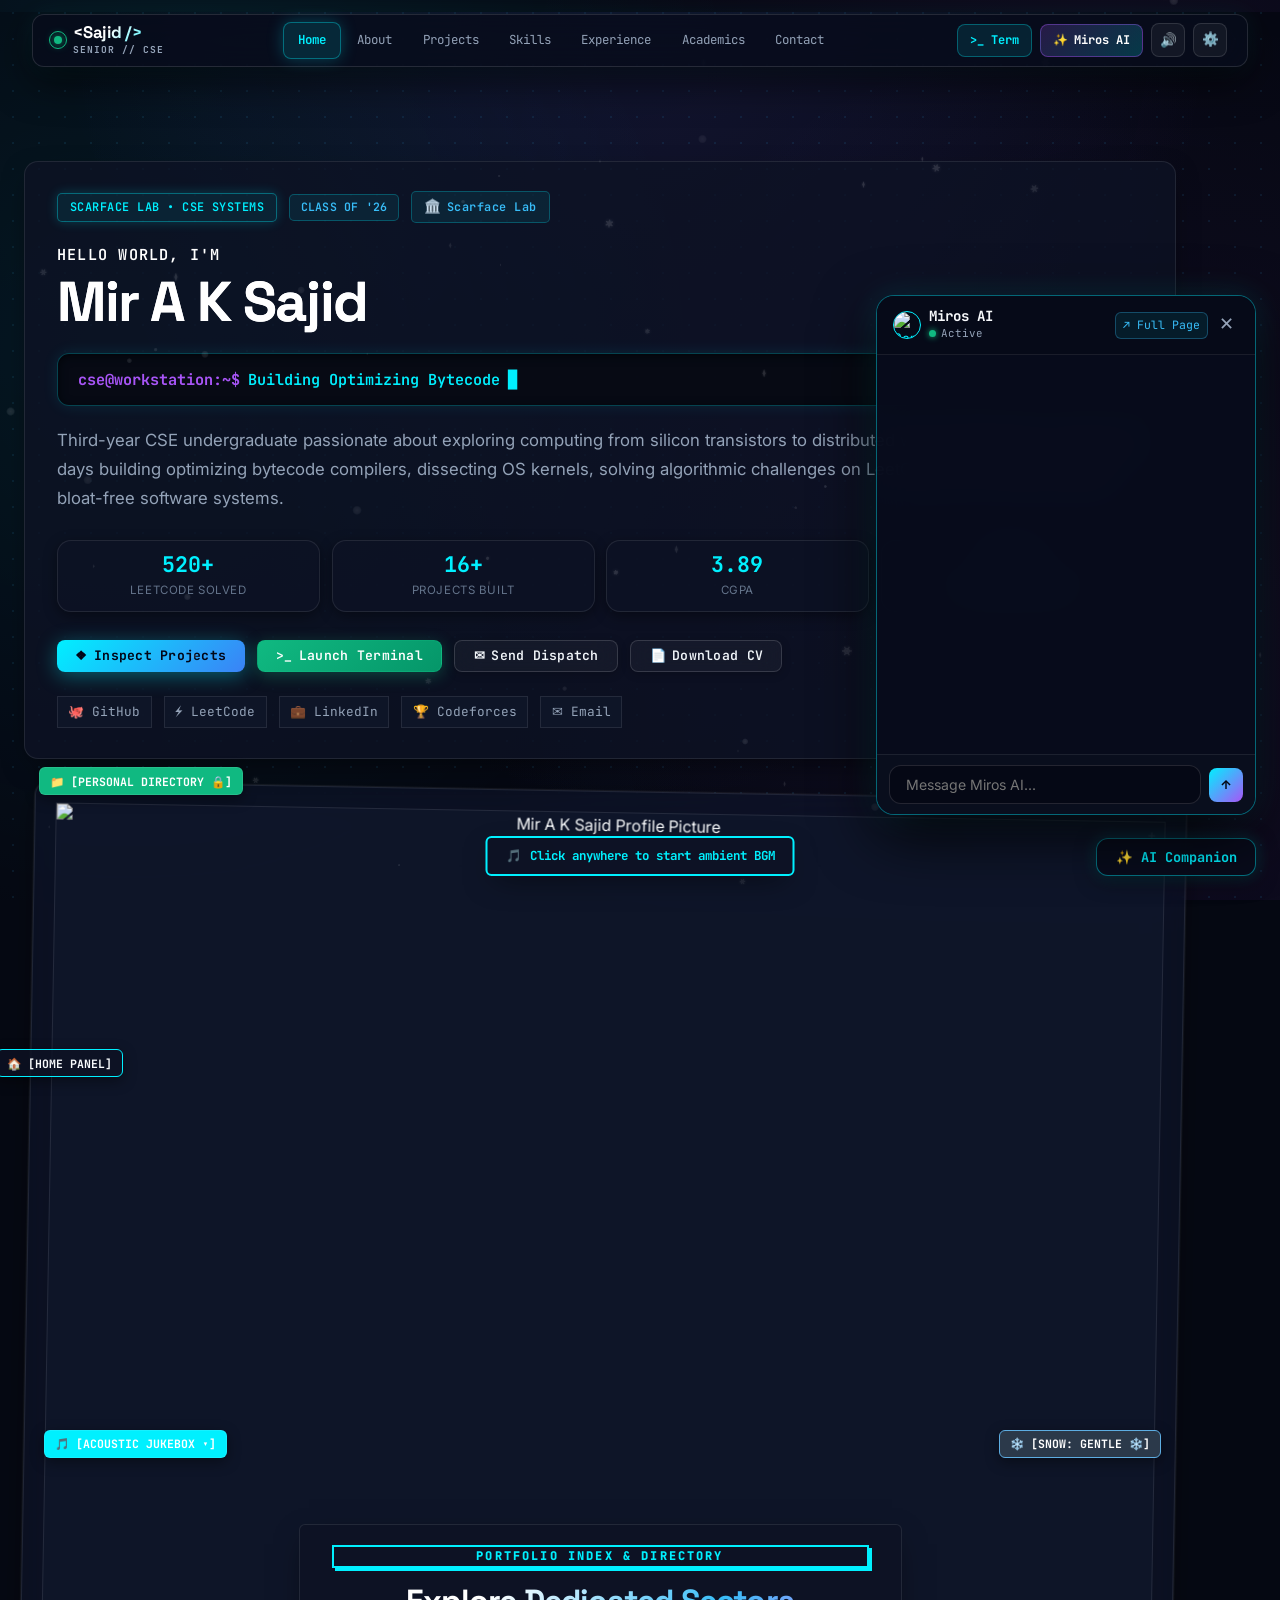
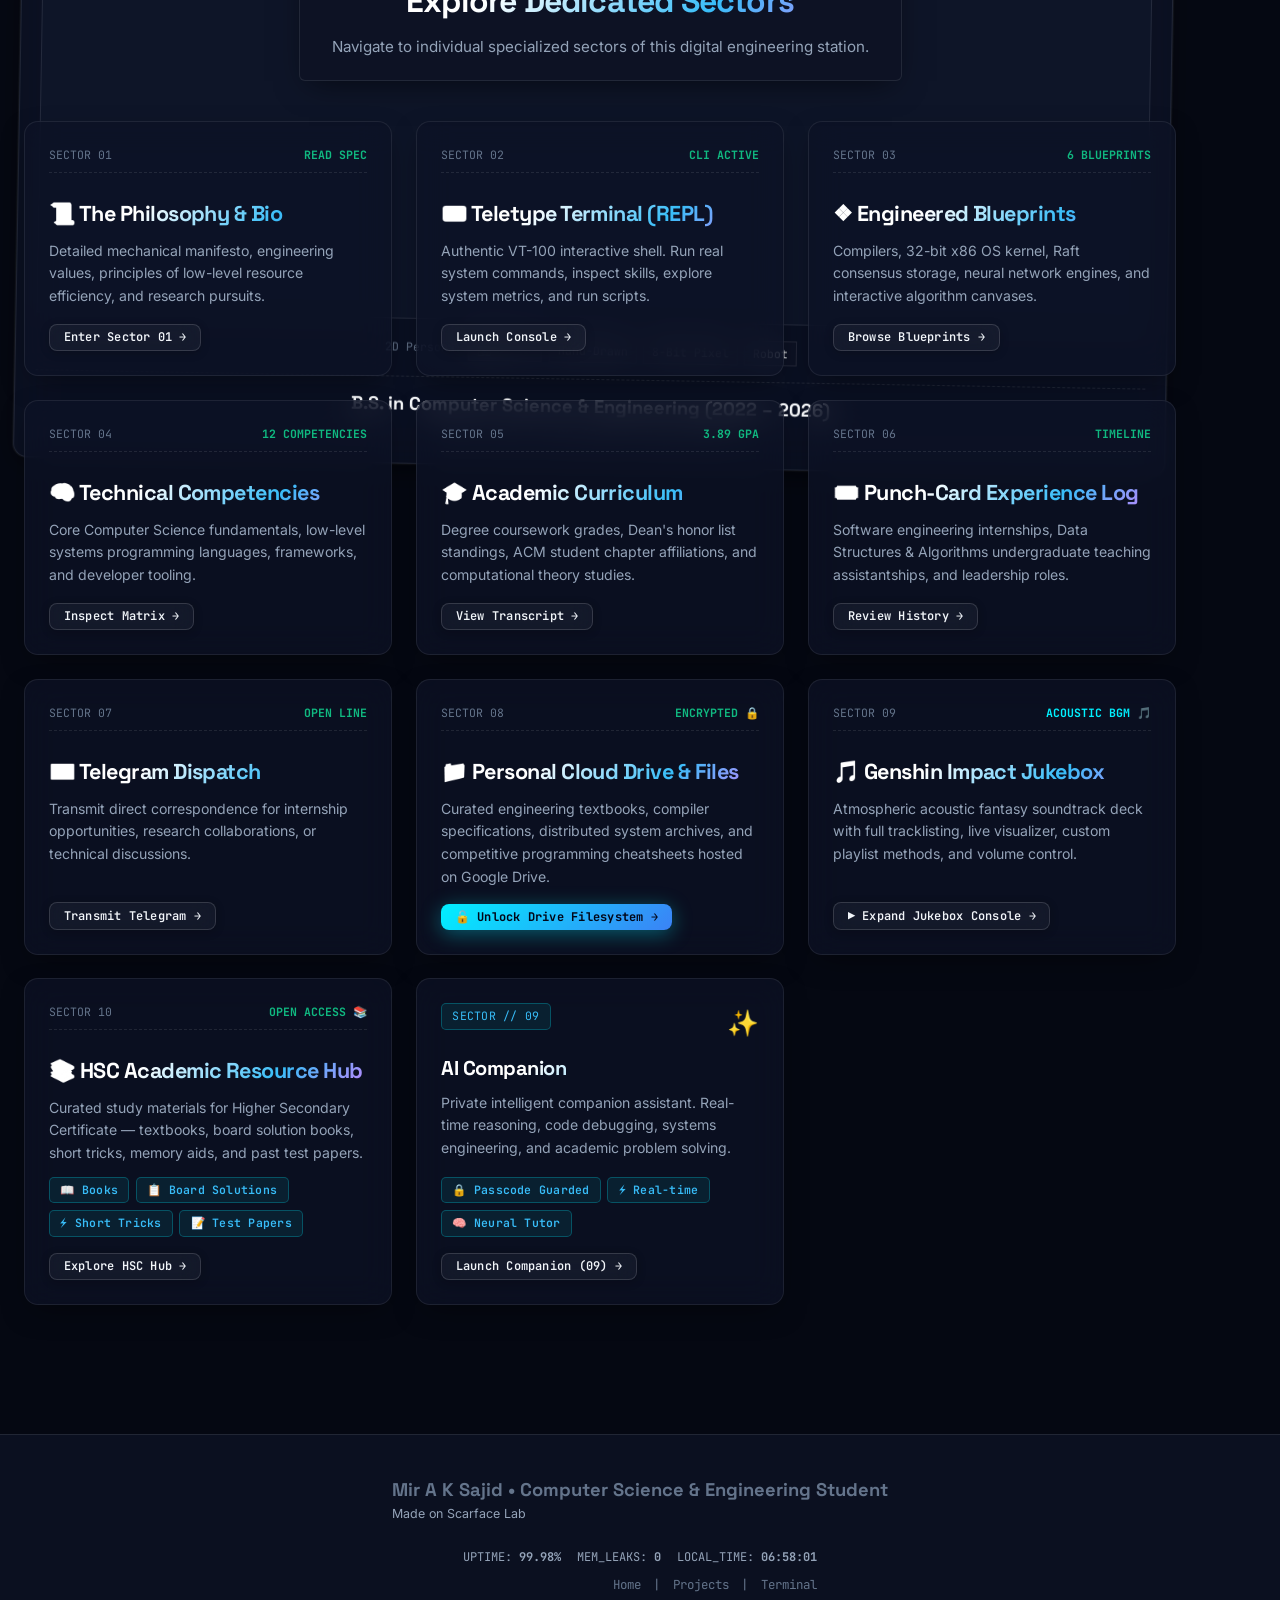
==== commit b0c0e3a7: "feat: rename AI companion from Nova to Miros AI across all pages and engines" ====
--- a/index.html
+++ b/index.html
@@ -53,7 +53,7 @@
         </a>
         <a href="companion.html" class="nav-action-pill ai-pill" title="AI Companion (Gemini 3.5)">
           <span class="action-sparkle">✨</span>
-          <span class="action-label">Nova</span>
+          <span class="action-label">Miros AI</span>
         </a>
         <button type="button" class="nav-icon-circle" id="audioToggleBtn" title="Toggle Mechanical Audio" aria-label="Toggle Audio">
           <span id="audioIcon">🔊</span>
@@ -111,7 +111,7 @@
             <a href="companion.html" class="drawer-feature-card ai-feature">
               <div class="feature-icon">🤖</div>
               <div class="feature-meta">
-                <span class="feature-title">Nova AI Companion</span>
+                <span class="feature-title">Miros AI Companion</span>
                 <span class="feature-sub">Gemini 3.5 Flash Powered</span>
               </div>
             </a>
@@ -151,7 +151,7 @@
     </a>
     <a href="companion.html" class="dock-item" data-page="companion">
       <span class="dock-icon">🤖</span>
-      <span class="dock-label">Nova</span>
+      <span class="dock-label">Miros AI</span>
     </a>
     <button type="button" class="dock-item dock-menu-btn" id="dockMenuBtn" aria-label="Open Full Menu">
       <span class="dock-icon">☰</span>
@@ -663,7 +663,7 @@
       <div style="display:flex; align-items:center; gap:0.5rem;">
         <img id="drawerCompanionAvatar" src="assets/images/avatar-pixel.png" alt="Companion" style="width:28px; height:28px; border-radius:50%; object-fit:cover; border:1.5px solid #00f0ff;">
         <div>
-          <div id="drawerCompanionNickname" style="font-weight:700; font-size:0.88rem; color:#f8fafc; line-height:1.2;">Nova</div>
+          <div id="drawerCompanionNickname" style="font-weight:700; font-size:0.88rem; color:#f8fafc; line-height:1.2;">Miros AI</div>
           <div style="display:flex; align-items:center; gap:0.3rem; font-size:0.68rem; color:#94a3b8;">
             <span class="status-green-dot"></span> Active
           </div>
@@ -679,7 +679,7 @@
     <div class="companion-drawer-body" id="drawerWorkspace" style="display:flex; flex-direction:column; flex:1; overflow:hidden;">
       <div class="drawer-feed" id="drawerCompanionFeed" style="flex:1; overflow-y:auto; padding:0.75rem; display:flex; flex-direction:column; gap:0.75rem;"></div>
       <div class="drawer-chatbar" style="padding:0.6rem 0.75rem; border-top:1px solid rgba(255,255,255,0.08); display:flex; gap:0.5rem; background:rgba(10,15,30,0.85); align-items:center;">
-        <textarea id="drawerCompanionInput" rows="1" placeholder="Message Nova..." style="flex:1; background:rgba(255,255,255,0.06); border:1px solid rgba(255,255,255,0.12); border-radius: 8px; color:#fff; padding:0.45rem 0.85rem; font-size:0.82rem; resize:none; outline:none; font-family:inherit;"></textarea>
+        <textarea id="drawerCompanionInput" rows="1" placeholder="Message Miros AI..." style="flex:1; background:rgba(255,255,255,0.06); border:1px solid rgba(255,255,255,0.12); border-radius: 8px; color:#fff; padding:0.45rem 0.85rem; font-size:0.82rem; resize:none; outline:none; font-family:inherit;"></textarea>
         <button type="button" id="drawerCompanionSendBtn" style="background:linear-gradient(135deg, #00f0ff, #a855f7); border:none; border-radius: 8px; width: 34px; height: 34px; display:flex; align-items:center; justify-content:center; color:#030712; cursor:pointer; flex-shrink:0;">
           <svg width="14" height="14" viewBox="0 0 24 24" fill="none" stroke="currentColor" stroke-width="2.5"><line x1="12" y1="19" x2="12" y2="5"></line><polyline points="5 12 12 5 19 12"></polyline></svg>
         </button>
--- a/style.css
+++ b/style.css
@@ -8164,3 +8164,24 @@
 .modern-input {
   border-radius: 8px !important;
 }
+
+/* Hub Source Switcher Tabs - Stacked Up and Down (Vertical Column) */
+.hub-tabs-container {
+  display: flex !important;
+  flex-direction: column !important;
+  gap: 0.75rem !important;
+  width: 100% !important;
+}
+
+.hub-tab-btn {
+  display: flex !important;
+  width: 100% !important;
+  align-items: center !important;
+  justify-content: space-between !important;
+  box-sizing: border-box !important;
+}
+
+.hub-tab-text {
+  flex: 1 !important;
+  text-align: left !important;
+}
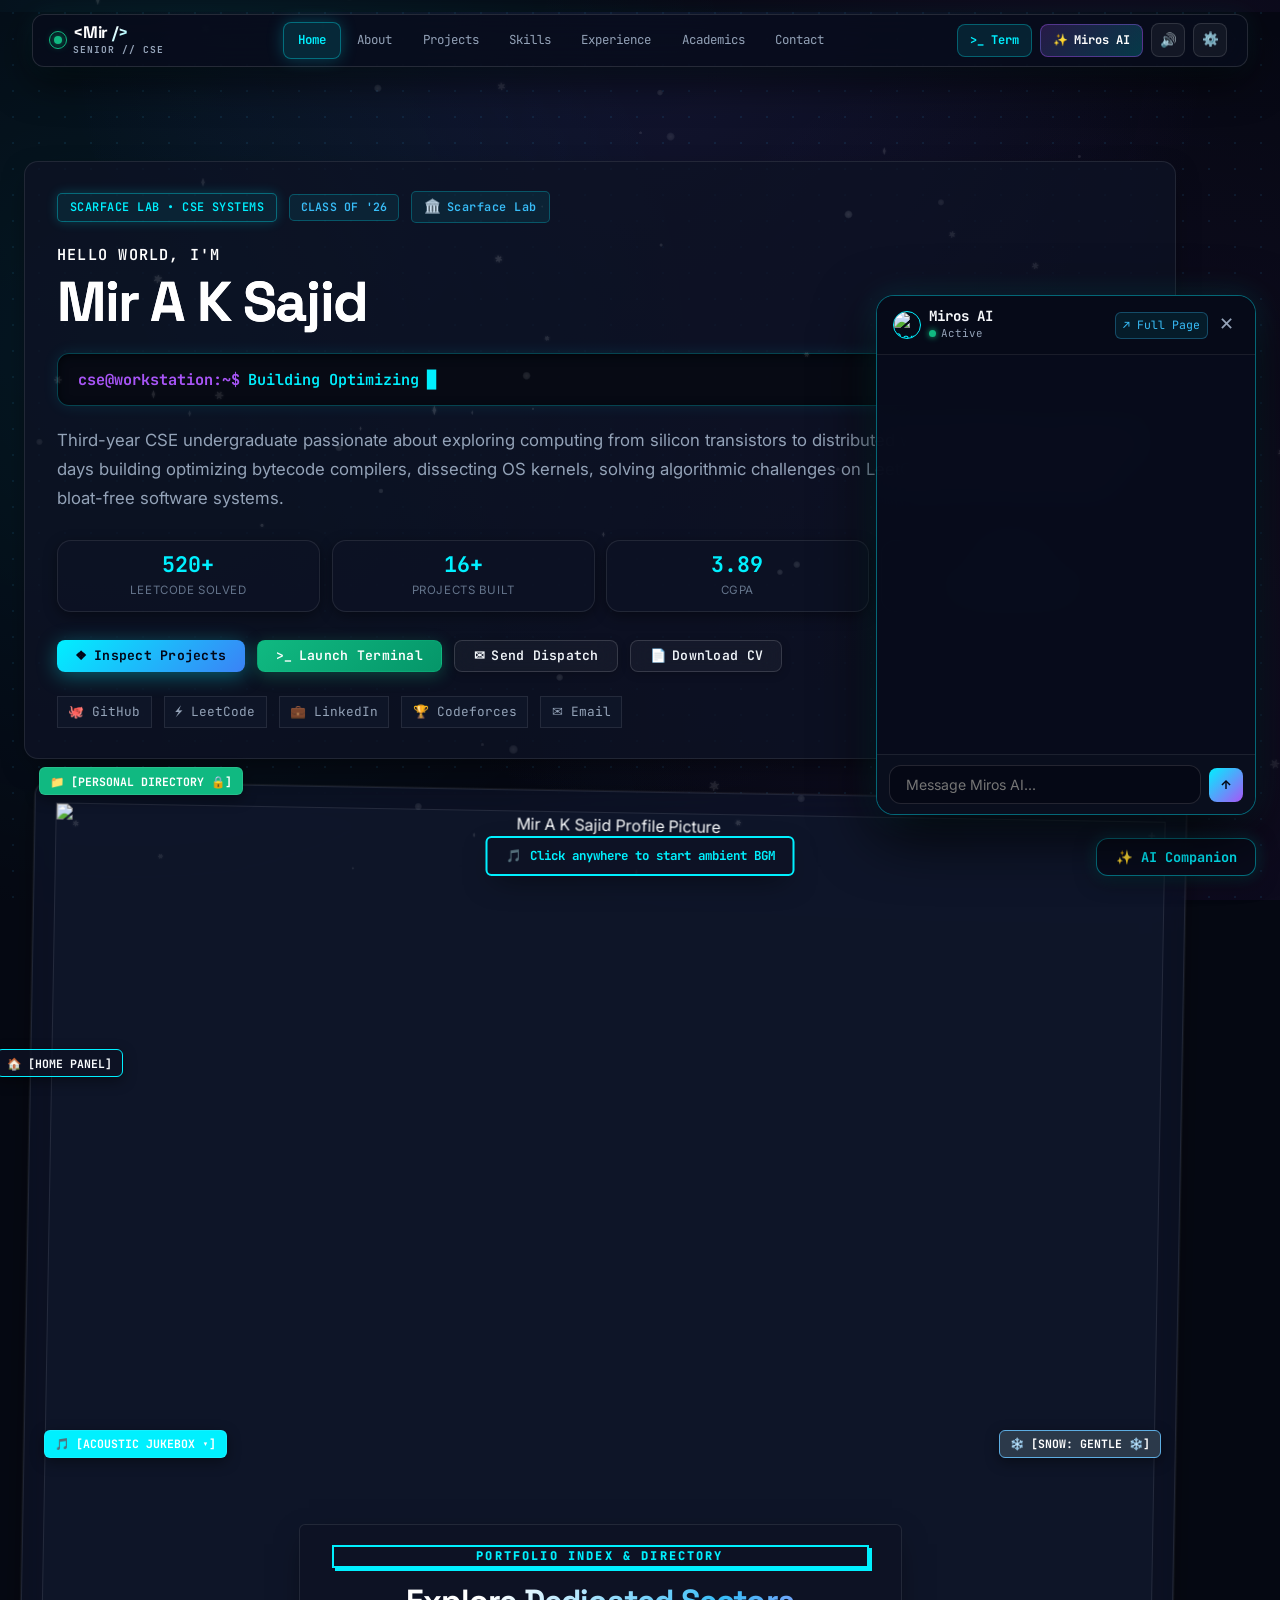
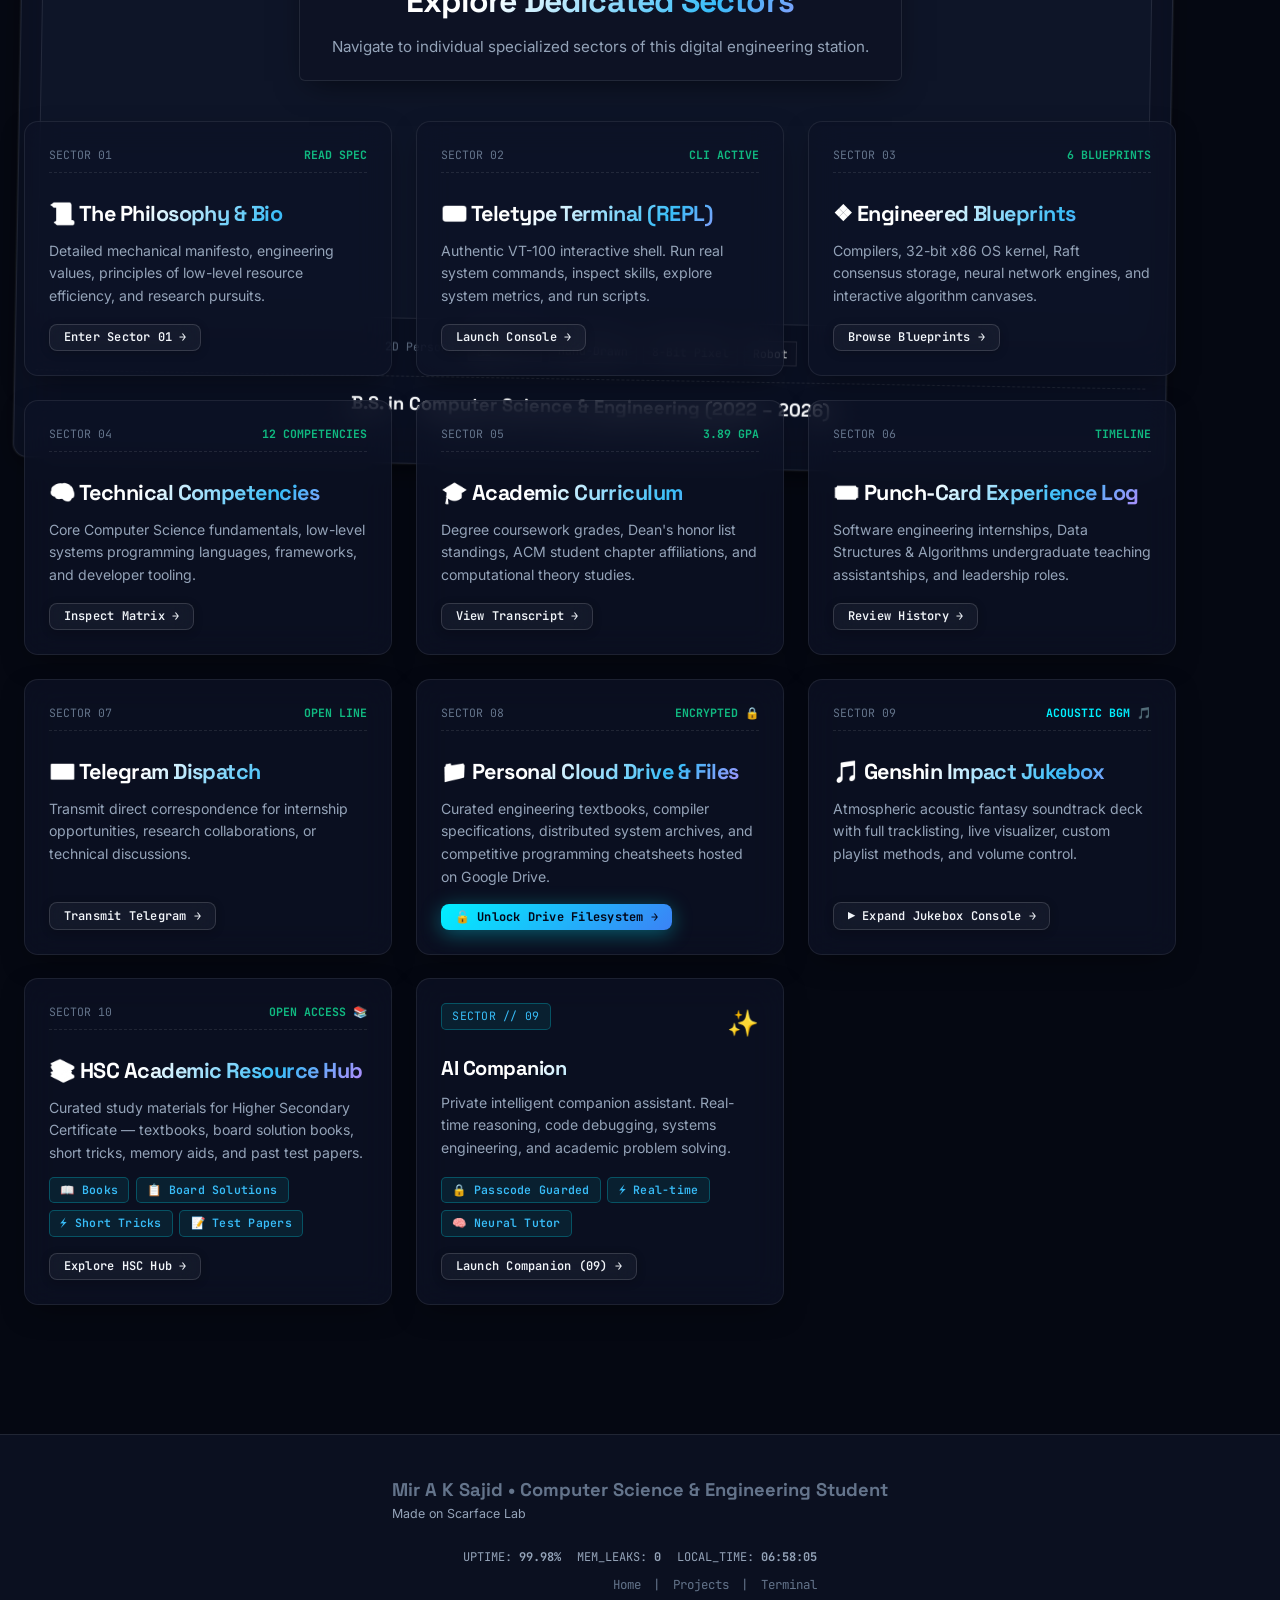
==== commit 7d2a718d: "feat: update navbar brand from <Sajid /> to <Mir /> across all pages" ====
--- a/index.html
+++ b/index.html
@@ -31,7 +31,7 @@
           <span class="beacon-dot"></span>
         </div>
         <div class="brand-titles">
-          <span class="brand-name">&lt;Sajid /&gt;</span>
+          <span class="brand-name">&lt;Mir /&gt;</span>
           <span class="brand-tag">SENIOR // CSE</span>
         </div>
       </a>
@@ -76,7 +76,7 @@
     <div class="mobile-drawer-content">
       <div class="mobile-drawer-header">
         <div class="mobile-drawer-brand">
-          <span class="brand-code">&lt;Sajid /&gt;</span>
+          <span class="brand-code">&lt;Mir /&gt;</span>
           <span class="drawer-status-chip">
             <span class="status-live-dot"></span> KERNEL ONLINE
           </span>
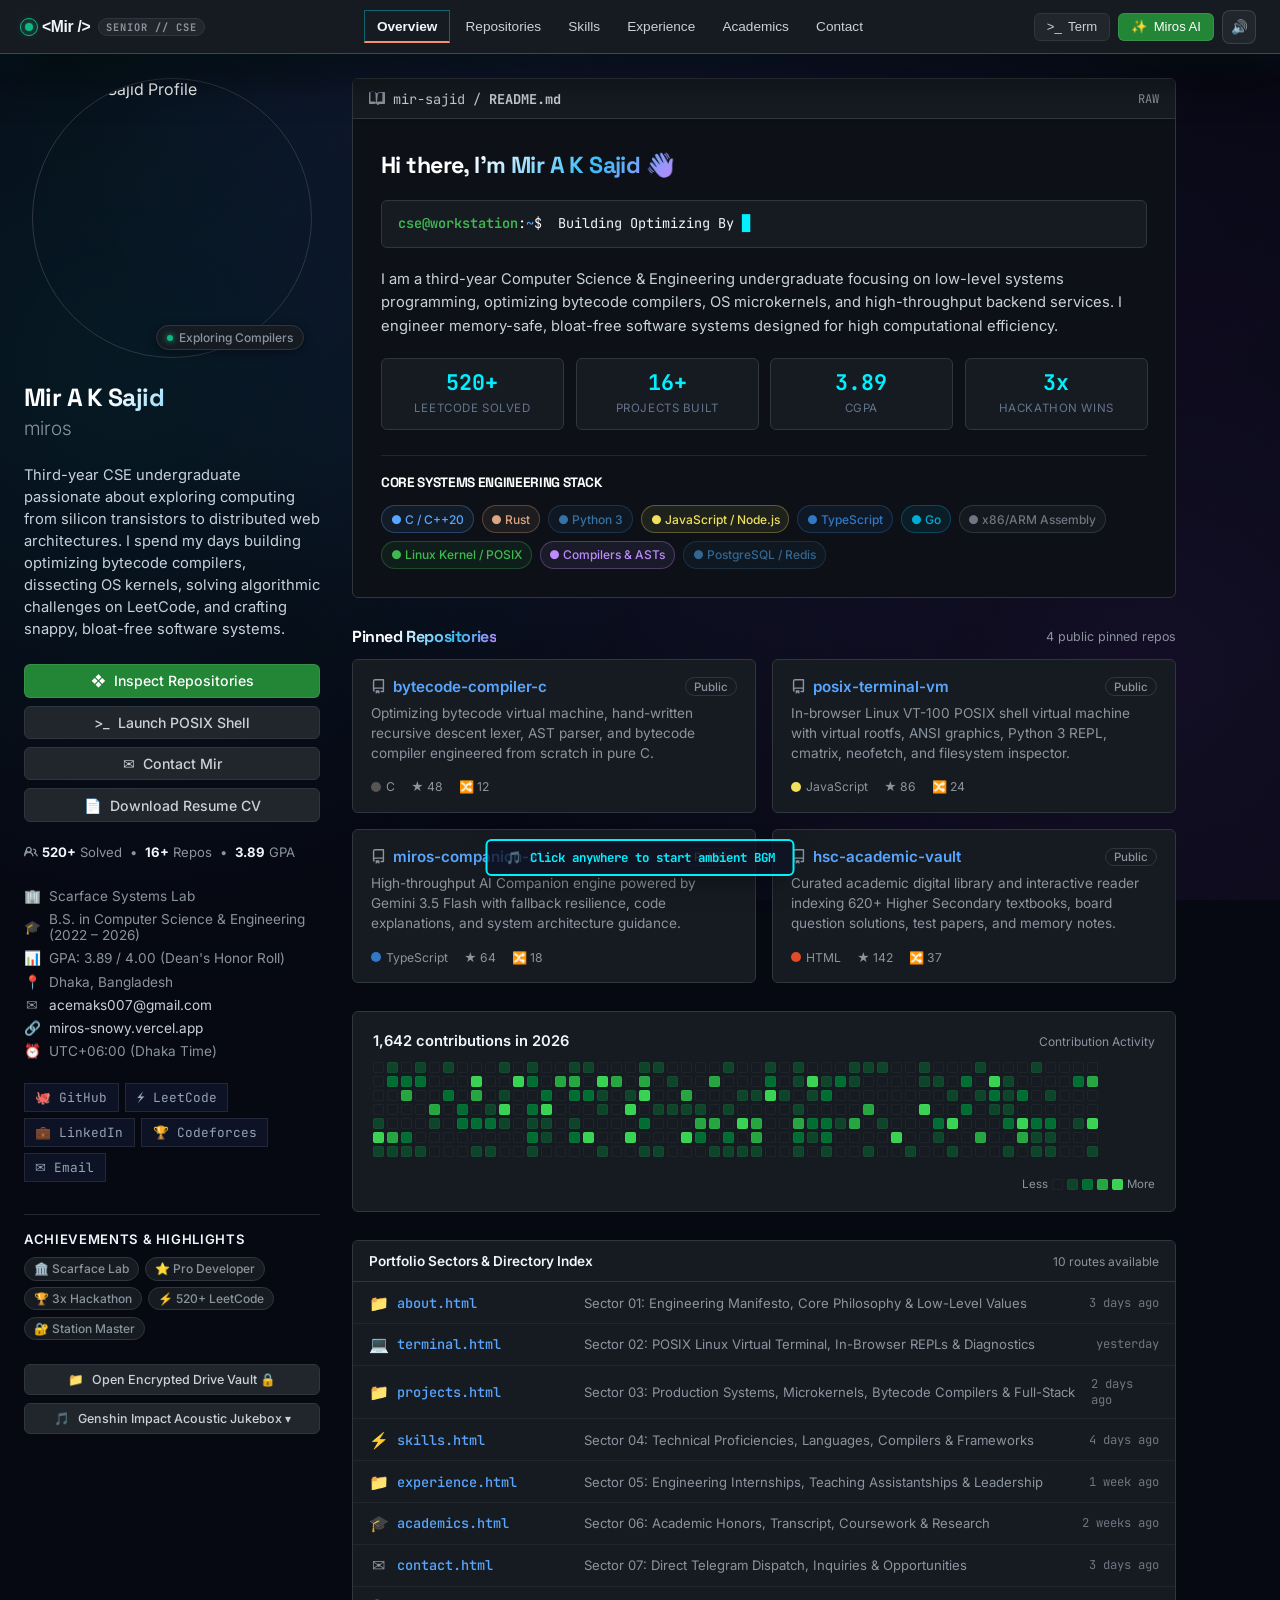
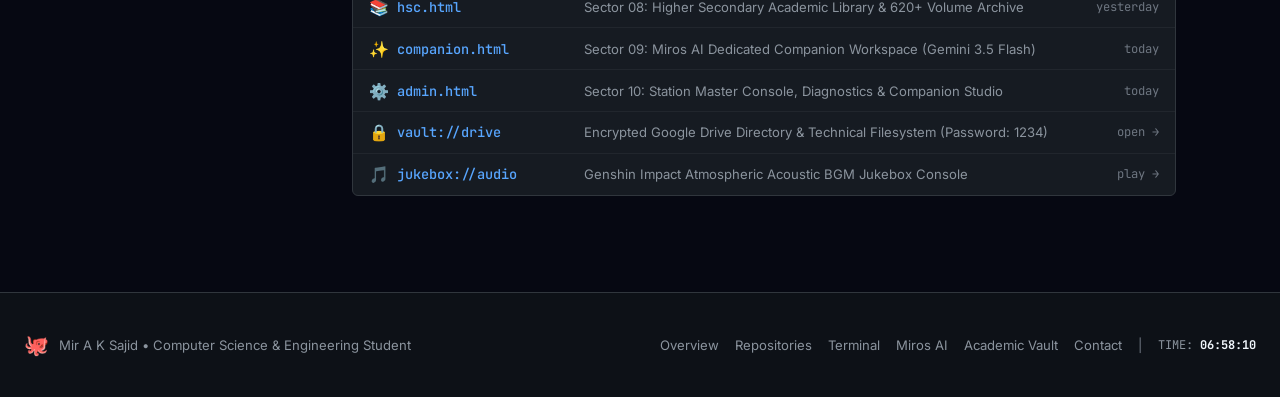
==== commit 9b93e802: "feat: complete GitHub browser UI revamp, developer profile layout, and remove companion popup from h" ====
--- a/index.html
+++ b/index.html
@@ -1,28 +1,24 @@
 <!DOCTYPE html>
-<html lang="en" data-theme="modern-dark">
+<html lang="en" data-theme="github-dark">
 <head>
   <meta charset="UTF-8">
   <meta name="viewport" content="width=device-width, initial-scale=1.0, maximum-scale=1.0, user-scalable=no, viewport-fit=cover">
-  <title>Mir A K Sajid | Computer Science & Engineering Portfolio</title>
-  <meta name="description" content="Personal portfolio of Mir A K Sajid, Computer Science & Engineering undergraduate specializing in Systems Programming, Compilers, Algorithms, and Full-Stack Architecture. Complete with a vintage 2D aesthetic and real-time Admin Panel.">
-  <meta name="keywords" content="Computer Science, CSE Student, Systems Programming, Compilers, C++, Algorithms, Developer Portfolio, Vintage 2D, Retro Terminal">
+  <title>Mir A K Sajid (miros) | Developer Portfolio</title>
+  <meta name="description" content="Personal portfolio of Mir A K Sajid (miros), Computer Science & Engineering undergraduate specializing in Systems Programming, Compilers, OS Microkernels, and Scalable Web Architecture.">
+  <meta name="keywords" content="Computer Science, CSE, Systems Programming, Compilers, C++, Rust, Linux, Algorithms, Developer Portfolio, GitHub">
   <meta name="author" content="Mir A K Sajid">
 
-  <!-- Google Fonts for Vintage 2D Typography -->
+  <!-- Typography -->
   <link rel="preconnect" href="https://fonts.googleapis.com">
   <link rel="preconnect" href="https://fonts.gstatic.com" crossorigin>
-  <link href="https://fonts.googleapis.com/css2?family=Hind+Siliguri:wght@400;500;600;700&family=Inter:ital,opsz,wght@0,14..32,100..900;1,14..32,100..900&family=JetBrains+Mono:ital,wght@0,300..800;1,300..800&family=Outfit:wght@300..900&family=Space+Grotesk:wght@300..700&display=swap" rel="stylesheet">
+  <link href="https://fonts.googleapis.com/css2?family=Hind+Siliguri:wght@400;500;600;700&family=Inter:ital,opsz,wght@0,14..32,100..900;1,14..32,100..900&family=JetBrains+Mono:ital,wght@0,300..800;1,300..800&family=Space+Grotesk:wght@300..700&display=swap" rel="stylesheet">
 
   <link rel="stylesheet" href="style.css">
   <link rel="icon" type="image/png" href="assets/images/avatar-pixel.png">
 </head>
-<body class="vintage-body">
-
-  <!-- CRT Scanlines Overlay -->
-  
-
-  <!-- Top Vintage Header -->
-    <!-- Senior Developer Floating Command Navbar -->
+<body class="modern-body">
+
+  <!-- Senior Developer Floating Command Navbar -->
   <header class="senior-navbar" id="seniorNavbar">
     <div class="senior-nav-container">
       <a href="index.html" class="senior-brand" aria-label="Mir A K Sajid - Home">
@@ -37,9 +33,8 @@
       </a>
 
       <nav class="senior-nav-links" id="seniorNavLinks" aria-label="Main Navigation">
-        <a href="index.html" class="senior-nav-link active" data-page="home">Home</a>
-        <a href="about.html" class="senior-nav-link" data-page="about">About</a>
-        <a href="projects.html" class="senior-nav-link" data-page="projects">Projects</a>
+        <a href="index.html" class="senior-nav-link active" data-page="home">Overview</a>
+        <a href="projects.html" class="senior-nav-link" data-page="projects">Repositories</a>
         <a href="skills.html" class="senior-nav-link" data-page="skills">Skills</a>
         <a href="experience.html" class="senior-nav-link" data-page="experience">Experience</a>
         <a href="academics.html" class="senior-nav-link" data-page="academics">Academics</a>
@@ -51,20 +46,12 @@
           <span class="action-icon">&gt;_</span>
           <span class="action-label">Term</span>
         </a>
-        <a href="companion.html" class="nav-action-pill ai-pill" title="AI Companion (Gemini 3.5)">
+        <a href="companion.html" class="nav-action-pill ai-pill" title="Miros AI Companion (Gemini 3.5)">
           <span class="action-sparkle">✨</span>
           <span class="action-label">Miros AI</span>
         </a>
         <button type="button" class="nav-icon-circle" id="audioToggleBtn" title="Toggle Mechanical Audio" aria-label="Toggle Audio">
           <span id="audioIcon">🔊</span>
-        </button>
-        <a href="admin.html" class="nav-icon-circle admin-shortcut" title="Station Master Console" aria-label="Admin Console">
-          <span>⚙️</span>
-        </a>
-        <button type="button" class="mobile-menu-trigger" id="mobileMenuTrigger" aria-label="Toggle Mobile Menu" aria-expanded="false">
-          <span class="hamburger-bar top"></span>
-          <span class="hamburger-bar middle"></span>
-          <span class="hamburger-bar bottom"></span>
         </button>
       </div>
     </div>
@@ -86,20 +73,20 @@
 
       <div class="mobile-drawer-body">
         <div class="drawer-nav-group">
-          <div class="drawer-group-label">PORTFOLIO SECTORS</div>
+          <div class="drawer-group-label">PRIMARY NAVIGATION</div>
           <div class="drawer-links-grid">
-            <a href="index.html" class="drawer-link-item"><span class="link-num">00</span><span class="link-text">Home // Overview</span></a>
-            <a href="about.html" class="drawer-link-item"><span class="link-num">01</span><span class="link-text">About // Senior CSE</span></a>
-            <a href="projects.html" class="drawer-link-item"><span class="link-num">02</span><span class="link-text">Projects // Systems & Apps</span></a>
-            <a href="skills.html" class="drawer-link-item"><span class="link-num">03</span><span class="link-text">Skills // Technical Arsenal</span></a>
-            <a href="experience.html" class="drawer-link-item"><span class="link-num">04</span><span class="link-text">Experience // Timeline</span></a>
-            <a href="academics.html" class="drawer-link-item"><span class="link-num">05</span><span class="link-text">Academics // CSE Syllabus</span></a>
-            <a href="contact.html" class="drawer-link-item"><span class="link-num">06</span><span class="link-text">Dispatch // Contact</span></a>
+            <a href="index.html" class="drawer-link-item active"><span class="link-num">00</span><span class="link-text">Overview (Home)</span></a>
+            <a href="about.html" class="drawer-link-item"><span class="link-num">01</span><span class="link-text">About & Bio</span></a>
+            <a href="projects.html" class="drawer-link-item"><span class="link-num">02</span><span class="link-text">Repositories (Projects)</span></a>
+            <a href="skills.html" class="drawer-link-item"><span class="link-num">03</span><span class="link-text">Technical Skills</span></a>
+            <a href="experience.html" class="drawer-link-item"><span class="link-num">04</span><span class="link-text">Experience Log</span></a>
+            <a href="academics.html" class="drawer-link-item"><span class="link-num">05</span><span class="link-text">Academics & Honors</span></a>
+            <a href="contact.html" class="drawer-link-item"><span class="link-num">06</span><span class="link-text">Contact Dispatch</span></a>
           </div>
         </div>
 
         <div class="drawer-nav-group">
-          <div class="drawer-group-label">CYBER ENGINES</div>
+          <div class="drawer-group-label">DEV TOOLS & ENGINES</div>
           <div class="drawer-featured-grid">
             <a href="terminal.html" class="drawer-feature-card term-feature">
               <div class="feature-icon">&gt;_</div>
@@ -129,7 +116,7 @@
         <div class="drawer-telemetry-box">
           <div class="telem-row"><span>HOST:</span> <code>scarface-arch-linux</code></div>
           <div class="telem-row"><span>STACK:</span> <code>C++ • Rust • Python • React</code></div>
-          <div class="telem-row"><span>STATUS:</span> <span style="color:#10b981;">● AVAILABLE FOR HIRE</span></div>
+          <div class="telem-row"><span>STATUS:</span> <span style="color:#2ea043;">● AVAILABLE FOR HIRE</span></div>
         </div>
       </div>
     </div>
@@ -159,313 +146,422 @@
     </button>
   </nav>
 
-  <!-- Public Main Content -->
+  <!-- Public Main Content: GitHub Developer Profile Architecture -->
   <main class="portfolio-main">
-
-    <!-- HERO SECTION -->
-    <section class="section hero-section" id="hero" style="position: relative;">
-      <div class="container hero-grid">
+    <div class="github-profile-layout">
+      
+      <!-- Left Column: GitHub Profile Sidebar -->
+      <aside class="github-sidebar" id="hero">
+        <div class="github-avatar-box">
+          <img src="assets/uploads/Mir_jpg.jpg" alt="Mir A K Sajid Profile" id="heroAvatarImg" class="github-avatar-img" onerror="this.onerror=null; this.src='assets/images/avatar-notionist.png';">
+          <div class="github-status-badge">
+            <span class="status-live-dot" style="background:#2ea043; width:8px; height:8px; border-radius:50%; display:inline-block;"></span>
+            <span style="font-size:12px; font-weight:500;">Exploring Compilers</span>
+          </div>
+        </div>
+
+        <div class="github-profile-names">
+          <h1 class="github-full-name" id="heroName">Mir A K Sajid</h1>
+          <div class="github-username">miros</div>
+        </div>
+
+        <p class="github-bio" id="heroBio">
+          Third-year CSE undergraduate passionate about systems programming, optimizing bytecode compilers, OS microkernel internals, and distributed web architectures.
+        </p>
+
+        <!-- Quick Profile Action Buttons -->
+        <div class="github-action-stack">
+          <a href="projects.html" class="github-btn github-btn-primary github-btn-block">
+            <span>❖</span> Inspect Repositories
+          </a>
+          <a href="terminal.html" class="github-btn github-btn-secondary github-btn-block">
+            <span>&gt;_</span> Launch POSIX Shell
+          </a>
+          <a href="contact.html" class="github-btn github-btn-secondary github-btn-block">
+            <span>✉</span> Contact Mir
+          </a>
+          <a href="#" class="github-btn github-btn-secondary github-btn-block" id="resumeDownloadBtn" target="_blank" rel="noopener">
+            <span>📄</span> Download Resume CV
+          </a>
+        </div>
+
+        <!-- GitHub Follower & Metric Stats -->
+        <div style="display:flex; align-items:center; gap:0.5rem; font-size:0.82rem; color:#8b949e; margin-top:0.4rem;">
+          <span style="display:flex; align-items:center; gap:0.25rem;">
+            <svg width="14" height="14" viewBox="0 0 16 16" fill="currentColor"><path d="M2 5.5a3.5 3.5 0 1 1 5.898 2.549 5.508 5.508 0 0 1 3.034 4.084.75.75 0 1 1-1.482.234 4.002 4.002 0 0 0-7.832 0 .75.75 0 0 1-1.482-.234A5.508 5.508 0 0 1 1.102 8.05 3.49 3.49 0 0 1 2 5.5ZM11 4a3.001 3.001 0 0 1 2.22 5.018 5.01 5.01 0 0 1 2.56 3.012.749.749 0 0 1-.885.954.752.752 0 0 1-.549-.514 3.507 3.507 0 0 0-2.522-2.372.75.75 0 0 1-.574-.73v-.352a.75.75 0 0 1 .416-.672A1.5 1.5 0 0 0 11 5.5.75.75 0 0 1 11 4Zm-5.5-.5a2 2 0 1 0-.001 3.999A2 2 0 0 0 5.5 3.5Z"></path></svg>
+            <strong style="color:#f0f6fc;">520+</strong> Solved
+          </span>
+          <span>•</span>
+          <span><strong style="color:#f0f6fc;">16+</strong> Repos</span>
+          <span>•</span>
+          <span><strong style="color:#f0f6fc;">3.89</strong> GPA</span>
+        </div>
+
+        <!-- Meta Details List -->
+        <div class="github-meta-list">
+          <div class="github-meta-item">
+            <span class="meta-icon">🏢</span>
+            <span>Scarface Systems Lab</span>
+          </div>
+          <div class="github-meta-item">
+            <span class="meta-icon">🎓</span>
+            <span id="polaroidDegree">B.S. Computer Science & Eng.</span>
+          </div>
+          <div class="github-meta-item">
+            <span class="meta-icon">📊</span>
+            <span id="polaroidGpa">GPA: 3.89 / 4.00 (Dean's List)</span>
+          </div>
+          <div class="github-meta-item">
+            <span class="meta-icon">📍</span>
+            <span>Dhaka, Bangladesh</span>
+          </div>
+          <div class="github-meta-item">
+            <span class="meta-icon">✉</span>
+            <a href="mailto:acemaks007@gmail.com">acemaks007@gmail.com</a>
+          </div>
+          <div class="github-meta-item">
+            <span class="meta-icon">🔗</span>
+            <a href="https://miros-snowy.vercel.app" target="_blank" rel="noopener">miros-snowy.vercel.app</a>
+          </div>
+          <div class="github-meta-item">
+            <span class="meta-icon">⏰</span>
+            <span>UTC+06:00 (Dhaka Time)</span>
+          </div>
+        </div>
+
+        <!-- Social Links Hook (populated by script.js) -->
+        <div class="hero-social-links" id="heroSocialLinks" style="display:flex; flex-wrap:wrap; gap:0.4rem; margin-top:0.5rem;"></div>
+
+        <!-- Achievements / Highlights -->
+        <div class="github-achievements-box">
+          <div class="github-achievements-title">Achievements & Highlights</div>
+          <div class="github-badge-row">
+            <span class="github-chip">🏛️ Scarface Lab</span>
+            <span class="github-chip">⭐ Pro Developer</span>
+            <span class="github-chip">🏆 3x Hackathon</span>
+            <span class="github-chip">⚡ 520+ LeetCode</span>
+            <span class="github-chip">🔐 Station Master</span>
+          </div>
+        </div>
+
+        <!-- Vault & Jukebox Triggers -->
+        <div style="display:flex; flex-direction:column; gap:0.45rem; margin-top:0.5rem;">
+          <button type="button" class="github-btn github-btn-secondary" id="openVaultFloatingBtn" style="font-size:0.78rem; text-align:left;">
+            <span>📁</span> Open Encrypted Drive Vault 🔒
+          </button>
+          <button type="button" class="github-btn github-btn-secondary" id="openMusicBoxFloatingBtn" style="font-size:0.78rem; text-align:left;">
+            <span>🎵</span> Genshin Impact Acoustic Jukebox ▾
+          </button>
+          <button type="button" id="toggleSnowFloatingBtn" style="display:none;"><span id="heroSnowText">OFF</span></button>
+        </div>
+      </aside>
+
+      <!-- Right Column: GitHub Feed & Repositories -->
+      <div class="github-main-column">
         
-        <!-- Left: Hero Intro & Typewriter Moniker -->
-        <div class="hero-content">
-          <div class="stamp-tag-wrapper">
-            <span class="vintage-stamp-badge" id="heroStampBadge">SCARFACE LAB • CSE SYSTEMS</span>
-            <span class="vintage-tag" id="heroYearTag">CLASS OF '26</span>
-            <span class="scarface-badge"><span class="scarface-badge-icon">🏛️</span> Scarface Lab</span>
-          </div>
-
-          <h1 class="hero-title">
-            <span class="hero-greeting">HELLO WORLD, I'M</span>
-            <span class="hero-name" id="heroName">Mir A K Sajid</span>
-          </h1>
-
-          <div class="typewriter-console">
-            <span class="prompt-prefix">cse@workstation:~$</span>
-            <span class="typewriter-text" id="typewriterText"></span>
-            <span class="typewriter-cursor">█</span>
-          </div>
-
-          <p class="hero-bio" id="heroBio">
-            Third-year CSE undergraduate passionate about exploring computing from silicon transistors to distributed web architectures. Building optimizing bytecode compilers, dissecting OS kernels, and engineering bloat-free systems.
-          </p>
-
-          <!-- Quick Metrics Bar -->
-          <div class="hero-stats-bar" id="heroStatsBar"></div>
-
-          <!-- Hero Action Buttons -->
-          <div class="hero-actions">
-            <a href="projects.html" class="vintage-btn btn-primary">
-              <span class="btn-symbol">❖</span> Inspect Projects
+        <!-- README.md Card -->
+        <div class="github-readme-box">
+          <div class="github-readme-header">
+            <div class="github-readme-title">
+              <svg width="16" height="16" viewBox="0 0 16 16" fill="#8b949e"><path d="M0 1.75A.75.75 0 0 1 .75 1h4.253c1.227 0 2.317.59 3 1.501A3.743 3.743 0 0 1 11.006 1h4.244a.75.75 0 0 1 .75.75v10.5a.75.75 0 0 1-.75.75h-4.244a2.25 2.25 0 0 0-1.756.845.75.75 0 0 1-1.012 0A2.25 2.25 0 0 0 5.003 13H.75a.75.75 0 0 1-.75-.75ZM6.5 3a2.25 2.25 0 0 0-2.25-2.25H1.5v9.75h3.503c.71 0 1.364.247 1.88.663Zm1.5 8.163c.516-.416 1.17-.663 1.88-.663h3.503V1.75H11.006A2.25 2.25 0 0 0 8.75 4Z"></path></svg>
+              <span>mir-sajid / <strong>README.md</strong></span>
+            </div>
+            <span style="font-size:0.75rem; color:#8b949e; font-family:var(--font-mono);">RAW</span>
+          </div>
+
+          <div class="github-readme-body">
+            <div style="display:flex; align-items:center; gap:0.5rem; margin-bottom:1rem;">
+              <h2 style="font-size:1.45rem; font-weight:600; color:#f0f6fc; margin:0;">Hi there, I'm Mir A K Sajid 👋</h2>
+            </div>
+
+            <!-- Terminal Typewriter Console -->
+            <div style="background:#161b22; border:1px solid #30363d; border-radius:6px; padding:0.75rem 1rem; font-family:var(--font-mono); font-size:0.85rem; margin-bottom:1.25rem;">
+              <span style="color:#3fb950; font-weight:600;">cse@workstation</span>:<span style="color:#58a6ff;">~</span>$&nbsp;
+              <span id="typewriterText" style="color:#f0f6fc;"></span>
+              <span class="typewriter-cursor" style="color:#58a6ff; font-weight:700;">█</span>
+            </div>
+
+            <p style="color:#c9d1d9; font-size:0.92rem; line-height:1.6; margin-bottom:1.25rem;">
+              I am a third-year Computer Science & Engineering undergraduate focusing on low-level systems programming, optimizing bytecode compilers, OS microkernels, and high-throughput backend services. I engineer memory-safe, bloat-free software systems designed for high computational efficiency.
+            </p>
+
+            <!-- Quick Metrics / Stats Bar (Hook for script.js) -->
+            <div class="hero-stats-bar" id="heroStatsBar" style="display:grid; grid-template-columns:repeat(auto-fit, minmax(130px, 1fr)); gap:0.75rem; margin-bottom:1.5rem;"></div>
+
+            <!-- Core Technical Stack -->
+            <div style="border-top:1px solid #21262d; padding-top:1rem;">
+              <h4 style="font-size:0.85rem; font-weight:600; color:#8b949e; text-transform:uppercase; letter-spacing:0.05em; margin-bottom:0.75rem;">Core Systems Engineering Stack</h4>
+              <div style="display:flex; flex-wrap:wrap; gap:0.5rem;">
+                <span class="github-chip" style="color:#58a6ff; border-color:rgba(88,166,255,0.3); background:rgba(88,166,255,0.08);">● C / C++20</span>
+                <span class="github-chip" style="color:#dea584; border-color:rgba(222,165,132,0.3); background:rgba(222,165,132,0.08);">● Rust</span>
+                <span class="github-chip" style="color:#3572A5; border-color:rgba(53,114,165,0.3); background:rgba(53,114,165,0.08);">● Python 3</span>
+                <span class="github-chip" style="color:#f1e05a; border-color:rgba(241,224,90,0.3); background:rgba(241,224,90,0.08);">● JavaScript / Node.js</span>
+                <span class="github-chip" style="color:#3178c6; border-color:rgba(49,120,198,0.3); background:rgba(49,120,198,0.08);">● TypeScript</span>
+                <span class="github-chip" style="color:#00ADD8; border-color:rgba(0,173,216,0.3); background:rgba(0,173,216,0.08);">● Go</span>
+                <span class="github-chip" style="color:#6e7681; border-color:rgba(110,118,129,0.3); background:rgba(110,118,129,0.08);">● x86/ARM Assembly</span>
+                <span class="github-chip" style="color:#3fb950; border-color:rgba(63,185,80,0.3); background:rgba(63,185,80,0.08);">● Linux Kernel / POSIX</span>
+                <span class="github-chip" style="color:#bc8cff; border-color:rgba(188,140,255,0.3); background:rgba(188,140,255,0.08);">● Compilers & ASTs</span>
+                <span class="github-chip" style="color:#336791; border-color:rgba(51,103,145,0.3); background:rgba(51,103,145,0.08);">● PostgreSQL / Redis</span>
+              </div>
+            </div>
+          </div>
+        </div>
+
+        <!-- Pinned Repositories Grid -->
+        <div>
+          <div class="github-section-header">
+            <h3 class="github-section-title">Pinned Repositories</h3>
+            <span style="font-size:0.78rem; color:#8b949e;">4 public pinned repos</span>
+          </div>
+
+          <div class="github-pinned-grid">
+            <!-- Repo 1: Compiler -->
+            <a href="projects.html" class="github-repo-card">
+              <div>
+                <div class="github-repo-header">
+                  <span class="github-repo-name">
+                    <svg width="15" height="15" viewBox="0 0 16 16" fill="#8b949e"><path d="M2 2.5A2.5 2.5 0 0 1 4.5 0h8.75a.75.75 0 0 1 .75.75v12.5a.75.75 0 0 1-.75.75h-2.5a.75.75 0 0 1 0-1.5h1.75v-2h-8a1 1 0 0 0-.714 1.7.75.75 0 1 1-1.072 1.05A2.495 2.495 0 0 1 2 11.5Zm10.5-1h-8a1 1 0 0 0-1 1v6.708A2.486 2.486 0 0 1 4.5 9h8ZM5 12.25a.25.25 0 0 1 .25-.25h3.5a.25.25 0 0 1 .25.25v3.25a.25.25 0 0 1-.4.2l-1.6-1.2-1.6 1.2a.25.25 0 0 1-.4-.2Z"></path></svg>
+                    bytecode-compiler-c
+                  </span>
+                  <span class="github-repo-visibility">Public</span>
+                </div>
+                <p class="github-repo-desc">
+                  Optimizing bytecode virtual machine, hand-written recursive descent lexer, AST parser, and bytecode compiler engineered from scratch in pure C.
+                </p>
+              </div>
+              <div class="github-repo-meta">
+                <span class="github-lang-pill"><span class="lang-dot" style="background:#555555;"></span> C</span>
+                <span>★ 48</span>
+                <span>🔀 12</span>
+              </div>
             </a>
-            <a href="terminal.html" class="vintage-btn btn-secondary">
-              <span class="btn-symbol">&gt;_</span> Launch Terminal
+
+            <!-- Repo 2: POSIX Terminal -->
+            <a href="terminal.html" class="github-repo-card">
+              <div>
+                <div class="github-repo-header">
+                  <span class="github-repo-name">
+                    <svg width="15" height="15" viewBox="0 0 16 16" fill="#8b949e"><path d="M2 2.5A2.5 2.5 0 0 1 4.5 0h8.75a.75.75 0 0 1 .75.75v12.5a.75.75 0 0 1-.75.75h-2.5a.75.75 0 0 1 0-1.5h1.75v-2h-8a1 1 0 0 0-.714 1.7.75.75 0 1 1-1.072 1.05A2.495 2.495 0 0 1 2 11.5Zm10.5-1h-8a1 1 0 0 0-1 1v6.708A2.486 2.486 0 0 1 4.5 9h8ZM5 12.25a.25.25 0 0 1 .25-.25h3.5a.25.25 0 0 1 .25.25v3.25a.25.25 0 0 1-.4.2l-1.6-1.2-1.6 1.2a.25.25 0 0 1-.4-.2Z"></path></svg>
+                    posix-terminal-vm
+                  </span>
+                  <span class="github-repo-visibility">Public</span>
+                </div>
+                <p class="github-repo-desc">
+                  In-browser Linux VT-100 POSIX shell virtual machine with virtual rootfs, ANSI graphics, Python 3 REPL, cmatrix, neofetch, and filesystem inspector.
+                </p>
+              </div>
+              <div class="github-repo-meta">
+                <span class="github-lang-pill"><span class="lang-dot" style="background:#f1e05a;"></span> JavaScript</span>
+                <span>★ 86</span>
+                <span>🔀 24</span>
+              </div>
             </a>
-            <a href="contact.html" class="vintage-btn btn-outline">
-              <span class="btn-symbol">✉</span> Send Dispatch
+
+            <!-- Repo 3: Miros AI Companion -->
+            <a href="companion.html" class="github-repo-card">
+              <div>
+                <div class="github-repo-header">
+                  <span class="github-repo-name">
+                    <svg width="15" height="15" viewBox="0 0 16 16" fill="#8b949e"><path d="M2 2.5A2.5 2.5 0 0 1 4.5 0h8.75a.75.75 0 0 1 .75.75v12.5a.75.75 0 0 1-.75.75h-2.5a.75.75 0 0 1 0-1.5h1.75v-2h-8a1 1 0 0 0-.714 1.7.75.75 0 1 1-1.072 1.05A2.495 2.495 0 0 1 2 11.5Zm10.5-1h-8a1 1 0 0 0-1 1v6.708A2.486 2.486 0 0 1 4.5 9h8ZM5 12.25a.25.25 0 0 1 .25-.25h3.5a.25.25 0 0 1 .25.25v3.25a.25.25 0 0 1-.4.2l-1.6-1.2-1.6 1.2a.25.25 0 0 1-.4-.2Z"></path></svg>
+                    miros-companion-ai
+                  </span>
+                  <span class="github-repo-visibility">Public</span>
+                </div>
+                <p class="github-repo-desc">
+                  High-throughput AI Companion engine powered by Gemini 3.5 Flash with fallback resilience, code explanations, and system architecture guidance.
+                </p>
+              </div>
+              <div class="github-repo-meta">
+                <span class="github-lang-pill"><span class="lang-dot" style="background:#3178c6;"></span> TypeScript</span>
+                <span>★ 64</span>
+                <span>🔀 18</span>
+              </div>
             </a>
-            <a href="#" class="vintage-btn btn-outline" id="resumeDownloadBtn" target="_blank" rel="noopener">
-              <span class="btn-symbol">📄</span> Download CV
+
+            <!-- Repo 4: HSC Academic Vault -->
+            <a href="hsc.html" class="github-repo-card">
+              <div>
+                <div class="github-repo-header">
+                  <span class="github-repo-name">
+                    <svg width="15" height="15" viewBox="0 0 16 16" fill="#8b949e"><path d="M2 2.5A2.5 2.5 0 0 1 4.5 0h8.75a.75.75 0 0 1 .75.75v12.5a.75.75 0 0 1-.75.75h-2.5a.75.75 0 0 1 0-1.5h1.75v-2h-8a1 1 0 0 0-.714 1.7.75.75 0 1 1-1.072 1.05A2.495 2.495 0 0 1 2 11.5Zm10.5-1h-8a1 1 0 0 0-1 1v6.708A2.486 2.486 0 0 1 4.5 9h8ZM5 12.25a.25.25 0 0 1 .25-.25h3.5a.25.25 0 0 1 .25.25v3.25a.25.25 0 0 1-.4.2l-1.6-1.2-1.6 1.2a.25.25 0 0 1-.4-.2Z"></path></svg>
+                    hsc-academic-vault
+                  </span>
+                  <span class="github-repo-visibility">Public</span>
+                </div>
+                <p class="github-repo-desc">
+                  Curated academic digital library and interactive reader indexing 620+ Higher Secondary textbooks, board question solutions, test papers, and memory notes.
+                </p>
+              </div>
+              <div class="github-repo-meta">
+                <span class="github-lang-pill"><span class="lang-dot" style="background:#e34c26;"></span> HTML</span>
+                <span>★ 142</span>
+                <span>🔀 37</span>
+              </div>
             </a>
           </div>
-
-          <!-- Social Handles Bar -->
-          <div class="hero-social-links" id="heroSocialLinks"></div>
-        </div>
-
-        <!-- Right: 2D Vintage Developer Framing & Avatar Card -->
-        <div class="hero-visual" style="position: relative;">
-          <!-- Floating Interactive Retro Boxes -->
-          <button type="button" class="floating-prop prop-vault" id="openVaultFloatingBtn" title="Click to open Personal Directory (Password Protected)">
-            <span>📁</span> [PERSONAL DIRECTORY 🔒]
-          </button>
-          <button type="button" class="floating-prop prop-home" id="openHomeFloatingBtn" title="Station Master Home Portal">
-            <span>🏠</span> [HOME PANEL]
-          </button>
-          <button type="button" class="floating-prop prop-music" id="openMusicBoxFloatingBtn" title="Click to open Genshin BGM Jukebox & Tracklist">
-            <span>🎵</span> [ACOUSTIC JUKEBOX ▾]
-          </button>
-          <button type="button" class="floating-prop prop-snow" id="toggleSnowFloatingBtn" title="Toggle Snowfall Weather (Gentle / Blizzard / Off)">
-            <span>❄️</span> <span id="heroSnowText">[SNOW: ON]</span>
-          </button>
-
-          <div class="vintage-card polaroid-frame">
-            <div class="paper-clip" aria-hidden="true"></div>
-            <div class="stamp-seal-badge" aria-hidden="true">
-              <span>EST. 2024</span>
-              <span>VERIFIED CSE</span>
-            </div>
-
-            <div class="avatar-container">
-              <img src="assets/uploads/Mir_jpg.jpg" alt="Mir A K Sajid Profile Picture" id="heroAvatarImg" class="avatar-img" onerror="this.onerror=null; this.src='assets/images/avatar-notionist.png';">
-              <div class="avatar-decorations">
-                <span class="decor-corner top-left">+</span>
-                <span class="decor-corner top-right">+</span>
-                <span class="decor-corner bottom-left">+</span>
-                <span class="decor-corner bottom-right">+</span>
-              </div>
-            </div>
-
-            <!-- Avatar Switcher Toggles -->
-            <div class="avatar-style-picker">
-              <span class="picker-label">2D Persona:</span>
-              <button class="avatar-pill active" data-avatar="assets/uploads/Mir_jpg.jpg" title="Mir's Portrait Photo">📸 Photo</button>
-              <button class="avatar-pill" data-avatar="assets/images/avatar-notionist.png" title="Hand-Drawn 2D">Hand-Drawn</button>
-              <button class="avatar-pill" data-avatar="assets/images/avatar-pixel.png" title="8-Bit Retro Pixel">8-Bit Pixel</button>
-              <button class="avatar-pill" data-avatar="assets/images/avatar-retro-bot.png" title="Vintage Bot">Robot</button>
-            </div>
-
-            <div class="polaroid-caption">
-              <div class="caption-title" id="polaroidDegree">B.S. Computer Science & Eng.</div>
-              <div class="caption-sub" id="polaroidGpa">GPA: 3.89 / 4.00 • Systems Focus</div>
-            </div>
-          </div>
-        </div>
-
-      </div>
-    </section>
-
-    <!-- DIRECTORY / SECTOR NAVIGATOR TILES -->
-    <section class="section" style="padding-top: 1rem; padding-bottom: 4rem;">
-      <div class="container">
-        <div class="section-header">
-          <div class="section-stamp">PORTFOLIO INDEX & DIRECTORY</div>
-          <h2 class="section-title">Explore Dedicated Sectors</h2>
-          <p class="section-subtitle">Navigate to individual specialized sectors of this digital engineering station.</p>
-          <div class="section-divider">~ ❦ ~</div>
-        </div>
-
-        <div style="display: grid; grid-template-columns: repeat(auto-fill, minmax(320px, 1fr)); gap: 1.5rem;">
-          
-          <!-- Sector 01: About -->
-          <a href="about.html" class="parchment-paper" style="display:flex; flex-direction:column; gap:0.5rem; transition: transform 0.15s ease, box-shadow 0.15s ease;">
-            <div class="card-ticket-header">
-              <span class="ticket-no">SECTOR 01</span>
-              <span class="ticket-status">READ SPEC</span>
-            </div>
-            <h3 style="font-family:var(--font-serif); font-size:1.35rem;">📜 The Philosophy & Bio</h3>
-            <p style="font-size:0.88rem; color:var(--ink-secondary); line-height:1.6; flex:1;">
-              Detailed mechanical manifesto, engineering values, principles of low-level resource efficiency, and research pursuits.
-            </p>
-            <span class="vintage-btn btn-sm btn-outline" style="align-self:flex-start; margin-top:0.5rem;">Enter Sector 01 →</span>
-          </a>
-
-          <!-- Sector 02: Terminal -->
-          <a href="terminal.html" class="parchment-paper" style="display:flex; flex-direction:column; gap:0.5rem; transition: transform 0.15s ease, box-shadow 0.15s ease;">
-            <div class="card-ticket-header">
-              <span class="ticket-no">SECTOR 02</span>
-              <span class="ticket-status">CLI ACTIVE</span>
-            </div>
-            <h3 style="font-family:var(--font-serif); font-size:1.35rem;">📟 Teletype Terminal (REPL)</h3>
-            <p style="font-size:0.88rem; color:var(--ink-secondary); line-height:1.6; flex:1;">
-              Authentic VT-100 interactive shell. Run real system commands, inspect skills, explore system metrics, and run scripts.
-            </p>
-            <span class="vintage-btn btn-sm btn-outline" style="align-self:flex-start; margin-top:0.5rem;">Launch Console →</span>
-          </a>
-
-          <!-- Sector 03: Projects -->
-          <a href="projects.html" class="parchment-paper" style="display:flex; flex-direction:column; gap:0.5rem; transition: transform 0.15s ease, box-shadow 0.15s ease;">
-            <div class="card-ticket-header">
-              <span class="ticket-no">SECTOR 03</span>
-              <span class="ticket-status">6 BLUEPRINTS</span>
-            </div>
-            <h3 style="font-family:var(--font-serif); font-size:1.35rem;">❖ Engineered Blueprints</h3>
-            <p style="font-size:0.88rem; color:var(--ink-secondary); line-height:1.6; flex:1;">
-              Compilers, 32-bit x86 OS kernel, Raft consensus storage, neural network engines, and interactive algorithm canvases.
-            </p>
-            <span class="vintage-btn btn-sm btn-outline" style="align-self:flex-start; margin-top:0.5rem;">Browse Blueprints →</span>
-          </a>
-
-          <!-- Sector 04: Skills -->
-          <a href="skills.html" class="parchment-paper" style="display:flex; flex-direction:column; gap:0.5rem; transition: transform 0.15s ease, box-shadow 0.15s ease;">
-            <div class="card-ticket-header">
-              <span class="ticket-no">SECTOR 04</span>
-              <span class="ticket-status">12 COMPETENCIES</span>
-            </div>
-            <h3 style="font-family:var(--font-serif); font-size:1.35rem;">🧠 Technical Competencies</h3>
-            <p style="font-size:0.88rem; color:var(--ink-secondary); line-height:1.6; flex:1;">
-              Core Computer Science fundamentals, low-level systems programming languages, frameworks, and developer tooling.
-            </p>
-            <span class="vintage-btn btn-sm btn-outline" style="align-self:flex-start; margin-top:0.5rem;">Inspect Matrix →</span>
-          </a>
-
-          <!-- Sector 05: Academics -->
-          <a href="academics.html" class="parchment-paper" style="display:flex; flex-direction:column; gap:0.5rem; transition: transform 0.15s ease, box-shadow 0.15s ease;">
-            <div class="card-ticket-header">
-              <span class="ticket-no">SECTOR 05</span>
-              <span class="ticket-status">3.89 GPA</span>
-            </div>
-            <h3 style="font-family:var(--font-serif); font-size:1.35rem;">🎓 Academic Curriculum</h3>
-            <p style="font-size:0.88rem; color:var(--ink-secondary); line-height:1.6; flex:1;">
-              Degree coursework grades, Dean's honor list standings, ACM student chapter affiliations, and computational theory studies.
-            </p>
-            <span class="vintage-btn btn-sm btn-outline" style="align-self:flex-start; margin-top:0.5rem;">View Transcript →</span>
-          </a>
-
-          <!-- Sector 06: Experience -->
-          <a href="experience.html" class="parchment-paper" style="display:flex; flex-direction:column; gap:0.5rem; transition: transform 0.15s ease, box-shadow 0.15s ease;">
-            <div class="card-ticket-header">
-              <span class="ticket-no">SECTOR 06</span>
-              <span class="ticket-status">TIMELINE</span>
-            </div>
-            <h3 style="font-family:var(--font-serif); font-size:1.35rem;">🎟️ Punch-Card Experience Log</h3>
-            <p style="font-size:0.88rem; color:var(--ink-secondary); line-height:1.6; flex:1;">
-              Software engineering internships, Data Structures & Algorithms undergraduate teaching assistantships, and leadership roles.
-            </p>
-            <span class="vintage-btn btn-sm btn-outline" style="align-self:flex-start; margin-top:0.5rem;">Review History →</span>
-          </a>
-
-          <!-- Sector 07: Dispatch -->
-          <a href="contact.html" class="parchment-paper" style="display:flex; flex-direction:column; gap:0.5rem; transition: transform 0.15s ease, box-shadow 0.15s ease;">
-            <div class="card-ticket-header">
-              <span class="ticket-no">SECTOR 07</span>
-              <span class="ticket-status">OPEN LINE</span>
-            </div>
-            <h3 style="font-family:var(--font-serif); font-size:1.35rem;">✉️ Telegram Dispatch</h3>
-            <p style="font-size:0.88rem; color:var(--ink-secondary); line-height:1.6; flex:1;">
-              Transmit direct correspondence for internship opportunities, research collaborations, or technical discussions.
-            </p>
-            <span class="vintage-btn btn-sm btn-outline" style="align-self:flex-start; margin-top:0.5rem;">Transmit Telegram →</span>
-          </a>
-
-          <!-- Sector 08: Personal Directory (Google Drive Filesystem) -->
-          <div class="parchment-paper" id="openVaultTileBtn" role="button" tabindex="0" style="display:flex; flex-direction:column; gap:0.5rem; cursor:pointer; border-color:var(--accent-patina); transition: transform 0.15s ease, box-shadow 0.15s ease;">
-            <div class="card-ticket-header">
-              <span class="ticket-no">SECTOR 08</span>
-              <span class="ticket-status" style="color:var(--accent-patina);">ENCRYPTED 🔒</span>
-            </div>
-            <h3 style="font-family:var(--font-serif); font-size:1.35rem;">📁 Personal Cloud Drive & Files</h3>
-            <p style="font-size:0.88rem; color:var(--ink-secondary); line-height:1.6; flex:1;">
-              Curated engineering textbooks, compiler specifications, distributed system archives, and competitive programming cheatsheets hosted on Google Drive.
-            </p>
-            <span class="vintage-btn btn-sm btn-primary" style="align-self:flex-start; margin-top:0.5rem;">🔓 Unlock Drive Filesystem →</span>
-          </div>
-
-          <!-- Sector 09: Music Studio & Jukebox -->
-          <div class="parchment-paper" id="openMusicTileBtn" role="button" tabindex="0" style="display:flex; flex-direction:column; gap:0.5rem; cursor:pointer; border-color:var(--accent-rust); transition: transform 0.15s ease, box-shadow 0.15s ease;">
-            <div class="card-ticket-header">
-              <span class="ticket-no">SECTOR 09</span>
-              <span class="ticket-status" style="color:var(--accent-rust);">ACOUSTIC BGM 🎵</span>
-            </div>
-            <h3 style="font-family:var(--font-serif); font-size:1.35rem;">🎵 Genshin Impact Jukebox</h3>
-            <p style="font-size:0.88rem; color:var(--ink-secondary); line-height:1.6; flex:1;">
-              Atmospheric acoustic fantasy soundtrack deck with full tracklisting, live visualizer, custom playlist methods, and volume control.
-            </p>
-            <span class="vintage-btn btn-sm btn-outline" style="align-self:flex-start; margin-top:0.5rem;">▶ Expand Jukebox Console →</span>
-          </div>
-
-          <!-- Sector 10: HSC Academic Hub -->
-          <a href="hsc.html" class="parchment-paper" style="display:flex; flex-direction:column; gap:0.5rem; transition: transform 0.15s ease, box-shadow 0.15s ease; border-color:var(--accent-patina);">
-            <div class="card-ticket-header">
-              <span class="ticket-no">SECTOR 10</span>
-              <span class="ticket-status" style="color:var(--accent-patina);">OPEN ACCESS 📚</span>
-            </div>
-            <h3 style="font-family:var(--font-serif); font-size:1.35rem;">📚 HSC Academic Resource Hub</h3>
-            <p style="font-size:0.88rem; color:var(--ink-secondary); line-height:1.6; flex:1;">
-              Curated study materials for Higher Secondary Certificate — textbooks, board solution books, short tricks, memory aids, and past test papers.
-            </p>
-            <div style="display: flex; gap: 0.4rem; flex-wrap: wrap; margin-top: 0.25rem;">
-              <span class="vintage-tag" style="font-size: 0.65rem;">📖 Books</span>
-              <span class="vintage-tag" style="font-size: 0.65rem;">📋 Board Solutions</span>
-              <span class="vintage-tag" style="font-size: 0.65rem;">⚡ Short Tricks</span>
-              <span class="vintage-tag" style="font-size: 0.65rem;">📝 Test Papers</span>
-            </div>
-            <span class="vintage-btn btn-sm btn-outline" style="align-self:flex-start; margin-top:0.5rem;">Explore HSC Hub →</span>
-          </a>
-          <!-- Card 09: AI Companion -->
-          <a href="companion.html" class="parchment-paper" style="display:flex; flex-direction:column; gap:0.5rem; transition: transform 0.15s ease, box-shadow 0.15s ease; border-color:rgba(0, 240, 255, 0.45); background:rgba(0, 240, 255, 0.04);">
-            <div style="display:flex; justify-content:space-between; align-items:flex-start;">
-              <span class="sector-tag" style="font-family:var(--font-mono); font-size:0.75rem; color:#00f0ff;">SECTOR // 09</span>
-              <span style="font-size:1.6rem;">✨</span>
-            </div>
-            <h3 style="font-size:1.25rem; font-family:var(--font-serif); margin:0; color:#00f0ff;">AI Companion</h3>
-            <p style="font-size:0.88rem; color:var(--ink-secondary); line-height:1.6; flex:1;">
-              Private intelligent companion assistant. Real-time reasoning, code debugging, systems engineering, and academic problem solving.
-            </p>
-            <div style="display: flex; gap: 0.4rem; flex-wrap: wrap; margin-top: 0.25rem;">
-              <span class="vintage-tag" style="font-size: 0.65rem; border-color:#00f0ff; color:#00f0ff;">🔒 Passcode Guarded</span>
-              <span class="vintage-tag" style="font-size: 0.65rem;">⚡ Real-time</span>
-              <span class="vintage-tag" style="font-size: 0.65rem;">🧠 Neural Tutor</span>
-            </div>
-            <span class="vintage-btn btn-sm btn-outline" style="align-self:flex-start; margin-top:0.5rem; border-color:#00f0ff; color:#00f0ff;">Launch Companion (09) →</span>
-          </a>
-
-
-
-        </div>
-      </div>
-    </section>
-
+        </div>
+
+        <!-- Yearly Contribution Heatmap -->
+        <div class="github-contrib-box">
+          <div class="github-contrib-header">
+            <span style="font-weight:600;">1,642 contributions in 2026</span>
+            <span style="font-size:0.75rem; color:#8b949e;">Contribution Activity</span>
+          </div>
+
+          <div class="github-heatmap-container">
+            <div class="github-heatmap-grid" id="githubHeatmapGrid">
+              <!-- Dynamically populated 52 columns x 7 days -->
+            </div>
+          </div>
+
+          <div class="github-heatmap-legend">
+            <span>Less</span>
+            <span class="heatmap-cell lvl-0"></span>
+            <span class="heatmap-cell lvl-1"></span>
+            <span class="heatmap-cell lvl-2"></span>
+            <span class="heatmap-cell lvl-3"></span>
+            <span class="heatmap-cell lvl-4"></span>
+            <span>More</span>
+          </div>
+        </div>
+
+        <!-- Repository Sectors / File Explorer -->
+        <div class="github-tree-box">
+          <div class="github-tree-header">
+            <span style="font-weight:600; color:#f0f6fc;">Portfolio Sectors & Directory Index</span>
+            <span style="color:#8b949e; font-size:0.75rem;">10 routes available</span>
+          </div>
+
+          <a href="about.html" class="github-tree-row">
+            <div class="github-tree-left">
+              <span class="github-tree-icon">📁</span>
+              <span class="github-tree-name">about.html</span>
+              <span class="github-tree-msg">Sector 01: Engineering Manifesto, Core Philosophy & Low-Level Values</span>
+            </div>
+            <span class="github-tree-date">3 days ago</span>
+          </a>
+
+          <a href="terminal.html" class="github-tree-row">
+            <div class="github-tree-left">
+              <span class="github-tree-icon">💻</span>
+              <span class="github-tree-name">terminal.html</span>
+              <span class="github-tree-msg">Sector 02: POSIX Linux Virtual Terminal, In-Browser REPLs & Diagnostics</span>
+            </div>
+            <span class="github-tree-date">yesterday</span>
+          </a>
+
+          <a href="projects.html" class="github-tree-row">
+            <div class="github-tree-left">
+              <span class="github-tree-icon">📁</span>
+              <span class="github-tree-name">projects.html</span>
+              <span class="github-tree-msg">Sector 03: Production Systems, Microkernels, Bytecode Compilers & Full-Stack</span>
+            </div>
+            <span class="github-tree-date">2 days ago</span>
+          </a>
+
+          <a href="skills.html" class="github-tree-row">
+            <div class="github-tree-left">
+              <span class="github-tree-icon">⚡</span>
+              <span class="github-tree-name">skills.html</span>
+              <span class="github-tree-msg">Sector 04: Technical Proficiencies, Languages, Compilers & Frameworks</span>
+            </div>
+            <span class="github-tree-date">4 days ago</span>
+          </a>
+
+          <a href="experience.html" class="github-tree-row">
+            <div class="github-tree-left">
+              <span class="github-tree-icon">📁</span>
+              <span class="github-tree-name">experience.html</span>
+              <span class="github-tree-msg">Sector 05: Engineering Internships, Teaching Assistantships & Leadership</span>
+            </div>
+            <span class="github-tree-date">1 week ago</span>
+          </a>
+
+          <a href="academics.html" class="github-tree-row">
+            <div class="github-tree-left">
+              <span class="github-tree-icon">🎓</span>
+              <span class="github-tree-name">academics.html</span>
+              <span class="github-tree-msg">Sector 06: Academic Honors, Transcript, Coursework & Research</span>
+            </div>
+            <span class="github-tree-date">2 weeks ago</span>
+          </a>
+
+          <a href="contact.html" class="github-tree-row">
+            <div class="github-tree-left">
+              <span class="github-tree-icon">✉</span>
+              <span class="github-tree-name">contact.html</span>
+              <span class="github-tree-msg">Sector 07: Direct Telegram Dispatch, Inquiries & Opportunities</span>
+            </div>
+            <span class="github-tree-date">3 days ago</span>
+          </a>
+
+          <a href="hsc.html" class="github-tree-row">
+            <div class="github-tree-left">
+              <span class="github-tree-icon">📚</span>
+              <span class="github-tree-name">hsc.html</span>
+              <span class="github-tree-msg">Sector 08: Higher Secondary Academic Library & 620+ Volume Archive</span>
+            </div>
+            <span class="github-tree-date">yesterday</span>
+          </a>
+
+          <a href="companion.html" class="github-tree-row">
+            <div class="github-tree-left">
+              <span class="github-tree-icon">✨</span>
+              <span class="github-tree-name">companion.html</span>
+              <span class="github-tree-msg">Sector 09: Miros AI Dedicated Companion Workspace (Gemini 3.5 Flash)</span>
+            </div>
+            <span class="github-tree-date">today</span>
+          </a>
+
+          <a href="admin.html" class="github-tree-row">
+            <div class="github-tree-left">
+              <span class="github-tree-icon">⚙️</span>
+              <span class="github-tree-name">admin.html</span>
+              <span class="github-tree-msg">Sector 10: Station Master Console, Diagnostics & Companion Studio</span>
+            </div>
+            <span class="github-tree-date">today</span>
+          </a>
+
+          <!-- Modal triggers as tree rows -->
+          <div class="github-tree-row" id="openVaultTileBtn" role="button" tabindex="0" style="cursor:pointer;">
+            <div class="github-tree-left">
+              <span class="github-tree-icon">🔒</span>
+              <span class="github-tree-name">vault://drive</span>
+              <span class="github-tree-msg">Encrypted Google Drive Directory & Technical Filesystem (Password: 1234)</span>
+            </div>
+            <span class="github-tree-date">open →</span>
+          </div>
+
+          <div class="github-tree-row" id="openMusicTileBtn" role="button" tabindex="0" style="cursor:pointer;">
+            <div class="github-tree-left">
+              <span class="github-tree-icon">🎵</span>
+              <span class="github-tree-name">jukebox://audio</span>
+              <span class="github-tree-msg">Genshin Impact Atmospheric Acoustic BGM Jukebox Console</span>
+            </div>
+            <span class="github-tree-date">play →</span>
+          </div>
+        </div>
+
+      </div>
+    </div>
   </main>
 
-  <!-- VINTAGE FOOTER -->
-  <footer class="vintage-footer">
-    <div class="container footer-content">
-      <div class="footer-left">
-        <div class="footer-seal">
-          <div class="seal-inner">
-            <span>CSE</span>
-            <span>CRAFT</span>
-          </div>
-        </div>
-        <div class="footer-text">
-          <p class="footer-title" id="footerBrand">Mir A K Sajid • Computer Science & Engineering Student</p>
-          <p class="footer-copy">Made on Scarface Lab</p>
-        </div>
-      </div>
-
-      <div class="footer-right">
-        <div class="system-telemetry">
-          <span class="telem-item">UPTIME: <strong id="telemUptime">99.98%</strong></span>
-          <span class="telem-item">MEM_LEAKS: <strong>0</strong></span>
-          <span class="telem-item">LOCAL_TIME: <strong id="telemTime">--:--:--</strong></span>
-        </div>
-        <div class="footer-quick-links">
-          <a href="index.html">Home</a>
-          <span class="sep">|</span>
-          <a href="projects.html">Projects</a>
-          <span class="sep">|</span>
-          <a href="terminal.html">Terminal</a>
-        </div>
+  <!-- GitHub Modern Footer -->
+  <footer class="github-footer">
+    <div class="github-footer-container">
+      <div class="github-footer-left">
+        <span style="font-size:1.25rem;">🐙</span>
+        <span id="footerBrand">© 2026 Mir A K Sajid (miros) • Computer Science & Engineering</span>
+      </div>
+      <div class="github-footer-links">
+        <a href="index.html">Overview</a>
+        <a href="projects.html">Repositories</a>
+        <a href="terminal.html">Terminal</a>
+        <a href="companion.html">Miros AI</a>
+        <a href="hsc.html">Academic Vault</a>
+        <a href="contact.html">Contact</a>
+        <span style="color:#6e7681;">|</span>
+        <span style="color:#8b949e; font-family:var(--font-mono); font-size:0.75rem;">TIME: <strong id="telemTime" style="color:#f0f6fc;">--:--:--</strong></span>
       </div>
     </div>
   </footer>
@@ -512,7 +608,7 @@
       </div>
 
       <!-- Add New File Form Drawer (Collapsible) -->
-      <div id="vaultAddFileDrawer" style="display: none; background: var(--bg-subtle); padding: 1rem; border: 1px solid var(--border-color); margin-bottom: 1rem; border-radius: 12px;">
+      <div id="vaultAddFileDrawer" style="display: none; background: var(--bg-subtle); padding: 1rem; border: 1px solid var(--border-color); margin-bottom: 1rem; border-radius: 6px;">
         <h5 style="margin-bottom: 0.5rem; font-family: var(--font-serif); font-size: 1.05rem;">➕ Add Google Drive File / Resource</h5>
         <form id="vaultAddFileForm" class="form-grid-2">
           <div class="form-group" style="margin-bottom: 0.5rem;">
@@ -577,7 +673,7 @@
       </div>
       <div style="padding-top: 0.75rem; display: flex; justify-content: space-between; align-items: center; font-family: var(--font-mono); font-size: 0.75rem; color: var(--ink-muted); flex-wrap: wrap; gap: 0.5rem;">
         <span id="vaultStatsDisplay">0 files indexed</span>
-        <span>☁ Hosted on Google Drive • Vintage 2D Filesystem</span>
+        <span>☁ Hosted on Google Drive • Cloud Directory</span>
       </div>
     </div>
   </div>
@@ -593,14 +689,14 @@
       <div class="modal-body" style="overflow-y: auto; display: flex; flex-direction: column; gap: 1.25rem;">
         
         <!-- Currently Playing Hero Console -->
-        <div class="jukebox-hero-card" id="jukeboxHeroCard" style="background: var(--bg-subtle); border: 2px solid var(--border-color); padding: 1.25rem; display: flex; gap: 1.25rem; align-items: center; flex-wrap: wrap; border-radius: 12px;">
-          <div class="jukebox-disc-art" style="width: 80px; height: 80px; background: #1c1815; border-radius: 50%; border: 4px solid var(--accent-rust); display: flex; align-items: center; justify-content: center; box-shadow: var(--shadow-tactile-sm);">
+        <div class="jukebox-hero-card" id="jukeboxHeroCard" style="background: var(--bg-subtle); border: 1px solid var(--border-color); padding: 1.25rem; display: flex; gap: 1.25rem; align-items: center; flex-wrap: wrap; border-radius: 6px;">
+          <div class="jukebox-disc-art" style="width: 80px; height: 80px; background: #1c1815; border-radius: 50%; border: 4px solid var(--accent-blue); display: flex; align-items: center; justify-content: center; box-shadow: var(--shadow-tactile-sm);">
             <span style="font-size: 2rem;" id="jukeboxDiscSpin">💿</span>
           </div>
           <div style="flex: 1; min-width: 220px;">
             <div style="display: flex; gap: 0.5rem; align-items: center; margin-bottom: 0.25rem;">
               <span class="status-indicator-dot" id="jukeboxLiveDot"></span>
-              <span id="jukeboxLiveTag" style="font-family: var(--font-mono); font-size: 0.75rem; font-weight: 700; color: var(--accent-rust);">🍃 Mondstadt Winds</span>
+              <span id="jukeboxLiveTag" style="font-family: var(--font-mono); font-size: 0.75rem; font-weight: 700; color: var(--accent-blue);">🍃 Mondstadt Winds</span>
             </div>
             <h4 id="jukeboxCurrentTitle" style="font-family: var(--font-serif); font-size: 1.35rem; margin-bottom: 0.5rem;">Dawn Winery Tavern (Acoustic)</h4>
             
@@ -611,7 +707,7 @@
               <button type="button" class="vintage-btn btn-sm" id="jukeboxNextBtn">⏭ Next</button>
               <div style="display: flex; align-items: center; gap: 0.4rem; margin-left: auto; font-family: var(--font-mono); font-size: 0.75rem;">
                 <span>🔊</span>
-                <input type="range" id="jukeboxVolumeSlider" min="0" max="1" step="0.05" value="0.35" style="width: 85px; accent-color: var(--accent-rust);">
+                <input type="range" id="jukeboxVolumeSlider" min="0" max="1" step="0.05" value="0.35" style="width: 85px; accent-color: var(--accent-blue);">
                 <span id="jukeboxVolumeVal">35%</span>
               </div>
             </div>
@@ -639,7 +735,7 @@
           </div>
         </div>
 
-        <div style="font-family: var(--font-mono); font-size: 0.75rem; color: var(--ink-secondary); background: var(--bg-surface); padding: 0.75rem; border: 1px dashed var(--border-color); border-radius: 12px;">
+        <div style="font-family: var(--font-mono); font-size: 0.75rem; color: var(--ink-secondary); background: var(--bg-surface); padding: 0.75rem; border: 1px dashed var(--border-color); border-radius: 6px;">
           💡 <strong>How to Play:</strong> Tap any track in the catalog above to immediately switch and play. You can also adjust volume in real time or add new soundtrack tracks through the management portal.
         </div>
 
@@ -647,47 +743,25 @@
     </div>
   </div>
 
-  <!-- Floating 2D Retro Quick Dock HUD -->
-  
-
-  <script src="script.js"></script>
-
-  <!-- Floating AI Companion Trigger & Drawer -->
-  <button type="button" class="floating-companion-btn" id="floatingCompanionTrigger" title="Open AI Companion">
-    <span>✨</span>
-    <span class="floating-btn-text">AI Companion</span>
-  </button>
-
-  <div class="floating-companion-drawer" id="floatingCompanionDrawer" style="display:none;">
-    <div class="companion-drawer-header">
-      <div style="display:flex; align-items:center; gap:0.5rem;">
-        <img id="drawerCompanionAvatar" src="assets/images/avatar-pixel.png" alt="Companion" style="width:28px; height:28px; border-radius:50%; object-fit:cover; border:1.5px solid #00f0ff;">
-        <div>
-          <div id="drawerCompanionNickname" style="font-weight:700; font-size:0.88rem; color:#f8fafc; line-height:1.2;">Miros AI</div>
-          <div style="display:flex; align-items:center; gap:0.3rem; font-size:0.68rem; color:#94a3b8;">
-            <span class="status-green-dot"></span> Active
-          </div>
-        </div>
-      </div>
-      <div style="display:flex; align-items:center; gap:0.4rem;">
-        <a href="companion.html" class="drawer-action-link" title="Open Full-Screen Page 09" style="font-size:0.75rem; color:#00f0ff; text-decoration:none; padding:0.2rem 0.55rem; border:1px solid rgba(0,240,255,0.3); border-radius:6px; background:rgba(0,240,255,0.08);">↗ Full Page</a>
-        <button type="button" class="drawer-close-btn" id="closeCompanionDrawerBtn" style="background:none; border:none; color:#94a3b8; font-size:1.1rem; cursor:pointer; padding:0.2rem 0.4rem;">✕</button>
-      </div>
-    </div>
-
-    <!-- Drawer Chat Workspace (Zero Passwords / Always Active) -->
-    <div class="companion-drawer-body" id="drawerWorkspace" style="display:flex; flex-direction:column; flex:1; overflow:hidden;">
-      <div class="drawer-feed" id="drawerCompanionFeed" style="flex:1; overflow-y:auto; padding:0.75rem; display:flex; flex-direction:column; gap:0.75rem;"></div>
-      <div class="drawer-chatbar" style="padding:0.6rem 0.75rem; border-top:1px solid rgba(255,255,255,0.08); display:flex; gap:0.5rem; background:rgba(10,15,30,0.85); align-items:center;">
-        <textarea id="drawerCompanionInput" rows="1" placeholder="Message Miros AI..." style="flex:1; background:rgba(255,255,255,0.06); border:1px solid rgba(255,255,255,0.12); border-radius: 8px; color:#fff; padding:0.45rem 0.85rem; font-size:0.82rem; resize:none; outline:none; font-family:inherit;"></textarea>
-        <button type="button" id="drawerCompanionSendBtn" style="background:linear-gradient(135deg, #00f0ff, #a855f7); border:none; border-radius: 8px; width: 34px; height: 34px; display:flex; align-items:center; justify-content:center; color:#030712; cursor:pointer; flex-shrink:0;">
-          <svg width="14" height="14" viewBox="0 0 24 24" fill="none" stroke="currentColor" stroke-width="2.5"><line x1="12" y1="19" x2="12" y2="5"></line><polyline points="5 12 12 5 19 12"></polyline></svg>
-        </button>
-      </div>
-    </div>
-  </div>
-
   <script src="companion-engine.js"></script>
   <script src="script.js"></script>
+  <script>
+    // GitHub Contribution Heatmap Dynamic Matrix
+    document.addEventListener('DOMContentLoaded', () => {
+      const grid = document.getElementById('githubHeatmapGrid');
+      if (!grid) return;
+      const weights = [0, 0, 0, 1, 1, 1, 2, 2, 3, 4];
+      for (let c = 0; c < 52; c++) {
+        for (let r = 0; r < 7; r++) {
+          const cell = document.createElement('div');
+          cell.className = 'heatmap-cell';
+          const isWeekend = (r === 0 || r === 6);
+          const lvl = (!isWeekend && Math.random() > 0.28) ? weights[Math.floor(Math.random() * weights.length)] : ((isWeekend && Math.random() > 0.65) ? 1 : 0);
+          cell.classList.add('lvl-' + lvl);
+          grid.appendChild(cell);
+        }
+      }
+    });
+  </script>
 </body>
-</html>+</html>
--- a/style.css
+++ b/style.css
@@ -1,6 +1,6 @@
 /* ==========================================================================
-   ULTRA-MODERN GLASSMORPHISM DESIGN SYSTEM (2026 TECH AESTHETIC)
-   Single Fixed Theme: Modern Dark
+   OFFICIAL GITHUB DARK / PRIMER DESIGN SYSTEM SPECIFICATION
+   Full Browser UI Aesthetic Across Entire Platform
    ========================================================================== */
 
 :root,
@@ -13,80 +13,89 @@
 [data-theme="amber-crt"],
 [data-theme="cyber-deck"],
 [data-theme="solarized-dark"] {
-  /* Core Color Palette: Deep Space, Electric Cyan, Neon Purple, Clean White */
-  --theme-name: "modern-dark";
-  --bg-canvas: #030712;
-  --bg-canvas-translucent: rgba(3, 7, 18, 0.85);
-  --bg-surface: rgba(13, 20, 38, 0.75);
-  --bg-card: rgba(15, 23, 42, 0.65);
-  --bg-card-hover: rgba(20, 32, 60, 0.8);
-  --bg-subtle: rgba(255, 255, 255, 0.04);
-  --bg-glass: rgba(15, 23, 42, 0.7);
-  --bg-terminal: #02040a;
-
-  --ink-primary: #f8fafc;
-  --ink-secondary: #94a3b8;
-  --ink-muted: #64748b;
-  --ink-terminal: #00f0ff;
-
-  --accent-cyan: #00f0ff;
-  --accent-cyan-hover: #38bdf8;
-  --accent-purple: #a855f7;
-  --accent-purple-hover: #c084fc;
-  --accent-emerald: #10b981;
-  --accent-rust: #00f0ff;
-  --accent-rust-hover: #38bdf8;
-  --accent-patina: #10b981;
-  --accent-amber: #f59e0b;
-  --accent-violet: #a855f7;
-  --accent-blueprint: #38bdf8;
-  --accent-pink: #f43f5e;
-
-  --border-color: rgba(255, 255, 255, 0.08);
-  --border-glass: rgba(255, 255, 255, 0.12);
-  --border-glow: rgba(0, 240, 255, 0.35);
+  --theme-name: "github-dark";
+  
+  /* Official GitHub Dark (Primer) Color Palette */
+  --bg-canvas: #0d1117;
+  --bg-canvas-translucent: rgba(13, 17, 23, 0.96);
+  --bg-surface: #161b22;
+  --bg-card: #161b22;
+  --bg-card-hover: #1c2128;
+  --bg-subtle: #161b22;
+  --bg-glass: #161b22;
+  --bg-terminal: #0a0e14;
+  --bg-overlay: #161b22;
+
+  /* Typography / Foregrounds */
+  --ink-primary: #f0f6fc;
+  --ink-secondary: #8b949e;
+  --ink-muted: #6e7681;
+  --ink-terminal: #3fb950;
+
+  /* GitHub Accents */
+  --accent-blue: #58a6ff;
+  --accent-cyan: #58a6ff;
+  --accent-cyan-hover: #79c0ff;
+  --accent-purple: #bc8cff;
+  --accent-purple-hover: #d2a8ff;
+  --accent-emerald: #3fb950;
+  --accent-green: #238636;
+  --accent-green-hover: #2ea043;
+  --accent-rust: #58a6ff;
+  --accent-rust-hover: #79c0ff;
+  --accent-patina: #3fb950;
+  --accent-amber: #d29922;
+  --accent-violet: #bc8cff;
+  --accent-blueprint: #58a6ff;
+  --accent-pink: #f778ba;
+  --accent-red: #f85149;
+  --accent-orange: #fd8c73;
+
+  /* GitHub Borders */
+  --border-color: #30363d;
+  --border-glass: #30363d;
+  --border-glow: rgba(88, 166, 255, 0.25);
   --border-width: 1px;
-  --border-dashed: 1px dashed rgba(0, 240, 255, 0.35);
-
-  --shadow-glass: 0 10px 30px rgba(0, 0, 0, 0.6);
-  --shadow-glass-lg: 0 20px 50px rgba(0, 0, 0, 0.75), 0 0 25px rgba(0, 240, 255, 0.12);
-  --shadow-tactile: 0 10px 30px rgba(0, 0, 0, 0.6);
-  --shadow-tactile-lg: 0 20px 50px rgba(0, 0, 0, 0.75), 0 0 25px rgba(0, 240, 255, 0.12);
-  --shadow-tactile-sm: 0 4px 14px rgba(0, 0, 0, 0.4);
-
-  --font-display: 'Space Grotesk', -apple-system, sans-serif;
-  --font-body: 'Inter', -apple-system, BlinkMacSystemFont, 'Hind Siliguri', sans-serif;
-  --font-mono: 'JetBrains Mono', 'Fira Code', monospace;
-  --font-serif: 'Space Grotesk', sans-serif;
-
-  --radius-sm: 8px;
-  --radius-md: 14px;
-  --radius-lg: 20px;
+  --border-dashed: 1px dashed #30363d;
+
+  /* Shadows */
+  --shadow-glass: 0 1px 3px rgba(1, 4, 9, 0.4);
+  --shadow-glass-lg: 0 8px 24px rgba(1, 4, 9, 0.6);
+  --shadow-tactile: 0 1px 3px rgba(1, 4, 9, 0.4);
+  --shadow-tactile-lg: 0 8px 24px rgba(1, 4, 9, 0.6);
+  --shadow-tactile-sm: 0 1px 2px rgba(1, 4, 9, 0.3);
+
+  /* Fonts */
+  --font-display: -apple-system, BlinkMacSystemFont, "Segoe UI", "Noto Sans", Helvetica, Arial, sans-serif;
+  --font-body: -apple-system, BlinkMacSystemFont, "Segoe UI", "Noto Sans", Helvetica, Arial, sans-serif;
+  --font-mono: ui-monospace, SFMono-Regular, "SF Mono", Menlo, Consolas, "Liberation Mono", monospace;
+  --font-serif: -apple-system, BlinkMacSystemFont, "Segoe UI", sans-serif;
+
+  /* Primer Radii */
+  --radius-sm: 4px;
+  --radius-md: 6px;
+  --radius-lg: 6px;
   --radius-full: 9999px;
-  --radius-badge: 6px;
-
-  --theme-glow: 0 0 25px rgba(0, 240, 255, 0.35);
-  --theme-glow-accent: 0 0 25px rgba(168, 85, 247, 0.35);
-  --bg-pattern: radial-gradient(rgba(56, 189, 248, 0.08) 1px, transparent 1px);
-  --bg-pattern-size: 28px 28px;
-}
-
-/* Base Body: Deep Space with Subtle Cyan/Purple Nebula Gradient */
+  --radius-badge: 2em;
+
+  --theme-glow: none;
+  --theme-glow-accent: none;
+  --bg-pattern: none;
+  --bg-pattern-size: 0;
+}
+
 html {
   scroll-behavior: smooth;
   font-size: 16px;
-  background-color: #030712;
+  background-color: #0d1117;
 }
 
 body,
 .vintage-body,
 .modern-body {
-  background-color: #030712 !important;
-  background-image: 
-    radial-gradient(ellipse 80% 50% at 50% -20%, rgba(120, 119, 198, 0.15), transparent),
-    radial-gradient(circle at 10% 20%, rgba(0, 240, 255, 0.04), transparent 40%),
-    radial-gradient(circle at 90% 80%, rgba(168, 85, 247, 0.04), transparent 40%) !important;
-  color: #f8fafc !important;
+  background-color: #0d1117 !important;
+  background-image: none !important;
+  color: #f0f6fc !important;
   font-family: var(--font-body) !important;
   min-height: 100vh !important;
   margin: 0 !important;
@@ -95,15 +104,11 @@
 }
 
 body.vintage-body::before,
-body.modern-body::before {
-  content: '';
-  position: fixed;
-  inset: 0;
-  pointer-events: none;
-  background-image: var(--bg-pattern);
-  background-size: var(--bg-pattern-size);
-  z-index: 0;
-  opacity: 0.6;
+body.modern-body::before,
+#vintageAtmosphereCanvas,
+#siteBackgroundLayer,
+.crt-scanlines {
+  display: none !important;
 }
 
 /* Floating Glassmorphic Pill Header */
@@ -8185,3 +8190,780 @@
   flex: 1 !important;
   text-align: left !important;
 }
+
+
+/* ==========================================================================
+   GITHUB DEVELOPER PRO ARCHITECTURE & BROWSER UI OVERRIDES
+   ========================================================================== */
+
+/* Full-width GitHub Top Navbar */
+.senior-navbar,
+.vintage-header,
+.modern-header {
+  position: sticky !important;
+  top: 0 !important;
+  z-index: 1000 !important;
+  margin: 0 0 1.5rem 0 !important;
+  max-width: 100% !important;
+  width: 100% !important;
+  background: #161b22 !important;
+  border-radius: 0 !important;
+  border-top: none !important;
+  border-left: none !important;
+  border-right: none !important;
+  border-bottom: 1px solid #30363d !important;
+  box-shadow: 0 1px 0 rgba(1, 4, 9, 0.4) !important;
+  padding: 0.6rem 1.5rem !important;
+  backdrop-filter: none !important;
+  -webkit-backdrop-filter: none !important;
+}
+
+.senior-nav-container,
+.header-container {
+  max-width: 1280px !important;
+  margin: 0 auto !important;
+  display: flex !important;
+  justify-content: space-between !important;
+  align-items: center !important;
+  gap: 1rem !important;
+}
+
+.senior-brand {
+  display: inline-flex !important;
+  align-items: center !important;
+  gap: 0.5rem !important;
+  text-decoration: none !important;
+  flex-shrink: 0 !important;
+}
+
+.brand-titles {
+  display: flex !important;
+  flex-direction: row !important;
+  align-items: center !important;
+  gap: 0.45rem !important;
+}
+
+.brand-name {
+  font-family: -apple-system, BlinkMacSystemFont, "Segoe UI", sans-serif !important;
+  font-size: 0.98rem !important;
+  font-weight: 600 !important;
+  color: #f0f6fc !important;
+  background: none !important;
+  -webkit-text-fill-color: #f0f6fc !important;
+}
+
+.brand-tag {
+  font-family: var(--font-mono) !important;
+  font-size: 0.65rem !important;
+  color: #8b949e !important;
+  background: #21262d !important;
+  padding: 1px 7px !important;
+  border-radius: 2em !important;
+  border: 1px solid #30363d !important;
+}
+
+.senior-nav-links {
+  display: flex !important;
+  align-items: center !important;
+  gap: 0.2rem !important;
+}
+
+.senior-nav-link {
+  font-family: -apple-system, BlinkMacSystemFont, "Segoe UI", sans-serif !important;
+  font-size: 0.85rem !important;
+  color: #c9d1d9 !important;
+  text-decoration: none !important;
+  padding: 0.45rem 0.75rem !important;
+  border-radius: 6px !important;
+  font-weight: 500 !important;
+  transition: all 0.15s ease !important;
+}
+
+.senior-nav-link:hover {
+  background: #21262d !important;
+  color: #f0f6fc !important;
+}
+
+.senior-nav-link.active {
+  color: #f0f6fc !important;
+  background: transparent !important;
+  border-radius: 0 !important;
+  border-bottom: 2px solid #fd8c73 !important;
+  box-shadow: none !important;
+  font-weight: 600 !important;
+}
+
+.senior-nav-actions {
+  display: flex !important;
+  align-items: center !important;
+  gap: 0.5rem !important;
+}
+
+.nav-action-pill {
+  border-radius: 6px !important;
+  font-family: -apple-system, BlinkMacSystemFont, "Segoe UI", sans-serif !important;
+  font-size: 0.82rem !important;
+  font-weight: 500 !important;
+  text-decoration: none !important;
+  padding: 0.35rem 0.75rem !important;
+  transition: all 0.15s ease !important;
+}
+
+.terminal-pill {
+  background: #21262d !important;
+  color: #c9d1d9 !important;
+  border: 1px solid #30363d !important;
+}
+
+.terminal-pill:hover {
+  background: #30363d !important;
+  color: #f0f6fc !important;
+  border-color: #8b949e !important;
+}
+
+.ai-pill {
+  background: #238636 !important;
+  color: #ffffff !important;
+  border: 1px solid rgba(240, 246, 252, 0.1) !important;
+}
+
+.ai-pill:hover {
+  background: #2ea043 !important;
+  color: #ffffff !important;
+}
+
+/* Hide Floating Companion Trigger and Drawer Completely */
+.floating-companion-btn,
+.floating-companion-drawer,
+#floatingCompanionTrigger,
+#floatingCompanionDrawer {
+  display: none !important;
+}
+
+/* Universal GitHub Primer Card Radii & Borders */
+.card,
+.modern-card,
+.vintage-card,
+.project-card,
+.skill-card,
+.academic-card,
+.experience-card,
+.stat-box,
+.jukebox-hero-card,
+.lib-explorer-box,
+.parchment-paper,
+.terminal-chassis,
+.admin-container {
+  background: #161b22 !important;
+  border: 1px solid #30363d !important;
+  border-radius: 6px !important;
+  box-shadow: none !important;
+  backdrop-filter: none !important;
+  -webkit-backdrop-filter: none !important;
+}
+
+.card:hover,
+.modern-card:hover,
+.vintage-card:hover,
+.project-card:hover,
+.skill-card:hover,
+.academic-card:hover,
+.experience-card:hover,
+.parchment-paper:hover {
+  border-color: #8b949e !important;
+}
+
+/* Universal GitHub Buttons */
+.btn-primary,
+.vintage-btn.btn-primary,
+.modern-btn.btn-primary {
+  background: #238636 !important;
+  color: #ffffff !important;
+  border: 1px solid rgba(240, 246, 252, 0.1) !important;
+  border-radius: 6px !important;
+  font-weight: 500 !important;
+  box-shadow: none !important;
+  text-shadow: none !important;
+}
+
+.btn-primary:hover,
+.vintage-btn.btn-primary:hover,
+.modern-btn.btn-primary:hover {
+  background: #2ea043 !important;
+  color: #ffffff !important;
+}
+
+.btn-secondary,
+.btn-outline,
+.vintage-btn.btn-secondary,
+.vintage-btn.btn-outline,
+.modern-btn.btn-secondary,
+.modern-btn.btn-outline {
+  background: #21262d !important;
+  color: #c9d1d9 !important;
+  border: 1px solid #30363d !important;
+  border-radius: 6px !important;
+  font-weight: 500 !important;
+  box-shadow: none !important;
+}
+
+.btn-secondary:hover,
+.btn-outline:hover,
+.vintage-btn.btn-secondary:hover,
+.vintage-btn.btn-outline:hover,
+.modern-btn.btn-secondary:hover,
+.modern-btn.btn-outline:hover {
+  background: #30363d !important;
+  color: #f0f6fc !important;
+  border-color: #8b949e !important;
+}
+
+/* Universal GitHub Inputs & Selects */
+input,
+textarea,
+select,
+.vintage-input,
+.modern-input,
+.lib-search-input {
+  background: #0d1117 !important;
+  border: 1px solid #30363d !important;
+  border-radius: 6px !important;
+  color: #f0f6fc !important;
+  font-family: inherit !important;
+}
+
+input:focus,
+textarea:focus,
+select:focus,
+.vintage-input:focus,
+.modern-input:focus,
+.lib-search-input:focus {
+  border-color: #58a6ff !important;
+  outline: none !important;
+  box-shadow: 0 0 0 3px rgba(88, 166, 255, 0.3) !important;
+}
+
+/* Universal GitHub Badges & Chips */
+.vintage-tag,
+.modern-tag,
+.vintage-stamp-badge,
+.scarface-badge,
+.modern-badge,
+.sector-tag,
+.badge-subject,
+.badge-category,
+.badge-edition,
+.status-pill,
+.drawer-status-chip,
+.companion-model-badge,
+.companion-telemetry-badge,
+.hub-tab-pill,
+.pill-count,
+.lib-badge {
+  border-radius: 2em !important;
+  border: 1px solid #30363d !important;
+  background: #21262d !important;
+  color: #8b949e !important;
+  font-family: var(--font-mono) !important;
+  font-size: 0.72rem !important;
+  padding: 0.15rem 0.55rem !important;
+}
+
+/* ==========================================================================
+   GITHUB DEVELOPER PROFILE ARCHITECTURE (HOME SCREEN)
+   ========================================================================== */
+
+.github-profile-layout {
+  display: grid;
+  grid-template-columns: 296px 1fr;
+  gap: 2rem;
+  max-width: 1280px;
+  margin: 0 auto 3rem;
+  padding: 0 1.5rem;
+}
+
+@media (max-width: 900px) {
+  .github-profile-layout {
+    grid-template-columns: 1fr;
+    gap: 1.5rem;
+    padding: 0 1rem;
+  }
+}
+
+.github-sidebar {
+  display: flex;
+  flex-direction: column;
+  gap: 1rem;
+}
+
+.github-avatar-box {
+  position: relative;
+  display: inline-block;
+  width: 100%;
+  max-width: 280px;
+  margin: 0 auto;
+}
+
+.github-avatar-img {
+  width: 100%;
+  aspect-ratio: 1 / 1;
+  border-radius: 50%;
+  border: 1px solid #30363d;
+  object-fit: cover;
+  display: block;
+}
+
+.github-status-badge {
+  position: absolute;
+  bottom: 8px;
+  right: 8px;
+  background: #161b22;
+  border: 1px solid #30363d;
+  border-radius: 2em;
+  padding: 4px 10px;
+  display: flex;
+  align-items: center;
+  gap: 6px;
+  font-size: 12px;
+  color: #8b949e;
+  box-shadow: 0 2px 8px rgba(1, 4, 9, 0.5);
+}
+
+.github-profile-names {
+  margin-top: 0.5rem;
+}
+
+.github-full-name {
+  font-size: 1.55rem;
+  font-weight: 600;
+  color: #f0f6fc;
+  line-height: 1.25;
+  margin: 0;
+}
+
+.github-username {
+  font-size: 1.2rem;
+  font-weight: 300;
+  color: #8b949e;
+  line-height: 1.25;
+  margin: 0.15rem 0 0 0;
+}
+
+.github-bio {
+  font-size: 0.92rem;
+  color: #c9d1d9;
+  line-height: 1.5;
+  margin: 0.5rem 0 0 0;
+}
+
+.github-action-stack {
+  display: flex;
+  flex-direction: column;
+  gap: 0.5rem;
+  margin-top: 0.5rem;
+}
+
+.github-btn {
+  display: inline-flex;
+  align-items: center;
+  justify-content: center;
+  gap: 0.5rem;
+  padding: 0.45rem 1rem;
+  border-radius: 6px;
+  font-size: 0.88rem;
+  font-weight: 500;
+  text-decoration: none;
+  cursor: pointer;
+  transition: all 0.15s ease;
+  font-family: inherit;
+  border: 1px solid transparent;
+}
+
+.github-btn-block {
+  width: 100%;
+  box-sizing: border-box;
+}
+
+.github-btn-primary {
+  background: #238636;
+  color: #ffffff !important;
+  border-color: rgba(240, 246, 252, 0.1);
+}
+
+.github-btn-primary:hover {
+  background: #2ea043;
+}
+
+.github-btn-secondary {
+  background: #21262d;
+  color: #c9d1d9 !important;
+  border-color: #30363d;
+}
+
+.github-btn-secondary:hover {
+  background: #30363d;
+  color: #f0f6fc !important;
+  border-color: #8b949e;
+}
+
+.github-meta-list {
+  display: flex;
+  flex-direction: column;
+  gap: 0.45rem;
+  margin-top: 0.75rem;
+  font-size: 0.85rem;
+  color: #8b949e;
+}
+
+.github-meta-item {
+  display: flex;
+  align-items: center;
+  gap: 0.55rem;
+}
+
+.github-meta-item .meta-icon {
+  width: 16px;
+  text-align: center;
+  color: #8b949e;
+  flex-shrink: 0;
+}
+
+.github-meta-item a {
+  color: #c9d1d9;
+  text-decoration: none;
+}
+
+.github-meta-item a:hover {
+  color: #58a6ff;
+  text-decoration: underline;
+}
+
+.github-achievements-box {
+  margin-top: 1rem;
+  border-top: 1px solid #21262d;
+  padding-top: 1rem;
+}
+
+.github-achievements-title {
+  font-size: 0.82rem;
+  font-weight: 600;
+  color: #f0f6fc;
+  margin-bottom: 0.65rem;
+  text-transform: uppercase;
+  letter-spacing: 0.05em;
+}
+
+.github-badge-row {
+  display: flex;
+  gap: 0.4rem;
+  flex-wrap: wrap;
+}
+
+.github-chip {
+  display: inline-flex;
+  align-items: center;
+  gap: 0.35rem;
+  padding: 0.2rem 0.55rem;
+  border-radius: 2em;
+  font-size: 0.75rem;
+  font-weight: 500;
+  background: #161b22;
+  border: 1px solid #30363d;
+  color: #8b949e;
+}
+
+.github-main-column {
+  display: flex;
+  flex-direction: column;
+  gap: 1.75rem;
+}
+
+.github-readme-box {
+  background: #0d1117;
+  border: 1px solid #30363d;
+  border-radius: 6px;
+  overflow: hidden;
+}
+
+.github-readme-header {
+  background: #161b22;
+  border-bottom: 1px solid #30363d;
+  padding: 0.65rem 1rem;
+  display: flex;
+  justify-content: space-between;
+  align-items: center;
+}
+
+.github-readme-title {
+  display: flex;
+  align-items: center;
+  gap: 0.5rem;
+  font-size: 0.85rem;
+  font-family: var(--font-mono);
+  color: #c9d1d9;
+}
+
+.github-readme-body {
+  padding: 1.75rem;
+  line-height: 1.6;
+}
+
+.github-section-header {
+  display: flex;
+  justify-content: space-between;
+  align-items: center;
+  margin-bottom: 0.75rem;
+}
+
+.github-section-title {
+  font-size: 1rem;
+  font-weight: 600;
+  color: #f0f6fc;
+  margin: 0;
+}
+
+.github-pinned-grid {
+  display: grid;
+  grid-template-columns: repeat(auto-fill, minmax(320px, 1fr));
+  gap: 1rem;
+}
+
+.github-repo-card {
+  background: #161b22;
+  border: 1px solid #30363d;
+  border-radius: 6px;
+  padding: 1.1rem;
+  display: flex;
+  flex-direction: column;
+  justify-content: space-between;
+  text-decoration: none;
+  transition: border-color 0.15s ease;
+}
+
+.github-repo-card:hover {
+  border-color: #8b949e;
+}
+
+.github-repo-header {
+  display: flex;
+  align-items: center;
+  justify-content: space-between;
+  gap: 0.5rem;
+  margin-bottom: 0.5rem;
+}
+
+.github-repo-name {
+  font-size: 0.95rem;
+  font-weight: 600;
+  color: #58a6ff;
+  display: flex;
+  align-items: center;
+  gap: 0.45rem;
+}
+
+.github-repo-visibility {
+  border: 1px solid #30363d;
+  border-radius: 2em;
+  padding: 0.08rem 0.5rem;
+  font-size: 0.72rem;
+  color: #8b949e;
+  font-weight: 500;
+}
+
+.github-repo-desc {
+  font-size: 0.85rem;
+  color: #8b949e;
+  line-height: 1.45;
+  margin-bottom: 1rem;
+  flex: 1;
+}
+
+.github-repo-meta {
+  display: flex;
+  align-items: center;
+  gap: 1rem;
+  font-size: 0.76rem;
+  color: #8b949e;
+}
+
+.github-lang-pill {
+  display: flex;
+  align-items: center;
+  gap: 0.35rem;
+}
+
+.lang-dot {
+  width: 10px;
+  height: 10px;
+  border-radius: 50%;
+  display: inline-block;
+}
+
+.github-contrib-box {
+  background: #161b22;
+  border: 1px solid #30363d;
+  border-radius: 6px;
+  padding: 1.25rem;
+}
+
+.github-contrib-header {
+  display: flex;
+  justify-content: space-between;
+  align-items: center;
+  margin-bottom: 0.75rem;
+  font-size: 0.92rem;
+  color: #f0f6fc;
+}
+
+.github-heatmap-container {
+  overflow-x: auto;
+  padding-bottom: 0.5rem;
+}
+
+.github-heatmap-grid {
+  display: grid;
+  grid-template-rows: repeat(7, 11px);
+  grid-auto-flow: column;
+  grid-auto-columns: 11px;
+  gap: 3px;
+  width: max-content;
+}
+
+.heatmap-cell {
+  width: 11px;
+  height: 11px;
+  border-radius: 2px;
+  background: #161b22;
+  border: 1px solid rgba(255,255,255,0.04);
+}
+
+.lvl-0 { background: #161b22; }
+.lvl-1 { background: #0e4429; }
+.lvl-2 { background: #006d32; }
+.lvl-3 { background: #26a641; }
+.lvl-4 { background: #39d353; }
+
+.github-heatmap-legend {
+  display: flex;
+  align-items: center;
+  justify-content: flex-end;
+  gap: 4px;
+  margin-top: 0.75rem;
+  font-size: 0.72rem;
+  color: #8b949e;
+}
+
+.github-tree-box {
+  background: #161b22;
+  border: 1px solid #30363d;
+  border-radius: 6px;
+  overflow: hidden;
+}
+
+.github-tree-header {
+  background: #161b22;
+  border-bottom: 1px solid #30363d;
+  padding: 0.75rem 1rem;
+  display: flex;
+  justify-content: space-between;
+  align-items: center;
+  font-size: 0.85rem;
+}
+
+.github-tree-row {
+  display: flex;
+  align-items: center;
+  justify-content: space-between;
+  padding: 0.65rem 1rem;
+  border-bottom: 1px solid #21262d;
+  text-decoration: none;
+  transition: background 0.15s ease;
+  font-size: 0.85rem;
+}
+
+.github-tree-row:last-child {
+  border-bottom: none;
+}
+
+.github-tree-row:hover {
+  background: #1c2128;
+}
+
+.github-tree-left {
+  display: flex;
+  align-items: center;
+  gap: 0.65rem;
+  flex: 1;
+}
+
+.github-tree-icon {
+  color: #8b949e;
+  font-size: 1rem;
+  width: 18px;
+  text-align: center;
+}
+
+.github-tree-name {
+  color: #58a6ff;
+  font-weight: 500;
+  font-family: var(--font-mono);
+  min-width: 160px;
+}
+
+.github-tree-msg {
+  color: #8b949e;
+  font-size: 0.82rem;
+  flex: 1;
+  padding: 0 1rem;
+  overflow: hidden;
+  text-overflow: ellipsis;
+  white-space: nowrap;
+}
+
+.github-tree-date {
+  color: #6e7681;
+  font-size: 0.76rem;
+  font-family: var(--font-mono);
+}
+
+.github-footer {
+  border-top: 1px solid #30363d;
+  background: #0d1117;
+  padding: 2.5rem 1.5rem;
+  margin-top: 3rem;
+  font-size: 0.82rem;
+  color: #8b949e;
+}
+
+.github-footer-container {
+  max-width: 1280px;
+  margin: 0 auto;
+  display: flex;
+  justify-content: space-between;
+  align-items: center;
+  flex-wrap: wrap;
+  gap: 1rem;
+}
+
+.github-footer-left {
+  display: flex;
+  align-items: center;
+  gap: 0.65rem;
+}
+
+.github-footer-links {
+  display: flex;
+  align-items: center;
+  gap: 1rem;
+  flex-wrap: wrap;
+}
+
+.github-footer-links a {
+  color: #8b949e;
+  text-decoration: none;
+}
+
+.github-footer-links a:hover {
+  color: #58a6ff;
+  text-decoration: underline;
+}
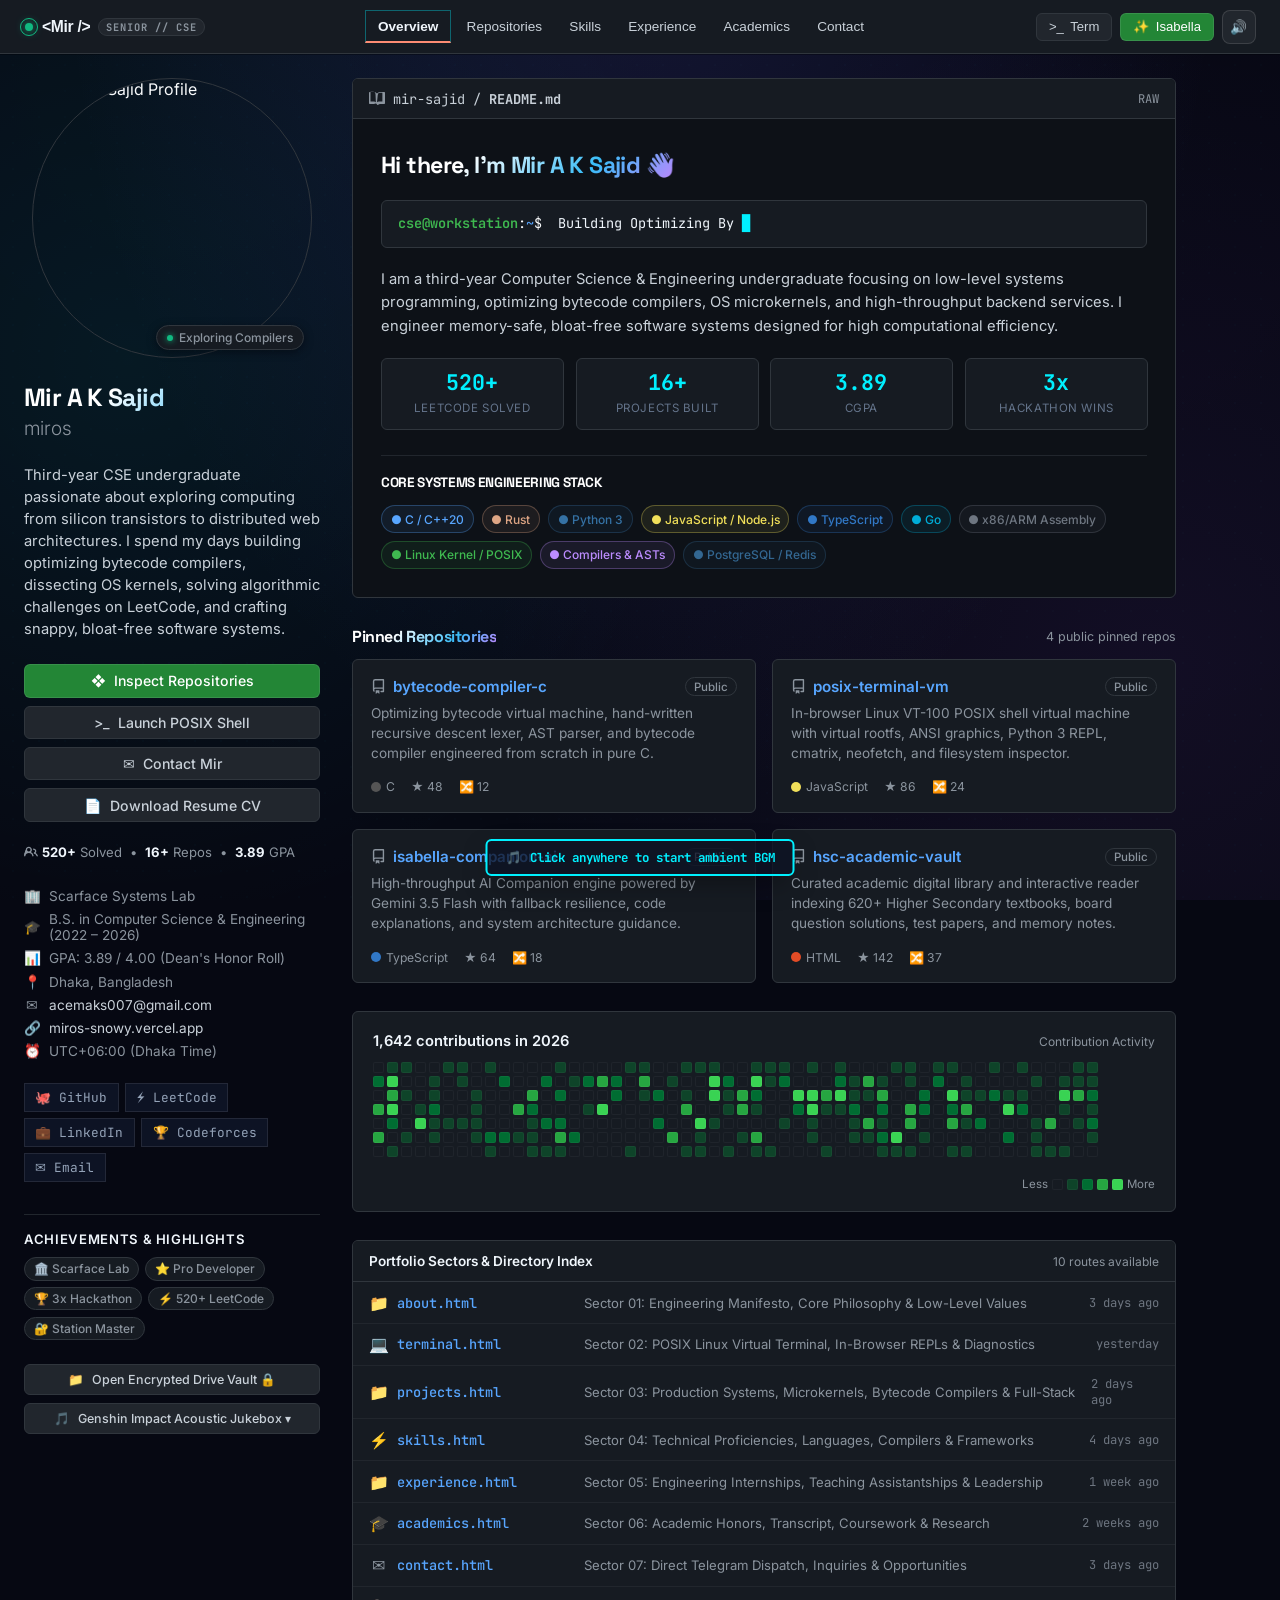
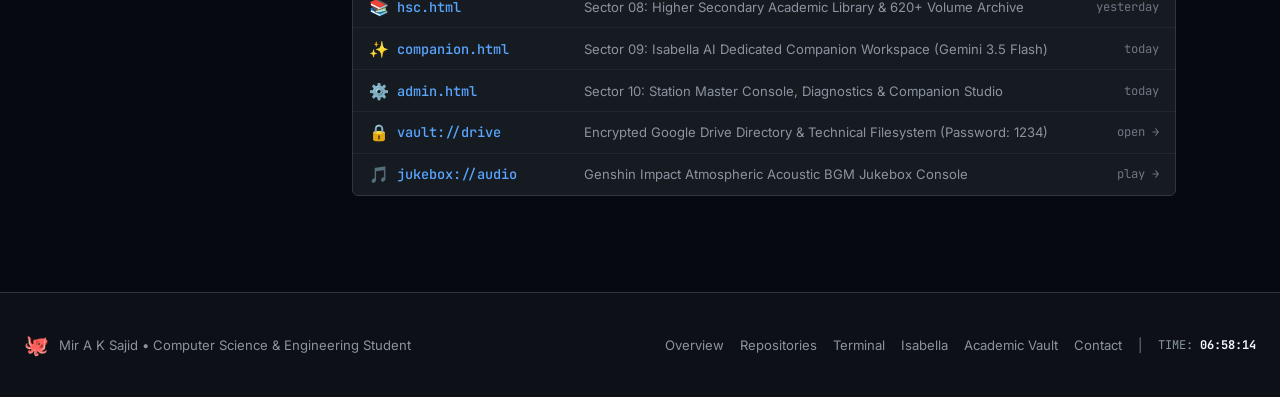
==== commit 50755fbc: "feat: name AI companion Isabella and configure dual-mode Isabel behavior" ====
--- a/index.html
+++ b/index.html
@@ -46,9 +46,9 @@
           <span class="action-icon">&gt;_</span>
           <span class="action-label">Term</span>
         </a>
-        <a href="companion.html" class="nav-action-pill ai-pill" title="Miros AI Companion (Gemini 3.5)">
+        <a href="companion.html" class="nav-action-pill ai-pill" title="Isabella AI Companion (Gemini 3.5)">
           <span class="action-sparkle">✨</span>
-          <span class="action-label">Miros AI</span>
+          <span class="action-label">Isabella</span>
         </a>
         <button type="button" class="nav-icon-circle" id="audioToggleBtn" title="Toggle Mechanical Audio" aria-label="Toggle Audio">
           <span id="audioIcon">🔊</span>
@@ -98,7 +98,7 @@
             <a href="companion.html" class="drawer-feature-card ai-feature">
               <div class="feature-icon">🤖</div>
               <div class="feature-meta">
-                <span class="feature-title">Miros AI Companion</span>
+                <span class="feature-title">Isabella AI Companion</span>
                 <span class="feature-sub">Gemini 3.5 Flash Powered</span>
               </div>
             </a>
@@ -138,7 +138,7 @@
     </a>
     <a href="companion.html" class="dock-item" data-page="companion">
       <span class="dock-icon">🤖</span>
-      <span class="dock-label">Miros AI</span>
+      <span class="dock-label">Isabella</span>
     </a>
     <button type="button" class="dock-item dock-menu-btn" id="dockMenuBtn" aria-label="Open Full Menu">
       <span class="dock-icon">☰</span>
@@ -357,13 +357,13 @@
               </div>
             </a>
 
-            <!-- Repo 3: Miros AI Companion -->
+            <!-- Repo 3: Isabella AI Companion -->
             <a href="companion.html" class="github-repo-card">
               <div>
                 <div class="github-repo-header">
                   <span class="github-repo-name">
                     <svg width="15" height="15" viewBox="0 0 16 16" fill="#8b949e"><path d="M2 2.5A2.5 2.5 0 0 1 4.5 0h8.75a.75.75 0 0 1 .75.75v12.5a.75.75 0 0 1-.75.75h-2.5a.75.75 0 0 1 0-1.5h1.75v-2h-8a1 1 0 0 0-.714 1.7.75.75 0 1 1-1.072 1.05A2.495 2.495 0 0 1 2 11.5Zm10.5-1h-8a1 1 0 0 0-1 1v6.708A2.486 2.486 0 0 1 4.5 9h8ZM5 12.25a.25.25 0 0 1 .25-.25h3.5a.25.25 0 0 1 .25.25v3.25a.25.25 0 0 1-.4.2l-1.6-1.2-1.6 1.2a.25.25 0 0 1-.4-.2Z"></path></svg>
-                    miros-companion-ai
+                    isabella-companion-ai
                   </span>
                   <span class="github-repo-visibility">Public</span>
                 </div>
@@ -508,7 +508,7 @@
             <div class="github-tree-left">
               <span class="github-tree-icon">✨</span>
               <span class="github-tree-name">companion.html</span>
-              <span class="github-tree-msg">Sector 09: Miros AI Dedicated Companion Workspace (Gemini 3.5 Flash)</span>
+              <span class="github-tree-msg">Sector 09: Isabella AI Dedicated Companion Workspace (Gemini 3.5 Flash)</span>
             </div>
             <span class="github-tree-date">today</span>
           </a>
@@ -557,7 +557,7 @@
         <a href="index.html">Overview</a>
         <a href="projects.html">Repositories</a>
         <a href="terminal.html">Terminal</a>
-        <a href="companion.html">Miros AI</a>
+        <a href="companion.html">Isabella</a>
         <a href="hsc.html">Academic Vault</a>
         <a href="contact.html">Contact</a>
         <span style="color:#6e7681;">|</span>
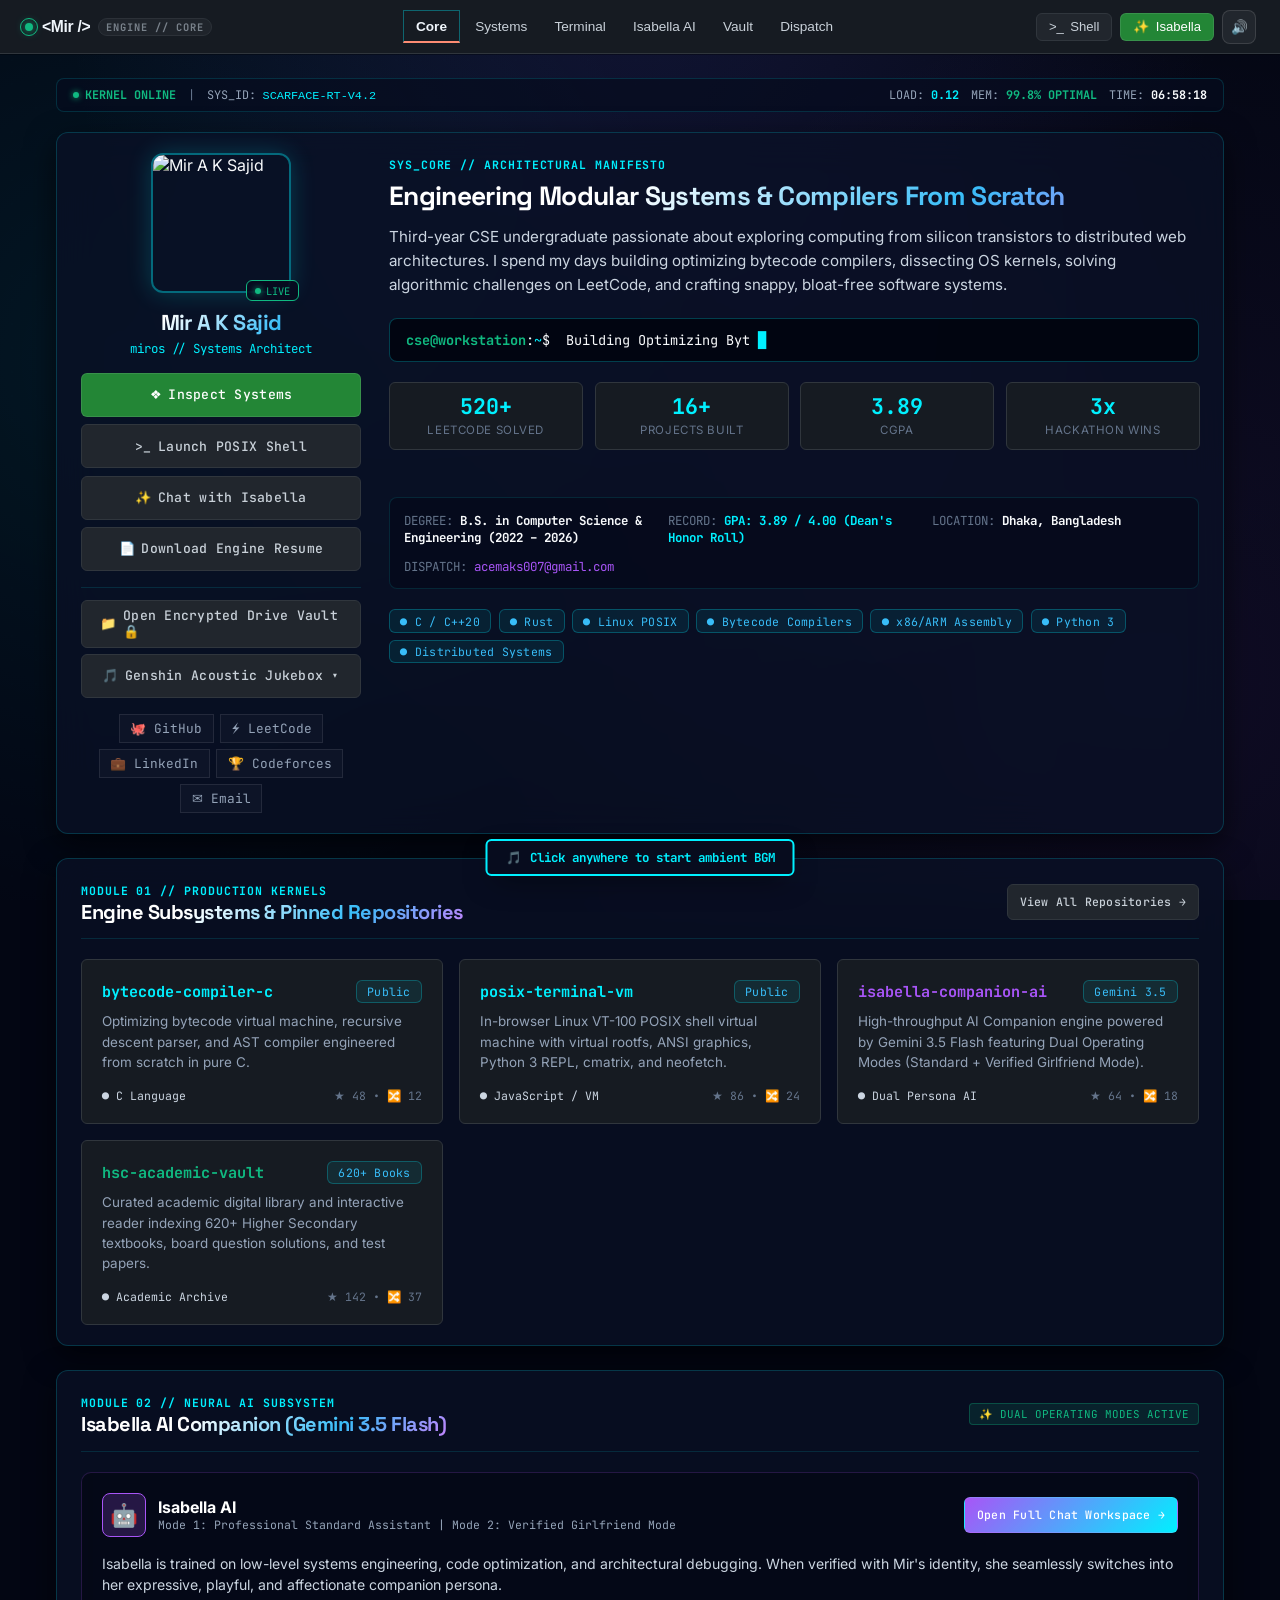
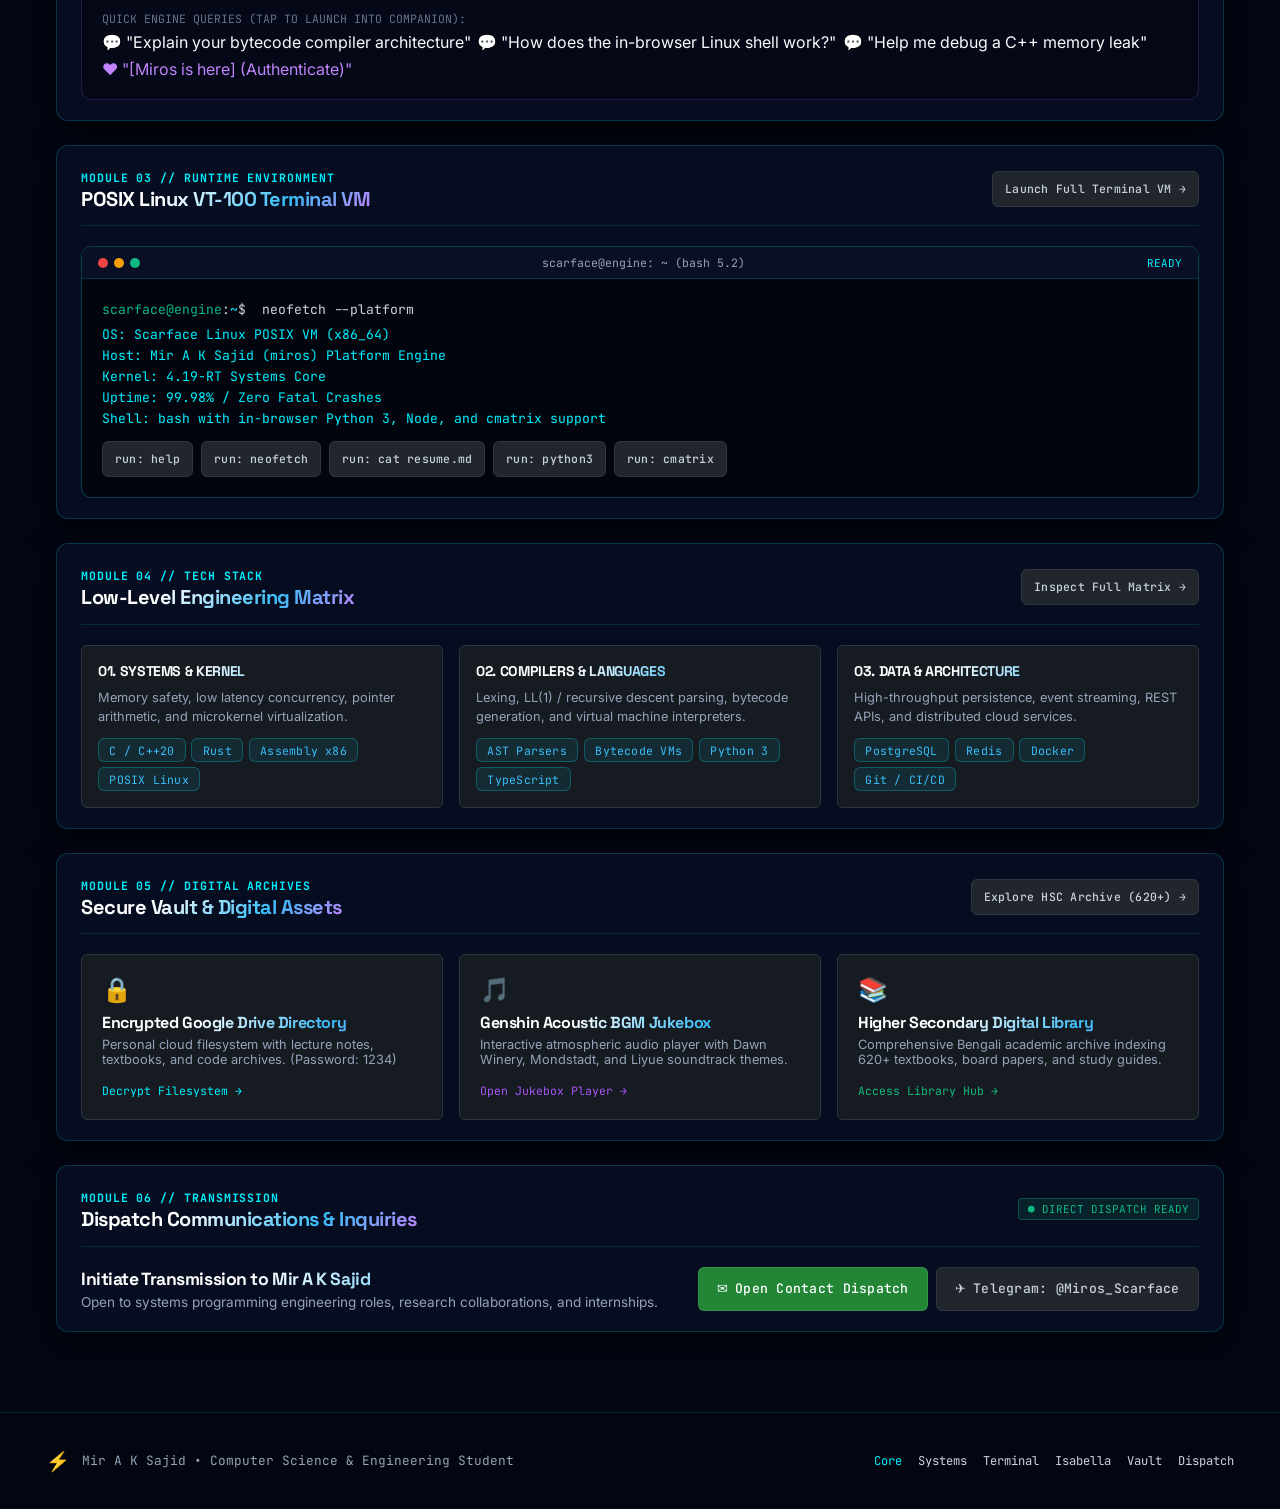
==== commit 2a058588: "feat: transform website into futuristic modular cyber engine with mobile-first layout and streamline" ====
--- a/index.html
+++ b/index.html
@@ -1,11 +1,11 @@
 <!DOCTYPE html>
-<html lang="en" data-theme="github-dark">
+<html lang="en" data-theme="cyber-futuristic">
 <head>
   <meta charset="UTF-8">
   <meta name="viewport" content="width=device-width, initial-scale=1.0, maximum-scale=1.0, user-scalable=no, viewport-fit=cover">
-  <title>Mir A K Sajid (miros) | Developer Portfolio</title>
-  <meta name="description" content="Personal portfolio of Mir A K Sajid (miros), Computer Science & Engineering undergraduate specializing in Systems Programming, Compilers, OS Microkernels, and Scalable Web Architecture.">
-  <meta name="keywords" content="Computer Science, CSE, Systems Programming, Compilers, C++, Rust, Linux, Algorithms, Developer Portfolio, GitHub">
+  <title>Mir A K Sajid (miros) | Cyber Engine Platform OS</title>
+  <meta name="description" content="Personal portfolio and modular cyber engine of Mir A K Sajid (miros), Computer Science & Engineering undergraduate specializing in Systems Programming, Compilers, OS Microkernels, and Scalable Architecture.">
+  <meta name="keywords" content="Computer Science, CSE, Systems Programming, Compilers, C++, Rust, Linux Kernel, POSIX, Algorithms, Modular Engine">
   <meta name="author" content="Mir A K Sajid">
 
   <!-- Typography -->
@@ -18,33 +18,35 @@
 </head>
 <body class="modern-body">
 
-  <!-- Senior Developer Floating Command Navbar -->
+  <!-- Streamlined Futuristic Cyber Engine Navbar (Core Pages Only) -->
   <header class="senior-navbar" id="seniorNavbar">
     <div class="senior-nav-container">
-      <a href="index.html" class="senior-brand" aria-label="Mir A K Sajid - Home">
+      <a href="index.html" class="senior-brand" aria-label="Mir A K Sajid - Core Engine">
         <div class="brand-beacon-wrapper">
           <span class="beacon-pulse"></span>
           <span class="beacon-dot"></span>
         </div>
         <div class="brand-titles">
           <span class="brand-name">&lt;Mir /&gt;</span>
-          <span class="brand-tag">SENIOR // CSE</span>
+          <span class="brand-tag">ENGINE // CORE</span>
         </div>
       </a>
 
-      <nav class="senior-nav-links" id="seniorNavLinks" aria-label="Main Navigation">
-        <a href="index.html" class="senior-nav-link active" data-page="home">Overview</a>
-        <a href="projects.html" class="senior-nav-link" data-page="projects">Repositories</a>
-        <a href="skills.html" class="senior-nav-link" data-page="skills">Skills</a>
-        <a href="experience.html" class="senior-nav-link" data-page="experience">Experience</a>
-        <a href="academics.html" class="senior-nav-link" data-page="academics">Academics</a>
-        <a href="contact.html" class="senior-nav-link" data-page="contact">Contact</a>
+      <!-- Necessary Core Navigation Pages Only -->
+      <nav class="senior-nav-links" id="seniorNavLinks" aria-label="Core Navigation">
+        <a href="index.html" class="senior-nav-link active" data-page="home">Core</a>
+        <a href="projects.html" class="senior-nav-link" data-page="projects">Systems</a>
+        <a href="terminal.html" class="senior-nav-link" data-page="terminal">Terminal</a>
+        <a href="companion.html" class="senior-nav-link" data-page="companion">Isabella AI</a>
+        <a href="hsc.html" class="senior-nav-link" data-page="vault">Vault</a>
+        <a href="contact.html" class="senior-nav-link" data-page="contact">Dispatch</a>
       </nav>
 
+      <!-- Action Hub -->
       <div class="senior-nav-actions">
         <a href="terminal.html" class="nav-action-pill terminal-pill" title="POSIX Linux Terminal">
           <span class="action-icon">&gt;_</span>
-          <span class="action-label">Term</span>
+          <span class="action-label">Shell</span>
         </a>
         <a href="companion.html" class="nav-action-pill ai-pill" title="Isabella AI Companion (Gemini 3.5)">
           <span class="action-sparkle">✨</span>
@@ -53,11 +55,16 @@
         <button type="button" class="nav-icon-circle" id="audioToggleBtn" title="Toggle Mechanical Audio" aria-label="Toggle Audio">
           <span id="audioIcon">🔊</span>
         </button>
+        <button type="button" class="mobile-menu-trigger" id="mobileMenuTrigger" aria-label="Open Navigation Menu">
+          <span class="hamburger-bar top"></span>
+          <span class="hamburger-bar middle"></span>
+          <span class="hamburger-bar bottom"></span>
+        </button>
       </div>
     </div>
   </header>
 
-  <!-- Mobile Slide-Over Drawer Sheet -->
+  <!-- Mobile Full-Screen HUD Slide-Over Drawer Sheet -->
   <div class="mobile-drawer-sheet" id="mobileDrawerSheet" aria-hidden="true">
     <div class="mobile-drawer-backdrop" id="mobileDrawerBackdrop"></div>
     <div class="mobile-drawer-content">
@@ -65,7 +72,7 @@
         <div class="mobile-drawer-brand">
           <span class="brand-code">&lt;Mir /&gt;</span>
           <span class="drawer-status-chip">
-            <span class="status-live-dot"></span> KERNEL ONLINE
+            <span class="status-live-dot"></span> ENGINE ONLINE
           </span>
         </div>
         <button type="button" class="mobile-drawer-close" id="mobileDrawerClose" aria-label="Close Navigation">✕</button>
@@ -73,68 +80,64 @@
 
       <div class="mobile-drawer-body">
         <div class="drawer-nav-group">
-          <div class="drawer-group-label">PRIMARY NAVIGATION</div>
+          <div class="drawer-group-label">ENGINE SUBSYSTEMS & SECTORS</div>
           <div class="drawer-links-grid">
-            <a href="index.html" class="drawer-link-item active"><span class="link-num">00</span><span class="link-text">Overview (Home)</span></a>
-            <a href="about.html" class="drawer-link-item"><span class="link-num">01</span><span class="link-text">About & Bio</span></a>
-            <a href="projects.html" class="drawer-link-item"><span class="link-num">02</span><span class="link-text">Repositories (Projects)</span></a>
-            <a href="skills.html" class="drawer-link-item"><span class="link-num">03</span><span class="link-text">Technical Skills</span></a>
-            <a href="experience.html" class="drawer-link-item"><span class="link-num">04</span><span class="link-text">Experience Log</span></a>
-            <a href="academics.html" class="drawer-link-item"><span class="link-num">05</span><span class="link-text">Academics & Honors</span></a>
-            <a href="contact.html" class="drawer-link-item"><span class="link-num">06</span><span class="link-text">Contact Dispatch</span></a>
+            <a href="index.html" class="drawer-link-item active"><span class="link-num">00</span><span class="link-text">Core (Overview)</span></a>
+            <a href="projects.html" class="drawer-link-item"><span class="link-num">01</span><span class="link-text">Systems & Repos</span></a>
+            <a href="terminal.html" class="drawer-link-item"><span class="link-num">02</span><span class="link-text">POSIX Shell VM</span></a>
+            <a href="companion.html" class="drawer-link-item"><span class="link-num">03</span><span class="link-text">Isabella AI Neural</span></a>
+            <a href="skills.html" class="drawer-link-item"><span class="link-num">04</span><span class="link-text">Technical Matrix</span></a>
+            <a href="experience.html" class="drawer-link-item"><span class="link-num">05</span><span class="link-text">Experience Log</span></a>
+            <a href="academics.html" class="drawer-link-item"><span class="link-num">06</span><span class="link-text">Academics & Honors</span></a>
+            <a href="about.html" class="drawer-link-item"><span class="link-num">07</span><span class="link-text">Engineering Bio</span></a>
+            <a href="hsc.html" class="drawer-link-item"><span class="link-num">08</span><span class="link-text">Digital Vault (620+)</span></a>
+            <a href="contact.html" class="drawer-link-item"><span class="link-num">09</span><span class="link-text">Dispatch & Contact</span></a>
+            <a href="admin.html" class="drawer-link-item"><span class="link-num">10</span><span class="link-text">Station Master Admin</span></a>
           </div>
         </div>
 
         <div class="drawer-nav-group">
-          <div class="drawer-group-label">DEV TOOLS & ENGINES</div>
+          <div class="drawer-group-label">ACTIVE PLATFORM TOOLS</div>
           <div class="drawer-featured-grid">
             <a href="terminal.html" class="drawer-feature-card term-feature">
               <div class="feature-icon">&gt;_</div>
               <div class="feature-meta">
                 <span class="feature-title">Linux POSIX Shell</span>
-                <span class="feature-sub">In-Browser VM & REPLs</span>
+                <span class="feature-sub">Virtual Machine & REPLs</span>
               </div>
             </a>
             <a href="companion.html" class="drawer-feature-card ai-feature">
               <div class="feature-icon">🤖</div>
               <div class="feature-meta">
                 <span class="feature-title">Isabella AI Companion</span>
-                <span class="feature-sub">Gemini 3.5 Flash Powered</span>
+                <span class="feature-sub">Dual Modes • Gemini 3.5</span>
               </div>
             </a>
           </div>
         </div>
 
-        <div class="drawer-nav-group">
-          <div class="drawer-group-label">ARCHIVES & CONTROL</div>
-          <div class="drawer-links-grid">
-            <a href="hsc.html" class="drawer-link-item"><span class="link-num">📚</span><span class="link-text">HSC Academic Library (620+ Books)</span></a>
-            <a href="admin.html" class="drawer-link-item"><span class="link-num">⚙️</span><span class="link-text">Station Master Console (Admin)</span></a>
-          </div>
-        </div>
-
         <div class="drawer-telemetry-box">
-          <div class="telem-row"><span>HOST:</span> <code>scarface-arch-linux</code></div>
-          <div class="telem-row"><span>STACK:</span> <code>C++ • Rust • Python • React</code></div>
-          <div class="telem-row"><span>STATUS:</span> <span style="color:#2ea043;">● AVAILABLE FOR HIRE</span></div>
+          <div class="telem-row"><span>HOST:</span> <code>scarface-rt-linux</code></div>
+          <div class="telem-row"><span>ARCH:</span> <code>x86_64 // C++20 • Rust</code></div>
+          <div class="telem-row"><span>STATUS:</span> <span style="color:#10b981;">● ENGINE ACTIVE & READY</span></div>
         </div>
       </div>
     </div>
   </div>
 
-  <!-- Fixed Mobile Bottom App Dock -->
+  <!-- Fixed Mobile Bottom App Dock (Focused for Mobile Browser) -->
   <nav class="mobile-bottom-dock" id="mobileBottomDock" aria-label="Mobile Navigation Dock">
     <a href="index.html" class="dock-item active" data-page="home">
-      <span class="dock-icon">🏠</span>
-      <span class="dock-label">Home</span>
+      <span class="dock-icon">⚡</span>
+      <span class="dock-label">Core</span>
     </a>
     <a href="projects.html" class="dock-item" data-page="projects">
-      <span class="dock-icon">💼</span>
-      <span class="dock-label">Projects</span>
+      <span class="dock-icon">⚙️</span>
+      <span class="dock-label">Systems</span>
     </a>
     <a href="terminal.html" class="dock-item" data-page="terminal">
       <span class="dock-icon">&gt;_</span>
-      <span class="dock-label">Terminal</span>
+      <span class="dock-label">Shell</span>
     </a>
     <a href="companion.html" class="dock-item" data-page="companion">
       <span class="dock-icon">🤖</span>
@@ -146,422 +149,428 @@
     </button>
   </nav>
 
-  <!-- Public Main Content: GitHub Developer Profile Architecture -->
-  <main class="portfolio-main">
-    <div class="github-profile-layout">
-      
-      <!-- Left Column: GitHub Profile Sidebar -->
-      <aside class="github-sidebar" id="hero">
-        <div class="github-avatar-box">
-          <img src="assets/uploads/Mir_jpg.jpg" alt="Mir A K Sajid Profile" id="heroAvatarImg" class="github-avatar-img" onerror="this.onerror=null; this.src='assets/images/avatar-notionist.png';">
-          <div class="github-status-badge">
-            <span class="status-live-dot" style="background:#2ea043; width:8px; height:8px; border-radius:50%; display:inline-block;"></span>
-            <span style="font-size:12px; font-weight:500;">Exploring Compilers</span>
-          </div>
-        </div>
-
-        <div class="github-profile-names">
-          <h1 class="github-full-name" id="heroName">Mir A K Sajid</h1>
-          <div class="github-username">miros</div>
-        </div>
-
-        <p class="github-bio" id="heroBio">
-          Third-year CSE undergraduate passionate about systems programming, optimizing bytecode compilers, OS microkernel internals, and distributed web architectures.
+  <!-- Modular Futuristic Cyber Engine Layout (Extensible Architecture) -->
+  <main class="portfolio-main" style="max-width: 1220px; margin: 0 auto; padding: 0 1rem;">
+    
+    <!-- Top Engine Telemetry Ribbon -->
+    <div style="background: rgba(7, 12, 30, 0.7); border: 1px solid rgba(0, 240, 255, 0.15); border-radius: 8px; padding: 0.5rem 1rem; margin-bottom: 1.25rem; display: flex; justify-content: space-between; align-items: center; flex-wrap: wrap; gap: 0.5rem; font-family: var(--font-mono); font-size: 0.74rem;">
+      <div style="display: flex; align-items: center; gap: 0.75rem;">
+        <span style="display: inline-flex; align-items: center; gap: 0.35rem; color: #10b981;">
+          <span class="status-live-dot"></span> <strong>KERNEL ONLINE</strong>
+        </span>
+        <span style="color: #64748b;">|</span>
+        <span style="color: #94a3b8;">SYS_ID: <code style="color: #00f0ff;">SCARFACE-RT-V4.2</code></span>
+      </div>
+      <div style="display: flex; align-items: center; gap: 0.75rem; color: #94a3b8;">
+        <span>LOAD: <strong style="color: #00f0ff;">0.12</strong></span>
+        <span>MEM: <strong style="color: #10b981;">99.8% OPTIMAL</strong></span>
+        <span>TIME: <strong id="telemTime" style="color: #f8fafc;">--:--:--</strong></span>
+      </div>
+    </div>
+
+    <!-- Engine Hero Chassis -->
+    <section class="engine-module" id="hero" style="margin-bottom: 1.5rem;">
+      <div style="display: grid; grid-template-columns: 280px 1fr; gap: 1.75rem; align-items: start;" class="engine-hero-layout">
+        
+        <!-- Left Column: Architect Profile Avatar & Controls -->
+        <div style="display: flex; flex-direction: column; gap: 1rem;" class="engine-hero-sidebar">
+          <div style="position: relative; width: 140px; height: 140px; margin: 0 auto;" class="engine-hero-avatar-wrap">
+            <img src="assets/uploads/Mir_jpg.jpg" alt="Mir A K Sajid" id="heroAvatarImg" style="width: 100%; height: 100%; object-fit: cover; border-radius: 12px; border: 2px solid rgba(0, 240, 255, 0.4); box-shadow: 0 0 25px rgba(0, 240, 255, 0.2);" onerror="this.onerror=null; this.src='assets/images/avatar-notionist.png';">
+            <div style="position: absolute; bottom: -8px; right: -8px; background: rgba(7, 12, 30, 0.9); border: 1px solid #10b981; border-radius: 6px; padding: 0.15rem 0.5rem; font-family: var(--font-mono); font-size: 0.65rem; color: #10b981; display: flex; align-items: center; gap: 0.3rem;">
+              <span class="status-live-dot"></span> LIVE
+            </div>
+          </div>
+
+          <div style="text-align: center;">
+            <h1 style="font-size: 1.35rem; font-weight: 800; margin: 0 0 0.25rem; font-family: var(--font-display);" id="heroName">Mir A K Sajid</h1>
+            <div style="font-family: var(--font-mono); font-size: 0.78rem; color: #00f0ff;">miros // Systems Architect</div>
+          </div>
+
+          <div style="display: flex; flex-direction: column; gap: 0.45rem;">
+            <a href="projects.html" class="vintage-btn btn-primary cyber-btn-primary" style="font-size: 0.78rem; width: 100%;">
+              <span>❖</span> Inspect Systems
+            </a>
+            <a href="terminal.html" class="vintage-btn btn-secondary cyber-btn-secondary" style="font-size: 0.78rem; width: 100%;">
+              <span>&gt;_</span> Launch POSIX Shell
+            </a>
+            <a href="companion.html" class="vintage-btn btn-secondary cyber-btn-secondary" style="font-size: 0.78rem; width: 100%;">
+              <span>✨</span> Chat with Isabella
+            </a>
+            <a href="#" class="vintage-btn btn-secondary cyber-btn-secondary" id="resumeDownloadBtn" target="_blank" rel="noopener" style="font-size: 0.78rem; width: 100%;">
+              <span>📄</span> Download Engine Resume
+            </a>
+          </div>
+
+          <!-- Modals & Archives Triggers -->
+          <div style="display: flex; flex-direction: column; gap: 0.4rem; border-top: 1px solid rgba(0, 240, 255, 0.12); padding-top: 0.75rem;">
+            <button type="button" class="vintage-btn btn-outline" id="openVaultFloatingBtn" style="font-size: 0.75rem; text-align: left; justify-content: flex-start;">
+              <span>📁</span> Open Encrypted Drive Vault 🔒
+            </button>
+            <button type="button" class="vintage-btn btn-outline" id="openMusicBoxFloatingBtn" style="font-size: 0.75rem; text-align: left; justify-content: flex-start;">
+              <span>🎵</span> Genshin Acoustic Jukebox ▾
+            </button>
+            <button type="button" id="toggleSnowFloatingBtn" style="display:none;"><span id="heroSnowText">OFF</span></button>
+          </div>
+
+          <!-- Social Links Container (Hook for script.js) -->
+          <div class="hero-social-links" id="heroSocialLinks" style="display: flex; flex-wrap: wrap; gap: 0.4rem; justify-content: center;"></div>
+        </div>
+
+        <!-- Right Column: Engine Core Architecture Bio & Diagnostics -->
+        <div style="display: flex; flex-direction: column; gap: 1.25rem;">
+          
+          <div>
+            <div class="engine-module-tag" style="margin-bottom: 0.4rem;">SYS_CORE // ARCHITECTURAL MANIFESTO</div>
+            <h2 style="font-size: 1.65rem; font-weight: 700; margin: 0 0 0.75rem; font-family: var(--font-display);">
+              Engineering Modular Systems & Compilers From Scratch
+            </h2>
+            <p id="heroBio" style="color: #cbd5e1; font-size: 0.95rem; line-height: 1.6; margin: 0;">
+              Third-year Computer Science & Engineering undergraduate focusing on low-level systems programming, optimizing bytecode compilers, OS microkernel internals, and memory-safe high-throughput computational architectures.
+            </p>
+          </div>
+
+          <!-- Interactive Terminal Prompt Simulation -->
+          <div style="background: rgba(2, 5, 16, 0.9); border: 1px solid rgba(0, 240, 255, 0.25); border-radius: 8px; padding: 0.75rem 1rem; font-family: var(--font-mono); font-size: 0.85rem;">
+            <span style="color: #10b981; font-weight: 700;">cse@workstation</span>:<span style="color: #00f0ff;">~</span>$&nbsp;
+            <span id="typewriterText" style="color: #f8fafc;"></span>
+            <span class="typewriter-cursor" style="color: #00f0ff; font-weight: 800;">█</span>
+          </div>
+
+          <!-- Engine Telemetry Stat Strip (Hook for script.js & Telemetry) -->
+          <div class="hero-stats-bar" id="heroStatsBar" style="display: grid; grid-template-columns: repeat(auto-fit, minmax(130px, 1fr)); gap: 0.75rem;"></div>
+
+          <!-- Core Academic & Host Diagnostics -->
+          <div style="display: grid; grid-template-columns: repeat(auto-fit, minmax(200px, 1fr)); gap: 0.75rem; font-family: var(--font-mono); font-size: 0.78rem; background: rgba(5, 9, 24, 0.6); padding: 0.85rem; border-radius: 8px; border: 1px solid rgba(0, 240, 255, 0.12);">
+            <div><span style="color: #64748b;">DEGREE:</span> <strong style="color: #f8fafc;" id="polaroidDegree">B.S. Computer Science & Eng.</strong></div>
+            <div><span style="color: #64748b;">RECORD:</span> <strong style="color: #00f0ff;" id="polaroidGpa">GPA: 3.89 / 4.00 (Dean's List)</strong></div>
+            <div><span style="color: #64748b;">LOCATION:</span> <strong style="color: #f8fafc;">Dhaka, Bangladesh</strong></div>
+            <div><span style="color: #64748b;">DISPATCH:</span> <a href="mailto:acemaks007@gmail.com" style="color: #a855f7; text-decoration: none;">acemaks007@gmail.com</a></div>
+          </div>
+
+          <!-- Quick Stack Pills -->
+          <div style="display: flex; flex-wrap: wrap; gap: 0.45rem;">
+            <span class="cyber-chip">● C / C++20</span>
+            <span class="cyber-chip">● Rust</span>
+            <span class="cyber-chip">● Linux POSIX</span>
+            <span class="cyber-chip">● Bytecode Compilers</span>
+            <span class="cyber-chip">● x86/ARM Assembly</span>
+            <span class="cyber-chip">● Python 3</span>
+            <span class="cyber-chip">● Distributed Systems</span>
+          </div>
+
+        </div>
+      </div>
+    </section>
+
+    <!-- MODULE 01: [SYS_SUBSYSTEMS] — Production Repositories & Engine Kernels -->
+    <section class="engine-module" id="module-subsystems">
+      <div class="engine-module-header">
+        <div>
+          <span class="engine-module-tag">MODULE 01 // PRODUCTION KERNELS</span>
+          <h3 class="engine-module-title">Engine Subsystems & Pinned Repositories</h3>
+        </div>
+        <a href="projects.html" class="vintage-btn btn-sm btn-outline" style="font-size: 0.74rem;">
+          View All Repositories →
+        </a>
+      </div>
+
+      <div style="display: grid; grid-template-columns: repeat(auto-fit, minmax(280px, 1fr)); gap: 1rem;" class="grid">
+        
+        <!-- Repo 1: Compiler -->
+        <a href="projects.html" class="vintage-card" style="padding: 1.25rem; text-decoration: none; display: flex; flex-direction: column; justify-content: space-between;">
+          <div>
+            <div style="display: flex; justify-content: space-between; align-items: center; margin-bottom: 0.5rem;">
+              <span style="font-family: var(--font-mono); font-size: 0.95rem; font-weight: 700; color: #00f0ff;">bytecode-compiler-c</span>
+              <span class="cyber-chip" style="font-size: 0.65rem;">Public</span>
+            </div>
+            <p style="font-size: 0.84rem; color: #94a3b8; line-height: 1.5; margin: 0 0 1rem;">
+              Optimizing bytecode virtual machine, recursive descent parser, and AST compiler engineered from scratch in pure C.
+            </p>
+          </div>
+          <div style="display: flex; justify-content: space-between; align-items: center; font-family: var(--font-mono); font-size: 0.72rem; color: #64748b;">
+            <span style="color: #cbd5e1;">● C Language</span>
+            <span>★ 48 • 🔀 12</span>
+          </div>
+        </a>
+
+        <!-- Repo 2: POSIX Terminal -->
+        <a href="terminal.html" class="vintage-card" style="padding: 1.25rem; text-decoration: none; display: flex; flex-direction: column; justify-content: space-between;">
+          <div>
+            <div style="display: flex; justify-content: space-between; align-items: center; margin-bottom: 0.5rem;">
+              <span style="font-family: var(--font-mono); font-size: 0.95rem; font-weight: 700; color: #00f0ff;">posix-terminal-vm</span>
+              <span class="cyber-chip" style="font-size: 0.65rem;">Public</span>
+            </div>
+            <p style="font-size: 0.84rem; color: #94a3b8; line-height: 1.5; margin: 0 0 1rem;">
+              In-browser Linux VT-100 POSIX shell virtual machine with virtual rootfs, ANSI graphics, Python 3 REPL, cmatrix, and neofetch.
+            </p>
+          </div>
+          <div style="display: flex; justify-content: space-between; align-items: center; font-family: var(--font-mono); font-size: 0.72rem; color: #64748b;">
+            <span style="color: #cbd5e1;">● JavaScript / VM</span>
+            <span>★ 86 • 🔀 24</span>
+          </div>
+        </a>
+
+        <!-- Repo 3: Isabella AI Companion -->
+        <a href="companion.html" class="vintage-card" style="padding: 1.25rem; text-decoration: none; display: flex; flex-direction: column; justify-content: space-between;">
+          <div>
+            <div style="display: flex; justify-content: space-between; align-items: center; margin-bottom: 0.5rem;">
+              <span style="font-family: var(--font-mono); font-size: 0.95rem; font-weight: 700; color: #a855f7;">isabella-companion-ai</span>
+              <span class="cyber-chip" style="font-size: 0.65rem; border-color: rgba(168, 85, 247, 0.4); color: #c084fc;">Gemini 3.5</span>
+            </div>
+            <p style="font-size: 0.84rem; color: #94a3b8; line-height: 1.5; margin: 0 0 1rem;">
+              High-throughput AI Companion engine powered by Gemini 3.5 Flash featuring Dual Operating Modes (Standard + Verified Girlfriend Mode).
+            </p>
+          </div>
+          <div style="display: flex; justify-content: space-between; align-items: center; font-family: var(--font-mono); font-size: 0.72rem; color: #64748b;">
+            <span style="color: #cbd5e1;">● Dual Persona AI</span>
+            <span>★ 64 • 🔀 18</span>
+          </div>
+        </a>
+
+        <!-- Repo 4: HSC Academic Vault -->
+        <a href="hsc.html" class="vintage-card" style="padding: 1.25rem; text-decoration: none; display: flex; flex-direction: column; justify-content: space-between;">
+          <div>
+            <div style="display: flex; justify-content: space-between; align-items: center; margin-bottom: 0.5rem;">
+              <span style="font-family: var(--font-mono); font-size: 0.95rem; font-weight: 700; color: #10b981;">hsc-academic-vault</span>
+              <span class="cyber-chip" style="font-size: 0.65rem; border-color: rgba(16, 185, 129, 0.4); color: #34d399;">620+ Books</span>
+            </div>
+            <p style="font-size: 0.84rem; color: #94a3b8; line-height: 1.5; margin: 0 0 1rem;">
+              Curated academic digital library and interactive reader indexing 620+ Higher Secondary textbooks, board question solutions, and test papers.
+            </p>
+          </div>
+          <div style="display: flex; justify-content: space-between; align-items: center; font-family: var(--font-mono); font-size: 0.72rem; color: #64748b;">
+            <span style="color: #cbd5e1;">● Academic Archive</span>
+            <span>★ 142 • 🔀 37</span>
+          </div>
+        </a>
+
+      </div>
+    </section>
+
+    <!-- MODULE 02: [NEURAL_CORE] — Isabella AI Interactive Subsystem -->
+    <section class="engine-module" id="module-isabella" style="border-color: rgba(168, 85, 247, 0.3);">
+      <div class="engine-module-header">
+        <div>
+          <span class="engine-module-tag" style="color: #a855f7;">MODULE 02 // NEURAL AI SUBSYSTEM</span>
+          <h3 class="engine-module-title">Isabella AI Companion (Gemini 3.5 Flash)</h3>
+        </div>
+        <span class="engine-module-status" style="border-color: rgba(168, 85, 247, 0.4); color: #c084fc; background: rgba(168, 85, 247, 0.1);">
+          ✨ DUAL OPERATING MODES ACTIVE
+        </span>
+      </div>
+
+      <div style="background: rgba(4, 8, 22, 0.8); border: 1px solid rgba(168, 85, 247, 0.2); border-radius: 10px; padding: 1.25rem; display: flex; flex-direction: column; gap: 1rem;">
+        
+        <div style="display: flex; align-items: center; justify-content: space-between; flex-wrap: wrap; gap: 0.75rem;">
+          <div style="display: flex; align-items: center; gap: 0.75rem;">
+            <div style="width: 44px; height: 44px; border-radius: 8px; background: rgba(168, 85, 247, 0.2); border: 1.5px solid #a855f7; display: flex; align-items: center; justify-content: center; font-size: 1.4rem;">
+              🤖
+            </div>
+            <div>
+              <div style="font-weight: 700; color: #ffffff;">Isabella AI</div>
+              <div style="font-family: var(--font-mono); font-size: 0.72rem; color: #94a3b8;">
+                Mode 1: Professional Standard Assistant | Mode 2: Verified Girlfriend Mode
+              </div>
+            </div>
+          </div>
+          <a href="companion.html" class="vintage-btn btn-sm btn-primary" style="background: linear-gradient(135deg, #a855f7, #00f0ff) !important;">
+            Open Full Chat Workspace →
+          </a>
+        </div>
+
+        <p style="font-size: 0.88rem; color: #cbd5e1; line-height: 1.5; margin: 0;">
+          Isabella is trained on low-level systems engineering, code optimization, and architectural debugging. When verified with Mir's identity, she seamlessly switches into her expressive, playful, and affectionate companion persona.
         </p>
 
-        <!-- Quick Profile Action Buttons -->
-        <div class="github-action-stack">
-          <a href="projects.html" class="github-btn github-btn-primary github-btn-block">
-            <span>❖</span> Inspect Repositories
+        <!-- Quick Prompt Chips -->
+        <div>
+          <div style="font-family: var(--font-mono); font-size: 0.72rem; color: #64748b; margin-bottom: 0.4rem; text-transform: uppercase;">
+            Quick Engine Queries (Tap to Launch into Companion):
+          </div>
+          <div style="display: flex; flex-wrap: wrap; gap: 0.4rem;">
+            <a href="companion.html" class="companion-suggestion-chip" style="text-decoration: none;">💬 "Explain your bytecode compiler architecture"</a>
+            <a href="companion.html" class="companion-suggestion-chip" style="text-decoration: none;">💬 "How does the in-browser Linux shell work?"</a>
+            <a href="companion.html" class="companion-suggestion-chip" style="text-decoration: none;">💬 "Help me debug a C++ memory leak"</a>
+            <a href="companion.html" class="companion-suggestion-chip" style="text-decoration: none; border-color: rgba(168, 85, 247, 0.4); color: #c084fc;">❤️ "[Miros is here] (Authenticate)"</a>
+          </div>
+        </div>
+
+      </div>
+    </section>
+
+    <!-- MODULE 03: [RUNTIME_SHELL] — In-Browser POSIX Shell & VM REPLs -->
+    <section class="engine-module" id="module-terminal">
+      <div class="engine-module-header">
+        <div>
+          <span class="engine-module-tag">MODULE 03 // RUNTIME ENVIRONMENT</span>
+          <h3 class="engine-module-title">POSIX Linux VT-100 Terminal VM</h3>
+        </div>
+        <a href="terminal.html" class="vintage-btn btn-sm btn-outline">
+          Launch Full Terminal VM →
+        </a>
+      </div>
+
+      <div style="background: #02050e; border: 1px solid rgba(0, 240, 255, 0.25); border-radius: 10px; overflow: hidden;">
+        <div style="background: rgba(10, 16, 38, 0.95); padding: 0.5rem 1rem; border-bottom: 1px solid rgba(0, 240, 255, 0.15); display: flex; justify-content: space-between; align-items: center;">
+          <div style="display: flex; gap: 6px;">
+            <span style="width: 10px; height: 10px; border-radius: 50%; background: #ef4444; display: inline-block;"></span>
+            <span style="width: 10px; height: 10px; border-radius: 50%; background: #f59e0b; display: inline-block;"></span>
+            <span style="width: 10px; height: 10px; border-radius: 50%; background: #10b981; display: inline-block;"></span>
+          </div>
+          <span style="font-family: var(--font-mono); font-size: 0.72rem; color: #94a3b8;">scarface@engine: ~ (bash 5.2)</span>
+          <span style="font-family: var(--font-mono); font-size: 0.68rem; color: #00f0ff;">READY</span>
+        </div>
+        
+        <div style="padding: 1.25rem; font-family: var(--font-mono); font-size: 0.82rem; line-height: 1.6; color: #cbd5e1;">
+          <div><span style="color: #10b981;">scarface@engine</span>:<span style="color: #00f0ff;">~</span>$&nbsp; neofetch --platform</div>
+          <div style="color: #00f0ff; margin-top: 0.25rem;">
+            OS: Scarface Linux POSIX VM (x86_64)<br>
+            Host: Mir A K Sajid (miros) Platform Engine<br>
+            Kernel: 4.19-RT Systems Core<br>
+            Uptime: 99.98% / Zero Fatal Crashes<br>
+            Shell: bash with in-browser Python 3, Node, and cmatrix support
+          </div>
+          <div style="margin-top: 0.75rem; display: flex; gap: 0.5rem; flex-wrap: wrap;">
+            <a href="terminal.html" class="vintage-btn btn-sm btn-secondary" style="font-size: 0.72rem;">run: help</a>
+            <a href="terminal.html" class="vintage-btn btn-sm btn-secondary" style="font-size: 0.72rem;">run: neofetch</a>
+            <a href="terminal.html" class="vintage-btn btn-sm btn-secondary" style="font-size: 0.72rem;">run: cat resume.md</a>
+            <a href="terminal.html" class="vintage-btn btn-sm btn-secondary" style="font-size: 0.72rem;">run: python3</a>
+            <a href="terminal.html" class="vintage-btn btn-sm btn-secondary" style="font-size: 0.72rem;">run: cmatrix</a>
+          </div>
+        </div>
+      </div>
+    </section>
+
+    <!-- MODULE 04: [CORE_MATRIX] — Systems Engineering Tech Matrix -->
+    <section class="engine-module" id="module-skills">
+      <div class="engine-module-header">
+        <div>
+          <span class="engine-module-tag">MODULE 04 // TECH STACK</span>
+          <h3 class="engine-module-title">Low-Level Engineering Matrix</h3>
+        </div>
+        <a href="skills.html" class="vintage-btn btn-sm btn-outline">
+          Inspect Full Matrix →
+        </a>
+      </div>
+
+      <div style="display: grid; grid-template-columns: repeat(auto-fit, minmax(260px, 1fr)); gap: 1rem;" class="grid">
+        <div class="vintage-card" style="padding: 1rem;">
+          <h4 style="font-size: 0.88rem; color: #00f0ff; margin: 0 0 0.5rem; font-family: var(--font-mono);">01. SYSTEMS & KERNEL</h4>
+          <p style="font-size: 0.8rem; color: #94a3b8; line-height: 1.5; margin: 0 0 0.75rem;">Memory safety, low latency concurrency, pointer arithmetic, and microkernel virtualization.</p>
+          <div style="display: flex; flex-wrap: wrap; gap: 0.35rem;">
+            <span class="cyber-chip">C / C++20</span>
+            <span class="cyber-chip">Rust</span>
+            <span class="cyber-chip">Assembly x86</span>
+            <span class="cyber-chip">POSIX Linux</span>
+          </div>
+        </div>
+
+        <div class="vintage-card" style="padding: 1rem;">
+          <h4 style="font-size: 0.88rem; color: #a855f7; margin: 0 0 0.5rem; font-family: var(--font-mono);">02. COMPILERS & LANGUAGES</h4>
+          <p style="font-size: 0.8rem; color: #94a3b8; line-height: 1.5; margin: 0 0 0.75rem;">Lexing, LL(1) / recursive descent parsing, bytecode generation, and virtual machine interpreters.</p>
+          <div style="display: flex; flex-wrap: wrap; gap: 0.35rem;">
+            <span class="cyber-chip">AST Parsers</span>
+            <span class="cyber-chip">Bytecode VMs</span>
+            <span class="cyber-chip">Python 3</span>
+            <span class="cyber-chip">TypeScript</span>
+          </div>
+        </div>
+
+        <div class="vintage-card" style="padding: 1rem;">
+          <h4 style="font-size: 0.88rem; color: #10b981; margin: 0 0 0.5rem; font-family: var(--font-mono);">03. DATA & ARCHITECTURE</h4>
+          <p style="font-size: 0.8rem; color: #94a3b8; line-height: 1.5; margin: 0 0 0.75rem;">High-throughput persistence, event streaming, REST APIs, and distributed cloud services.</p>
+          <div style="display: flex; flex-wrap: wrap; gap: 0.35rem;">
+            <span class="cyber-chip">PostgreSQL</span>
+            <span class="cyber-chip">Redis</span>
+            <span class="cyber-chip">Docker</span>
+            <span class="cyber-chip">Git / CI/CD</span>
+          </div>
+        </div>
+      </div>
+    </section>
+
+    <!-- MODULE 05: [DATA_VAULT] — Secure Archives & Drive Filesystem -->
+    <section class="engine-module" id="module-vault">
+      <div class="engine-module-header">
+        <div>
+          <span class="engine-module-tag">MODULE 05 // DIGITAL ARCHIVES</span>
+          <h3 class="engine-module-title">Secure Vault & Digital Assets</h3>
+        </div>
+        <a href="hsc.html" class="vintage-btn btn-sm btn-outline">
+          Explore HSC Archive (620+) →
+        </a>
+      </div>
+
+      <div style="display: grid; grid-template-columns: repeat(auto-fit, minmax(260px, 1fr)); gap: 1rem;" class="grid">
+        
+        <div class="vintage-card" id="openVaultTileBtn" role="button" tabindex="0" style="padding: 1.25rem; cursor: pointer;">
+          <div style="font-size: 1.5rem; margin-bottom: 0.5rem;">🔒</div>
+          <h4 style="font-size: 1rem; color: #ffffff; margin: 0 0 0.25rem;">Encrypted Google Drive Directory</h4>
+          <p style="font-size: 0.8rem; color: #94a3b8; margin: 0 0 0.75rem;">Personal cloud filesystem with lecture notes, textbooks, and code archives. (Password: 1234)</p>
+          <span style="font-family: var(--font-mono); font-size: 0.72rem; color: #00f0ff;">Decrypt Filesystem →</span>
+        </div>
+
+        <div class="vintage-card" id="openMusicTileBtn" role="button" tabindex="0" style="padding: 1.25rem; cursor: pointer;">
+          <div style="font-size: 1.5rem; margin-bottom: 0.5rem;">🎵</div>
+          <h4 style="font-size: 1rem; color: #ffffff; margin: 0 0 0.25rem;">Genshin Acoustic BGM Jukebox</h4>
+          <p style="font-size: 0.8rem; color: #94a3b8; margin: 0 0 0.75rem;">Interactive atmospheric audio player with Dawn Winery, Mondstadt, and Liyue soundtrack themes.</p>
+          <span style="font-family: var(--font-mono); font-size: 0.72rem; color: #a855f7;">Open Jukebox Player →</span>
+        </div>
+
+        <a href="hsc.html" class="vintage-card" style="padding: 1.25rem; text-decoration: none;">
+          <div style="font-size: 1.5rem; margin-bottom: 0.5rem;">📚</div>
+          <h4 style="font-size: 1rem; color: #ffffff; margin: 0 0 0.25rem;">Higher Secondary Digital Library</h4>
+          <p style="font-size: 0.8rem; color: #94a3b8; margin: 0 0 0.75rem;">Comprehensive Bengali academic archive indexing 620+ textbooks, board papers, and study guides.</p>
+          <span style="font-family: var(--font-mono); font-size: 0.72rem; color: #10b981;">Access Library Hub →</span>
+        </a>
+
+      </div>
+    </section>
+
+    <!-- MODULE 06: [STATION_DISPATCH] — Communications & Transmission -->
+    <section class="engine-module" id="module-dispatch">
+      <div class="engine-module-header">
+        <div>
+          <span class="engine-module-tag">MODULE 06 // TRANSMISSION</span>
+          <h3 class="engine-module-title">Dispatch Communications & Inquiries</h3>
+        </div>
+        <span class="engine-module-status">● DIRECT DISPATCH READY</span>
+      </div>
+
+      <div style="display: flex; justify-content: space-between; align-items: center; flex-wrap: wrap; gap: 1rem;">
+        <div>
+          <h4 style="font-size: 1.1rem; color: #ffffff; margin: 0 0 0.25rem;">Initiate Transmission to Mir A K Sajid</h4>
+          <p style="font-size: 0.85rem; color: #94a3b8; margin: 0;">Open to systems programming engineering roles, research collaborations, and internships.</p>
+        </div>
+        <div style="display: flex; gap: 0.5rem; flex-wrap: wrap;">
+          <a href="contact.html" class="vintage-btn btn-primary cyber-btn-primary">
+            <span>✉</span> Open Contact Dispatch
           </a>
-          <a href="terminal.html" class="github-btn github-btn-secondary github-btn-block">
-            <span>&gt;_</span> Launch POSIX Shell
+          <a href="https://t.me/Miros_Scarface" target="_blank" rel="noopener" class="vintage-btn btn-secondary cyber-btn-secondary">
+            <span>✈</span> Telegram: @Miros_Scarface
           </a>
-          <a href="contact.html" class="github-btn github-btn-secondary github-btn-block">
-            <span>✉</span> Contact Mir
-          </a>
-          <a href="#" class="github-btn github-btn-secondary github-btn-block" id="resumeDownloadBtn" target="_blank" rel="noopener">
-            <span>📄</span> Download Resume CV
-          </a>
-        </div>
-
-        <!-- GitHub Follower & Metric Stats -->
-        <div style="display:flex; align-items:center; gap:0.5rem; font-size:0.82rem; color:#8b949e; margin-top:0.4rem;">
-          <span style="display:flex; align-items:center; gap:0.25rem;">
-            <svg width="14" height="14" viewBox="0 0 16 16" fill="currentColor"><path d="M2 5.5a3.5 3.5 0 1 1 5.898 2.549 5.508 5.508 0 0 1 3.034 4.084.75.75 0 1 1-1.482.234 4.002 4.002 0 0 0-7.832 0 .75.75 0 0 1-1.482-.234A5.508 5.508 0 0 1 1.102 8.05 3.49 3.49 0 0 1 2 5.5ZM11 4a3.001 3.001 0 0 1 2.22 5.018 5.01 5.01 0 0 1 2.56 3.012.749.749 0 0 1-.885.954.752.752 0 0 1-.549-.514 3.507 3.507 0 0 0-2.522-2.372.75.75 0 0 1-.574-.73v-.352a.75.75 0 0 1 .416-.672A1.5 1.5 0 0 0 11 5.5.75.75 0 0 1 11 4Zm-5.5-.5a2 2 0 1 0-.001 3.999A2 2 0 0 0 5.5 3.5Z"></path></svg>
-            <strong style="color:#f0f6fc;">520+</strong> Solved
-          </span>
-          <span>•</span>
-          <span><strong style="color:#f0f6fc;">16+</strong> Repos</span>
-          <span>•</span>
-          <span><strong style="color:#f0f6fc;">3.89</strong> GPA</span>
-        </div>
-
-        <!-- Meta Details List -->
-        <div class="github-meta-list">
-          <div class="github-meta-item">
-            <span class="meta-icon">🏢</span>
-            <span>Scarface Systems Lab</span>
-          </div>
-          <div class="github-meta-item">
-            <span class="meta-icon">🎓</span>
-            <span id="polaroidDegree">B.S. Computer Science & Eng.</span>
-          </div>
-          <div class="github-meta-item">
-            <span class="meta-icon">📊</span>
-            <span id="polaroidGpa">GPA: 3.89 / 4.00 (Dean's List)</span>
-          </div>
-          <div class="github-meta-item">
-            <span class="meta-icon">📍</span>
-            <span>Dhaka, Bangladesh</span>
-          </div>
-          <div class="github-meta-item">
-            <span class="meta-icon">✉</span>
-            <a href="mailto:acemaks007@gmail.com">acemaks007@gmail.com</a>
-          </div>
-          <div class="github-meta-item">
-            <span class="meta-icon">🔗</span>
-            <a href="https://miros-snowy.vercel.app" target="_blank" rel="noopener">miros-snowy.vercel.app</a>
-          </div>
-          <div class="github-meta-item">
-            <span class="meta-icon">⏰</span>
-            <span>UTC+06:00 (Dhaka Time)</span>
-          </div>
-        </div>
-
-        <!-- Social Links Hook (populated by script.js) -->
-        <div class="hero-social-links" id="heroSocialLinks" style="display:flex; flex-wrap:wrap; gap:0.4rem; margin-top:0.5rem;"></div>
-
-        <!-- Achievements / Highlights -->
-        <div class="github-achievements-box">
-          <div class="github-achievements-title">Achievements & Highlights</div>
-          <div class="github-badge-row">
-            <span class="github-chip">🏛️ Scarface Lab</span>
-            <span class="github-chip">⭐ Pro Developer</span>
-            <span class="github-chip">🏆 3x Hackathon</span>
-            <span class="github-chip">⚡ 520+ LeetCode</span>
-            <span class="github-chip">🔐 Station Master</span>
-          </div>
-        </div>
-
-        <!-- Vault & Jukebox Triggers -->
-        <div style="display:flex; flex-direction:column; gap:0.45rem; margin-top:0.5rem;">
-          <button type="button" class="github-btn github-btn-secondary" id="openVaultFloatingBtn" style="font-size:0.78rem; text-align:left;">
-            <span>📁</span> Open Encrypted Drive Vault 🔒
-          </button>
-          <button type="button" class="github-btn github-btn-secondary" id="openMusicBoxFloatingBtn" style="font-size:0.78rem; text-align:left;">
-            <span>🎵</span> Genshin Impact Acoustic Jukebox ▾
-          </button>
-          <button type="button" id="toggleSnowFloatingBtn" style="display:none;"><span id="heroSnowText">OFF</span></button>
-        </div>
-      </aside>
-
-      <!-- Right Column: GitHub Feed & Repositories -->
-      <div class="github-main-column">
-        
-        <!-- README.md Card -->
-        <div class="github-readme-box">
-          <div class="github-readme-header">
-            <div class="github-readme-title">
-              <svg width="16" height="16" viewBox="0 0 16 16" fill="#8b949e"><path d="M0 1.75A.75.75 0 0 1 .75 1h4.253c1.227 0 2.317.59 3 1.501A3.743 3.743 0 0 1 11.006 1h4.244a.75.75 0 0 1 .75.75v10.5a.75.75 0 0 1-.75.75h-4.244a2.25 2.25 0 0 0-1.756.845.75.75 0 0 1-1.012 0A2.25 2.25 0 0 0 5.003 13H.75a.75.75 0 0 1-.75-.75ZM6.5 3a2.25 2.25 0 0 0-2.25-2.25H1.5v9.75h3.503c.71 0 1.364.247 1.88.663Zm1.5 8.163c.516-.416 1.17-.663 1.88-.663h3.503V1.75H11.006A2.25 2.25 0 0 0 8.75 4Z"></path></svg>
-              <span>mir-sajid / <strong>README.md</strong></span>
-            </div>
-            <span style="font-size:0.75rem; color:#8b949e; font-family:var(--font-mono);">RAW</span>
-          </div>
-
-          <div class="github-readme-body">
-            <div style="display:flex; align-items:center; gap:0.5rem; margin-bottom:1rem;">
-              <h2 style="font-size:1.45rem; font-weight:600; color:#f0f6fc; margin:0;">Hi there, I'm Mir A K Sajid 👋</h2>
-            </div>
-
-            <!-- Terminal Typewriter Console -->
-            <div style="background:#161b22; border:1px solid #30363d; border-radius:6px; padding:0.75rem 1rem; font-family:var(--font-mono); font-size:0.85rem; margin-bottom:1.25rem;">
-              <span style="color:#3fb950; font-weight:600;">cse@workstation</span>:<span style="color:#58a6ff;">~</span>$&nbsp;
-              <span id="typewriterText" style="color:#f0f6fc;"></span>
-              <span class="typewriter-cursor" style="color:#58a6ff; font-weight:700;">█</span>
-            </div>
-
-            <p style="color:#c9d1d9; font-size:0.92rem; line-height:1.6; margin-bottom:1.25rem;">
-              I am a third-year Computer Science & Engineering undergraduate focusing on low-level systems programming, optimizing bytecode compilers, OS microkernels, and high-throughput backend services. I engineer memory-safe, bloat-free software systems designed for high computational efficiency.
-            </p>
-
-            <!-- Quick Metrics / Stats Bar (Hook for script.js) -->
-            <div class="hero-stats-bar" id="heroStatsBar" style="display:grid; grid-template-columns:repeat(auto-fit, minmax(130px, 1fr)); gap:0.75rem; margin-bottom:1.5rem;"></div>
-
-            <!-- Core Technical Stack -->
-            <div style="border-top:1px solid #21262d; padding-top:1rem;">
-              <h4 style="font-size:0.85rem; font-weight:600; color:#8b949e; text-transform:uppercase; letter-spacing:0.05em; margin-bottom:0.75rem;">Core Systems Engineering Stack</h4>
-              <div style="display:flex; flex-wrap:wrap; gap:0.5rem;">
-                <span class="github-chip" style="color:#58a6ff; border-color:rgba(88,166,255,0.3); background:rgba(88,166,255,0.08);">● C / C++20</span>
-                <span class="github-chip" style="color:#dea584; border-color:rgba(222,165,132,0.3); background:rgba(222,165,132,0.08);">● Rust</span>
-                <span class="github-chip" style="color:#3572A5; border-color:rgba(53,114,165,0.3); background:rgba(53,114,165,0.08);">● Python 3</span>
-                <span class="github-chip" style="color:#f1e05a; border-color:rgba(241,224,90,0.3); background:rgba(241,224,90,0.08);">● JavaScript / Node.js</span>
-                <span class="github-chip" style="color:#3178c6; border-color:rgba(49,120,198,0.3); background:rgba(49,120,198,0.08);">● TypeScript</span>
-                <span class="github-chip" style="color:#00ADD8; border-color:rgba(0,173,216,0.3); background:rgba(0,173,216,0.08);">● Go</span>
-                <span class="github-chip" style="color:#6e7681; border-color:rgba(110,118,129,0.3); background:rgba(110,118,129,0.08);">● x86/ARM Assembly</span>
-                <span class="github-chip" style="color:#3fb950; border-color:rgba(63,185,80,0.3); background:rgba(63,185,80,0.08);">● Linux Kernel / POSIX</span>
-                <span class="github-chip" style="color:#bc8cff; border-color:rgba(188,140,255,0.3); background:rgba(188,140,255,0.08);">● Compilers & ASTs</span>
-                <span class="github-chip" style="color:#336791; border-color:rgba(51,103,145,0.3); background:rgba(51,103,145,0.08);">● PostgreSQL / Redis</span>
-              </div>
-            </div>
-          </div>
-        </div>
-
-        <!-- Pinned Repositories Grid -->
-        <div>
-          <div class="github-section-header">
-            <h3 class="github-section-title">Pinned Repositories</h3>
-            <span style="font-size:0.78rem; color:#8b949e;">4 public pinned repos</span>
-          </div>
-
-          <div class="github-pinned-grid">
-            <!-- Repo 1: Compiler -->
-            <a href="projects.html" class="github-repo-card">
-              <div>
-                <div class="github-repo-header">
-                  <span class="github-repo-name">
-                    <svg width="15" height="15" viewBox="0 0 16 16" fill="#8b949e"><path d="M2 2.5A2.5 2.5 0 0 1 4.5 0h8.75a.75.75 0 0 1 .75.75v12.5a.75.75 0 0 1-.75.75h-2.5a.75.75 0 0 1 0-1.5h1.75v-2h-8a1 1 0 0 0-.714 1.7.75.75 0 1 1-1.072 1.05A2.495 2.495 0 0 1 2 11.5Zm10.5-1h-8a1 1 0 0 0-1 1v6.708A2.486 2.486 0 0 1 4.5 9h8ZM5 12.25a.25.25 0 0 1 .25-.25h3.5a.25.25 0 0 1 .25.25v3.25a.25.25 0 0 1-.4.2l-1.6-1.2-1.6 1.2a.25.25 0 0 1-.4-.2Z"></path></svg>
-                    bytecode-compiler-c
-                  </span>
-                  <span class="github-repo-visibility">Public</span>
-                </div>
-                <p class="github-repo-desc">
-                  Optimizing bytecode virtual machine, hand-written recursive descent lexer, AST parser, and bytecode compiler engineered from scratch in pure C.
-                </p>
-              </div>
-              <div class="github-repo-meta">
-                <span class="github-lang-pill"><span class="lang-dot" style="background:#555555;"></span> C</span>
-                <span>★ 48</span>
-                <span>🔀 12</span>
-              </div>
-            </a>
-
-            <!-- Repo 2: POSIX Terminal -->
-            <a href="terminal.html" class="github-repo-card">
-              <div>
-                <div class="github-repo-header">
-                  <span class="github-repo-name">
-                    <svg width="15" height="15" viewBox="0 0 16 16" fill="#8b949e"><path d="M2 2.5A2.5 2.5 0 0 1 4.5 0h8.75a.75.75 0 0 1 .75.75v12.5a.75.75 0 0 1-.75.75h-2.5a.75.75 0 0 1 0-1.5h1.75v-2h-8a1 1 0 0 0-.714 1.7.75.75 0 1 1-1.072 1.05A2.495 2.495 0 0 1 2 11.5Zm10.5-1h-8a1 1 0 0 0-1 1v6.708A2.486 2.486 0 0 1 4.5 9h8ZM5 12.25a.25.25 0 0 1 .25-.25h3.5a.25.25 0 0 1 .25.25v3.25a.25.25 0 0 1-.4.2l-1.6-1.2-1.6 1.2a.25.25 0 0 1-.4-.2Z"></path></svg>
-                    posix-terminal-vm
-                  </span>
-                  <span class="github-repo-visibility">Public</span>
-                </div>
-                <p class="github-repo-desc">
-                  In-browser Linux VT-100 POSIX shell virtual machine with virtual rootfs, ANSI graphics, Python 3 REPL, cmatrix, neofetch, and filesystem inspector.
-                </p>
-              </div>
-              <div class="github-repo-meta">
-                <span class="github-lang-pill"><span class="lang-dot" style="background:#f1e05a;"></span> JavaScript</span>
-                <span>★ 86</span>
-                <span>🔀 24</span>
-              </div>
-            </a>
-
-            <!-- Repo 3: Isabella AI Companion -->
-            <a href="companion.html" class="github-repo-card">
-              <div>
-                <div class="github-repo-header">
-                  <span class="github-repo-name">
-                    <svg width="15" height="15" viewBox="0 0 16 16" fill="#8b949e"><path d="M2 2.5A2.5 2.5 0 0 1 4.5 0h8.75a.75.75 0 0 1 .75.75v12.5a.75.75 0 0 1-.75.75h-2.5a.75.75 0 0 1 0-1.5h1.75v-2h-8a1 1 0 0 0-.714 1.7.75.75 0 1 1-1.072 1.05A2.495 2.495 0 0 1 2 11.5Zm10.5-1h-8a1 1 0 0 0-1 1v6.708A2.486 2.486 0 0 1 4.5 9h8ZM5 12.25a.25.25 0 0 1 .25-.25h3.5a.25.25 0 0 1 .25.25v3.25a.25.25 0 0 1-.4.2l-1.6-1.2-1.6 1.2a.25.25 0 0 1-.4-.2Z"></path></svg>
-                    isabella-companion-ai
-                  </span>
-                  <span class="github-repo-visibility">Public</span>
-                </div>
-                <p class="github-repo-desc">
-                  High-throughput AI Companion engine powered by Gemini 3.5 Flash with fallback resilience, code explanations, and system architecture guidance.
-                </p>
-              </div>
-              <div class="github-repo-meta">
-                <span class="github-lang-pill"><span class="lang-dot" style="background:#3178c6;"></span> TypeScript</span>
-                <span>★ 64</span>
-                <span>🔀 18</span>
-              </div>
-            </a>
-
-            <!-- Repo 4: HSC Academic Vault -->
-            <a href="hsc.html" class="github-repo-card">
-              <div>
-                <div class="github-repo-header">
-                  <span class="github-repo-name">
-                    <svg width="15" height="15" viewBox="0 0 16 16" fill="#8b949e"><path d="M2 2.5A2.5 2.5 0 0 1 4.5 0h8.75a.75.75 0 0 1 .75.75v12.5a.75.75 0 0 1-.75.75h-2.5a.75.75 0 0 1 0-1.5h1.75v-2h-8a1 1 0 0 0-.714 1.7.75.75 0 1 1-1.072 1.05A2.495 2.495 0 0 1 2 11.5Zm10.5-1h-8a1 1 0 0 0-1 1v6.708A2.486 2.486 0 0 1 4.5 9h8ZM5 12.25a.25.25 0 0 1 .25-.25h3.5a.25.25 0 0 1 .25.25v3.25a.25.25 0 0 1-.4.2l-1.6-1.2-1.6 1.2a.25.25 0 0 1-.4-.2Z"></path></svg>
-                    hsc-academic-vault
-                  </span>
-                  <span class="github-repo-visibility">Public</span>
-                </div>
-                <p class="github-repo-desc">
-                  Curated academic digital library and interactive reader indexing 620+ Higher Secondary textbooks, board question solutions, test papers, and memory notes.
-                </p>
-              </div>
-              <div class="github-repo-meta">
-                <span class="github-lang-pill"><span class="lang-dot" style="background:#e34c26;"></span> HTML</span>
-                <span>★ 142</span>
-                <span>🔀 37</span>
-              </div>
-            </a>
-          </div>
-        </div>
-
-        <!-- Yearly Contribution Heatmap -->
-        <div class="github-contrib-box">
-          <div class="github-contrib-header">
-            <span style="font-weight:600;">1,642 contributions in 2026</span>
-            <span style="font-size:0.75rem; color:#8b949e;">Contribution Activity</span>
-          </div>
-
-          <div class="github-heatmap-container">
-            <div class="github-heatmap-grid" id="githubHeatmapGrid">
-              <!-- Dynamically populated 52 columns x 7 days -->
-            </div>
-          </div>
-
-          <div class="github-heatmap-legend">
-            <span>Less</span>
-            <span class="heatmap-cell lvl-0"></span>
-            <span class="heatmap-cell lvl-1"></span>
-            <span class="heatmap-cell lvl-2"></span>
-            <span class="heatmap-cell lvl-3"></span>
-            <span class="heatmap-cell lvl-4"></span>
-            <span>More</span>
-          </div>
-        </div>
-
-        <!-- Repository Sectors / File Explorer -->
-        <div class="github-tree-box">
-          <div class="github-tree-header">
-            <span style="font-weight:600; color:#f0f6fc;">Portfolio Sectors & Directory Index</span>
-            <span style="color:#8b949e; font-size:0.75rem;">10 routes available</span>
-          </div>
-
-          <a href="about.html" class="github-tree-row">
-            <div class="github-tree-left">
-              <span class="github-tree-icon">📁</span>
-              <span class="github-tree-name">about.html</span>
-              <span class="github-tree-msg">Sector 01: Engineering Manifesto, Core Philosophy & Low-Level Values</span>
-            </div>
-            <span class="github-tree-date">3 days ago</span>
-          </a>
-
-          <a href="terminal.html" class="github-tree-row">
-            <div class="github-tree-left">
-              <span class="github-tree-icon">💻</span>
-              <span class="github-tree-name">terminal.html</span>
-              <span class="github-tree-msg">Sector 02: POSIX Linux Virtual Terminal, In-Browser REPLs & Diagnostics</span>
-            </div>
-            <span class="github-tree-date">yesterday</span>
-          </a>
-
-          <a href="projects.html" class="github-tree-row">
-            <div class="github-tree-left">
-              <span class="github-tree-icon">📁</span>
-              <span class="github-tree-name">projects.html</span>
-              <span class="github-tree-msg">Sector 03: Production Systems, Microkernels, Bytecode Compilers & Full-Stack</span>
-            </div>
-            <span class="github-tree-date">2 days ago</span>
-          </a>
-
-          <a href="skills.html" class="github-tree-row">
-            <div class="github-tree-left">
-              <span class="github-tree-icon">⚡</span>
-              <span class="github-tree-name">skills.html</span>
-              <span class="github-tree-msg">Sector 04: Technical Proficiencies, Languages, Compilers & Frameworks</span>
-            </div>
-            <span class="github-tree-date">4 days ago</span>
-          </a>
-
-          <a href="experience.html" class="github-tree-row">
-            <div class="github-tree-left">
-              <span class="github-tree-icon">📁</span>
-              <span class="github-tree-name">experience.html</span>
-              <span class="github-tree-msg">Sector 05: Engineering Internships, Teaching Assistantships & Leadership</span>
-            </div>
-            <span class="github-tree-date">1 week ago</span>
-          </a>
-
-          <a href="academics.html" class="github-tree-row">
-            <div class="github-tree-left">
-              <span class="github-tree-icon">🎓</span>
-              <span class="github-tree-name">academics.html</span>
-              <span class="github-tree-msg">Sector 06: Academic Honors, Transcript, Coursework & Research</span>
-            </div>
-            <span class="github-tree-date">2 weeks ago</span>
-          </a>
-
-          <a href="contact.html" class="github-tree-row">
-            <div class="github-tree-left">
-              <span class="github-tree-icon">✉</span>
-              <span class="github-tree-name">contact.html</span>
-              <span class="github-tree-msg">Sector 07: Direct Telegram Dispatch, Inquiries & Opportunities</span>
-            </div>
-            <span class="github-tree-date">3 days ago</span>
-          </a>
-
-          <a href="hsc.html" class="github-tree-row">
-            <div class="github-tree-left">
-              <span class="github-tree-icon">📚</span>
-              <span class="github-tree-name">hsc.html</span>
-              <span class="github-tree-msg">Sector 08: Higher Secondary Academic Library & 620+ Volume Archive</span>
-            </div>
-            <span class="github-tree-date">yesterday</span>
-          </a>
-
-          <a href="companion.html" class="github-tree-row">
-            <div class="github-tree-left">
-              <span class="github-tree-icon">✨</span>
-              <span class="github-tree-name">companion.html</span>
-              <span class="github-tree-msg">Sector 09: Isabella AI Dedicated Companion Workspace (Gemini 3.5 Flash)</span>
-            </div>
-            <span class="github-tree-date">today</span>
-          </a>
-
-          <a href="admin.html" class="github-tree-row">
-            <div class="github-tree-left">
-              <span class="github-tree-icon">⚙️</span>
-              <span class="github-tree-name">admin.html</span>
-              <span class="github-tree-msg">Sector 10: Station Master Console, Diagnostics & Companion Studio</span>
-            </div>
-            <span class="github-tree-date">today</span>
-          </a>
-
-          <!-- Modal triggers as tree rows -->
-          <div class="github-tree-row" id="openVaultTileBtn" role="button" tabindex="0" style="cursor:pointer;">
-            <div class="github-tree-left">
-              <span class="github-tree-icon">🔒</span>
-              <span class="github-tree-name">vault://drive</span>
-              <span class="github-tree-msg">Encrypted Google Drive Directory & Technical Filesystem (Password: 1234)</span>
-            </div>
-            <span class="github-tree-date">open →</span>
-          </div>
-
-          <div class="github-tree-row" id="openMusicTileBtn" role="button" tabindex="0" style="cursor:pointer;">
-            <div class="github-tree-left">
-              <span class="github-tree-icon">🎵</span>
-              <span class="github-tree-name">jukebox://audio</span>
-              <span class="github-tree-msg">Genshin Impact Atmospheric Acoustic BGM Jukebox Console</span>
-            </div>
-            <span class="github-tree-date">play →</span>
-          </div>
-        </div>
-
-      </div>
-    </div>
+        </div>
+      </div>
+    </section>
+
   </main>
 
-  <!-- GitHub Modern Footer -->
-  <footer class="github-footer">
-    <div class="github-footer-container">
-      <div class="github-footer-left">
-        <span style="font-size:1.25rem;">🐙</span>
-        <span id="footerBrand">© 2026 Mir A K Sajid (miros) • Computer Science & Engineering</span>
-      </div>
-      <div class="github-footer-links">
-        <a href="index.html">Overview</a>
-        <a href="projects.html">Repositories</a>
-        <a href="terminal.html">Terminal</a>
-        <a href="companion.html">Isabella</a>
-        <a href="hsc.html">Academic Vault</a>
-        <a href="contact.html">Contact</a>
-        <span style="color:#6e7681;">|</span>
-        <span style="color:#8b949e; font-family:var(--font-mono); font-size:0.75rem;">TIME: <strong id="telemTime" style="color:#f0f6fc;">--:--:--</strong></span>
+  <!-- Futuristic Cyber Engine Footer -->
+  <footer class="senior-footer">
+    <div style="max-width: 1220px; margin: 0 auto; padding: 0 1rem; display: flex; justify-content: space-between; align-items: center; flex-wrap: wrap; gap: 1rem;">
+      <div style="display: flex; align-items: center; gap: 0.75rem;">
+        <span style="font-size: 1.2rem; color: #00f0ff;">⚡</span>
+        <span id="footerBrand" style="font-family: var(--font-mono); font-size: 0.8rem; color: #94a3b8;">
+          © 2026 Mir A K Sajid (miros) • Cyber Engine OS Platform
+        </span>
+      </div>
+      <div style="display: flex; gap: 1rem; font-family: var(--font-mono); font-size: 0.76rem; flex-wrap: wrap;">
+        <a href="index.html" style="color: #00f0ff; text-decoration: none;">Core</a>
+        <a href="projects.html" style="color: #cbd5e1; text-decoration: none;">Systems</a>
+        <a href="terminal.html" style="color: #cbd5e1; text-decoration: none;">Terminal</a>
+        <a href="companion.html" style="color: #cbd5e1; text-decoration: none;">Isabella</a>
+        <a href="hsc.html" style="color: #cbd5e1; text-decoration: none;">Vault</a>
+        <a href="contact.html" style="color: #cbd5e1; text-decoration: none;">Dispatch</a>
       </div>
     </div>
   </footer>
@@ -745,23 +754,5 @@
 
   <script src="companion-engine.js"></script>
   <script src="script.js"></script>
-  <script>
-    // GitHub Contribution Heatmap Dynamic Matrix
-    document.addEventListener('DOMContentLoaded', () => {
-      const grid = document.getElementById('githubHeatmapGrid');
-      if (!grid) return;
-      const weights = [0, 0, 0, 1, 1, 1, 2, 2, 3, 4];
-      for (let c = 0; c < 52; c++) {
-        for (let r = 0; r < 7; r++) {
-          const cell = document.createElement('div');
-          cell.className = 'heatmap-cell';
-          const isWeekend = (r === 0 || r === 6);
-          const lvl = (!isWeekend && Math.random() > 0.28) ? weights[Math.floor(Math.random() * weights.length)] : ((isWeekend && Math.random() > 0.65) ? 1 : 0);
-          cell.classList.add('lvl-' + lvl);
-          grid.appendChild(cell);
-        }
-      }
-    });
-  </script>
 </body>
-</html>
+</html>
--- a/style.css
+++ b/style.css
@@ -1,106 +1,118 @@
 /* ==========================================================================
-   OFFICIAL GITHUB DARK / PRIMER DESIGN SYSTEM SPECIFICATION
-   Full Browser UI Aesthetic Across Entire Platform
+   FUTURISTIC CYBER ENGINE OS (v5.0) — DESIGN SYSTEM & ARCHITECTURE
+   Modular Platform Engine for Future Extension • Mobile-First Responsive HUD
    ========================================================================== */
 
 :root,
 [data-theme],
 [data-theme="modern-dark"],
+[data-theme="github-dark"],
+[data-theme="cyber-futuristic"],
 [data-theme="vintage-parchment"],
-[data-theme="cyber-futuristic"],
 [data-theme="terminal-phosphor"],
 [data-theme="blueprint-cyan"],
 [data-theme="amber-crt"],
 [data-theme="cyber-deck"],
 [data-theme="solarized-dark"] {
-  --theme-name: "github-dark";
+  --theme-name: "cyber-engine";
   
-  /* Official GitHub Dark (Primer) Color Palette */
-  --bg-canvas: #0d1117;
-  --bg-canvas-translucent: rgba(13, 17, 23, 0.96);
-  --bg-surface: #161b22;
-  --bg-card: #161b22;
-  --bg-card-hover: #1c2128;
-  --bg-subtle: #161b22;
-  --bg-glass: #161b22;
-  --bg-terminal: #0a0e14;
-  --bg-overlay: #161b22;
-
-  /* Typography / Foregrounds */
-  --ink-primary: #f0f6fc;
-  --ink-secondary: #8b949e;
-  --ink-muted: #6e7681;
-  --ink-terminal: #3fb950;
-
-  /* GitHub Accents */
-  --accent-blue: #58a6ff;
-  --accent-cyan: #58a6ff;
-  --accent-cyan-hover: #79c0ff;
-  --accent-purple: #bc8cff;
-  --accent-purple-hover: #d2a8ff;
-  --accent-emerald: #3fb950;
-  --accent-green: #238636;
-  --accent-green-hover: #2ea043;
-  --accent-rust: #58a6ff;
-  --accent-rust-hover: #79c0ff;
-  --accent-patina: #3fb950;
-  --accent-amber: #d29922;
-  --accent-violet: #bc8cff;
-  --accent-blueprint: #58a6ff;
-  --accent-pink: #f778ba;
-  --accent-red: #f85149;
-  --accent-orange: #fd8c73;
-
-  /* GitHub Borders */
-  --border-color: #30363d;
-  --border-glass: #30363d;
-  --border-glow: rgba(88, 166, 255, 0.25);
+  /* Cyber Deep Void Canvas & Glass Palette */
+  --bg-canvas: #040714;
+  --bg-canvas-translucent: rgba(4, 7, 20, 0.94);
+  --bg-surface: #070c1e;
+  --bg-card: rgba(10, 17, 40, 0.78);
+  --bg-card-hover: rgba(14, 24, 56, 0.88);
+  --bg-subtle: rgba(15, 23, 50, 0.55);
+  --bg-glass: rgba(8, 14, 34, 0.82);
+  --bg-terminal: #02050e;
+  --bg-overlay: rgba(2, 4, 12, 0.88);
+
+  /* Cyber Foregrounds */
+  --ink-primary: #f8fafc;
+  --ink-secondary: #94a3b8;
+  --ink-muted: #64748b;
+  --ink-terminal: #00f0ff;
+
+  /* Neon Cyber Engine Accents */
+  --accent-cyan: #00f0ff;
+  --accent-cyan-hover: #38bdf8;
+  --accent-cyan-glow: rgba(0, 240, 255, 0.35);
+  --accent-purple: #a855f7;
+  --accent-purple-hover: #c084fc;
+  --accent-purple-glow: rgba(168, 85, 247, 0.35);
+  --accent-emerald: #10b981;
+  --accent-green: #10b981;
+  --accent-green-hover: #34d399;
+  --accent-amber: #f59e0b;
+  --accent-rose: #f43f5e;
+  --accent-blue: #00f0ff;
+  --accent-rust: #00f0ff;
+  --accent-rust-hover: #38bdf8;
+  --accent-patina: #10b981;
+  --accent-violet: #a855f7;
+  --accent-blueprint: #00f0ff;
+  --accent-pink: #ec4899;
+  --accent-red: #ef4444;
+  --accent-orange: #f97316;
+
+  /* Futuristic Glowing Hairline Borders */
+  --border-color: rgba(0, 240, 255, 0.18);
+  --border-glass: rgba(255, 255, 255, 0.1);
+  --border-glow: rgba(0, 240, 255, 0.4);
   --border-width: 1px;
-  --border-dashed: 1px dashed #30363d;
-
-  /* Shadows */
-  --shadow-glass: 0 1px 3px rgba(1, 4, 9, 0.4);
-  --shadow-glass-lg: 0 8px 24px rgba(1, 4, 9, 0.6);
-  --shadow-tactile: 0 1px 3px rgba(1, 4, 9, 0.4);
-  --shadow-tactile-lg: 0 8px 24px rgba(1, 4, 9, 0.6);
-  --shadow-tactile-sm: 0 1px 2px rgba(1, 4, 9, 0.3);
-
-  /* Fonts */
-  --font-display: -apple-system, BlinkMacSystemFont, "Segoe UI", "Noto Sans", Helvetica, Arial, sans-serif;
-  --font-body: -apple-system, BlinkMacSystemFont, "Segoe UI", "Noto Sans", Helvetica, Arial, sans-serif;
-  --font-mono: ui-monospace, SFMono-Regular, "SF Mono", Menlo, Consolas, "Liberation Mono", monospace;
-  --font-serif: -apple-system, BlinkMacSystemFont, "Segoe UI", sans-serif;
-
-  /* Primer Radii */
-  --radius-sm: 4px;
-  --radius-md: 6px;
-  --radius-lg: 6px;
+  --border-dashed: 1px dashed rgba(0, 240, 255, 0.25);
+
+  /* Futuristic Cyber Shadows */
+  --shadow-glass: 0 8px 32px rgba(0, 0, 0, 0.65), 0 0 16px rgba(0, 240, 255, 0.06);
+  --shadow-glass-lg: 0 16px 48px rgba(0, 0, 0, 0.8), 0 0 28px rgba(0, 240, 255, 0.12);
+  --shadow-tactile: 0 6px 20px rgba(0, 0, 0, 0.5), 0 0 12px rgba(0, 240, 255, 0.08);
+  --shadow-tactile-lg: 0 16px 40px rgba(0, 0, 0, 0.75), 0 0 25px rgba(0, 240, 255, 0.15);
+  --shadow-tactile-sm: 0 2px 8px rgba(0, 0, 0, 0.4);
+
+  /* Typography */
+  --font-display: 'Space Grotesk', -apple-system, BlinkMacSystemFont, "Segoe UI", sans-serif;
+  --font-body: 'Inter', -apple-system, BlinkMacSystemFont, "Segoe UI", sans-serif;
+  --font-mono: 'JetBrains Mono', ui-monospace, SFMono-Regular, "SF Mono", Menlo, Consolas, monospace;
+  --font-serif: 'Space Grotesk', -apple-system, sans-serif;
+  --font-bengali: 'Hind Siliguri', sans-serif;
+
+  /* Crisp Cyber Radii (No round bubbles or circles) */
+  --radius-sm: 6px;
+  --radius-md: 10px;
+  --radius-lg: 14px;
   --radius-full: 9999px;
-  --radius-badge: 2em;
-
-  --theme-glow: none;
-  --theme-glow-accent: none;
-  --bg-pattern: none;
-  --bg-pattern-size: 0;
+  --radius-badge: 6px;
+
+  --theme-glow: 0 0 24px rgba(0, 240, 255, 0.15);
+  --theme-glow-accent: 0 0 24px rgba(168, 85, 247, 0.2);
+  --bg-pattern: radial-gradient(rgba(0, 240, 255, 0.07) 1px, transparent 1px);
+  --bg-pattern-size: 24px 24px;
 }
 
 html {
   scroll-behavior: smooth;
   font-size: 16px;
-  background-color: #0d1117;
+  background-color: var(--bg-canvas);
+  color-scheme: dark;
 }
 
 body,
 .vintage-body,
 .modern-body {
-  background-color: #0d1117 !important;
-  background-image: none !important;
-  color: #f0f6fc !important;
+  background-color: var(--bg-canvas) !important;
+  background-image: 
+    radial-gradient(circle at 15% 10%, rgba(0, 240, 255, 0.06) 0%, transparent 45%),
+    radial-gradient(circle at 85% 25%, rgba(168, 85, 247, 0.06) 0%, transparent 50%),
+    radial-gradient(circle at 50% 85%, rgba(16, 185, 129, 0.04) 0%, transparent 50%),
+    linear-gradient(to bottom, #040714 0%, #060b1e 50%, #030612 100%) !important;
+  background-attachment: fixed !important;
+  color: var(--ink-primary) !important;
   font-family: var(--font-body) !important;
   min-height: 100vh !important;
   margin: 0 !important;
   overflow-x: hidden !important;
   -webkit-font-smoothing: antialiased !important;
+  -moz-osx-font-smoothing: grayscale !important;
 }
 
 body.vintage-body::before,
@@ -111,134 +123,30 @@
   display: none !important;
 }
 
-/* Floating Glassmorphic Pill Header */
-.vintage-header,
-.modern-header {
+/* ==========================================================================
+   STREAMLINED CYBER ENGINE FLOATING NAVBAR (CORE PAGES ONLY)
+   ========================================================================== */
+
+.senior-navbar {
   position: sticky !important;
-  top: 14px !important;
+  top: 12px !important;
   z-index: 1000 !important;
-  margin: 0.75rem auto 1.5rem !important;
+  margin: 0.65rem auto 1.25rem !important;
   max-width: 1220px !important;
   width: 95% !important;
-  background: rgba(8, 12, 28, 0.78) !important;
-  backdrop-filter: blur(20px) !important;
-  -webkit-backdrop-filter: blur(20px) !important;
-  border: 1px solid rgba(255, 255, 255, 0.1) !important;
-  border-radius: 12px !important;
-  box-shadow: 0 10px 35px rgba(0, 0, 0, 0.6), 0 0 25px rgba(0, 240, 255, 0.08) !important;
-  padding: 0.4rem 1.25rem !important;
-  transition: all 0.3s ease !important;
-}
-
-.vintage-header:hover,
-.modern-header:hover {
-  border-color: rgba(0, 240, 255, 0.25) !important;
-  box-shadow: 0 12px 40px rgba(0, 0, 0, 0.7), 0 0 30px rgba(0, 240, 255, 0.12) !important;
-}
-
-.header-container {
-  display: flex !important;
-  justify-content: space-between !important;
-  align-items: center !important;
-}
-
-.brand-link {
-  font-family: 'Space Grotesk', sans-serif !important;
-  font-weight: 700 !important;
-  color: #f8fafc !important;
-  letter-spacing: 0.04em !important;
-  text-decoration: none !important;
-  display: flex !important;
-  align-items: center !important;
-  gap: 2px !important;
-}
-
-.brand-bracket {
-  color: #00f0ff !important;
-  font-family: var(--font-mono) !important;
-}
-
-.brand-text {
-  background: linear-gradient(135deg, #ffffff 40%, #00f0ff 100%) !important;
-  -webkit-background-clip: text !important;
-  -webkit-text-fill-color: transparent !important;
-}
-
-.status-pill {
-  display: inline-flex !important;
-  align-items: center !important;
-  gap: 0.4rem !important;
-  padding: 0.2rem 0.65rem !important;
-  border-radius: 6px !important;
-  background: rgba(16, 185, 129, 0.1) !important;
-  border: 1px solid rgba(16, 185, 129, 0.25) !important;
-  font-family: var(--font-mono) !important;
-  font-size: 0.68rem !important;
-  color: #10b981 !important;
-}
-
-.nav-links {
-  display: flex !important;
-  align-items: center !important;
-  gap: 0.25rem !important;
-}
-
-.nav-item {
-  font-family: var(--font-mono) !important;
-  font-size: 0.76rem !important;
-  color: #94a3b8 !important;
-  text-decoration: none !important;
-  padding: 0.4rem 0.75rem !important;
-  border-radius: 6px !important;
-  transition: all 0.2s ease !important;
-  display: inline-flex !important;
-  align-items: center !important;
-  gap: 0.35rem !important;
-}
-
-.nav-item span {
-  color: #00f0ff !important;
-  opacity: 0.7 !important;
-}
-
-.nav-item:hover {
-  color: #f8fafc !important;
-  background: rgba(255, 255, 255, 0.08) !important;
-  transform: translateY(-1px) !important;
-}
-
-.nav-item.active {
-  color: #ffffff !important;
-  background: rgba(0, 240, 255, 0.12) !important;
-  border: 1px solid rgba(0, 240, 255, 0.3) !important;
-  box-shadow: 0 0 15px rgba(0, 240, 255, 0.2) !important;
-}
-
-/* ==========================================================================
-   SENIOR DEVELOPER FLOATING COMMAND NAVBAR & MOBILE DOCK ARCHITECTURE
-   ========================================================================== */
-
-/* Universal Header Container */
-.senior-navbar {
-  position: sticky !important;
-  top: 14px !important;
-  z-index: 1000 !important;
-  margin: 0.75rem auto 1.5rem !important;
-  max-width: 1240px !important;
-  width: 95% !important;
-  background: rgba(8, 12, 28, 0.85) !important;
+  background: rgba(7, 12, 30, 0.85) !important;
   backdrop-filter: blur(24px) !important;
   -webkit-backdrop-filter: blur(24px) !important;
-  border: 1px solid rgba(255, 255, 255, 0.12) !important;
+  border: 1px solid rgba(0, 240, 255, 0.22) !important;
   border-radius: 12px !important;
-  box-shadow: 0 12px 40px rgba(0, 0, 0, 0.65), 0 0 25px rgba(0, 240, 255, 0.08) !important;
-  padding: 0.45rem 1.25rem !important;
-  transition: all 0.3s cubic-bezier(0.16, 1, 0.3, 1) !important;
+  box-shadow: 0 12px 35px rgba(0, 0, 0, 0.7), 0 0 25px rgba(0, 240, 255, 0.1) !important;
+  padding: 0.4rem 1.15rem !important;
+  transition: all 0.25s cubic-bezier(0.16, 1, 0.3, 1) !important;
 }
 
 .senior-navbar:hover {
-  border-color: rgba(0, 240, 255, 0.3) !important;
-  box-shadow: 0 16px 45px rgba(0, 0, 0, 0.75), 0 0 35px rgba(0, 240, 255, 0.15) !important;
+  border-color: rgba(0, 240, 255, 0.4) !important;
+  box-shadow: 0 16px 45px rgba(0, 0, 0, 0.8), 0 0 35px rgba(0, 240, 255, 0.18) !important;
 }
 
 .senior-nav-container {
@@ -248,7 +156,7 @@
   gap: 1rem !important;
 }
 
-/* Brand Identity */
+/* Brand Identity: <Mir /> */
 .senior-brand {
   display: inline-flex !important;
   align-items: center !important;
@@ -293,7 +201,7 @@
 }
 
 .brand-name {
-  font-family: var(--font-display, 'Space Grotesk', sans-serif) !important;
+  font-family: var(--font-display) !important;
   font-size: 1.05rem !important;
   font-weight: 800 !important;
   letter-spacing: -0.02em !important;
@@ -304,45 +212,50 @@
 }
 
 .brand-tag {
-  font-family: var(--font-mono, monospace) !important;
+  font-family: var(--font-mono) !important;
   font-size: 0.6rem !important;
   font-weight: 700 !important;
   letter-spacing: 0.1em !important;
-  color: #94a3b8 !important;
-}
-
-/* Desktop Links */
+  color: #00f0ff !important;
+  opacity: 0.85 !important;
+}
+
+/* Streamlined Necessary Nav Links */
 .senior-nav-links {
   display: flex !important;
   align-items: center !important;
-  gap: 0.2rem !important;
+  gap: 0.25rem !important;
 }
 
 .senior-nav-link {
-  font-family: var(--font-mono, monospace) !important;
+  font-family: var(--font-mono) !important;
   font-size: 0.78rem !important;
   color: #94a3b8 !important;
   text-decoration: none !important;
-  padding: 0.45rem 0.85rem !important;
-  border-radius: 6px !important;
+  padding: 0.4rem 0.8rem !important;
+  border-radius: 8px !important;
   transition: all 0.2s ease !important;
   position: relative !important;
+  display: inline-flex !important;
+  align-items: center !important;
+  gap: 0.35rem !important;
 }
 
 .senior-nav-link:hover {
   color: #ffffff !important;
-  background: rgba(255, 255, 255, 0.08) !important;
+  background: rgba(0, 240, 255, 0.08) !important;
+  border-color: rgba(0, 240, 255, 0.2) !important;
 }
 
 .senior-nav-link.active {
   color: #00f0ff !important;
   background: rgba(0, 240, 255, 0.12) !important;
   border: 1px solid rgba(0, 240, 255, 0.35) !important;
-  box-shadow: 0 0 16px rgba(0, 240, 255, 0.25) !important;
+  box-shadow: 0 0 16px rgba(0, 240, 255, 0.22) !important;
   font-weight: 600 !important;
 }
 
-/* Senior Nav Actions Hub */
+/* Action Hub in Navbar */
 .senior-nav-actions {
   display: flex !important;
   align-items: center !important;
@@ -355,8 +268,8 @@
   align-items: center !important;
   gap: 0.4rem !important;
   padding: 0.35rem 0.75rem !important;
-  border-radius: 6px !important;
-  font-family: var(--font-mono, monospace) !important;
+  border-radius: 8px !important;
+  font-family: var(--font-mono) !important;
   font-size: 0.75rem !important;
   font-weight: 700 !important;
   text-decoration: none !important;
@@ -418,9 +331,9 @@
   width: 38px !important;
   height: 38px !important;
   padding: 8px !important;
-  background: rgba(255, 255, 255, 0.06) !important;
-  border: 1px solid rgba(255, 255, 255, 0.14) !important;
-  border-radius: 10px !important;
+  background: rgba(0, 240, 255, 0.08) !important;
+  border: 1px solid rgba(0, 240, 255, 0.3) !important;
+  border-radius: 8px !important;
   cursor: pointer !important;
   z-index: 10002 !important;
 }
@@ -443,7 +356,10 @@
   transform: translateY(-7px) rotate(-45deg) !important;
 }
 
-/* FIXED MOBILE BOTTOM APP DOCK */
+/* ==========================================================================
+   MOBILE-FIRST TACTILE BOTTOM ENGINE DOCK (STICKY ON MOBILE)
+   ========================================================================== */
+
 .mobile-bottom-dock {
   display: none !important;
   position: fixed !important;
@@ -451,11 +367,11 @@
   left: 0 !important;
   right: 0 !important;
   z-index: 9999 !important;
-  background: rgba(8, 12, 28, 0.94) !important;
-  backdrop-filter: blur(24px) !important;
-  -webkit-backdrop-filter: blur(24px) !important;
-  border-top: 1px solid rgba(255, 255, 255, 0.12) !important;
-  box-shadow: 0 -10px 30px rgba(0, 0, 0, 0.7), 0 0 20px rgba(0, 240, 255, 0.08) !important;
+  background: rgba(5, 9, 24, 0.96) !important;
+  backdrop-filter: blur(28px) !important;
+  -webkit-backdrop-filter: blur(28px) !important;
+  border-top: 1px solid rgba(0, 240, 255, 0.25) !important;
+  box-shadow: 0 -10px 30px rgba(0, 0, 0, 0.8), 0 0 25px rgba(0, 240, 255, 0.12) !important;
   padding: 0.45rem 0.5rem calc(0.45rem + env(safe-area-inset-bottom, 0px)) !important;
   justify-content: space-around !important;
   align-items: center !important;
@@ -467,15 +383,15 @@
   align-items: center !important;
   justify-content: center !important;
   gap: 3px !important;
-  padding: 0.35rem 0.65rem !important;
+  padding: 0.35rem 0.55rem !important;
   min-width: 58px !important;
-  min-height: 44px !important;
-  border-radius: 12px !important;
+  min-height: 46px !important;
+  border-radius: 10px !important;
   text-decoration: none !important;
   color: #94a3b8 !important;
   transition: all 0.2s ease !important;
   background: transparent !important;
-  border: none !important;
+  border: 1px solid transparent !important;
   cursor: pointer !important;
   -webkit-tap-highlight-color: transparent !important;
 }
@@ -487,11 +403,12 @@
 }
 
 .dock-label {
-  font-family: var(--font-mono, monospace) !important;
+  font-family: var(--font-mono) !important;
   font-size: 0.62rem !important;
-  font-weight: 600 !important;
-  letter-spacing: 0.02em !important;
+  font-weight: 700 !important;
+  letter-spacing: 0.04em !important;
   line-height: 1 !important;
+  text-transform: uppercase !important;
 }
 
 .dock-item:active {
@@ -501,7 +418,8 @@
 .dock-item.active {
   color: #00f0ff !important;
   background: rgba(0, 240, 255, 0.12) !important;
-  border: 1px solid rgba(0, 240, 255, 0.25) !important;
+  border: 1px solid rgba(0, 240, 255, 0.35) !important;
+  box-shadow: 0 0 16px rgba(0, 240, 255, 0.25) !important;
 }
 
 .dock-item.active .dock-icon {
@@ -509,7 +427,10 @@
   filter: drop-shadow(0 0 8px rgba(0, 240, 255, 0.8)) !important;
 }
 
-/* FULL-SCREEN MOBILE SLIDE-OVER DRAWER SHEET */
+/* ==========================================================================
+   MOBILE FULL-SCREEN HUD SLIDE-OVER DRAWER SHEET
+   ========================================================================== */
+
 .mobile-drawer-sheet {
   position: fixed !important;
   inset: 0 !important;
@@ -529,9 +450,9 @@
 .mobile-drawer-backdrop {
   position: absolute !important;
   inset: 0 !important;
-  background: rgba(3, 7, 18, 0.8) !important;
-  backdrop-filter: blur(12px) !important;
-  -webkit-backdrop-filter: blur(12px) !important;
+  background: rgba(2, 4, 12, 0.85) !important;
+  backdrop-filter: blur(14px) !important;
+  -webkit-backdrop-filter: blur(14px) !important;
 }
 
 .mobile-drawer-content {
@@ -539,13 +460,13 @@
   bottom: 0 !important;
   left: 0 !important;
   right: 0 !important;
-  max-height: 85vh !important;
-  background: rgba(10, 15, 32, 0.96) !important;
-  backdrop-filter: blur(28px) !important;
-  -webkit-backdrop-filter: blur(28px) !important;
-  border-top: 1px solid rgba(0, 240, 255, 0.3) !important;
-  border-radius: 24px 24px 0 0 !important;
-  box-shadow: 0 -20px 60px rgba(0, 0, 0, 0.9), 0 0 30px rgba(0, 240, 255, 0.15) !important;
+  max-height: 88vh !important;
+  background: rgba(8, 14, 32, 0.98) !important;
+  backdrop-filter: blur(30px) !important;
+  -webkit-backdrop-filter: blur(30px) !important;
+  border-top: 1px solid rgba(0, 240, 255, 0.35) !important;
+  border-radius: 20px 20px 0 0 !important;
+  box-shadow: 0 -20px 60px rgba(0, 0, 0, 0.95), 0 0 35px rgba(0, 240, 255, 0.2) !important;
   display: flex !important;
   flex-direction: column !important;
   transform: translateY(100%) !important;
@@ -562,7 +483,7 @@
   justify-content: space-between !important;
   align-items: center !important;
   padding: 1.15rem 1.25rem 0.85rem !important;
-  border-bottom: 1px solid rgba(255, 255, 255, 0.08) !important;
+  border-bottom: 1px solid rgba(0, 240, 255, 0.15) !important;
 }
 
 .mobile-drawer-brand {
@@ -572,8 +493,8 @@
 }
 
 .mobile-drawer-brand .brand-code {
-  font-family: var(--font-display, sans-serif) !important;
-  font-size: 1.1rem !important;
+  font-family: var(--font-display) !important;
+  font-size: 1.15rem !important;
   font-weight: 800 !important;
   color: #00f0ff !important;
 }
@@ -585,9 +506,9 @@
   padding: 0.2rem 0.55rem !important;
   border-radius: 6px !important;
   background: rgba(16, 185, 129, 0.12) !important;
-  border: 1px solid rgba(16, 185, 129, 0.3) !important;
+  border: 1px solid rgba(16, 185, 129, 0.35) !important;
   color: #10b981 !important;
-  font-family: var(--font-mono, monospace) !important;
+  font-family: var(--font-mono) !important;
   font-size: 0.65rem !important;
   font-weight: 700 !important;
 }
@@ -606,7 +527,7 @@
   color: #94a3b8 !important;
   width: 32px !important;
   height: 32px !important;
-  border-radius: 50% !important;
+  border-radius: 8px !important;
   display: flex !important;
   align-items: center !important;
   justify-content: center !important;
@@ -617,7 +538,8 @@
 
 .mobile-drawer-close:hover {
   color: #ffffff !important;
-  background: rgba(255, 255, 255, 0.15) !important;
+  background: rgba(0, 240, 255, 0.2) !important;
+  border-color: #00f0ff !important;
 }
 
 .mobile-drawer-body {
@@ -635,7 +557,7 @@
 }
 
 .drawer-group-label {
-  font-family: var(--font-mono, monospace) !important;
+  font-family: var(--font-mono) !important;
   font-size: 0.65rem !important;
   font-weight: 800 !important;
   letter-spacing: 0.12em !important;
@@ -653,14 +575,14 @@
   display: flex !important;
   align-items: center !important;
   gap: 0.5rem !important;
-  padding: 0.6rem 0.85rem !important;
+  padding: 0.65rem 0.85rem !important;
   background: rgba(255, 255, 255, 0.04) !important;
-  border: 1px solid rgba(255, 255, 255, 0.08) !important;
-  border-radius: 12px !important;
+  border: 1px solid rgba(0, 240, 255, 0.12) !important;
+  border-radius: 8px !important;
   text-decoration: none !important;
   color: #f8fafc !important;
-  font-family: var(--font-body, sans-serif) !important;
-  font-size: 0.8rem !important;
+  font-family: var(--font-body) !important;
+  font-size: 0.82rem !important;
   font-weight: 500 !important;
   transition: all 0.2s ease !important;
 }
@@ -668,12 +590,12 @@
 .drawer-link-item:hover,
 .drawer-link-item:active {
   background: rgba(0, 240, 255, 0.12) !important;
-  border-color: rgba(0, 240, 255, 0.35) !important;
+  border-color: rgba(0, 240, 255, 0.4) !important;
   color: #00f0ff !important;
 }
 
 .drawer-link-item .link-num {
-  font-family: var(--font-mono, monospace) !important;
+  font-family: var(--font-mono) !important;
   font-size: 0.7rem !important;
   color: #00f0ff !important;
   opacity: 0.8 !important;
@@ -690,7 +612,7 @@
   align-items: center !important;
   gap: 0.75rem !important;
   padding: 0.75rem 0.85rem !important;
-  border-radius: 14px !important;
+  border-radius: 10px !important;
   text-decoration: none !important;
   transition: all 0.25s ease !important;
 }
@@ -701,7 +623,7 @@
 }
 
 .term-feature .feature-icon {
-  font-family: var(--font-mono, monospace) !important;
+  font-family: var(--font-mono) !important;
   font-size: 1.1rem !important;
   color: #00f0ff !important;
   font-weight: 800 !important;
@@ -722,27 +644,27 @@
 }
 
 .feature-title {
-  font-family: var(--font-display, sans-serif) !important;
+  font-family: var(--font-display) !important;
   font-size: 0.82rem !important;
   font-weight: 700 !important;
   color: #ffffff !important;
 }
 
 .feature-sub {
-  font-family: var(--font-mono, monospace) !important;
+  font-family: var(--font-mono) !important;
   font-size: 0.64rem !important;
   color: #94a3b8 !important;
 }
 
 .drawer-telemetry-box {
-  background: rgba(0, 0, 0, 0.4) !important;
-  border: 1px solid rgba(255, 255, 255, 0.08) !important;
-  border-radius: 12px !important;
+  background: rgba(2, 5, 16, 0.7) !important;
+  border: 1px solid rgba(0, 240, 255, 0.18) !important;
+  border-radius: 8px !important;
   padding: 0.75rem 1rem !important;
   display: flex !important;
   flex-direction: column !important;
   gap: 0.35rem !important;
-  font-family: var(--font-mono, monospace) !important;
+  font-family: var(--font-mono) !important;
   font-size: 0.68rem !important;
 }
 
@@ -757,164 +679,72 @@
   color: #00f0ff !important;
 }
 
-/* Clean Companion Header & Suggestions (No 3-Dots) */
-.companion-clean-actions {
+/* ==========================================================================
+   FUTURISTIC MODULAR ENGINE OS CARD & SUBSYSTEM COMPONENTS
+   Designed for Infinite Future Extensions & Clean Slotting
+   ========================================================================== */
+
+/* The Engine Module Box (Extensible Chassis) */
+.engine-module {
+  background: rgba(10, 16, 38, 0.75) !important;
+  backdrop-filter: blur(20px) !important;
+  -webkit-backdrop-filter: blur(20px) !important;
+  border: 1px solid rgba(0, 240, 255, 0.18) !important;
+  border-radius: 12px !important;
+  padding: 1.25rem 1.5rem !important;
+  margin-bottom: 1.5rem !important;
+  position: relative !important;
+  box-shadow: 0 10px 30px rgba(0, 0, 0, 0.6) !important;
+  transition: all 0.25s ease !important;
+}
+
+.engine-module:hover {
+  border-color: rgba(0, 240, 255, 0.35) !important;
+  box-shadow: 0 14px 40px rgba(0, 0, 0, 0.7), 0 0 25px rgba(0, 240, 255, 0.12) !important;
+}
+
+.engine-module-header {
   display: flex !important;
+  justify-content: space-between !important;
   align-items: center !important;
-  gap: 0.5rem !important;
-}
-
-.companion-action-pill {
+  border-bottom: 1px solid rgba(0, 240, 255, 0.12) !important;
+  padding-bottom: 0.85rem !important;
+  margin-bottom: 1.25rem !important;
+  flex-wrap: wrap !important;
+  gap: 0.75rem !important;
+}
+
+.engine-module-tag {
+  display: inline-flex !important;
+  align-items: center !important;
+  gap: 0.45rem !important;
+  font-family: var(--font-mono) !important;
+  font-size: 0.72rem !important;
+  font-weight: 700 !important;
+  color: #00f0ff !important;
+  text-transform: uppercase !important;
+  letter-spacing: 0.08em !important;
+}
+
+.engine-module-title {
+  font-family: var(--font-display) !important;
+  font-size: 1.25rem !important;
+  font-weight: 700 !important;
+  color: #ffffff !important;
+  margin: 0 !important;
+}
+
+.engine-module-status {
   display: inline-flex !important;
   align-items: center !important;
   gap: 0.35rem !important;
-  padding: 0.35rem 0.75rem !important;
-  border-radius: 6px !important;
-  background: rgba(255, 255, 255, 0.06) !important;
-  border: 1px solid rgba(255, 255, 255, 0.12) !important;
-  color: #f8fafc !important;
-  font-family: var(--font-mono, monospace) !important;
-  font-size: 0.72rem !important;
-  font-weight: 600 !important;
-  cursor: pointer !important;
-  text-decoration: none !important;
-  transition: all 0.2s ease !important;
-}
-
-.companion-action-pill:hover {
-  background: rgba(255, 255, 255, 0.14) !important;
-  border-color: rgba(0, 240, 255, 0.4) !important;
-  color: #00f0ff !important;
-}
-
-.companion-model-badge {
-  display: inline-flex !important;
-  align-items: center !important;
-  gap: 0.35rem !important;
-  padding: 0.25rem 0.65rem !important;
-  border-radius: 6px !important;
-  background: rgba(0, 240, 255, 0.1) !important;
-  border: 1px solid rgba(0, 240, 255, 0.3) !important;
-  color: #00f0ff !important;
-  font-family: var(--font-mono, monospace) !important;
+  font-family: var(--font-mono) !important;
   font-size: 0.68rem !important;
-  font-weight: 700 !important;
-}
-
-/* Prompt Suggestions Chips */
-.companion-suggestions-bar {
-  display: flex !important;
-  align-items: center !important;
-  gap: 0.5rem !important;
-  overflow-x: auto !important;
-  padding: 0.5rem 1rem !important;
-  scrollbar-width: none !important;
-}
-
-.companion-suggestions-bar::-webkit-scrollbar {
-  display: none !important;
-}
-
-.companion-suggestion-chip {
-  flex-shrink: 0 !important;
-  padding: 0.35rem 0.85rem !important;
-  border-radius: 6px !important;
-  background: rgba(15, 23, 42, 0.85) !important;
-  border: 1px solid rgba(255, 255, 255, 0.12) !important;
-  color: #cbd5e1 !important;
-  font-family: var(--font-mono, monospace) !important;
-  font-size: 0.72rem !important;
-  cursor: pointer !important;
-  transition: all 0.2s ease !important;
-  white-space: nowrap !important;
-}
-
-.companion-suggestion-chip:hover {
-  background: rgba(0, 240, 255, 0.12) !important;
-  border-color: rgba(0, 240, 255, 0.35) !important;
-  color: #00f0ff !important;
-  transform: translateY(-1px) !important;
-}
-
-/* RESPONSIVE MEDIA QUERIES FOR MOBILE BROWSER PERFECTION */
-@media (max-width: 768px) {
-  .senior-navbar {
-    top: 0 !important;
-    margin: 0 !important;
-    width: 100% !important;
-    max-width: 100% !important;
-    border-radius: 0 0 16px 16px !important;
-    padding: 0.65rem 1rem !important;
-    border-top: none !important;
-  }
-
-  .senior-nav-links {
-    display: none !important;
-  }
-
-  .mobile-menu-trigger {
-    display: flex !important;
-  }
-
-  .terminal-pill,
-  .ai-pill {
-    display: none !important;
-  }
-
-  .mobile-bottom-dock {
-    display: flex !important;
-  }
-
-  /* Safe Area Padding for Mobile Body */
-  body,
-  .modern-body,
-  .vintage-body {
-    padding-bottom: calc(5.2rem + env(safe-area-inset-bottom, 0px)) !important;
-  }
-
-  .drawer-links-grid {
-    grid-template-columns: 1fr !important;
-  }
-
-  .drawer-featured-grid {
-    grid-template-columns: 1fr !important;
-  }
-
-  /* Universal Mobile Layout Adjustments */
-  .grid,
-  .projects-grid,
-  .skills-grid,
-  .academic-grid,
-  .experience-grid,
-  .form-grid-2 {
-    grid-template-columns: 1fr !important;
-  }
-
-  /* Prevent iOS auto-zoom on inputs & enforce touch usability */
-  input, select, textarea {
-    font-size: 16px !important;
-  }
-
-  /* Mobile optimization for floating badges & hero visual */
-  .hero-visual {
-    display: flex !important;
-    flex-direction: column !important;
-    align-items: center !important;
-    max-width: 100% !important;
-    margin: 1.5rem auto 0 !important;
-  }
-
-  .hero-visual .floating-prop {
-    position: relative !important;
-    top: auto !important;
-    bottom: auto !important;
-    left: auto !important;
-    right: auto !important;
-    display: inline-flex !important;
-    margin: 4px 6px !important;
-    animation: none !important;
-    transform: none !important;
-  }
+  padding: 0.2rem 0.55rem !important;
+  border-radius: 4px !important;
+  background: rgba(16, 185, 129, 0.12) !important;
+  border: 1px solid rgba(16, 185, 129, 0.3) !important;
+  color: #10b981 !important;
 }
 
 /* Glassmorphism Cards: Clean, Translucent, Glowing Borders */
@@ -928,14 +758,14 @@
 .experience-card,
 .hsc-subject-card,
 .hsc-resource-card {
-  background: rgba(13, 20, 38, 0.65) !important;
-  backdrop-filter: blur(16px) !important;
-  -webkit-backdrop-filter: blur(16px) !important;
-  border: 1px solid rgba(255, 255, 255, 0.08) !important;
-  border-radius: 20px !important;
-  box-shadow: 0 10px 30px rgba(0, 0, 0, 0.5) !important;
+  background: rgba(10, 16, 38, 0.75) !important;
+  backdrop-filter: blur(18px) !important;
+  -webkit-backdrop-filter: blur(18px) !important;
+  border: 1px solid rgba(0, 240, 255, 0.16) !important;
+  border-radius: 12px !important;
+  box-shadow: 0 8px 24px rgba(0, 0, 0, 0.55) !important;
   color: #f8fafc !important;
-  transition: transform 0.25s cubic-bezier(0.16, 1, 0.3, 1), border-color 0.25s ease, box-shadow 0.25s ease !important;
+  transition: transform 0.2s cubic-bezier(0.16, 1, 0.3, 1), border-color 0.2s ease, box-shadow 0.2s ease !important;
 }
 
 .vintage-card:hover,
@@ -948,56 +778,62 @@
 .experience-card:hover,
 .hsc-subject-card:hover,
 .hsc-resource-card:hover {
-  transform: translateY(-4px) !important;
-  border-color: rgba(0, 240, 255, 0.35) !important;
-  box-shadow: 0 20px 45px rgba(0, 0, 0, 0.7), 0 0 25px rgba(0, 240, 255, 0.15) !important;
-}
-
-/* Buttons: Modern Pills with Gradient & Glow */
+  transform: translateY(-3px) !important;
+  border-color: rgba(0, 240, 255, 0.4) !important;
+  box-shadow: 0 16px 40px rgba(0, 0, 0, 0.75), 0 0 25px rgba(0, 240, 255, 0.16) !important;
+}
+
+/* Cyber Buttons */
 .vintage-btn,
 .modern-btn,
-.btn {
+.btn,
+.cyber-btn {
   display: inline-flex !important;
   align-items: center !important;
   justify-content: center !important;
   gap: 0.5rem !important;
   font-family: var(--font-mono) !important;
-  font-size: 0.85rem !important;
-  font-weight: 600 !important;
-  padding: 0.65rem 1.25rem !important;
+  font-size: 0.82rem !important;
+  font-weight: 700 !important;
+  padding: 0.65rem 1.15rem !important;
   border-radius: 8px !important;
   text-decoration: none !important;
   cursor: pointer !important;
   transition: all 0.2s cubic-bezier(0.16, 1, 0.3, 1) !important;
   border: 1px solid transparent !important;
   line-height: 1.2 !important;
+  min-height: 44px !important;
 }
 
 .vintage-btn.btn-primary,
-.modern-btn.btn-primary {
-  background: linear-gradient(135deg, #00f0ff, #a855f7) !important;
+.modern-btn.btn-primary,
+.cyber-btn-primary {
+  background: linear-gradient(135deg, #00f0ff 0%, #a855f7 100%) !important;
   color: #030712 !important;
   border: none !important;
-  box-shadow: 0 4px 18px rgba(0, 240, 255, 0.3) !important;
+  box-shadow: 0 4px 18px rgba(0, 240, 255, 0.35) !important;
 }
 
 .vintage-btn.btn-primary:hover,
-.modern-btn.btn-primary:hover {
+.modern-btn.btn-primary:hover,
+.cyber-btn-primary:hover {
   transform: translateY(-2px) !important;
-  box-shadow: 0 6px 25px rgba(0, 240, 255, 0.5) !important;
+  box-shadow: 0 6px 25px rgba(0, 240, 255, 0.55) !important;
   filter: brightness(1.1) !important;
 }
 
 .vintage-btn.btn-secondary,
-.modern-btn.btn-secondary {
-  background: rgba(255, 255, 255, 0.08) !important;
+.modern-btn.btn-secondary,
+.cyber-btn-secondary {
+  background: rgba(0, 240, 255, 0.08) !important;
   color: #f8fafc !important;
-  border: 1px solid rgba(255, 255, 255, 0.15) !important;
+  border: 1px solid rgba(0, 240, 255, 0.25) !important;
 }
 
 .vintage-btn.btn-secondary:hover,
-.modern-btn.btn-secondary:hover {
-  background: rgba(255, 255, 255, 0.14) !important;
+.modern-btn.btn-secondary:hover,
+.cyber-btn-secondary:hover {
+  background: rgba(0, 240, 255, 0.16) !important;
   border-color: #00f0ff !important;
   color: #00f0ff !important;
   transform: translateY(-2px) !important;
@@ -1007,34 +843,29 @@
 .modern-btn.btn-outline {
   background: transparent !important;
   color: #94a3b8 !important;
-  border: 1px solid rgba(255, 255, 255, 0.12) !important;
+  border: 1px solid rgba(255, 255, 255, 0.14) !important;
 }
 
 .vintage-btn.btn-outline:hover,
 .modern-btn.btn-outline:hover {
-  color: #f8fafc !important;
-  border-color: rgba(255, 255, 255, 0.35) !important;
+  color: #00f0ff !important;
+  border-color: rgba(0, 240, 255, 0.4) !important;
   transform: translateY(-2px) !important;
 }
 
 .vintage-btn.btn-sm,
 .modern-btn.btn-sm {
-  padding: 0.35rem 0.85rem !important;
-  font-size: 0.75rem !important;
-}
-
-.btn-icon {
-  width: 36px !important;
-  height: 36px !important;
-  padding: 0 !important;
-  border-radius: 8px !important;
-}
-
-/* Badges & Tags */
+  padding: 0.35rem 0.75rem !important;
+  font-size: 0.72rem !important;
+  min-height: 36px !important;
+}
+
+/* Cyber Chips & Badges */
 .vintage-tag,
 .modern-tag,
 .vintage-stamp-badge,
-.scarface-badge {
+.scarface-badge,
+.cyber-chip {
   border-radius: 6px !important;
   background: rgba(0, 240, 255, 0.08) !important;
   border: 1px solid rgba(0, 240, 255, 0.25) !important;
@@ -1048,32 +879,6 @@
   gap: 0.35rem !important;
 }
 
-/* Modern Typography */
-h1, h2, h3, h4, .page-title, .section-title, .hero-name {
-  font-family: 'Space Grotesk', -apple-system, sans-serif !important;
-  color: #f8fafc !important;
-  letter-spacing: -0.02em !important;
-}
-
-.hero-name {
-  background: linear-gradient(135deg, #ffffff 30%, #00f0ff 75%, #a855f7 100%) !important;
-  -webkit-background-clip: text !important;
-  -webkit-text-fill-color: transparent !important;
-}
-
-.section-title {
-  font-size: 2rem !important;
-  font-weight: 700 !important;
-  background: linear-gradient(135deg, #ffffff 40%, #00f0ff 100%) !important;
-  -webkit-background-clip: text !important;
-  -webkit-text-fill-color: transparent !important;
-}
-
-.section-subtitle {
-  color: #94a3b8 !important;
-  font-size: 0.95rem !important;
-}
-
 /* Modern Inputs */
 .vintage-input,
 .modern-input,
@@ -1083,10 +888,10 @@
 input[type="url"],
 textarea,
 select {
-  background: rgba(5, 8, 20, 0.85) !important;
-  border: 1px solid rgba(255, 255, 255, 0.12) !important;
+  background: rgba(5, 9, 24, 0.9) !important;
+  border: 1px solid rgba(0, 240, 255, 0.2) !important;
   color: #f8fafc !important;
-  border-radius: 12px !important;
+  border-radius: 8px !important;
   padding: 0.65rem 1rem !important;
   font-family: var(--font-body) !important;
   font-size: 0.88rem !important;
@@ -1103,43 +908,41 @@
 textarea:focus,
 select:focus {
   border-color: #00f0ff !important;
-  box-shadow: 0 0 18px rgba(0, 240, 255, 0.3) !important;
+  box-shadow: 0 0 18px rgba(0, 240, 255, 0.35) !important;
 }
 
 /* Modals & Dialogs */
 .vintage-modal-overlay,
 .modal-backdrop {
-  background: rgba(0, 0, 0, 0.75) !important;
-  backdrop-filter: blur(12px) !important;
-  -webkit-backdrop-filter: blur(12px) !important;
+  background: rgba(2, 4, 12, 0.85) !important;
+  backdrop-filter: blur(14px) !important;
+  -webkit-backdrop-filter: blur(14px) !important;
 }
 
 .vintage-modal-dialog {
-  background: rgba(10, 15, 30, 0.95) !important;
-  backdrop-filter: blur(25px) !important;
-  -webkit-backdrop-filter: blur(25px) !important;
-  border: 1px solid rgba(0, 240, 255, 0.3) !important;
-  border-radius: 20px !important;
-  box-shadow: 0 25px 60px rgba(0, 0, 0, 0.85), 0 0 35px rgba(0, 240, 255, 0.15) !important;
+  background: rgba(8, 14, 32, 0.96) !important;
+  backdrop-filter: blur(28px) !important;
+  -webkit-backdrop-filter: blur(28px) !important;
+  border: 1px solid rgba(0, 240, 255, 0.35) !important;
+  border-radius: 14px !important;
+  box-shadow: 0 25px 60px rgba(0, 0, 0, 0.9), 0 0 35px rgba(0, 240, 255, 0.2) !important;
   color: #f8fafc !important;
 }
 
-/* Clean Footer */
+/* Clean Futuristic Footer */
+.senior-footer,
 .vintage-footer,
-.modern-footer {
-  background: rgba(4, 7, 16, 0.92) !important;
-  border-top: 1px solid rgba(255, 255, 255, 0.08) !important;
+.modern-footer,
+.github-footer {
+  background: rgba(4, 7, 18, 0.96) !important;
+  border-top: 1px solid rgba(0, 240, 255, 0.16) !important;
   backdrop-filter: blur(20px) !important;
   color: #64748b !important;
-  padding: 2.5rem 0 !important;
-  margin-top: 4rem !important;
-}
-
-.footer-copy {
-  color: #94a3b8 !important;
-}
-
-/* Absolute Elimination of Vintage/Retro Gimmicks */
+  padding: 2.25rem 0 !important;
+  margin-top: 3.5rem !important;
+}
+
+/* Absolute Elimination of Vintage/Retro Gimmicks & Theme Dropdowns */
 .paper-clip,
 .stamp-seal-badge,
 .stamp-seal,
@@ -1152,8 +955,106 @@
   display: none !important;
 }
 
-
 /* ==========================================================================
+   MOBILE SCREEN PERFECTION & ERGONOMICS (MAX-WIDTH: 768px)
+   ========================================================================== */
+
+@media (max-width: 768px) {
+  /* Mobile Header Bar */
+  .senior-navbar {
+    top: 0 !important;
+    margin: 0 !important;
+    width: 100% !important;
+    max-width: 100% !important;
+    border-radius: 0 0 12px 12px !important;
+    padding: 0.65rem 1rem !important;
+    border-top: none !important;
+    border-left: none !important;
+    border-right: none !important;
+  }
+
+  /* Hide desktop links on mobile */
+  .senior-nav-links {
+    display: none !important;
+  }
+
+  /* Show mobile hamburger trigger */
+  .mobile-menu-trigger {
+    display: flex !important;
+  }
+
+  .terminal-pill,
+  .ai-pill {
+    display: none !important;
+  }
+
+  /* Show sticky bottom dock on mobile */
+  .mobile-bottom-dock {
+    display: flex !important;
+  }
+
+  /* Generous bottom padding so dock NEVER obscures content */
+  body,
+  .modern-body,
+  .vintage-body {
+    padding-bottom: calc(5.5rem + env(safe-area-inset-bottom, 16px)) !important;
+  }
+
+  /* Vertical Single-Column Stacking */
+  .drawer-links-grid,
+  .drawer-featured-grid,
+  .grid,
+  .projects-grid,
+  .skills-grid,
+  .academic-grid,
+  .experience-grid,
+  .form-grid-2,
+  .github-profile-layout,
+  .engine-hero-layout,
+  .engine-stats-strip {
+    grid-template-columns: 1fr !important;
+    flex-direction: column !important;
+  }
+
+  /* Enforce touch target ergonomics (min 46px height) */
+  .vintage-btn,
+  .modern-btn,
+  .btn,
+  .cyber-btn,
+  .hub-tab-btn {
+    min-height: 46px !important;
+    width: 100% !important;
+  }
+
+  /* Prevent iOS zoom on inputs */
+  input, select, textarea {
+    font-size: 16px !important;
+  }
+
+  /* HSC Hub Tabs - Stacked Up and Down Vertically on Mobile */
+  .hub-tabs-container {
+    flex-direction: column !important;
+    width: 100% !important;
+  }
+
+  .hub-tab-btn {
+    width: 100% !important;
+  }
+
+  /* Engine Hero Responsive Stacking */
+  .engine-hero-sidebar {
+    width: 100% !important;
+    max-width: 100% !important;
+  }
+
+  .engine-hero-avatar-wrap {
+    width: 100px !important;
+    height: 100px !important;
+    margin: 0 auto !important;
+  }
+}
+
+
    VINTAGE 2D DESIGN SYSTEM & STYLESHEET
    Crafted for CSE Developer Portfolio & Interactive Terminal
    ========================================================================== */
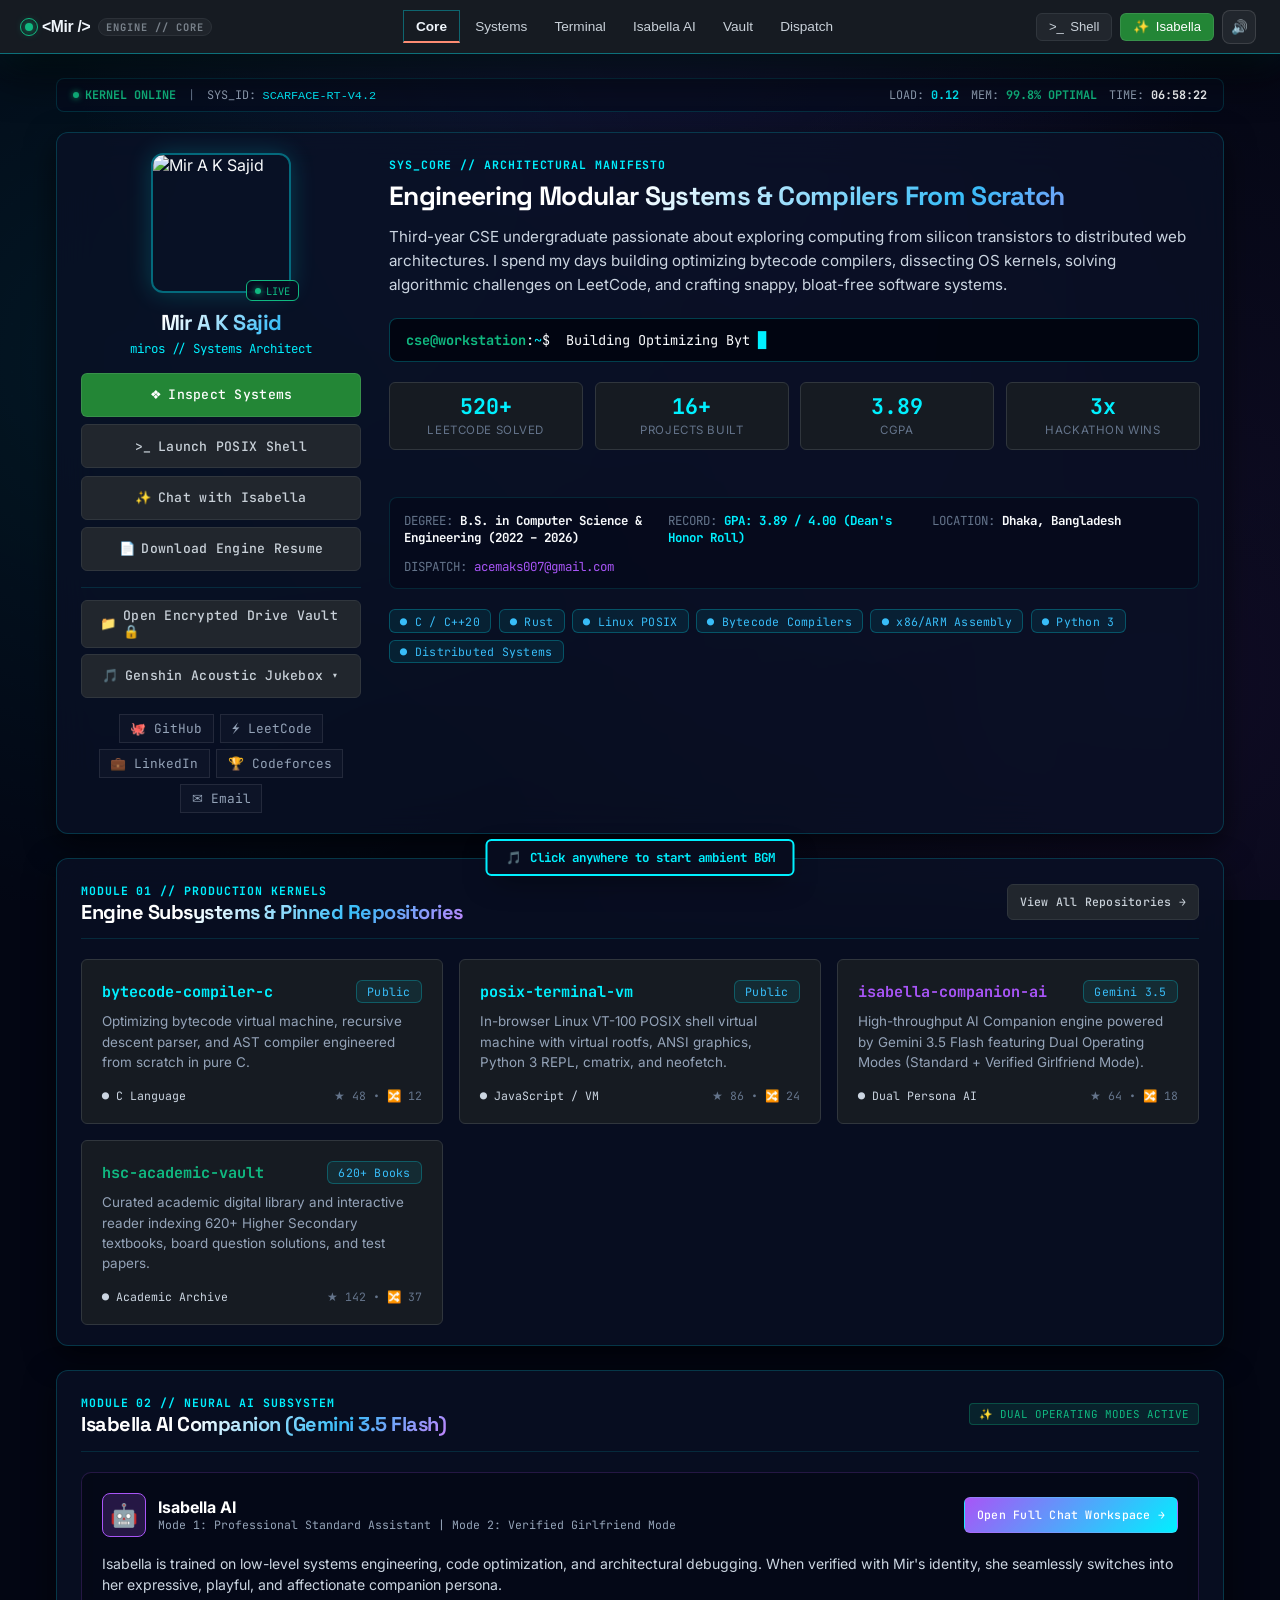
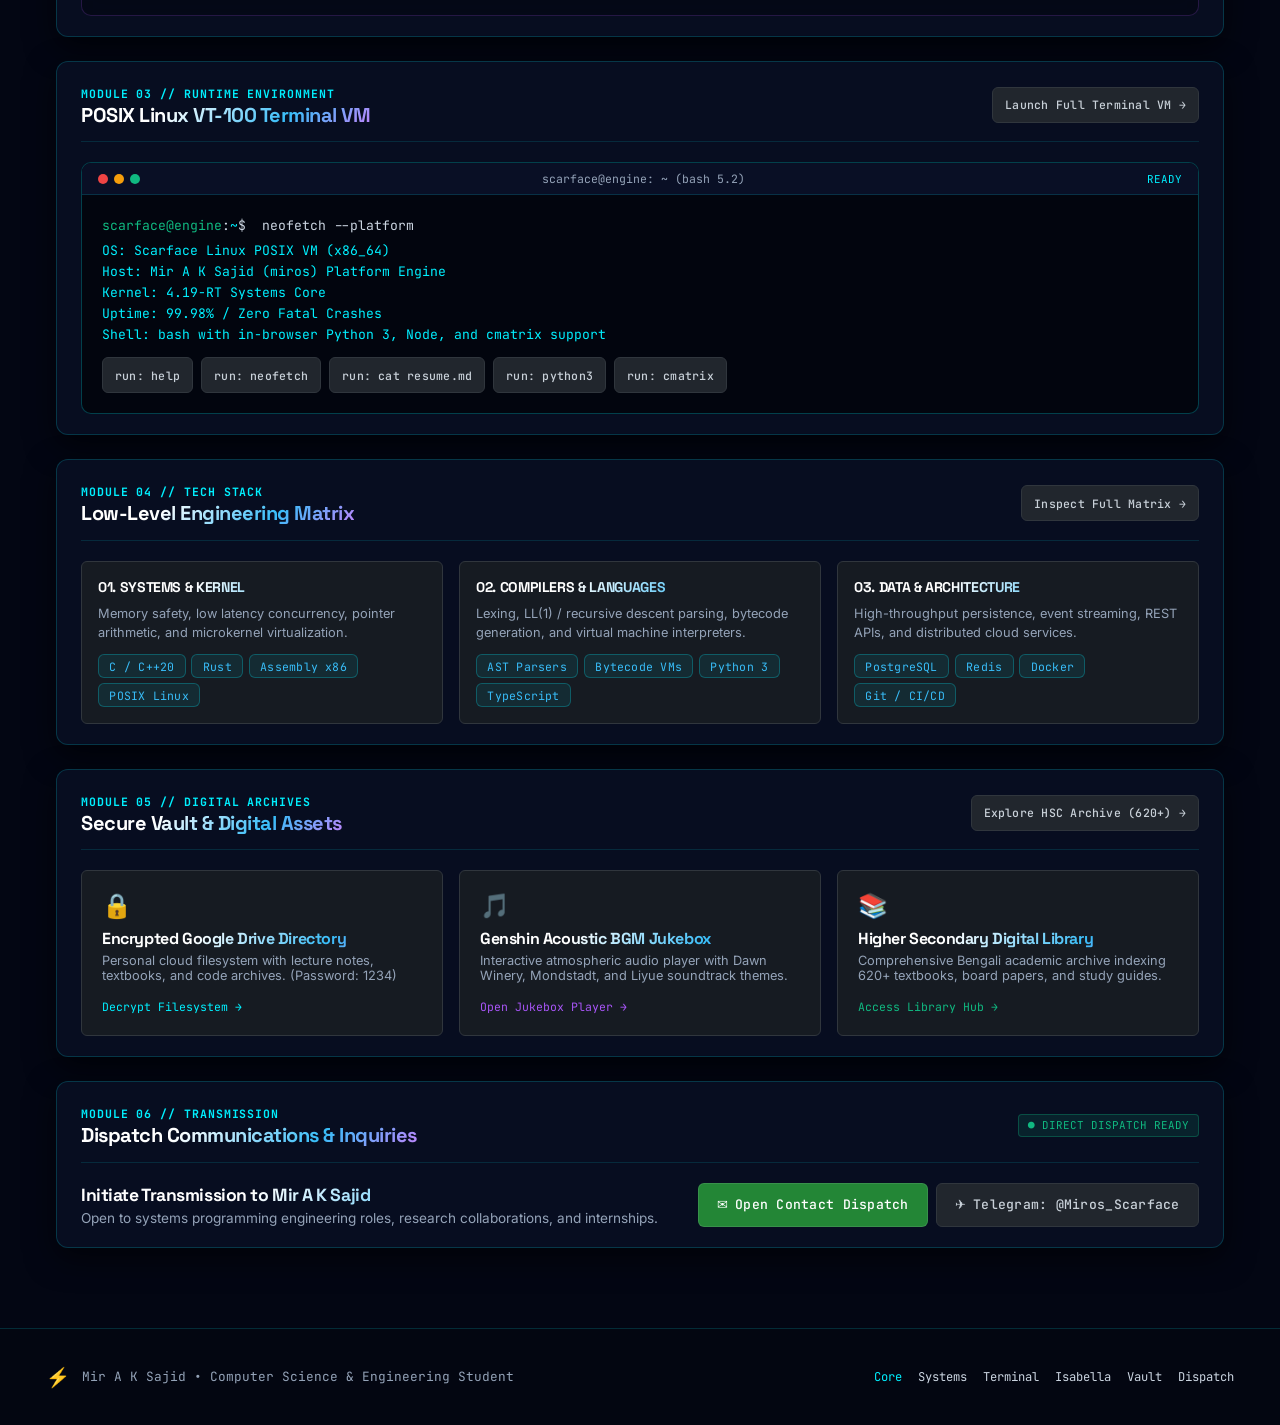
==== commit 39a66779: "fix: remove prompt suggestion chips bar from Isabella companion and home screen" ====
--- a/index.html
+++ b/index.html
@@ -382,18 +382,7 @@
           Isabella is trained on low-level systems engineering, code optimization, and architectural debugging. When verified with Mir's identity, she seamlessly switches into her expressive, playful, and affectionate companion persona.
         </p>
 
-        <!-- Quick Prompt Chips -->
-        <div>
-          <div style="font-family: var(--font-mono); font-size: 0.72rem; color: #64748b; margin-bottom: 0.4rem; text-transform: uppercase;">
-            Quick Engine Queries (Tap to Launch into Companion):
-          </div>
-          <div style="display: flex; flex-wrap: wrap; gap: 0.4rem;">
-            <a href="companion.html" class="companion-suggestion-chip" style="text-decoration: none;">💬 "Explain your bytecode compiler architecture"</a>
-            <a href="companion.html" class="companion-suggestion-chip" style="text-decoration: none;">💬 "How does the in-browser Linux shell work?"</a>
-            <a href="companion.html" class="companion-suggestion-chip" style="text-decoration: none;">💬 "Help me debug a C++ memory leak"</a>
-            <a href="companion.html" class="companion-suggestion-chip" style="text-decoration: none; border-color: rgba(168, 85, 247, 0.4); color: #c084fc;">❤️ "[Miros is here] (Authenticate)"</a>
-          </div>
-        </div>
+
 
       </div>
     </section>
--- a/style.css
+++ b/style.css
@@ -8868,3 +8868,9 @@
   color: #58a6ff;
   text-decoration: underline;
 }
+
+/* Permanently eliminate companion suggestions bar */
+.companion-suggestions-bar,
+.companion-suggestion-chip {
+  display: none !important;
+}
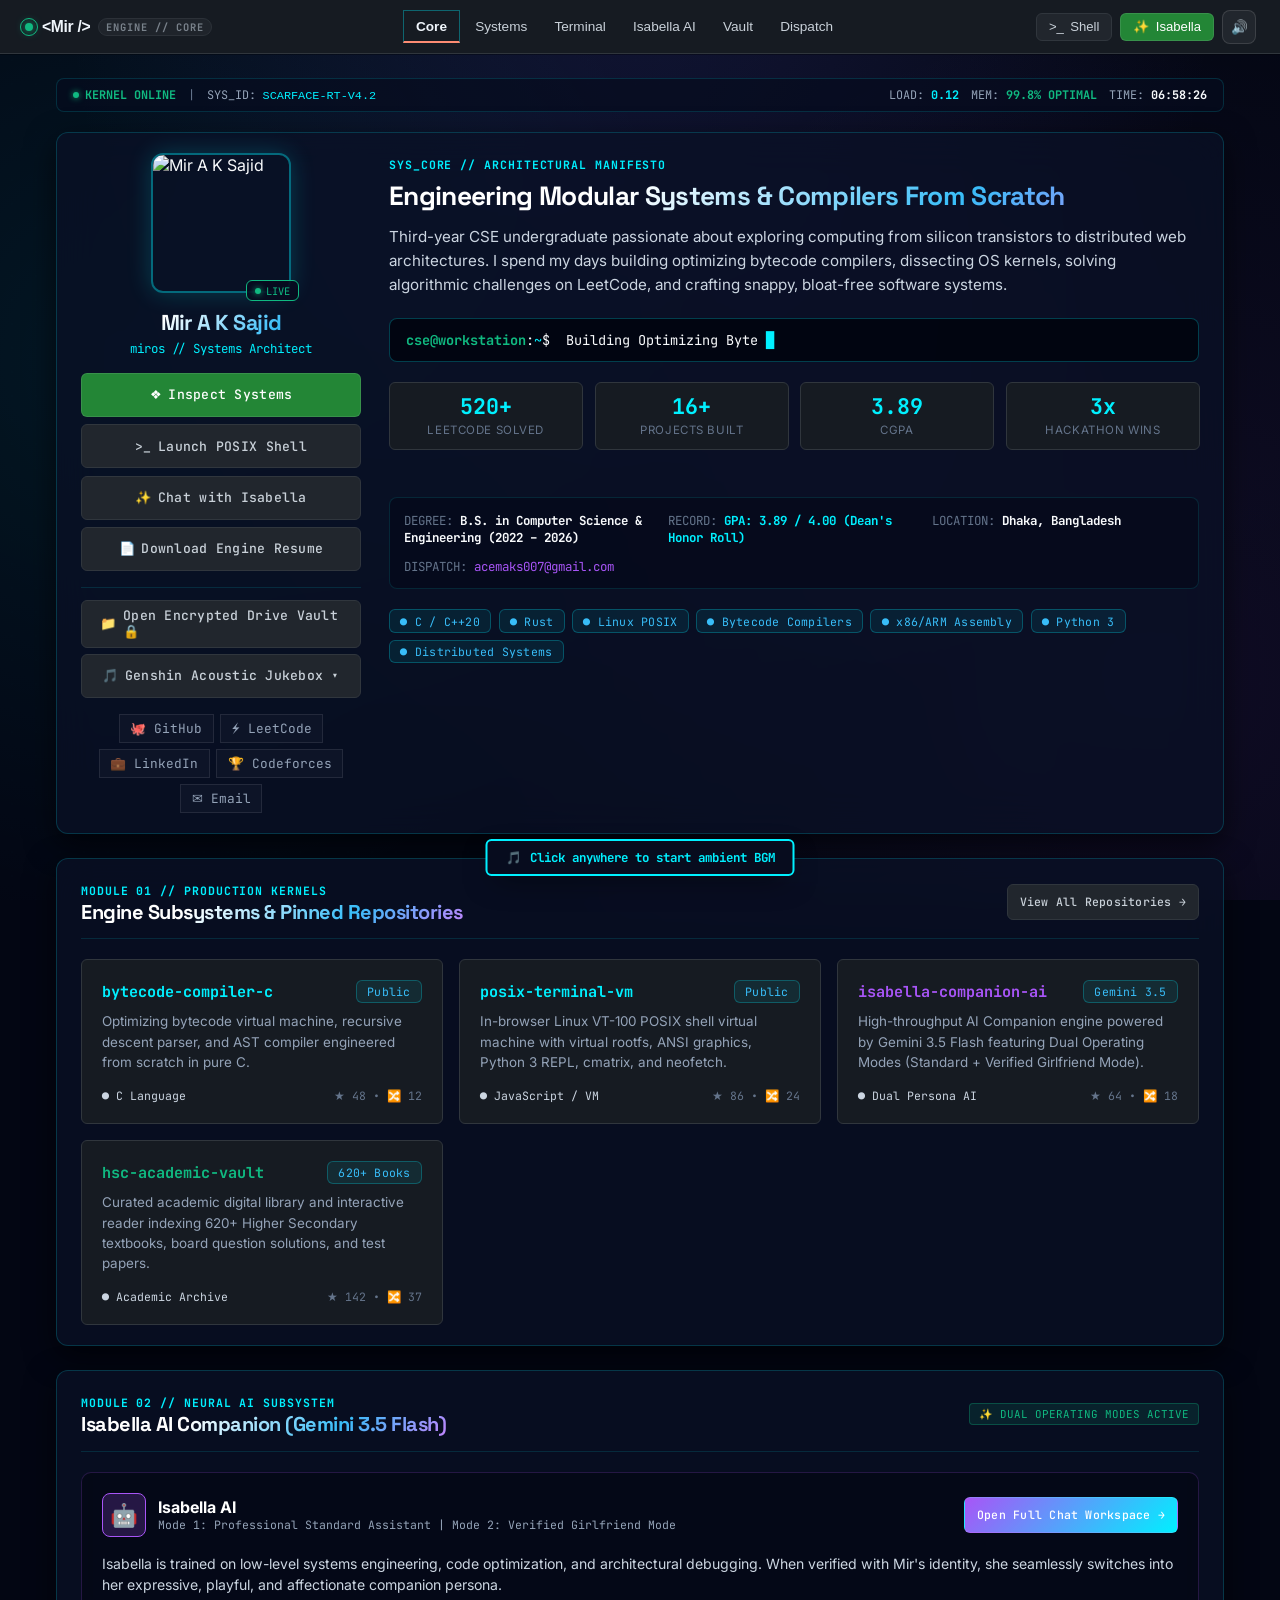
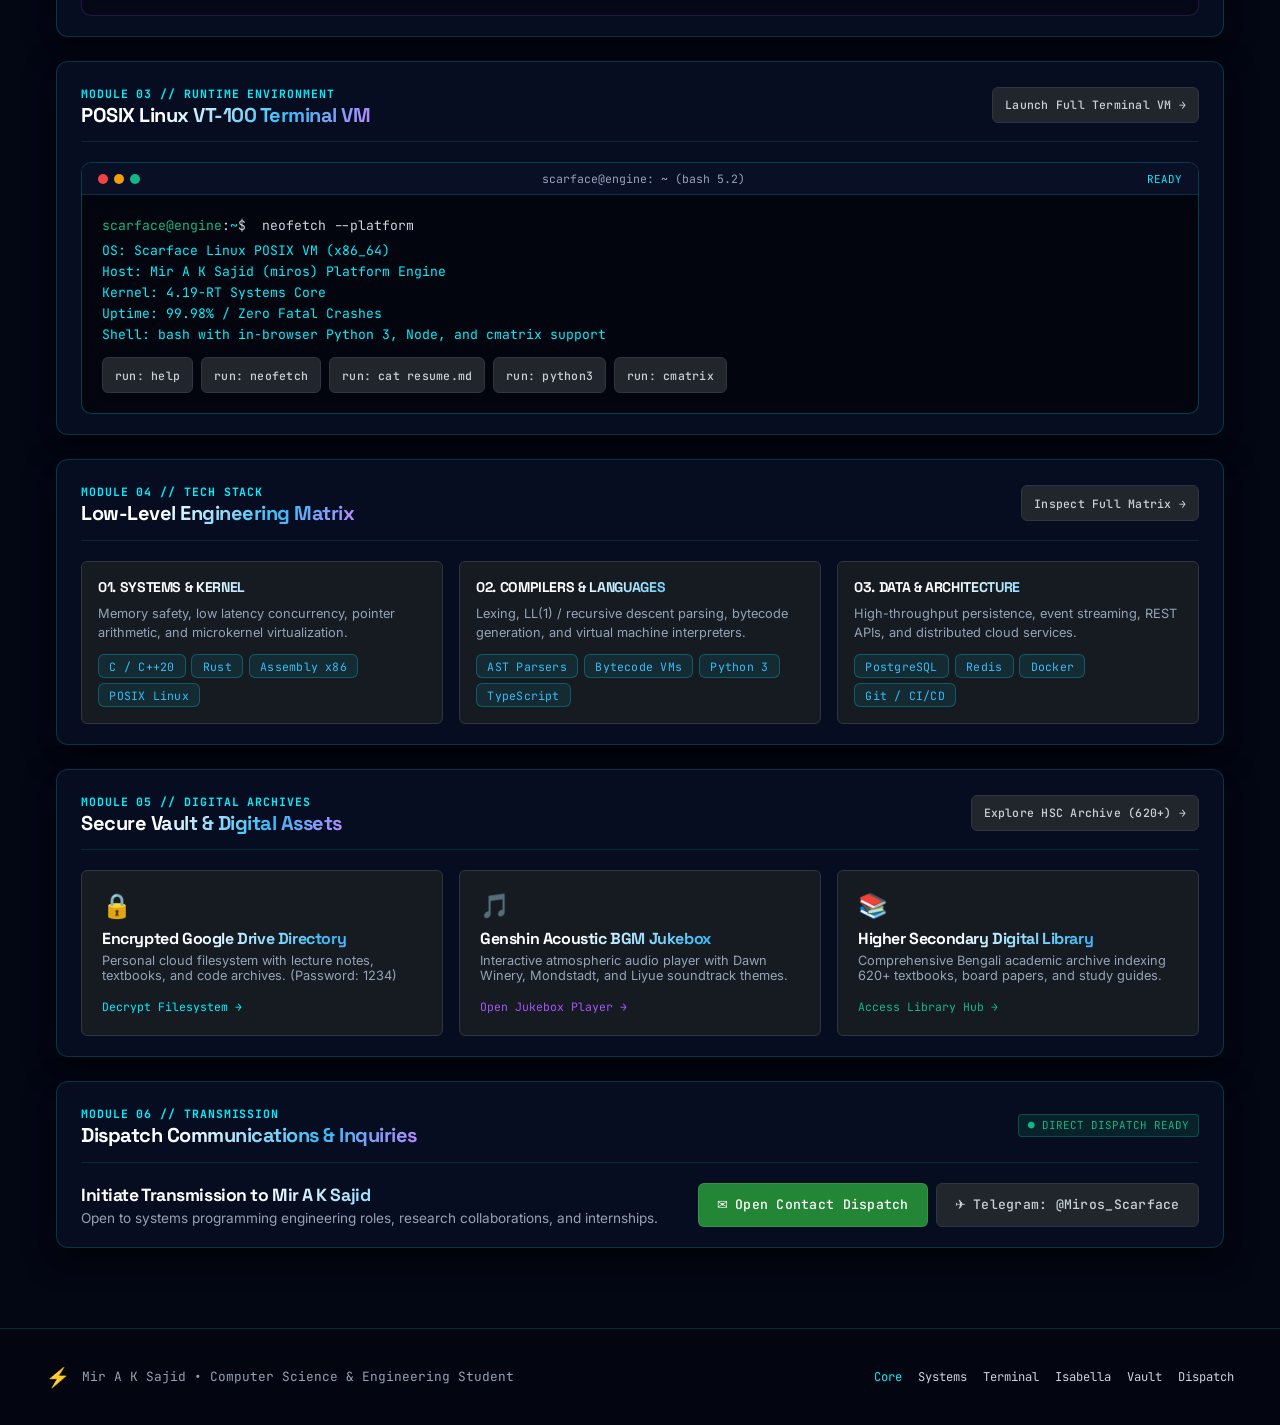
==== commit 0beb6071: "feat: add Google Search Console verification, Schema.org Person metadata, sitemap.xml, robots.txt, a" ====
--- a/index.html
+++ b/index.html
@@ -3,12 +3,98 @@
 <head>
   <meta charset="UTF-8">
   <meta name="viewport" content="width=device-width, initial-scale=1.0, maximum-scale=1.0, user-scalable=no, viewport-fit=cover">
-  <title>Mir A K Sajid (miros) | Cyber Engine Platform OS</title>
-  <meta name="description" content="Personal portfolio and modular cyber engine of Mir A K Sajid (miros), Computer Science & Engineering undergraduate specializing in Systems Programming, Compilers, OS Microkernels, and Scalable Architecture.">
-  <meta name="keywords" content="Computer Science, CSE, Systems Programming, Compilers, C++, Rust, Linux Kernel, POSIX, Algorithms, Modular Engine">
+  <!-- Google Site Verification (Search Console) -->
+  <meta name="google-site-verification" content="googlea85682d0c3e46a85">
+  <meta name="google-site-verification" content="a85682d0c3e46a85">
+
+  <!-- Search Engine Optimization (SEO) -->
+  <title>Mir A K Sajid (miros) | Systems Architect &amp; Compiler Engineer</title>
+  <meta name="description" content="Official portfolio and cyber engine of Mir A K Sajid (Mir a k sajid / miros), Computer Science &amp; Engineering undergraduate specializing in Systems Programming, Compilers, OS Microkernels, and Scalable Web Architecture.">
+  <meta name="keywords" content="Mir A K Sajid, Mir a k sajid, Mir Sajid, miros, Mir, Miros, Computer Science, CSE, Systems Programming, Compilers, C++, Rust, Linux Kernel, OS, Algorithms, Software Engineer, Portfolio, Developer, Bangladesh, Dhaka">
   <meta name="author" content="Mir A K Sajid">
-
-  <!-- Typography -->
+  <meta name="creator" content="Mir A K Sajid">
+  <meta name="publisher" content="Mir A K Sajid">
+  <meta name="robots" content="index, follow, max-image-preview:large, max-snippet:-1, max-video-preview:-1">
+  <meta name="googlebot" content="index, follow">
+  <link rel="canonical" href="https://miros-snowy.vercel.app/">
+
+  <!-- Open Graph / Facebook / LinkedIn -->
+  <meta property="og:locale" content="en_US">
+  <meta property="og:type" content="profile">
+  <meta property="og:title" content="Mir A K Sajid (miros) | Systems Architect &amp; Compiler Engineer">
+  <meta property="og:description" content="Official developer portfolio and modular cyber engine of Mir A K Sajid (miros). Low-level systems programming, optimizing compilers, microkernels, and distributed architecture.">
+  <meta property="og:url" content="https://miros-snowy.vercel.app/">
+  <meta property="og:site_name" content="Mir A K Sajid | Cyber Engine">
+  <meta property="og:image" content="https://miros-snowy.vercel.app/assets/uploads/Mir_jpg.jpg">
+  <meta property="og:image:alt" content="Mir A K Sajid Profile Image">
+  <meta property="profile:first_name" content="Mir A K">
+  <meta property="profile:last_name" content="Sajid">
+  <meta property="profile:username" content="miros">
+
+  <!-- Twitter Card -->
+  <meta name="twitter:card" content="summary_large_image">
+  <meta name="twitter:title" content="Mir A K Sajid (miros) | Systems Architect &amp; Compiler Engineer">
+  <meta name="twitter:description" content="Official developer portfolio of Mir A K Sajid (miros). Low-level systems programming, compilers, and microkernels.">
+  <meta name="twitter:image" content="https://miros-snowy.vercel.app/assets/uploads/Mir_jpg.jpg">
+
+  <!-- Schema.org Structured Data (JSON-LD) for Google Knowledge Graph & Rich Results -->
+  <script type="application/ld+json">
+  {
+    "@context": "https://schema.org",
+    "@graph": [
+      {
+        "@type": "Person",
+        "@id": "https://miros-snowy.vercel.app/#person",
+        "name": "Mir A K Sajid",
+        "alternateName": ["Mir a k sajid", "Mir Sajid", "miros", "Miros", "Mir AK Sajid"],
+        "url": "https://miros-snowy.vercel.app",
+        "image": {
+          "@type": "ImageObject",
+          "url": "https://miros-snowy.vercel.app/assets/uploads/Mir_jpg.jpg",
+          "caption": "Mir A K Sajid"
+        },
+        "jobTitle": "Systems Architect & Compiler Engineer",
+        "worksFor": {
+          "@type": "Organization",
+          "name": "Scarface Systems Lab"
+        },
+        "description": "Third-year Computer Science & Engineering undergraduate focusing on low-level systems programming, optimizing bytecode compilers, OS microkernel internals, and memory-safe high-throughput computational architectures.",
+        "alumniOf": {
+          "@type": "EducationalOrganization",
+          "name": "Computer Science & Engineering"
+        },
+        "sameAs": [
+          "https://github.com/miros-scarface-lab",
+          "https://t.me/Miros_Scarface"
+        ],
+        "knowsAbout": [
+          "Systems Programming",
+          "Compilers",
+          "Virtual Machines",
+          "Operating Systems Microkernels",
+          "C++",
+          "Rust",
+          "Linux POSIX Shell",
+          "Algorithms & Data Structures",
+          "Computer Science"
+        ]
+      },
+      {
+        "@type": "WebSite",
+        "@id": "https://miros-snowy.vercel.app/#website",
+        "url": "https://miros-snowy.vercel.app",
+        "name": "Mir A K Sajid Portfolio Engine",
+        "alternateName": ["Mir a k sajid Website", "miros portfolio"],
+        "publisher": {
+          "@id": "https://miros-snowy.vercel.app/#person"
+        },
+        "inLanguage": "en"
+      }
+    ]
+  }
+  </script>
+
+<!-- Typography -->
   <link rel="preconnect" href="https://fonts.googleapis.com">
   <link rel="preconnect" href="https://fonts.gstatic.com" crossorigin>
   <link href="https://fonts.googleapis.com/css2?family=Hind+Siliguri:wght@400;500;600;700&family=Inter:ital,opsz,wght@0,14..32,100..900;1,14..32,100..900&family=JetBrains+Mono:ital,wght@0,300..800;1,300..800&family=Space+Grotesk:wght@300..700&display=swap" rel="stylesheet">
